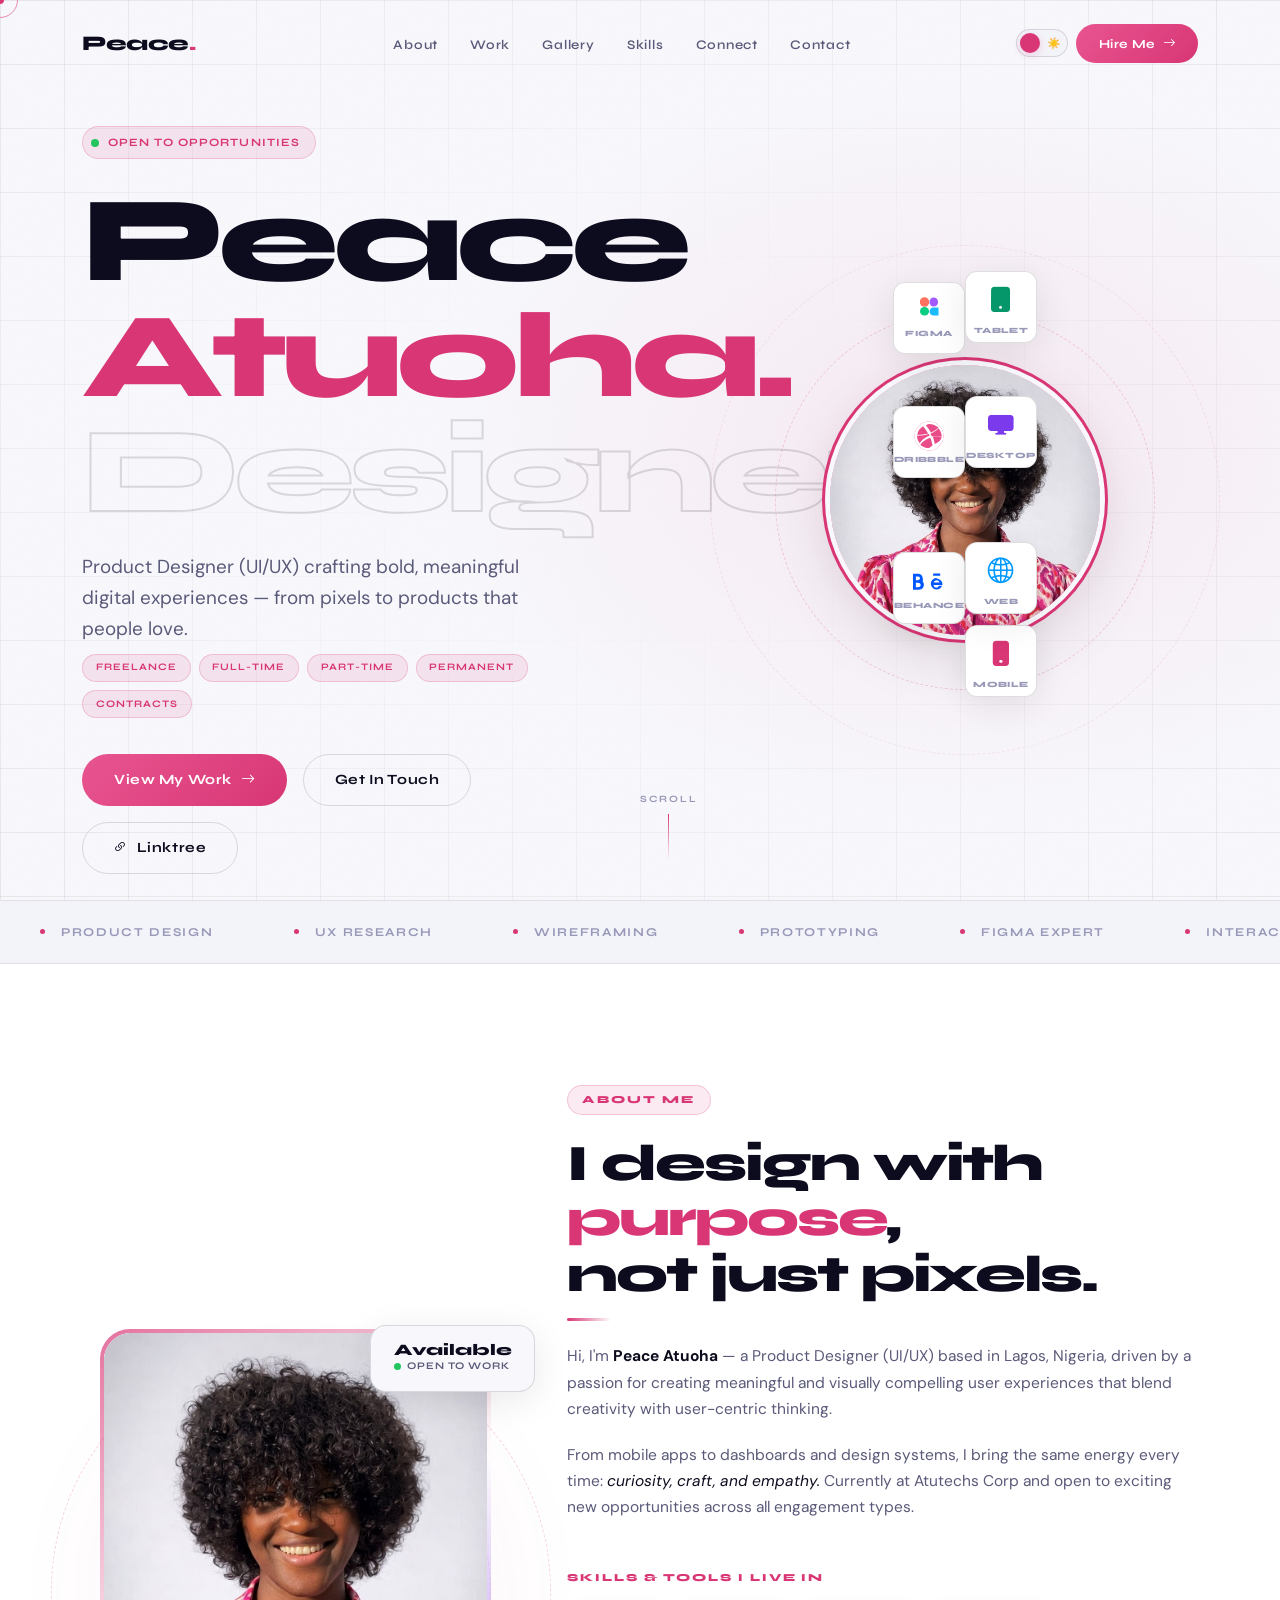
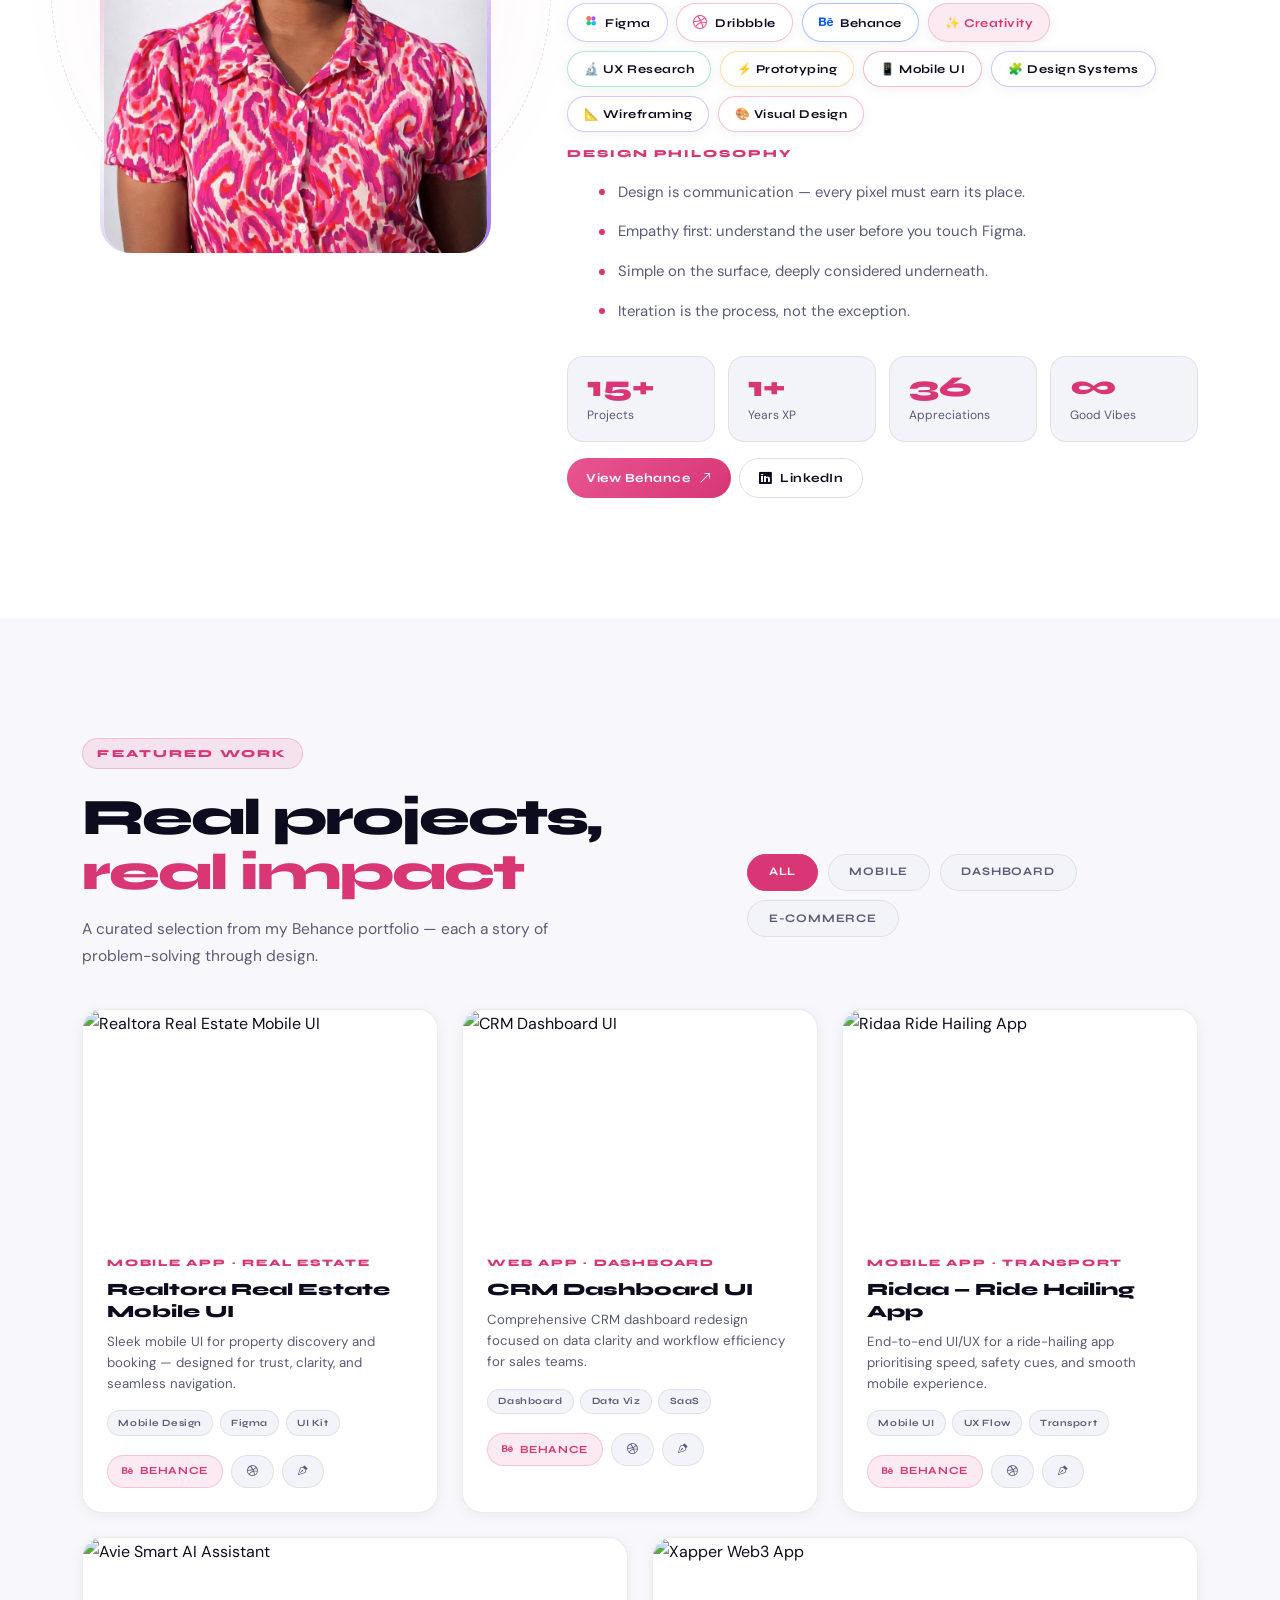
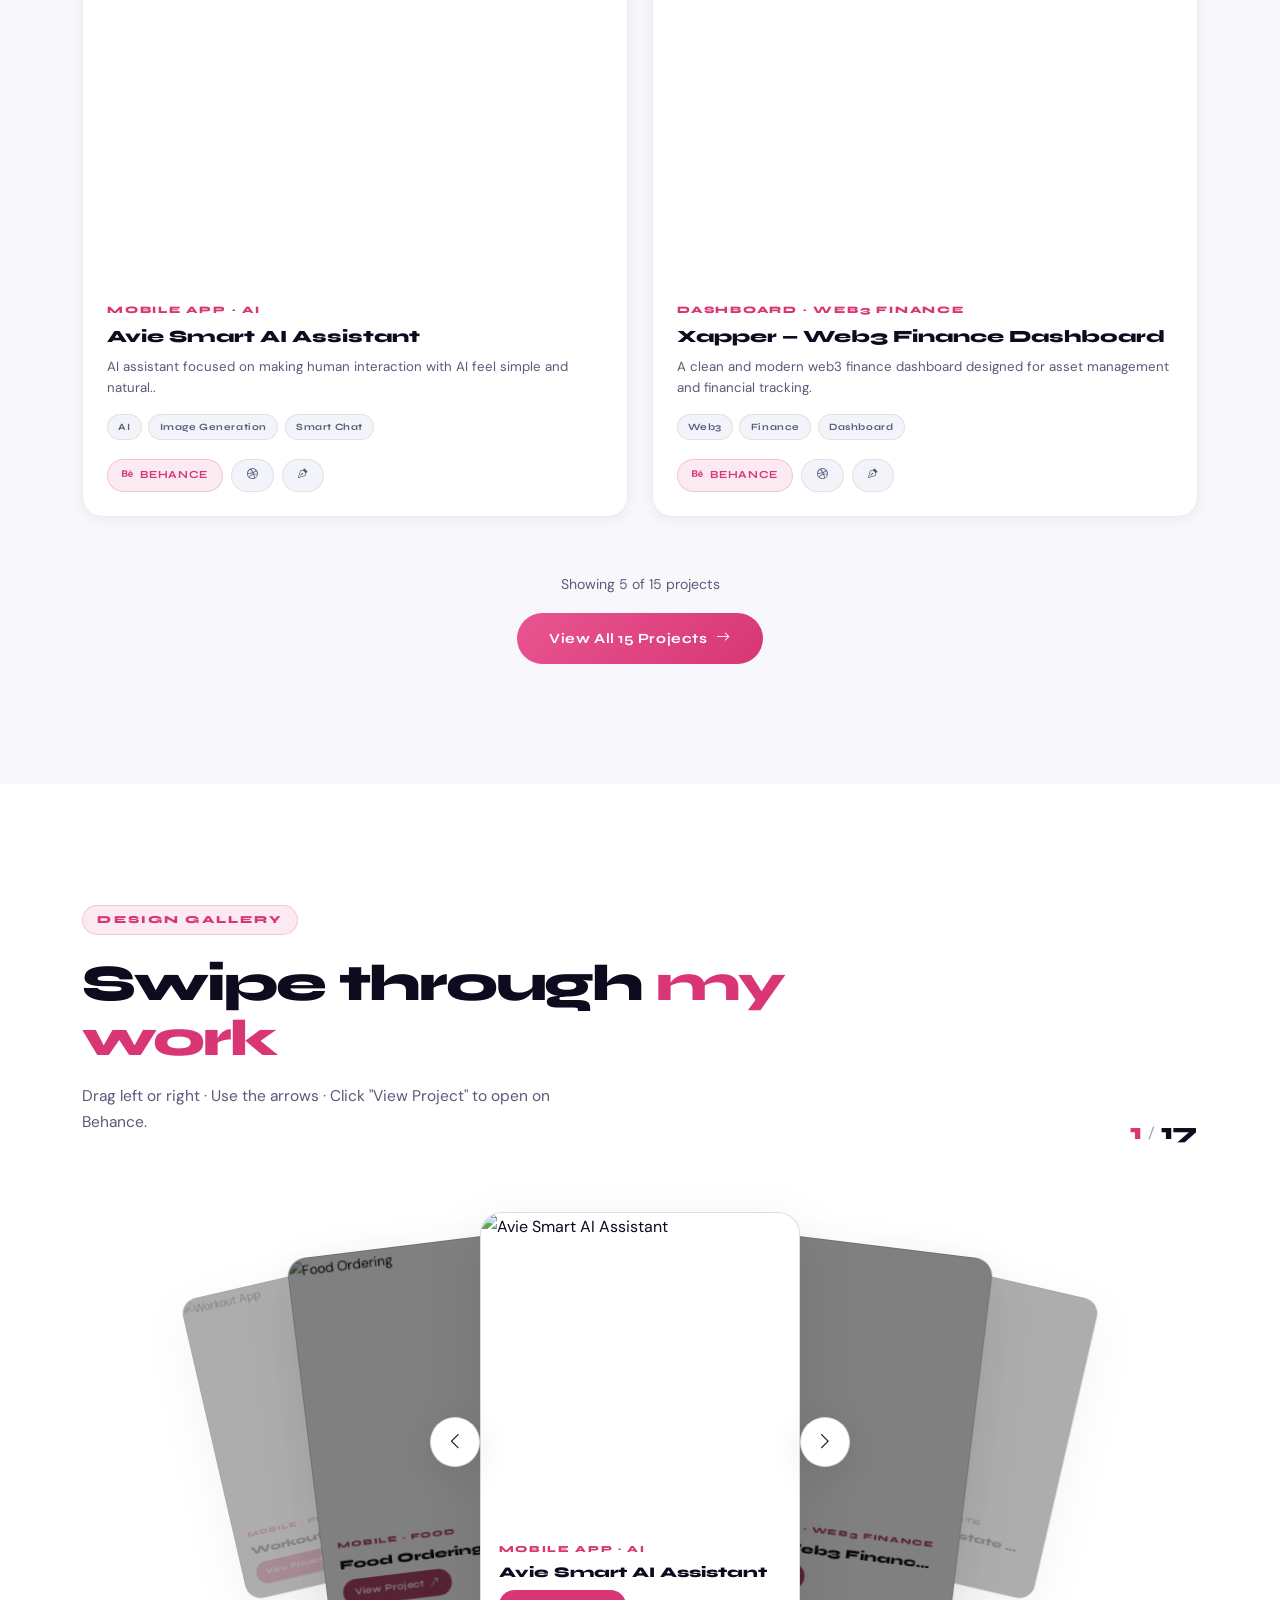
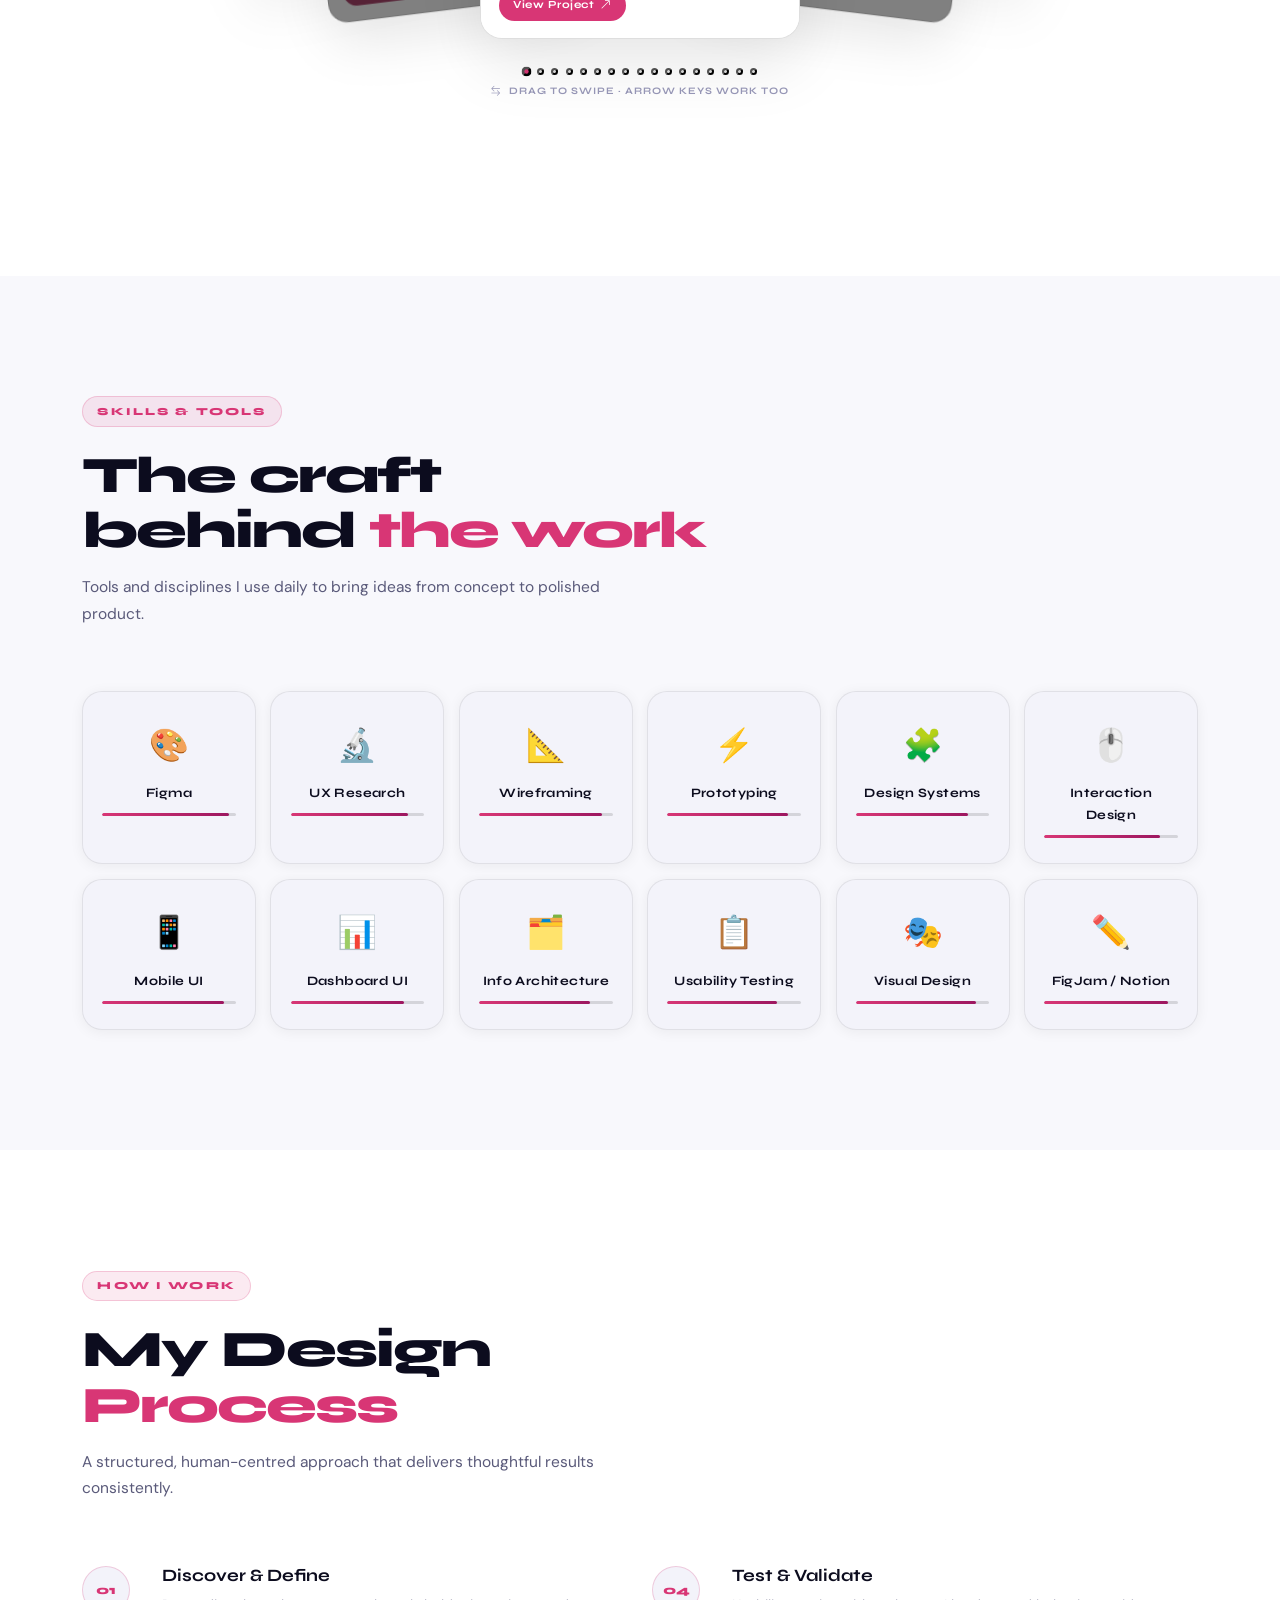
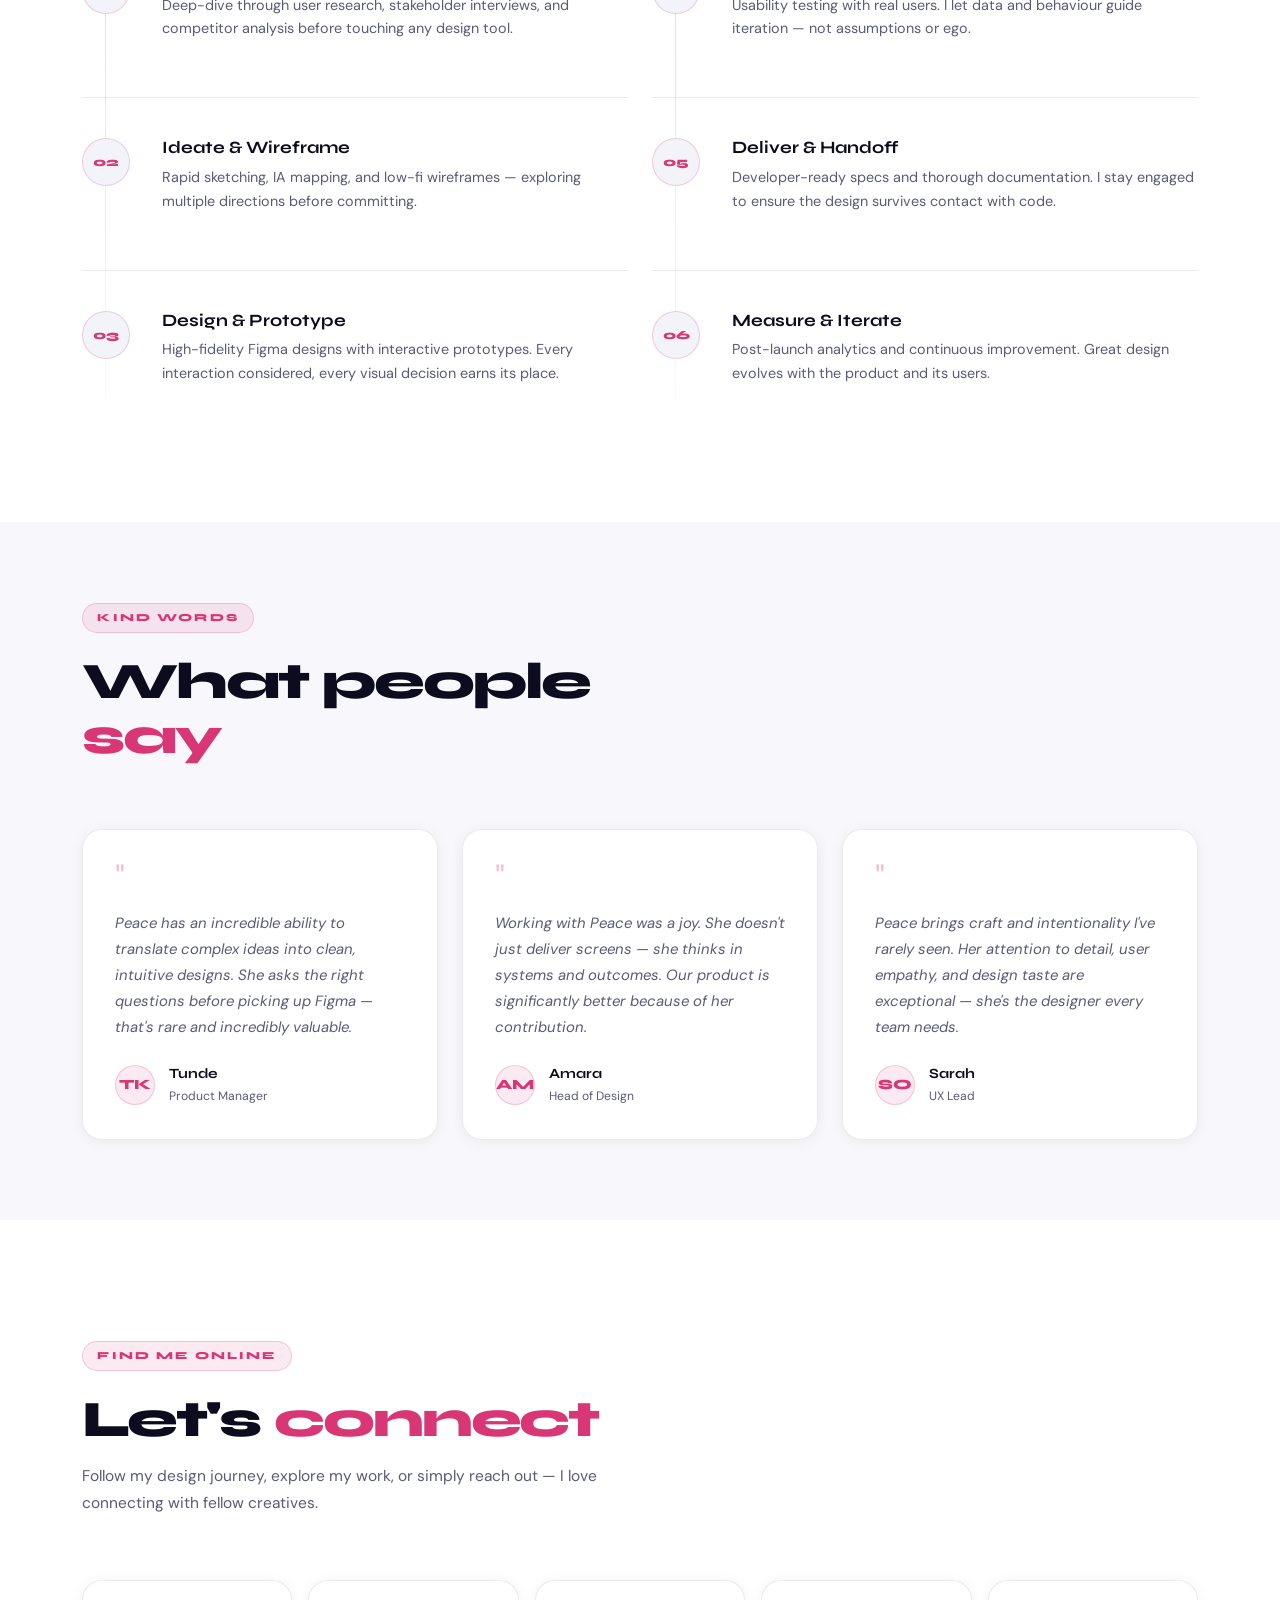
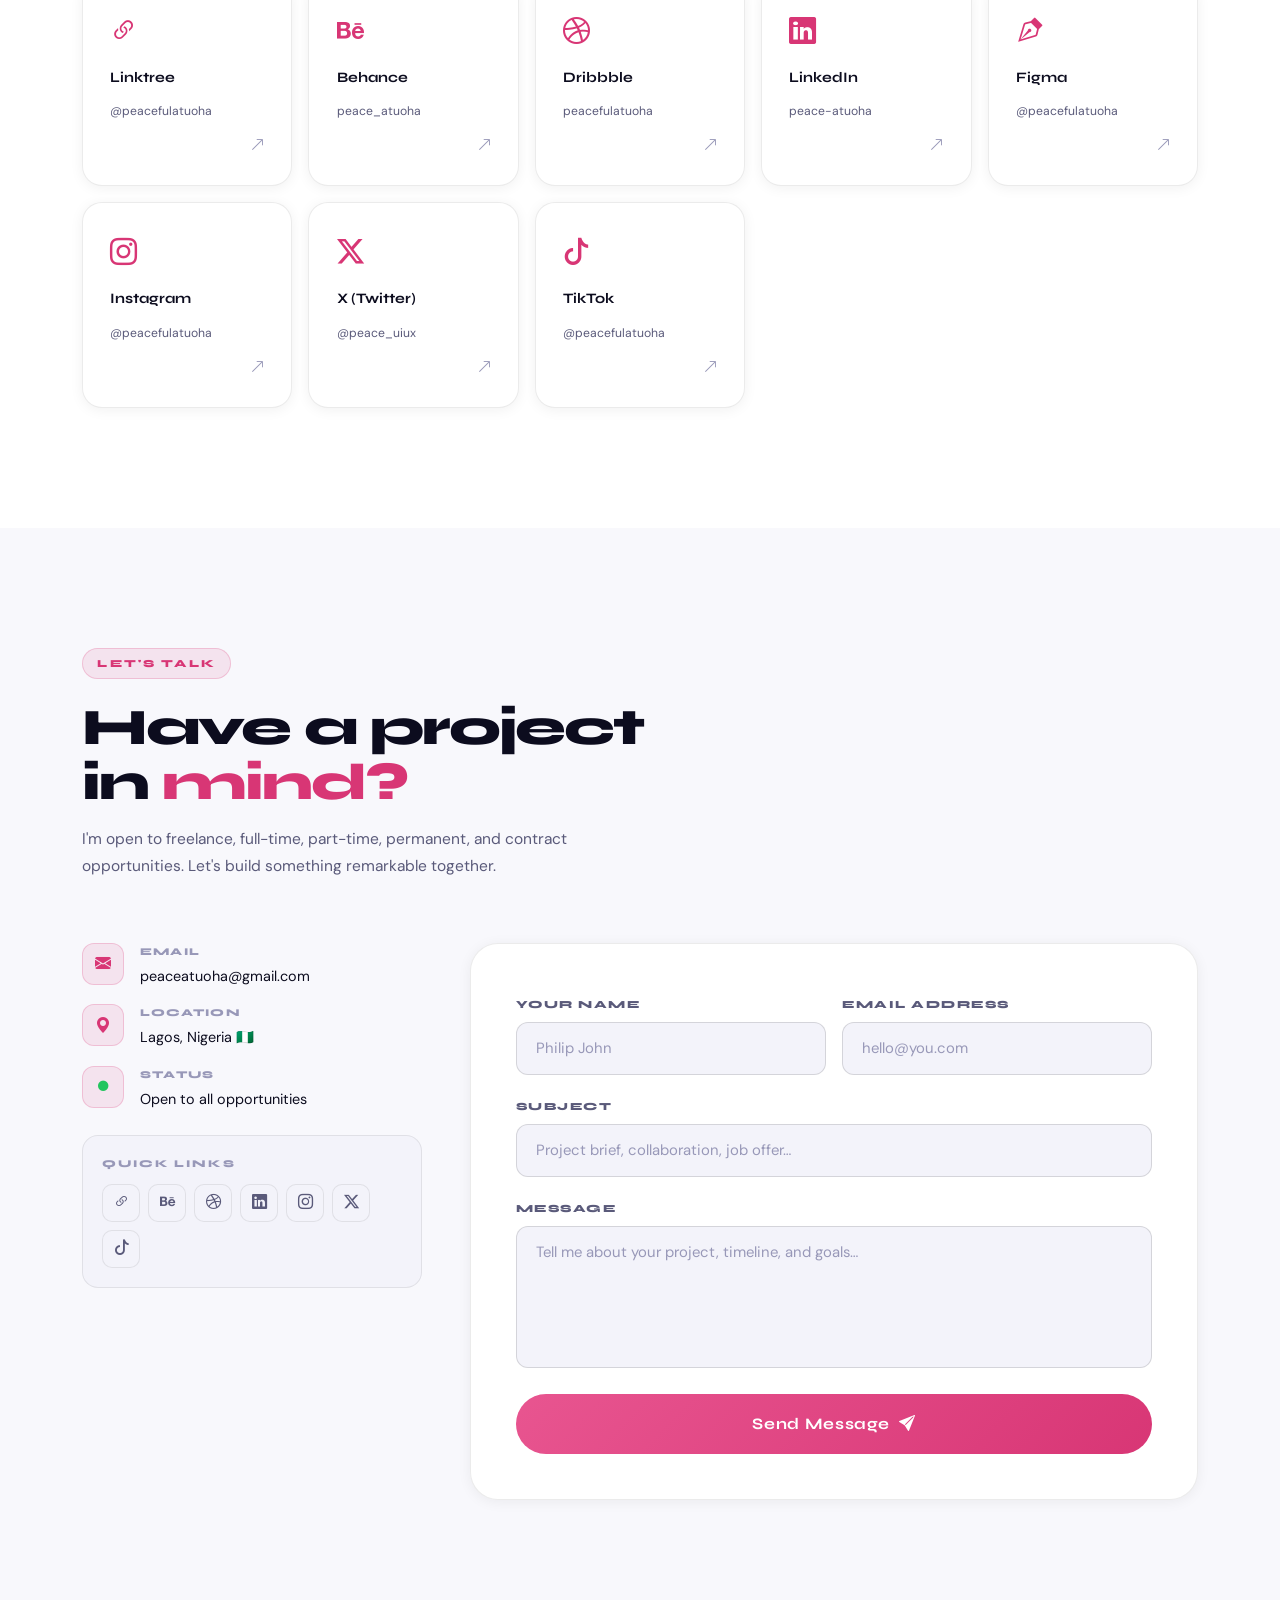
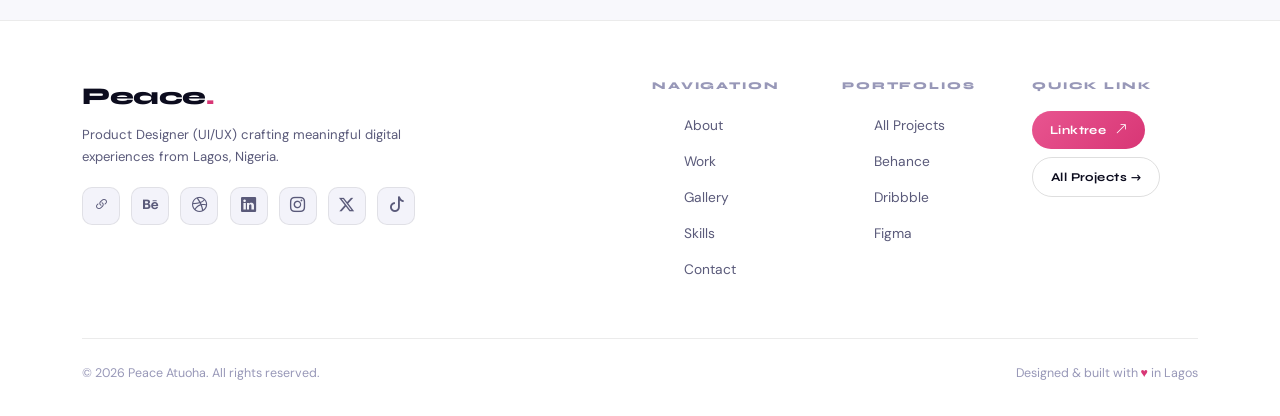
==== index.html @ 4a3128fb "new project addon" ====
<!DOCTYPE html>
<html lang="en" data-theme="light">
<head>
  <meta charset="UTF-8" />
  <meta name="viewport" content="width=device-width, initial-scale=1.0" />
  
  <!-- Primary Meta Tags -->
  <title>Peace Atuoha — Product Designer (UI/UX)</title>
  <meta name="title" content="Peace Atuoha — Product Designer (UI/UX)" />
  <meta name="description" content="Peace Atuoha is a Product Designer (UI/UX) based in Lagos, Nigeria crafting bold, meaningful digital experiences." />
  <meta name="author" content="Peace Atuoha" />
  <meta name="theme-color" content="#f8f8fc" media="(prefers-color-scheme: light)" />
  <meta name="theme-color" content="#07070f" media="(prefers-color-scheme: dark)" />

  <!-- Favicon -->
  <link rel="icon" type="image/jpeg" href="peace.jpg" />
  <link rel="apple-touch-icon" href="peace.jpg" />

  <!-- Open Graph / Facebook -->
  <meta property="og:type" content="website" />
  <meta property="og:url" content="https://atuoha.github.io/design-portfolio/" />
  <meta property="og:title" content="Peace Atuoha — Product Designer (UI/UX)" />
  <meta property="og:description" content="Peace Atuoha is a Product Designer (UI/UX) based in Lagos, Nigeria crafting bold, meaningful digital experiences." />
  <meta property="og:image" content="https://atuoha.github.io/design-portfolio/peace.jpg" />

  <!-- Twitter -->
  <meta property="twitter:card" content="summary_large_image" />
  <meta property="twitter:url" content="https://atuoha.github.io/design-portfolio/" />
  <meta property="twitter:title" content="Peace Atuoha — Product Designer (UI/UX)" />
  <meta property="twitter:description" content="Peace Atuoha is a Product Designer (UI/UX) based in Lagos, Nigeria crafting bold, meaningful digital experiences." />
  <meta property="twitter:image" content="https://atuoha.github.io/design-portfolio/peace.jpg" />

  <link rel="stylesheet" href="https://cdn.jsdelivr.net/npm/bootstrap@5.3.2/dist/css/bootstrap.min.css" />
  <link rel="stylesheet" href="https://cdn.jsdelivr.net/npm/bootstrap-icons@1.11.3/font/bootstrap-icons.min.css" />
  <link rel="stylesheet" href="https://cdn.jsdelivr.net/npm/aos@2.3.4/dist/aos.css" />
  <link rel="stylesheet" href="style.css" />
</head>
<body>

<!-- Shooting lines canvas (behind everything) -->
<canvas id="lines-canvas"></canvas>
<div class="noise-overlay"></div>

<!-- Cursor -->
<div id="cursor-dot"></div>
<div id="cursor-ring"></div>
<div id="cursor-label"></div>

<!-- Toast -->
<div id="toast">
  <i class="bi bi-check-circle-fill" style="color:var(--pink)"></i>
  <span data-toast-msg>Message sent! I'll get back to you.</span>
</div>

<!-- Gallery Lightbox -->
<div id="gallery-lightbox" role="dialog" aria-modal="true">
  <div class="lightbox-inner">
    <button class="lightbox-close" id="lb-close" aria-label="Close"><i class="bi bi-x"></i></button>
    <button class="lightbox-nav lightbox-prev" id="lb-prev" aria-label="Previous"><i class="bi bi-chevron-left"></i></button>
    <img id="lb-img" class="lightbox-img" src="" alt="Gallery image" />
    <button class="lightbox-nav lightbox-next" id="lb-next" aria-label="Next"><i class="bi bi-chevron-right"></i></button>
    <div class="lightbox-count" id="lb-count"></div>
  </div>
</div>

<!-- ==============================================================
     NAVBAR
============================================================== -->
<nav id="navbar">
  <div class="container d-flex justify-content-between align-items-center gap-3">
    <a href="index.html" class="nav-logo">Peace<span>.</span></a>
    <ul class="nav-links" id="navLinks">
      <li><a href="#about">About</a></li>
      <li><a href="#projects">Work</a></li>
      <li><a href="#gallery">Gallery</a></li>
      <li><a href="#skills">Skills</a></li>
      <li><a href="#social">Connect</a></li>
      <li><a href="#contact">Contact</a></li>
    </ul>
    <div class="d-flex align-items-center gap-2">
      <!-- Theme toggle -->
      <button class="theme-toggle" id="themeToggle" aria-label="Toggle theme">
        <span class="t-sun">☀️</span>
        <span class="t-moon">🌙</span>
      </button>
      <a href="#contact" class="nav-cta d-none d-lg-inline-flex align-items-center gap-2">
        Hire Me <i class="bi bi-arrow-right"></i>
      </a>
      <button class="nav-toggler" id="navToggle" aria-label="Toggle menu">
        <i class="bi bi-list"></i>
      </button>
    </div>
  </div>
</nav>

<!-- ==============================================================
     HERO
============================================================== -->
<section id="hero">
  <div class="hero-grid"></div>
  <div class="hero-gradient"></div>

  <div class="container position-relative" style="z-index:3">
    <div class="row align-items-center">

      <!-- LEFT: Text -->
      <div class="col-lg-6">
        <div class="hero-status">
          <span class="status-dot"></span>Open to opportunities
        </div>
        <h1 class="hero-title">
          <span class="line-white">Peace</span>
          <span class="line-pink">Atuoha.</span>
          <span class="line-stroke">Designer.</span>
        </h1>
        <p class="hero-tagline">
          Product Designer (UI/UX) crafting bold, meaningful digital experiences — from pixels to products that people love.
        </p>
        <div class="hero-chips">
          <span class="chip open">Freelance</span>
          <span class="chip open">Full-Time</span>
          <span class="chip open">Part-Time</span>
          <span class="chip open">Permanent</span>
          <span class="chip open">Contracts</span>
        </div>
        <div class="hero-btns">
          <a href="#projects" class="btn-pink">View My Work <i class="bi bi-arrow-right"></i></a>
          <a href="#contact" class="btn-ghost">Get In Touch</a>
          <a href="https://linktr.ee/peacefulatuoha" target="_blank" rel="noopener" class="btn-ghost">
            <i class="bi bi-link-45deg"></i> Linktree
          </a>
        </div>
      </div>

      <!-- RIGHT: Photo + floating tool icons -->
      <div class="col-lg-6 d-flex justify-content-center mt-5 mt-lg-0 hero-visual-col">
        <div class="hero-visual">

          <!-- Glow orb -->
          <div class="hero-photo-glow"></div>

          <!-- Dashed orbit rings -->
          <div class="orbit-ring-deco ring-a"></div>
          <div class="orbit-ring-deco ring-b"></div>

          <!-- Peace's Photo -->
          <div class="hero-photo">
            <img src="peace.jpg"
                 alt="Peace Atuoha — Product Designer"
                 onerror="this.parentElement.style.background='linear-gradient(135deg,#D83675,#7c3aed)'" />
          </div>

          <!-- ── Floating Tool Icon Cards ───────────────── -->

          <!-- Figma -->
          <div class="tool-icon t-figma">
            <svg width="28" height="28" viewBox="0 0 38 56" fill="none" xmlns="http://www.w3.org/2000/svg">
              <rect width="18" height="18" rx="9" transform="matrix(1 0 0 -1 1 19)" fill="#F24E1E"/>
              <rect x="1" y="1" width="18" height="18" rx="9" fill="#FF7262"/>
              <rect x="20" y="1" width="17" height="18" rx="8.5" fill="#A259FF"/>
              <rect x="1" y="20" width="18" height="17" rx="8.5" fill="#0ACF83"/>
              <path d="M20 29C20 24.582 23.582 21 28 21H38V37H28C23.582 37 20 33.418 20 29Z" fill="#1ABCFE"/>
            </svg>
            <span class="tool-label">Figma</span>
          </div>

          <!-- Dribbble -->
          <div class="tool-icon t-dribbble">
            <svg width="30" height="30" viewBox="0 0 100 100" xmlns="http://www.w3.org/2000/svg">
              <circle cx="50" cy="50" r="48" fill="#ea4c89"/>
              <path d="M50 2a48 48 0 100 96A48 48 0 0050 2zm31.8 22.1c6.5 7.9 10.5 17.8 10.7 28.6-1.6-.3-17.4-3.5-33.3-1.5-.4-.8-.7-1.6-1.1-2.4-1-2.2-2.1-4.4-3.2-6.5 17.8-7.2 25.8-17.6 26.9-18.2zM50 9.7c12.2 0 23.4 4.7 31.7 12.3-1 .5-8.2 10.2-25.4 16.5C48.7 25.2 40.7 16 39.4 14.3A40.6 40.6 0 0150 9.7zM30.3 17.5c1.2 1.6 9.1 10.8 16.7 24.2C28.7 46.5 12.6 46.3 10.8 46.3A40.5 40.5 0 0130.3 17.5zM9.7 50l.1-.8c1.8 0 20.8.4 39.5-5.5.9 1.7 1.8 3.5 2.7 5.3-21.6 6.1-32 23.4-32.9 25A40.4 40.4 0 019.7 50zm40.3 40.3c-11 0-21.1-3.9-29-10.4.7-1.3 9.6-17 33.2-24.2l.4-.1c4.8 12.5 6.8 23 7.3 25.6a40.3 40.3 0 01-11.9 9.1zm19.2-13.4c-.4-2.3-2.2-12.2-6.7-24.5 15.2-2.4 28.7 1.6 30.3 2.1a40.6 40.6 0 01-23.6 22.4z" fill="white"/>
            </svg>
            <span class="tool-label">Dribbble</span>
          </div>

          <!-- Behance -->
          <div class="tool-icon t-behance" style="background:var(--surface)">
            <svg width="32" height="32" viewBox="0 0 100 63" xmlns="http://www.w3.org/2000/svg">
              <path d="M63 5h22v7H63zM74 19c-10 0-18 8-18 18s8 18 18 18c8 0 14-5 17-12H81c-2 4-4 6-8 6-5 0-8-3-9-8H92c0-.7.1-1.3.1-2 0-10-8-18-18-18zm-9 14c1-4 4-7 9-7s8 3 9 7zm-42 2c5-1 8-5 8-10C31 11 24 6 14 6H0v50h15c10 0 19-5 19-16 0-7-4-12-11-13zM9 14h5c4 0 8 2 8 6s-4 6-8 6H9zm6 34H9V34h6c5 0 9 2 9 7s-4 7-9 7z" fill="#0057ff"/>
            </svg>
            <span class="tool-label">Behance</span>
          </div>

          <!-- Mobile -->
          <div class="tool-icon t-mobile">
            <i class="bi bi-phone-fill" style="color:#D83675;font-size:1.6rem"></i>
            <span class="tool-label">Mobile</span>
          </div>

          <!-- Web -->
          <div class="tool-icon t-web">
            <i class="bi bi-globe2" style="color:#0099ff;font-size:1.6rem"></i>
            <span class="tool-label">Web</span>
          </div>

          <!-- Desktop -->
          <div class="tool-icon t-desktop">
            <i class="bi bi-display-fill" style="color:#7c3aed;font-size:1.6rem"></i>
            <span class="tool-label">Desktop</span>
          </div>

          <!-- Tablet -->
          <div class="tool-icon t-tablet">
            <i class="bi bi-tablet-fill" style="color:#059669;font-size:1.6rem"></i>
            <span class="tool-label">Tablet</span>
          </div>

        </div>
      </div>

    </div>
  </div>

  <div class="hero-scroll">
    <span>Scroll</span>
    <div class="hero-scroll-line"></div>
  </div>
</section>

<!-- ── MARQUEE ───────────────────────────────────────────────── -->
<div class="marquee-strip" aria-hidden="true">
  <div class="marquee-track">
    <span class="marquee-item"><span class="marquee-dot"></span>Product Design</span>
    <span class="marquee-item"><span class="marquee-dot"></span>UX Research</span>
    <span class="marquee-item"><span class="marquee-dot"></span>Wireframing</span>
    <span class="marquee-item"><span class="marquee-dot"></span>Prototyping</span>
    <span class="marquee-item"><span class="marquee-dot"></span>Figma Expert</span>
    <span class="marquee-item"><span class="marquee-dot"></span>Interaction Design</span>
    <span class="marquee-item"><span class="marquee-dot"></span>Design Systems</span>
    <span class="marquee-item"><span class="marquee-dot"></span>Mobile UI/UX</span>
    <span class="marquee-item"><span class="marquee-dot"></span>Dashboard Design</span>
    <span class="marquee-item"><span class="marquee-dot"></span>Visual Storytelling</span>
    <span class="marquee-item"><span class="marquee-dot"></span>Product Design</span>
    <span class="marquee-item"><span class="marquee-dot"></span>UX Research</span>
    <span class="marquee-item"><span class="marquee-dot"></span>Wireframing</span>
    <span class="marquee-item"><span class="marquee-dot"></span>Prototyping</span>
    <span class="marquee-item"><span class="marquee-dot"></span>Figma Expert</span>
    <span class="marquee-item"><span class="marquee-dot"></span>Interaction Design</span>
    <span class="marquee-item"><span class="marquee-dot"></span>Design Systems</span>
    <span class="marquee-item"><span class="marquee-dot"></span>Mobile UI/UX</span>
    <span class="marquee-item"><span class="marquee-dot"></span>Dashboard Design</span>
    <span class="marquee-item"><span class="marquee-dot"></span>Visual Storytelling</span>
  </div>
</div>

<!-- ==============================================================
     ABOUT
============================================================== -->
<section id="about" class="section" style="background:var(--bg2)">
  <div class="container">
    <div class="row align-items-center g-5">

      <div class="col-lg-5 col-md-6 col-sm-12" data-aos="fade-right" data-aos-duration="1000">
        <div class="photo-wrap">
          <div class="photo-blob"></div>
          <div class="photo-deco-ring dring-a"></div>
          <div class="photo-deco-ring dring-b"></div>
          <div class="photo-frame-outer photo-frame-lg">
            <div class="photo-frame-inner">
              <img src="peace.jpg"
                   alt="Peace Atuoha — Product Designer"
                   style="width:100%;height:100%;object-fit:cover;object-position:top center;display:block"
                   onerror="this.style.display='none'" />
            </div>
          </div>

          <!-- Available badge stays -->
          <div class="photo-badge badge-status">
            <div class="badge-num" style="font-size:1rem;color:var(--text)">Available</div>
            <div class="badge-label"><span class="online-dot"></span>Open to work</div>
          </div>
        </div>

       
      </div>

      <div class="col-lg-7 col-md-6 col-sm-12" data-aos="fade-left" data-aos-duration="1000" data-aos-delay="120">
        <span class="tag">About Me</span>
        <h2 class="section-title">I design with <span class="accent">purpose</span>,<br>not just pixels.</h2>
        <div class="divider"></div>
        <p style="color:var(--muted);margin-bottom:1.2rem;font-size:.97rem">
          Hi, I'm <strong style="color:var(--text)">Peace Atuoha</strong> — a Product Designer (UI/UX) based in Lagos, Nigeria, driven by a passion for creating meaningful and visually compelling user experiences that blend creativity with user-centric thinking.
        </p>
        <p style="color:var(--muted);margin-bottom:1.6rem;font-size:.97rem">
          From mobile apps to dashboards and design systems, I bring the same energy every time: <em style="color:var(--text)">curiosity, craft, and empathy.</em> Currently at Atutechs Corp and open to exciting new opportunities across all engagement types.
        </p>

         <!-- ── CHIP RAIN: skills fall & stack ─────────────── -->
        <div class="chip-rain-wrap" id="chipRain">
          <p class="chip-rain-label">Skills &amp; tools I live in</p>
          <div class="chip-rain-stage">
            <span class="rain-chip rc-figma"    style="--d:0s">
              <svg width="14" height="14" viewBox="0 0 38 56" fill="none"><rect width="18" height="18" rx="9" transform="matrix(1 0 0 -1 1 19)" fill="#F24E1E"/><rect x="1" y="1" width="18" height="18" rx="9" fill="#FF7262"/><rect x="20" y="1" width="17" height="18" rx="8.5" fill="#A259FF"/><rect x="1" y="20" width="18" height="17" rx="8.5" fill="#0ACF83"/><path d="M20 29C20 24.582 23.582 21 28 21H38V37H28C23.582 37 20 33.418 20 29Z" fill="#1ABCFE"/></svg>
              Figma
            </span>
            <span class="rain-chip rc-dribbble" style="--d:.12s"><i class="bi bi-dribbble" style="color:#ea4c89"></i>Dribbble</span>
            <span class="rain-chip rc-behance"  style="--d:.22s"><i class="bi bi-behance"  style="color:#0057ff"></i>Behance</span>
            <span class="rain-chip rc-spark"    style="--d:.08s">✨ Creativity</span>
            <span class="rain-chip rc-ux"       style="--d:.30s">🔬 UX Research</span>
            <span class="rain-chip rc-proto"    style="--d:.18s">⚡ Prototyping</span>
            <span class="rain-chip rc-mobile"   style="--d:.35s">📱 Mobile UI</span>
            <span class="rain-chip rc-system"   style="--d:.25s">🧩 Design Systems</span>
            <span class="rain-chip rc-wire"     style="--d:.40s">📐 Wireframing</span>
            <span class="rain-chip rc-visual"   style="--d:.15s">🎨 Visual Design</span>
          </div>
        </div>
        <h6 style="font-family:var(--font-head);font-size:.67rem;font-weight:800;letter-spacing:.18em;text-transform:uppercase;color:var(--pink);margin-bottom:.8rem">Design Philosophy</h6>
        <ul class="phil-list">
          <li>Design is communication — every pixel must earn its place.</li>
          <li>Empathy first: understand the user before you touch Figma.</li>
          <li>Simple on the surface, deeply considered underneath.</li>
          <li>Iteration is the process, not the exception.</li>
        </ul>
        <div class="stats-row">
          <div class="stat-item"><div class="sn">15+</div><div class="sl">Projects</div></div>
          <div class="stat-item"><div class="sn">1+</div><div class="sl">Years XP</div></div>
          <div class="stat-item"><div class="sn">36</div><div class="sl">Appreciations</div></div>
          <div class="stat-item"><div class="sn">∞</div><div class="sl">Good Vibes</div></div>
        </div>
        <div class="mt-3 d-flex gap-2 flex-wrap">
          <a href="https://www.behance.net/peace_atuoha" target="_blank" class="btn-pink btn-sm">View Behance <i class="bi bi-arrow-up-right"></i></a>
          <a href="https://www.linkedin.com/in/peace-atuoha/" target="_blank" class="btn-ghost btn-sm"><i class="bi bi-linkedin"></i> LinkedIn</a>
        </div>
      </div>

    </div>

    
  </div>

  
</section>

<!-- ==============================================================
     FEATURED PROJECTS
============================================================== -->
<section id="projects" class="section" style="background:var(--bg)">
  <div class="container">

    <div class="row align-items-end mb-4" data-aos="fade-up">
      <div class="col-lg-7">
        <span class="tag">Featured Work</span>
        <h2 class="section-title">Real projects, <span class="accent">real impact</span></h2>
        <p class="section-sub">A curated selection from my Behance portfolio — each a story of problem-solving through design.</p>
      </div>
      <div class="col-lg-5 d-flex justify-content-lg-end mt-3 mt-lg-0">
        <div class="filter-bar">
          <button class="filter-btn active" data-filter="all">All</button>
          <button class="filter-btn" data-filter="mobile">Mobile</button>
          <button class="filter-btn" data-filter="dashboard">Dashboard</button>
          <button class="filter-btn" data-filter="ecommerce">E-Commerce</button>
        </div>
      </div>
    </div>

    <div class="row g-4" id="projectGrid">

      <div class="col-md-6 col-lg-4 project-item" data-category="mobile" data-aos="fade-up" data-aos-delay="0">
        <div class="project-card" onclick="window.open('https://www.behance.net/gallery/245792605/Realtora-Real-Estate-Mobile-UI','_blank')">
          <div class="project-thumb">
            <img src="https://mir-s3-cdn-cf.behance.net/projects/808/318f85245792605.Y3JvcCwyMjg4LDE3OTAsMTA3LDA.png" alt="Realtora Real Estate Mobile UI" loading="lazy" />
            <div class="project-overlay"><span class="view-label">Open Project</span></div>
          </div>
          <div class="project-info">
            <div class="project-cat">Mobile App · Real Estate</div>
            <h3 class="project-name">Realtora Real Estate Mobile UI</h3>
            <p class="project-desc">Sleek mobile UI for property discovery and booking — designed for trust, clarity, and seamless navigation.</p>
            <div class="project-tags"><span class="ptag">Mobile Design</span><span class="ptag">Figma</span><span class="ptag">UI Kit</span></div>
            <div class="project-links">
              <a href="https://www.behance.net/gallery/245792605/Realtora-Real-Estate-Mobile-UI" target="_blank" rel="noopener" class="plink plink-b" onclick="event.stopPropagation()"><i class="bi bi-behance"></i> Behance</a>
              <a href="https://dribbble.com/shots/27182363-Realtora-Real-Estate-Mobile-UI" target="_blank" rel="noopener" class="plink plink-d" onclick="event.stopPropagation()"><i class="bi bi-dribbble"></i></a>
              <a href="https://www.figma.com/community/file/1614589642108655711/realtora-real-estate-mobile-ui" target="_blank" rel="noopener" class="plink plink-f" onclick="event.stopPropagation()"><i class="bi bi-vector-pen"></i></a>
            </div>
          </div>
        </div>
      </div>

      <div class="col-md-6 col-lg-4 project-item" data-category="dashboard" data-aos="fade-up" data-aos-delay="80">
        <div class="project-card" onclick="window.open('https://www.behance.net/gallery/245700423/CRM-Dashboard-UI','_blank')">
          <div class="project-thumb">
            <img src="https://mir-s3-cdn-cf.behance.net/projects/808/37e317245700423.Y3JvcCwyMDYzLDE2MTQsMTAyLDA.png" alt="CRM Dashboard UI" loading="lazy" />
            <div class="project-overlay"><span class="view-label">Open Project</span></div>
          </div>
          <div class="project-info">
            <div class="project-cat">Web App · Dashboard</div>
            <h3 class="project-name">CRM Dashboard UI</h3>
            <p class="project-desc">Comprehensive CRM dashboard redesign focused on data clarity and workflow efficiency for sales teams.</p>
            <div class="project-tags"><span class="ptag">Dashboard</span><span class="ptag">Data Viz</span><span class="ptag">SaaS</span></div>
            <div class="project-links">
              <a href="https://www.behance.net/gallery/245700423/CRM-Dashboard-UI" target="_blank" rel="noopener" class="plink plink-b" onclick="event.stopPropagation()"><i class="bi bi-behance"></i> Behance</a>
              <a href="https://dribbble.com/shots/27177440-CRM-Dashboard-UI" target="_blank" rel="noopener" class="plink plink-d" onclick="event.stopPropagation()"><i class="bi bi-dribbble"></i></a>
              <a href="https://www.figma.com/community/file/1613997463314148777/crm-dashboard-ui" target="_blank" rel="noopener" class="plink plink-f" onclick="event.stopPropagation()"><i class="bi bi-vector-pen"></i></a>
            </div>
          </div>
        </div>
      </div>

      <div class="col-md-6 col-lg-4 project-item" data-category="mobile" data-aos="fade-up" data-aos-delay="160">
        <div class="project-card" onclick="window.open('https://www.behance.net/gallery/244828705/Ridaa-Ride-Hailing-Mobile-App-UI','_blank')">
          <div class="project-thumb">
            <img src="https://mir-s3-cdn-cf.behance.net/projects/808/bbb2a7244828705.Y3JvcCwyMTYwLDE2OTAsMjQ2LDA.png" alt="Ridaa Ride Hailing App" loading="lazy" />
            <div class="project-overlay"><span class="view-label">Open Project</span></div>
          </div>
          <div class="project-info">
            <div class="project-cat">Mobile App · Transport</div>
            <h3 class="project-name">Ridaa — Ride Hailing App</h3>
            <p class="project-desc">End-to-end UI/UX for a ride-hailing app prioritising speed, safety cues, and smooth mobile experience.</p>
            <div class="project-tags"><span class="ptag">Mobile UI</span><span class="ptag">UX Flow</span><span class="ptag">Transport</span></div>
            <div class="project-links">
              <a href="https://www.behance.net/gallery/244828705/Ridaa-Ride-Hailing-Mobile-App-UI" target="_blank" rel="noopener" class="plink plink-b" onclick="event.stopPropagation()"><i class="bi bi-behance"></i> Behance</a>
              <a href="https://dribbble.com/shots/27128114-Ridaa-Ride-Hailing-Mobile-App-UI-UX-Case-Study" target="_blank" rel="noopener" class="plink plink-d" onclick="event.stopPropagation()"><i class="bi bi-dribbble"></i></a>
              <a href="https://www.figma.com/community/file/1608755039279839145/ridaa-ride-hailing-mobile-ui-kit" target="_blank" rel="noopener" class="plink plink-f" onclick="event.stopPropagation()"><i class="bi bi-vector-pen"></i></a>
            </div>
          </div>
        </div>
      </div>

      <div class="col-md-6 col-lg-6 project-item" data-category="mobile" data-aos="fade-up" data-aos-delay="0">
        <div class="project-card" onclick="window.open('https://www.behance.net/gallery/248575483/Avie-Smart-AI-Assistant-UI-Kit','_blank')">
          <div class="project-thumb">
            <img src="https://mir-cdn.behance.net/v1/rendition/project_modules/fs_webp/00eaa4248575483.69f4629bb635c.png" alt="Avie Smart AI Assistant" loading="lazy" />
            <div class="project-overlay"><span class="view-label">Open Project</span></div>
          </div>
          <div class="project-info">
            <div class="project-cat">Mobile App · AI</div>
            <h3 class="project-name">Avie Smart AI Assistant</h3>
            <p class="project-desc">AI assistant focused on making human interaction with AI feel simple and natural..</p>
            <div class="project-tags"><span class="ptag">AI</span><span class="ptag">Image Generation</span><span class="ptag">Smart Chat</span></div>
            <div class="project-links">
              <a href="https://www.behance.net/gallery/248575483/Avie-Smart-AI-Assistant-UI-Kit" target="_blank" rel="noopener" class="plink plink-b" onclick="event.stopPropagation()"><i class="bi bi-behance"></i> Behance</a>
              <a href="https://dribbble.com/shots/27334010-Avie-Smart-AI" target="_blank" rel="noopener" class="plink plink-d" onclick="event.stopPropagation()"><i class="bi bi-dribbble"></i></a>
              <a href="https://www.figma.com/community/file/1631958406216622095" target="_blank" rel="noopener" class="plink plink-f" onclick="event.stopPropagation()"><i class="bi bi-vector-pen"></i></a>
            </div>
          </div>
        </div>
      </div>

      <div class="col-md-6 col-lg-6 project-item" data-category="dashboard" data-aos="fade-up" data-aos-delay="100">
        <div class="project-card" onclick="window.open('https://www.behance.net/gallery/246391929/Xapper-Web3-Portfolio-Dashboard','_blank')">
          <div class="project-thumb">
            <img src="https://mir-cdn.behance.net/v1/rendition/project_modules/max_3840_webp/4def8d246391929.69c39d3ba7705.png" alt="Xapper Web3 App" loading="lazy" />
            <div class="project-overlay"><span class="view-label">Open Project</span></div>
          </div>
          <div class="project-info">
            <div class="project-cat">Dashboard · Web3 Finance</div>
            <h3 class="project-name">Xapper — Web3 Finance Dashboard</h3>
            <p class="project-desc">A clean and modern web3 finance dashboard designed for asset management and financial tracking.</p>
            <div class="project-tags"><span class="ptag">Web3</span><span class="ptag">Finance</span><span class="ptag">Dashboard</span></div>
            <div class="project-links">
              <a href="https://www.behance.net/gallery/246391929/Xapper-Web3-Portfolio-Dashboard" target="_blank" rel="noopener" class="plink plink-b" onclick="event.stopPropagation()"><i class="bi bi-behance"></i> Behance</a>
              <a href="https://dribbble.com/shots/27212899-Xapper-Web3-Finance-Dashboard" target="_blank" rel="noopener" class="plink plink-d" onclick="event.stopPropagation()"><i class="bi bi-dribbble"></i></a>
              <a href="https://www.figma.com/community/file/1618532935207744645" target="_blank" rel="noopener" class="plink plink-f" onclick="event.stopPropagation()"><i class="bi bi-vector-pen"></i></a>
            </div>
          </div>
        </div>
      </div>

    </div>

    <div class="view-all-wrap" data-aos="fade-up">
      <p style="color:var(--muted);font-size:.88rem;margin-bottom:1rem">Showing 5 of 15 projects</p>
      <a href="projects.html" class="btn-pink">View All 15 Projects <i class="bi bi-arrow-right"></i></a>
    </div>

  </div>
</section>

<!-- ==============================================================
     DESIGN GALLERY — Swipe Cards
============================================================== -->
<section id="gallery" class="section" style="background:var(--bg2)">
  <div class="container">
    <div class="row mb-4">
      <div class="col-lg-8" data-aos="fade-up">
        <span class="tag">Design Gallery</span>
        <h2 class="section-title">Swipe through <span class="accent">my work</span></h2>
        <p class="section-sub">Drag left or right · Use the arrows · Click "View Project" to open on Behance.</p>
      </div>
      <!-- Counter -->
      <div class="col-lg-4 d-flex align-items-end justify-content-lg-end mt-3 mt-lg-0" data-aos="fade-up" data-aos-delay="80">
        <div class="swipe-counter">
          <span id="swipeCurrent">1</span>
          <span class="swipe-sep">/</span>
          <span id="swipeTotal">15</span>
        </div>
      </div>
    </div>
  </div>

  <!-- Swipe stage (full-bleed) -->
  <div class="swipe-outer" data-aos="fade-up" data-aos-delay="120">
    <div class="swipe-stage" id="swipeStage">


       <div class="scard" data-index="0"
           data-href="https://www.behance.net/gallery/246391929/Xapper-Web3-Portfolio-Dashboard">
        <img src="https://mir-cdn.behance.net/v1/rendition/project_modules/fs_webp/00eaa4248575483.69f4629bb635c.png" alt="Avie Smart AI Assistant" />
        <div class="scard-info">
          <span class="scard-cat">Mobile App · AI</span>
          <h3 class="scard-title">Avie Smart AI Assistant</h3>
          <a href="https://www.behance.net/gallery/248575483/Avie-Smart-AI-Assistant-UI-Kit" target="_blank" rel="noopener" class="scard-btn">
            View Project <i class="bi bi-arrow-up-right"></i>
          </a>
        </div>
      </div>
     
       <div class="scard" data-index="0"
           data-href="https://www.behance.net/gallery/246391929/Xapper-Web3-Portfolio-Dashboard">
        <img src="https://mir-cdn.behance.net/v1/rendition/project_modules/max_3840_webp/4def8d246391929.69c39d3ba7705.png" alt="Xapper" />
        <div class="scard-info">
          <span class="scard-cat">Dashboard · Web3 Finance</span>
          <h3 class="scard-title">Xapper Web3 Finance Dashboard</h3>
          <a href="https://dribbble.com/shots/27212899-Xapper-Web3-Finance-Dashboard" target="_blank" rel="noopener" class="scard-btn">
            View Project <i class="bi bi-arrow-up-right"></i>
          </a>
        </div>
      </div>

      <!-- Card 1 -->
      <div class="scard" data-index="0"
           data-href="https://www.behance.net/gallery/245792605/Realtora-Real-Estate-Mobile-UI">
        <img src="https://mir-s3-cdn-cf.behance.net/projects/808/318f85245792605.Y3JvcCwyMjg4LDE3OTAsMTA3LDA.png" alt="Realtora" />
        <div class="scard-info">
          <span class="scard-cat">Mobile · Real Estate</span>
          <h3 class="scard-title">Realtora Real Estate Mobile UI</h3>
          <a href="https://www.behance.net/gallery/245792605/Realtora-Real-Estate-Mobile-UI" target="_blank" rel="noopener" class="scard-btn">
            View Project <i class="bi bi-arrow-up-right"></i>
          </a>
        </div>
      </div>

      <!-- Card 2 -->
      <div class="scard" data-index="1"
           data-href="https://www.behance.net/gallery/245700423/CRM-Dashboard-UI">
        <img src="https://mir-s3-cdn-cf.behance.net/projects/808/37e317245700423.Y3JvcCwyMDYzLDE2MTQsMTAyLDA.png" alt="CRM Dashboard" />
        <div class="scard-info">
          <span class="scard-cat">Web · Dashboard</span>
          <h3 class="scard-title">CRM Dashboard UI</h3>
          <a href="https://www.behance.net/gallery/245700423/CRM-Dashboard-UI" target="_blank" rel="noopener" class="scard-btn">
            View Project <i class="bi bi-arrow-up-right"></i>
          </a>
        </div>
      </div>

      <!-- Card 3 -->
      <div class="scard" data-index="2"
           data-href="https://www.behance.net/gallery/244828705/Ridaa-Ride-Hailing-Mobile-App-UI">
        <img src="https://mir-s3-cdn-cf.behance.net/projects/808/bbb2a7244828705.Y3JvcCwyMTYwLDE2OTAsMjQ2LDA.png" alt="Ridaa" />
        <div class="scard-info">
          <span class="scard-cat">Mobile · Transport</span>
          <h3 class="scard-title">Ridaa — Ride Hailing App</h3>
          <a href="https://www.behance.net/gallery/244828705/Ridaa-Ride-Hailing-Mobile-App-UI" target="_blank" rel="noopener" class="scard-btn">
            View Project <i class="bi bi-arrow-up-right"></i>
          </a>
        </div>
      </div>

      <!-- Card 4 -->
      <div class="scard" data-index="3"
           data-href="https://www.behance.net/gallery/244250583/Pecaa-Wellness-Supplement-Mobile-UI-Kit">
        <img src="https://mir-s3-cdn-cf.behance.net/projects/808/fac926244250583.Y3JvcCwxODc2LDE0NjgsNTEsMA.png" alt="Pecaa Wellness" />
        <div class="scard-info">
          <span class="scard-cat">Mobile · Wellness</span>
          <h3 class="scard-title">Pecaa — Wellness Supplement UI Kit</h3>
          <a href="https://www.behance.net/gallery/244250583/Pecaa-Wellness-Supplement-Mobile-UI-Kit" target="_blank" rel="noopener" class="scard-btn">
            View Project <i class="bi bi-arrow-up-right"></i>
          </a>
        </div>
      </div>

      <!-- Card 5 -->
      <div class="scard" data-index="4"
           data-href="https://www.behance.net/gallery/244118895/Valentines-Day-Shopper-Minimal-E-Commerce-Mobile-UI">
        <img src="https://mir-s3-cdn-cf.behance.net/projects/808/c39f5f244118895.Y3JvcCwzNTMzLDI3NjQsMzA2LDA.png" alt="Valentine Shopper" />
        <div class="scard-info">
          <span class="scard-cat">Mobile · E-Commerce</span>
          <h3 class="scard-title">Valentine's Day Shopper</h3>
          <a href="https://www.behance.net/gallery/244118895/Valentines-Day-Shopper-Minimal-E-Commerce-Mobile-UI" target="_blank" rel="noopener" class="scard-btn">
            View Project <i class="bi bi-arrow-up-right"></i>
          </a>
        </div>
      </div>

      <!-- Card 6 -->
      <div class="scard" data-index="5"
           data-href="https://www.behance.net/gallery/244007971/Flie-AuroModern-Flight-Booking-Mobile-App-UIUX">
        <img src="https://mir-s3-cdn-cf.behance.net/projects/808/ac4f93244007971.Y3JvcCwyMDk4LDE2NDEsMCw1MQ.png" alt="Flie Auro" />
        <div class="scard-info">
          <span class="scard-cat">Mobile · Travel</span>
          <h3 class="scard-title">Flie Auro — Flight Booking App</h3>
          <a href="https://www.behance.net/gallery/244007971/Flie-AuroModern-Flight-Booking-Mobile-App-UIUX" target="_blank" rel="noopener" class="scard-btn">
            View Project <i class="bi bi-arrow-up-right"></i>
          </a>
        </div>
      </div>

      <!-- Card 7 -->
      <div class="scard" data-index="6"
           data-href="https://www.behance.net/gallery/243694967/Medic-Patient-Monitoring-Healthcare-Management-App">
        <img src="https://mir-s3-cdn-cf.behance.net/projects/808/3f5e2c243694967.Y3JvcCwxMjk1LDEwMTMsNTEsMA.png" alt="Medic" />
        <div class="scard-info">
          <span class="scard-cat">Mobile · Healthcare</span>
          <h3 class="scard-title">Medic — Patient Monitoring App</h3>
          <a href="https://www.behance.net/gallery/243694967/Medic-Patient-Monitoring-Healthcare-Management-App" target="_blank" rel="noopener" class="scard-btn">
            View Project <i class="bi bi-arrow-up-right"></i>
          </a>
        </div>
      </div>

      <!-- Card 8 -->
      <div class="scard" data-index="7"
           data-href="https://www.behance.net/gallery/243016757/CHAIR-Furniture-Shopping-App-UI">
        <img src="https://mir-s3-cdn-cf.behance.net/projects/808/9c9950243016757.Y3JvcCw2MTY3LDQ4MjQsMzA1LDA.png" alt="CHAIR" />
        <div class="scard-info">
          <span class="scard-cat">Mobile · E-Commerce</span>
          <h3 class="scard-title">CHAIR — Furniture Shopping App</h3>
          <a href="https://www.behance.net/gallery/243016757/CHAIR-Furniture-Shopping-App-UI" target="_blank" rel="noopener" class="scard-btn">
            View Project <i class="bi bi-arrow-up-right"></i>
          </a>
        </div>
      </div>

      <!-- Card 9 -->
      <div class="scard" data-index="8"
           data-href="https://www.behance.net/gallery/242939091/LotHealth-Healthcare-Dashboard-UI">
        <img src="https://mir-s3-cdn-cf.behance.net/projects/808/662603242939091.Y3JvcCwxNDY2LDExNDYsMCwxNTY.png" alt="LotHealth" />
        <div class="scard-info">
          <span class="scard-cat">Dashboard · Healthcare</span>
          <h3 class="scard-title">LotHealth — Healthcare Dashboard</h3>
          <a href="https://www.behance.net/gallery/242939091/LotHealth-Healthcare-Dashboard-UI" target="_blank" rel="noopener" class="scard-btn">
            View Project <i class="bi bi-arrow-up-right"></i>
          </a>
        </div>
      </div>

      <!-- Card 10 -->
      <div class="scard" data-index="9"
           data-href="https://www.behance.net/gallery/240422913/Spotify-iOS-Design">
        <img src="https://mir-s3-cdn-cf.behance.net/projects/808/13f106240422913.Y3JvcCwzMjUyLDI1NDQsNjM2LDA.png" alt="Spotify iOS" />
        <div class="scard-info">
          <span class="scard-cat">Mobile · iOS Design</span>
          <h3 class="scard-title">Spotify iOS Design</h3>
          <a href="https://www.behance.net/gallery/240422913/Spotify-iOS-Design" target="_blank" rel="noopener" class="scard-btn">
            View Project <i class="bi bi-arrow-up-right"></i>
          </a>
        </div>
      </div>

      <!-- Card 11 -->
      <div class="scard" data-index="10"
           data-href="https://www.behance.net/gallery/219685247/Chat-Forum-Design">
        <img src="https://mir-s3-cdn-cf.behance.net/projects/808/e0df41219685247.Y3JvcCwyNDc1LDE5MzUsMTIyLDA.png" alt="Chat Forum" />
        <div class="scard-info">
          <span class="scard-cat">App · Social</span>
          <h3 class="scard-title">Chat Forum Design</h3>
          <a href="https://www.behance.net/gallery/219685247/Chat-Forum-Design" target="_blank" rel="noopener" class="scard-btn">
            View Project <i class="bi bi-arrow-up-right"></i>
          </a>
        </div>
      </div>

      <!-- Card 12 -->
      <div class="scard" data-index="11"
           data-href="https://www.behance.net/gallery/218478285/Minimastic-Fintech-UI">
        <img src="https://mir-s3-cdn-cf.behance.net/projects/808/28c1e3218478285.Y3JvcCwyMTkxLDE3MTQsMTEzLDA.png" alt="Minimastic Fintech" />
        <div class="scard-info">
          <span class="scard-cat">Mobile · Fintech</span>
          <h3 class="scard-title">Minimastic Fintech UI</h3>
          <a href="https://www.behance.net/gallery/218478285/Minimastic-Fintech-UI" target="_blank" rel="noopener" class="scard-btn">
            View Project <i class="bi bi-arrow-up-right"></i>
          </a>
        </div>
      </div>

      <!-- Card 13 -->
      <div class="scard" data-index="12"
           data-href="https://www.behance.net/gallery/212781785/Popfine">
        <img src="https://mir-s3-cdn-cf.behance.net/projects/808/c5f65e212781785.Y3JvcCwxMTQ5LDg5OSw2OCww.png" alt="Popfine" />
        <div class="scard-info">
          <span class="scard-cat">Mobile · Bold UI</span>
          <h3 class="scard-title">Popfine</h3>
          <a href="https://www.behance.net/gallery/212781785/Popfine" target="_blank" rel="noopener" class="scard-btn">
            View Project <i class="bi bi-arrow-up-right"></i>
          </a>
        </div>
      </div>

      <!-- Card 14 -->
      <div class="scard" data-index="13"
           data-href="https://www.behance.net/gallery/206814931/Workout-App">
        <img src="https://mir-s3-cdn-cf.behance.net/projects/808/fef780206814931.Y3JvcCwyMjA2LDE3MjUsMTY5LDA.png" alt="Workout App" />
        <div class="scard-info">
          <span class="scard-cat">Mobile · Fitness</span>
          <h3 class="scard-title">Workout App</h3>
          <a href="https://www.behance.net/gallery/206814931/Workout-App" target="_blank" rel="noopener" class="scard-btn">
            View Project <i class="bi bi-arrow-up-right"></i>
          </a>
        </div>
      </div>

      <!-- Card 15 -->
      <div class="scard" data-index="14"
           data-href="https://www.behance.net/gallery/205638255/Food-Ordering-App">
        <img src="https://mir-s3-cdn-cf.behance.net/projects/808/b339c1205638255.Y3JvcCwyMjgzLDE3ODYsNjcsMA.png" alt="Food Ordering" />
        <div class="scard-info">
          <span class="scard-cat">Mobile · Food</span>
          <h3 class="scard-title">Food Ordering App</h3>
          <a href="https://www.behance.net/gallery/205638255/Food-Ordering-App" target="_blank" rel="noopener" class="scard-btn">
            View Project <i class="bi bi-arrow-up-right"></i>
          </a>
        </div>
      </div>

    </div><!-- /swipe-stage -->

    <!-- Arrow buttons -->
    <button class="swipe-arrow swipe-arr-prev" id="swipePrev" aria-label="Previous project">
      <i class="bi bi-chevron-left"></i>
    </button>
    <button class="swipe-arrow swipe-arr-next" id="swipeNext" aria-label="Next project">
      <i class="bi bi-chevron-right"></i>
    </button>

    <!-- Dots -->
    <div class="swipe-dots" id="swipeDots"></div>

    <!-- Hint text -->
    <p class="swipe-hint"><i class="bi bi-arrow-left-right"></i> Drag to swipe · Arrow keys work too</p>
  </div><!-- /swipe-outer -->
</section>
    </div>
  </div>

  
   

    </div>
  </div>
</section>

<!-- ==============================================================
     SKILLS
============================================================== -->
<section id="skills" class="section" style="background:var(--bg)">
  <div class="container">
    <div class="row mb-5">
      <div class="col-lg-7" data-aos="fade-up">
        <span class="tag">Skills & Tools</span>
        <h2 class="section-title">The craft behind <span class="accent">the work</span></h2>
        <p class="section-sub">Tools and disciplines I use daily to bring ideas from concept to polished product.</p>
      </div>
    </div>
    <div class="skills-grid" data-aos="fade-up" data-aos-delay="100">
      <div class="skill-card"><span class="skill-icon">🎨</span><div class="skill-name">Figma</div><div class="skill-bar-wrap"><div class="skill-bar" data-width="95"></div></div></div>
      <div class="skill-card"><span class="skill-icon">🔬</span><div class="skill-name">UX Research</div><div class="skill-bar-wrap"><div class="skill-bar" data-width="88"></div></div></div>
      <div class="skill-card"><span class="skill-icon">📐</span><div class="skill-name">Wireframing</div><div class="skill-bar-wrap"><div class="skill-bar" data-width="92"></div></div></div>
      <div class="skill-card"><span class="skill-icon">⚡</span><div class="skill-name">Prototyping</div><div class="skill-bar-wrap"><div class="skill-bar" data-width="90"></div></div></div>
      <div class="skill-card"><span class="skill-icon">🧩</span><div class="skill-name">Design Systems</div><div class="skill-bar-wrap"><div class="skill-bar" data-width="84"></div></div></div>
      <div class="skill-card"><span class="skill-icon">🖱️</span><div class="skill-name">Interaction Design</div><div class="skill-bar-wrap"><div class="skill-bar" data-width="87"></div></div></div>
      <div class="skill-card"><span class="skill-icon">📱</span><div class="skill-name">Mobile UI</div><div class="skill-bar-wrap"><div class="skill-bar" data-width="91"></div></div></div>
      <div class="skill-card"><span class="skill-icon">📊</span><div class="skill-name">Dashboard UI</div><div class="skill-bar-wrap"><div class="skill-bar" data-width="85"></div></div></div>
      <div class="skill-card"><span class="skill-icon">🗂️</span><div class="skill-name">Info Architecture</div><div class="skill-bar-wrap"><div class="skill-bar" data-width="83"></div></div></div>
      <div class="skill-card"><span class="skill-icon">📋</span><div class="skill-name">Usability Testing</div><div class="skill-bar-wrap"><div class="skill-bar" data-width="82"></div></div></div>
      <div class="skill-card"><span class="skill-icon">🎭</span><div class="skill-name">Visual Design</div><div class="skill-bar-wrap"><div class="skill-bar" data-width="90"></div></div></div>
      <div class="skill-card"><span class="skill-icon">✏️</span><div class="skill-name">FigJam / Notion</div><div class="skill-bar-wrap"><div class="skill-bar" data-width="93"></div></div></div>
    </div>
  </div>
</section>

<!-- ==============================================================
     PROCESS
============================================================== -->
<section id="process" class="section" style="background:var(--bg2)">
  <div class="container">
    <div class="row mb-5">
      <div class="col-lg-7" data-aos="fade-up">
        <span class="tag">How I Work</span>
        <h2 class="section-title">My Design <span class="accent">Process</span></h2>
        <p class="section-sub">A structured, human-centred approach that delivers thoughtful results consistently.</p>
      </div>
    </div>
    <div class="row">
      <div class="col-lg-6">
        <div class="process-timeline">
          <div class="process-item" data-aos="fade-right" data-aos-delay="0"><div class="process-num">01</div><div class="process-content"><h4>Discover & Define</h4><p>Deep-dive through user research, stakeholder interviews, and competitor analysis before touching any design tool.</p></div></div>
          <div class="process-item" data-aos="fade-right" data-aos-delay="80"><div class="process-num">02</div><div class="process-content"><h4>Ideate & Wireframe</h4><p>Rapid sketching, IA mapping, and low-fi wireframes — exploring multiple directions before committing.</p></div></div>
          <div class="process-item" data-aos="fade-right" data-aos-delay="160"><div class="process-num">03</div><div class="process-content"><h4>Design & Prototype</h4><p>High-fidelity Figma designs with interactive prototypes. Every interaction considered, every visual decision earns its place.</p></div></div>
        </div>
      </div>
      <div class="col-lg-6">
        <div class="process-timeline">
          <div class="process-item" data-aos="fade-left" data-aos-delay="40"><div class="process-num">04</div><div class="process-content"><h4>Test & Validate</h4><p>Usability testing with real users. I let data and behaviour guide iteration — not assumptions or ego.</p></div></div>
          <div class="process-item" data-aos="fade-left" data-aos-delay="120"><div class="process-num">05</div><div class="process-content"><h4>Deliver & Handoff</h4><p>Developer-ready specs and thorough documentation. I stay engaged to ensure the design survives contact with code.</p></div></div>
          <div class="process-item" data-aos="fade-left" data-aos-delay="200"><div class="process-num">06</div><div class="process-content"><h4>Measure & Iterate</h4><p>Post-launch analytics and continuous improvement. Great design evolves with the product and its users.</p></div></div>
        </div>
      </div>
    </div>
  </div>
</section>

<!-- ==============================================================
     TESTIMONIALS
============================================================== -->
<section id="testimonials" class="section-sm" style="background:var(--bg)">
  <div class="container">
    <div class="row mb-5"><div class="col-lg-6" data-aos="fade-up"><span class="tag">Kind Words</span><h2 class="section-title">What people <span class="accent">say</span></h2></div></div>
    <div class="row g-4">
      <div class="col-md-4" data-aos="fade-up" data-aos-delay="0">
        <div class="testimonial-card"><div class="t-quote">"</div><p class="t-text">Peace has an incredible ability to translate complex ideas into clean, intuitive designs. She asks the right questions before picking up Figma — that's rare and incredibly valuable.</p><div class="t-author"><div class="t-avatar">TK</div><div><div class="t-name">Tunde</div><div class="t-role">Product Manager</div></div></div></div>
      </div>
      <div class="col-md-4" data-aos="fade-up" data-aos-delay="100">
        <div class="testimonial-card"><div class="t-quote">"</div><p class="t-text">Working with Peace was a joy. She doesn't just deliver screens — she thinks in systems and outcomes. Our product is significantly better because of her contribution.</p><div class="t-author"><div class="t-avatar">AM</div><div><div class="t-name">Amara</div><div class="t-role">Head of Design</div></div></div></div>
      </div>
      <div class="col-md-4" data-aos="fade-up" data-aos-delay="200">
        <div class="testimonial-card"><div class="t-quote">"</div><p class="t-text">Peace brings craft and intentionality I've rarely seen. Her attention to detail, user empathy, and design taste are exceptional — she's the designer every team needs.</p><div class="t-author"><div class="t-avatar">SO</div><div><div class="t-name">Sarah</div><div class="t-role">UX Lead</div></div></div></div>
      </div>
    </div>
  </div>
</section>

<!-- ==============================================================
     SOCIAL
============================================================== -->
<section id="social" class="section" style="background:var(--bg2)">
  <div class="container">
    <div class="row mb-5"><div class="col-lg-7" data-aos="fade-up"><span class="tag">Find Me Online</span><h2 class="section-title">Let's <span class="accent">connect</span></h2><p class="section-sub">Follow my design journey, explore my work, or simply reach out — I love connecting with fellow creatives.</p></div></div>
    <div class="social-grid" data-aos="fade-up" data-aos-delay="80">
      <a href="https://linktr.ee/peacefulatuoha" target="_blank" rel="noopener" class="social-card"><div class="sc-icon"><i class="bi bi-link-45deg"></i></div><div class="sc-name">Linktree</div><div class="sc-handle">@peacefulatuoha</div><i class="bi bi-arrow-up-right sc-arrow"></i></a>
      <a href="https://www.behance.net/peace_atuoha" target="_blank" rel="noopener" class="social-card"><div class="sc-icon"><i class="bi bi-behance"></i></div><div class="sc-name">Behance</div><div class="sc-handle">peace_atuoha</div><i class="bi bi-arrow-up-right sc-arrow"></i></a>
      <a href="https://dribbble.com/peacefulatuoha" target="_blank" rel="noopener" class="social-card"><div class="sc-icon"><i class="bi bi-dribbble"></i></div><div class="sc-name">Dribbble</div><div class="sc-handle">peacefulatuoha</div><i class="bi bi-arrow-up-right sc-arrow"></i></a>
      <a href="https://www.linkedin.com/in/peace-atuoha/" target="_blank" rel="noopener" class="social-card"><div class="sc-icon"><i class="bi bi-linkedin"></i></div><div class="sc-name">LinkedIn</div><div class="sc-handle">peace-atuoha</div><i class="bi bi-arrow-up-right sc-arrow"></i></a>
      <a href="https://www.figma.com/@peacefulatuoha" target="_blank" rel="noopener" class="social-card"><div class="sc-icon"><i class="bi bi-vector-pen"></i></div><div class="sc-name">Figma</div><div class="sc-handle">@peacefulatuoha</div><i class="bi bi-arrow-up-right sc-arrow"></i></a>
      <a href="https://www.instagram.com/peacefulatuoha" target="_blank" rel="noopener" class="social-card"><div class="sc-icon"><i class="bi bi-instagram"></i></div><div class="sc-name">Instagram</div><div class="sc-handle">@peacefulatuoha</div><i class="bi bi-arrow-up-right sc-arrow"></i></a>
      <a href="https://x.com/peace_uiux" target="_blank" rel="noopener" class="social-card"><div class="sc-icon"><i class="bi bi-twitter-x"></i></div><div class="sc-name">X (Twitter)</div><div class="sc-handle">@peace_uiux</div><i class="bi bi-arrow-up-right sc-arrow"></i></a>
      <a href="https://www.tiktok.com/@peacefulatuoha" target="_blank" rel="noopener" class="social-card"><div class="sc-icon"><i class="bi bi-tiktok"></i></div><div class="sc-name">TikTok</div><div class="sc-handle">@peacefulatuoha</div><i class="bi bi-arrow-up-right sc-arrow"></i></a>
    </div>
  </div>
</section>

<!-- ==============================================================
     CONTACT
============================================================== -->
<section id="contact" class="section" style="background:var(--bg)">
  <div class="container">
    <div class="row mb-5"><div class="col-lg-7" data-aos="fade-up"><span class="tag">Let's Talk</span><h2 class="section-title">Have a project in <span class="accent">mind?</span></h2><p class="section-sub">I'm open to freelance, full-time, part-time, permanent, and contract opportunities. Let's build something remarkable together.</p></div></div>
    <div class="row g-5">
      <div class="col-lg-4" data-aos="fade-right" data-aos-delay="80">
        <div class="d-flex align-items-flex-start gap-3 mb-3">
          <div class="ci-icon-wrap"><i class="bi bi-envelope-fill"></i></div>
          <div><div class="ci-label">Email</div><div style="font-size:.9rem;color:var(--text)">peaceatuoha@gmail.com</div></div>
        </div>
        <div class="d-flex align-items-flex-start gap-3 mb-3">
          <div class="ci-icon-wrap"><i class="bi bi-geo-alt-fill"></i></div>
          <div><div class="ci-label">Location</div><div style="font-size:.9rem;color:var(--text)">Lagos, Nigeria 🇳🇬</div></div>
        </div>
        <div class="d-flex align-items-flex-start gap-3 mb-4">
          <div class="ci-icon-wrap"><i class="bi bi-circle-fill" style="font-size:.65rem;color:#22c55e"></i></div>
          <div><div class="ci-label">Status</div><div style="font-size:.9rem;color:var(--text)">Open to all opportunities</div></div>
        </div>
        <div style="background:var(--surface2);border:1px solid var(--border);border-radius:16px;padding:1.2rem">
          <p class="footer-heading" style="margin-bottom:.7rem">Quick Links</p>
          <div class="footer-socials" style="margin-top:0;gap:.5rem">
            <a href="https://linktr.ee/peacefulatuoha" target="_blank" class="footer-social" title="Linktree"><i class="bi bi-link-45deg"></i></a>
            <a href="https://www.behance.net/peace_atuoha" target="_blank" class="footer-social" title="Behance"><i class="bi bi-behance"></i></a>
            <a href="https://dribbble.com/peacefulatuoha" target="_blank" class="footer-social" title="Dribbble"><i class="bi bi-dribbble"></i></a>
            <a href="https://www.linkedin.com/in/peace-atuoha/" target="_blank" class="footer-social" title="LinkedIn"><i class="bi bi-linkedin"></i></a>
            <a href="https://www.instagram.com/peacefulatuoha" target="_blank" class="footer-social" title="Instagram"><i class="bi bi-instagram"></i></a>
            <a href="https://x.com/peace_uiux" target="_blank" class="footer-social" title="X"><i class="bi bi-twitter-x"></i></a>
            <a href="https://www.tiktok.com/@peacefulatuoha" target="_blank" class="footer-social" title="TikTok"><i class="bi bi-tiktok"></i></a>
          </div>
        </div>
      </div>
      <div class="col-lg-8" data-aos="fade-left" data-aos-delay="140">
        <div class="contact-box" id="contactBox">

          <!-- ── THE FORM ──────────────────────────────── -->
          <form
            id="contactForm"
            action="https://formspree.io/f/xbdzaylo"
            method="POST"
            novalidate
          >
            <div class="row g-3">
              <div class="col-sm-6">
                <label class="form-label">Your Name</label>
                <input type="text" name="name" class="form-control" placeholder="Philip John" required />
              </div>
              <div class="col-sm-6">
                <label class="form-label">Email Address</label>
                <input type="email" name="email" class="form-control" placeholder="hello@you.com" required />
              </div>
              <div class="col-12">
                <label class="form-label">Subject</label>
                <input type="text" name="subject" class="form-control" placeholder="Project brief, collaboration, job offer…" />
              </div>
              <div class="col-12">
                <label class="form-label">Message</label>
                <textarea name="message" class="form-control" rows="5" placeholder="Tell me about your project, timeline, and goals…" required></textarea>
              </div>
              <div class="col-12">
                <button type="submit" class="btn-pink btn-submit" id="submitBtn">
                  <span data-send-text>Send Message</span>
                  <i class="bi bi-send-fill" data-send-icon></i>
                </button>
              </div>
            </div>
          </form>

          <!-- ── SUCCESS STATE (hidden by default) ──── -->
          <div id="formSuccess" class="form-success" aria-live="polite" aria-hidden="true">
            <!-- Animated check circle -->
            <div class="success-ring-wrap">
              <svg class="success-ring" viewBox="0 0 100 100" xmlns="http://www.w3.org/2000/svg">
                <circle class="ring-track" cx="50" cy="50" r="44"/>
                <circle class="ring-fill"  cx="50" cy="50" r="44"/>
                <polyline class="check-mark" points="28,52 43,67 72,34"/>
              </svg>
              <!-- Burst particles -->
              <div class="burst-wrap" id="burstWrap"></div>
            </div>

            <h3 class="success-title">Message sent! 🎉</h3>
            <p class="success-sub">
              Thank you for reaching out, <span id="senderName" class="success-name"></span><br>
              I'll review your message and get back to you <strong>shortly</strong>.
            </p>
            <div class="success-meta">
              <span><i class="bi bi-clock"></i> Typical reply: within 24–48 hrs</span>
              <span><i class="bi bi-geo-alt"></i> Lagos, Nigeria 🇳🇬</span>
            </div>
            <button class="btn-ghost success-back" id="formSuccessBack">
              <i class="bi bi-arrow-left"></i> Send another message
            </button>
          </div>

        </div><!-- /contact-box -->
      </div>
    </div>
  </div>
</section>

<!-- ==============================================================
     FOOTER
============================================================== -->
<footer>
  <div class="container">
    <div class="row g-4">
      <div class="col-lg-4 col-md-6">
        <a href="index.html" style="text-decoration:none"><div class="footer-logo">Peace<span>.</span></div></a>
        <p class="footer-tagline">Product Designer (UI/UX) crafting meaningful digital experiences from Lagos, Nigeria.</p>
        <div class="footer-socials">
          <a href="https://linktr.ee/peacefulatuoha" target="_blank" class="footer-social" title="Linktree"><i class="bi bi-link-45deg"></i></a>
          <a href="https://www.behance.net/peace_atuoha" target="_blank" class="footer-social" title="Behance"><i class="bi bi-behance"></i></a>
          <a href="https://dribbble.com/peacefulatuoha" target="_blank" class="footer-social" title="Dribbble"><i class="bi bi-dribbble"></i></a>
          <a href="https://www.linkedin.com/in/peace-atuoha/" target="_blank" class="footer-social" title="LinkedIn"><i class="bi bi-linkedin"></i></a>
          <a href="https://www.instagram.com/peacefulatuoha" target="_blank" class="footer-social" title="Instagram"><i class="bi bi-instagram"></i></a>
          <a href="https://x.com/peace_uiux" target="_blank" class="footer-social" title="X"><i class="bi bi-twitter-x"></i></a>
          <a href="https://www.tiktok.com/@peacefulatuoha" target="_blank" class="footer-social" title="TikTok"><i class="bi bi-tiktok"></i></a>
        </div>
      </div>
      <div class="col-6 col-lg-2 offset-lg-2">
        <p class="footer-heading">Navigation</p>
        <ul class="footer-nav">
          <li><a href="#about">About</a></li>
          <li><a href="#projects">Work</a></li>
          <li><a href="#gallery">Gallery</a></li>
          <li><a href="#skills">Skills</a></li>
          <li><a href="#contact">Contact</a></li>
        </ul>
      </div>
      <div class="col-6 col-lg-2">
        <p class="footer-heading">Portfolios</p>
        <ul class="footer-nav">
          <li><a href="projects.html">All Projects</a></li>
          <li><a href="https://www.behance.net/peace_atuoha" target="_blank">Behance</a></li>
          <li><a href="https://dribbble.com/peacefulatuoha" target="_blank">Dribbble</a></li>
          <li><a href="https://www.figma.com/@peacefulatuoha" target="_blank">Figma</a></li>
        </ul>
      </div>
      <div class="col-lg-2">
        <p class="footer-heading">Quick Link</p>
        <a href="https://linktr.ee/peacefulatuoha" target="_blank" class="btn-pink" style="font-size:.75rem;padding:.55rem 1.1rem">Linktree <i class="bi bi-arrow-up-right"></i></a>
        <div class="mt-2"><a href="projects.html" class="btn-ghost" style="font-size:.75rem;padding:.55rem 1.1rem">All Projects →</a></div>
      </div>
    </div>
    <div class="footer-bottom">
      <p>© 2026 Peace Atuoha. All rights reserved.</p>
      <p>Designed & built with <span style="color:var(--pink)">♥</span> in Lagos</p>
    </div>
  </div>
</footer>



<script src="https://cdn.jsdelivr.net/npm/bootstrap@5.3.2/dist/js/bootstrap.bundle.min.js"></script>
<script src="https://cdn.jsdelivr.net/npm/aos@2.3.4/dist/aos.js"></script>
<script src="script.js"></script>
</body>
</html>
---- style.css ----
/* ================================================================
   PEACE ATUOHA PORTFOLIO — style.css
   Light theme default · Dark theme via [data-theme="dark"]
================================================================ */
@import url('https://fonts.googleapis.com/css2?family=Syne:wght@400;600;700;800&family=DM+Sans:ital,opsz,wght@0,9..40,300;0,9..40,400;0,9..40,500;1,9..40,300&display=swap');

/* ── LIGHT THEME (Default) ─────────────────────────────────── */
:root {
  --pink: #D83675;
  --pink-l: #e85590;
  --pink-dim: rgba(216, 54, 117, .1);
  --pink-glow: rgba(216, 54, 117, .22);
  --pink-heavy: rgba(216, 54, 117, .45);

  --bg: #f8f8fc;
  --bg2: #ffffff;
  --surface: #ffffff;
  --surface2: #f3f3fa;
  --surface3: #eaeaf5;
  --border: rgba(0, 0, 0, .08);
  --border2: rgba(0, 0, 0, .13);

  --text: #0c0c1e;
  --muted: #5a5a7a;
  --muted2: #9898b8;

  --shadow-sm: 0 2px 14px rgba(0, 0, 0, .06);
  --shadow-md: 0 8px 36px rgba(0, 0, 0, .09);
  --shadow-lg: 0 24px 64px rgba(0, 0, 0, .1);
  --shadow-pink: 0 8px 32px rgba(216, 54, 117, .22);

  --font-head: 'Syne', sans-serif;
  --font-body: 'DM Sans', sans-serif;
  --radius: 20px;
  --radius-sm: 12px;
  --radius-lg: 28px;
  --transition: .3s cubic-bezier(.25, .46, .45, .94);
}

/* ── DARK THEME ─────────────────────────────────────────────── */
[data-theme="dark"] {
  --bg: #07070f;
  --bg2: #0e0e1c;
  --surface: #0e0e1c;
  --surface2: #131326;
  --surface3: #181832;
  --border: rgba(255, 255, 255, .07);
  --border2: rgba(255, 255, 255, .12);
  --text: #e8e8f2;
  --muted: #7a7a9d;
  --muted2: #50507a;

  --shadow-sm: 0 2px 14px rgba(0, 0, 0, .4);
  --shadow-md: 0 8px 36px rgba(0, 0, 0, .55);
  --shadow-lg: 0 24px 64px rgba(0, 0, 0, .65);
  --shadow-pink: 0 8px 36px rgba(216, 54, 117, .38);
}

/* ── RESET ─────────────────────────────────────────────────── */
*,
*::before,
*::after {
  box-sizing: border-box;
  margin: 0;
  padding: 0;
}

html {
  scroll-behavior: smooth;
  overflow-x: hidden;
}

body {
  background: var(--bg);
  color: var(--text);
  font-family: var(--font-body);
  font-size: 1rem;
  line-height: 1.7;
  overflow-x: hidden;
  cursor: none;
  transition: background .4s, color .4s;
}

img {
  max-width: 100%;
  display: block;
}

a {
  text-decoration: none;
}

h1,
h2,
h3,
h4,
h5,
h6 {
  font-family: var(--font-head);
  font-weight: 800;
}

::-webkit-scrollbar {
  width: 4px;
}

::-webkit-scrollbar-track {
  background: var(--bg);
}

::-webkit-scrollbar-thumb {
  background: var(--pink);
  border-radius: 2px;
}

/* ── CANVAS (shooting lines) ────────────────────────────────── */
#lines-canvas {
  position: fixed;
  inset: 0;
  pointer-events: none;
  z-index: 0;
  opacity: .35;
}

/* ── NOISE ──────────────────────────────────────────────────── */
.noise-overlay {
  position: fixed;
  inset: 0;
  z-index: 1;
  pointer-events: none;
  opacity: .022;
  background-image: url("data:image/svg+xml,%3Csvg viewBox='0 0 200 200' xmlns='http://www.w3.org/2000/svg'%3E%3Cfilter id='n'%3E%3CfeTurbulence type='fractalNoise' baseFrequency='.85' numOctaves='4' stitchTiles='stitch'/%3E%3C/filter%3E%3Crect width='100%25' height='100%25' filter='url(%23n)'/%3E%3C/svg%3E");
  background-size: 160px;
}

/* ── CURSOR ─────────────────────────────────────────────────── */
#cursor-dot {
  position: fixed;
  top: 0;
  left: 0;
  z-index: 9999;
  width: 8px;
  height: 8px;
  background: var(--pink);
  border-radius: 50%;
  pointer-events: none;
  transform: translate(-50%, -50%);
  transition: width .12s, height .12s;
}

#cursor-ring {
  position: fixed;
  top: 0;
  left: 0;
  z-index: 9998;
  width: 36px;
  height: 36px;
  border: 1.5px solid rgba(216, 54, 117, .55);
  border-radius: 50%;
  pointer-events: none;
  transform: translate(-50%, -50%);
  transition: width .3s cubic-bezier(.25, .46, .45, .94),
    height .3s cubic-bezier(.25, .46, .45, .94),
    border-color .3s, background .3s;
}

#cursor-ring.exp {
  width: 62px;
  height: 62px;
  border-color: var(--pink);
  background: var(--pink-dim);
}

#cursor-ring.proj {
  width: 82px;
  height: 82px;
  border-color: var(--pink);
  background: rgba(216, 54, 117, .08);
}

#cursor-label {
  position: fixed;
  z-index: 9997;
  font-family: var(--font-head);
  font-size: .56rem;
  font-weight: 800;
  letter-spacing: .12em;
  text-transform: uppercase;
  color: var(--pink);
  pointer-events: none;
  opacity: 0;
  transform: translate(-50%, -50%);
  transition: opacity .2s;
  white-space: nowrap;
}

#cursor-label.vis {
  opacity: 1;
}

@media (pointer:coarse) {
  body {
    cursor: auto;
  }

  #cursor-dot,
  #cursor-ring,
  #cursor-label {
    display: none;
  }
}

/* ── THEME TOGGLE ───────────────────────────────────────────── */
.theme-toggle {
  position: relative;
  width: 52px;
  height: 28px;
  background: var(--surface2);
  border: 1.5px solid var(--border2);
  border-radius: 100px;
  cursor: none;
  transition: background .35s, border-color .35s;
  flex-shrink: 0;
}

.theme-toggle::before {
  content: '';
  position: absolute;
  top: 3px;
  left: 3px;
  width: 20px;
  height: 20px;
  border-radius: 50%;
  background: var(--pink);
  box-shadow: 0 2px 8px var(--pink-glow);
  transition: transform .35s cubic-bezier(.25, .46, .45, .94);
}

[data-theme="dark"] .theme-toggle::before {
  transform: translateX(24px);
}

.theme-toggle .t-sun,
.theme-toggle .t-moon {
  position: absolute;
  top: 50%;
  font-size: .68rem;
  transform: translateY(-50%);
  pointer-events: none;
  transition: opacity .25s;
}

.theme-toggle .t-sun {
  right: 6px;
  opacity: 1;
}

.theme-toggle .t-moon {
  left: 6px;
  opacity: 0;
}

[data-theme="dark"] .theme-toggle .t-sun {
  opacity: 0;
}

[data-theme="dark"] .theme-toggle .t-moon {
  opacity: 1;
}

/* ── NAVBAR ─────────────────────────────────────────────────── */
#navbar {
  position: fixed;
  top: 0;
  left: 0;
  right: 0;
  z-index: 200;
  padding: 1.5rem 0;
  transition: background .4s, padding .4s, box-shadow .4s;
}

#navbar.scrolled {
  background: rgba(248, 248, 252, .88);
  backdrop-filter: blur(22px) saturate(1.8);
  -webkit-backdrop-filter: blur(22px) saturate(1.8);
  padding: .9rem 0;
  box-shadow: 0 1px 0 var(--border);
}

[data-theme="dark"] #navbar.scrolled {
  background: rgba(7, 7, 15, .9);
}

.nav-logo {
  font-family: var(--font-head);
  font-weight: 800;
  font-size: 1.3rem;
  letter-spacing: -.02em;
  color: var(--text);
}

.nav-logo span {
  color: var(--pink);
}

.nav-links {
  display: flex;
  gap: 2rem;
  list-style: none;
  margin: 0;
}

.nav-links a {
  font-family: var(--font-head);
  font-size: .82rem;
  font-weight: 600;
  letter-spacing: .06em;
  color: var(--muted);
  position: relative;
  transition: color .2s;
}

.nav-links a::after {
  content: '';
  position: absolute;
  bottom: -4px;
  left: 0;
  width: 0;
  height: 1.5px;
  background: var(--pink);
  transition: width .3s var(--transition);
}

.nav-links a:hover,
.nav-links a.active {
  color: var(--text);
}

.nav-links a:hover::after,
.nav-links a.active::after {
  width: 100%;
}

.nav-cta {
  font-family: var(--font-head);
  font-size: .78rem;
  font-weight: 700;
  letter-spacing: .05em;
  color: #fff;
  background: linear-gradient(135deg, var(--pink-l), var(--pink));
  border: none;
  padding: .55rem 1.4rem;
  border-radius: 100px;
  transition: transform var(--transition), box-shadow var(--transition);
  cursor: none;
}

.nav-cta:hover {
  transform: translateY(-2px);
  box-shadow: var(--shadow-pink);
  color: #fff;
}

.nav-toggler {
  display: none;
  background: none;
  border: 1.5px solid var(--border2);
  color: var(--text);
  padding: .4rem .65rem;
  border-radius: 10px;
  cursor: none;
  font-size: 1.2rem;
  transition: border-color .2s;
}

.nav-toggler:hover {
  border-color: var(--pink);
}

@media (max-width:991px) {
  .nav-links {
    display: none;
    flex-direction: column;
    gap: .8rem;
    position: absolute;
    top: 100%;
    left: 0;
    right: 0;
    background: rgba(248, 248, 252, .97);
    backdrop-filter: blur(24px);
    padding: 1.6rem 2rem;
    border-bottom: 1px solid var(--border);
  }

  [data-theme="dark"] .nav-links {
    background: rgba(7, 7, 15, .97);
  }

  .nav-links.open {
    display: flex;
  }

  .nav-toggler {
    display: block;
  }

  .nav-cta {
    display: none;
  }
}

/* ── UTILITY ────────────────────────────────────────────────── */
.section {
  padding: 120px 0;
  position: relative;
  overflow: hidden;
}

.section-sm {
  padding: 80px 0;
  position: relative;
  overflow: hidden;
}

.tag {
  display: inline-block;
  font-family: var(--font-head);
  font-size: .67rem;
  font-weight: 800;
  letter-spacing: .2em;
  text-transform: uppercase;
  color: var(--pink);
  border: 1px solid var(--pink-glow);
  padding: .32rem .9rem;
  border-radius: 100px;
  background: var(--pink-dim);
  margin-bottom: 1.3rem;
}

.section-title {
  font-size: clamp(2rem, 5vw, 3.2rem);
  line-height: 1.08;
  letter-spacing: -.04em;
  margin-bottom: 1rem;
}

.section-sub {
  color: var(--muted);
  font-size: .97rem;
  max-width: 520px;
}

.accent {
  color: var(--pink);
}

.divider {
  width: 44px;
  height: 3px;
  background: linear-gradient(90deg, var(--pink), transparent);
  border-radius: 2px;
  margin: 1rem 0 1.4rem;
}

.btn-pink {
  display: inline-flex;
  align-items: center;
  gap: .55rem;
  font-family: var(--font-head);
  font-weight: 700;
  font-size: .88rem;
  letter-spacing: .04em;
  color: #fff;
  background: linear-gradient(135deg, var(--pink-l), var(--pink));
  border: none;
  padding: .85rem 2rem;
  border-radius: 100px;
  position: relative;
  overflow: hidden;
  transition: transform var(--transition), box-shadow var(--transition);
  cursor: none;
}

.btn-pink::before {
  content: '';
  position: absolute;
  inset: 0;
  background: linear-gradient(135deg, rgba(255, 255, 255, .2), transparent);
  opacity: 0;
  transition: opacity .25s;
}

.btn-pink:hover {
  transform: translateY(-3px);
  box-shadow: var(--shadow-pink);
  color: #fff;
}

.btn-pink:hover::before {
  opacity: 1;
}

.btn-ghost {
  display: inline-flex;
  align-items: center;
  gap: .55rem;
  font-family: var(--font-head);
  font-weight: 700;
  font-size: .88rem;
  letter-spacing: .04em;
  color: var(--text);
  background: transparent;
  border: 1.5px solid var(--border2);
  padding: .82rem 1.9rem;
  border-radius: 100px;
  transition: border-color var(--transition), color var(--transition), transform var(--transition), background var(--transition);
  cursor: none;
}

.btn-ghost:hover {
  border-color: var(--pink);
  color: var(--pink);
  transform: translateY(-3px);
}

.btn-sm {
  padding: .5rem 1.2rem !important;
  font-size: .78rem !important;
}

/* ================================================================
   HERO
================================================================ */
#hero {
  min-height: 100vh;
  display: flex;
  align-items: center;
  padding-top: 100px;
  position: relative;
  overflow: hidden;
  background: var(--bg);
}

/* Grid background */
.hero-grid {
  position: absolute;
  inset: 0;
  pointer-events: none;
  background-image:
    linear-gradient(var(--border) 1px, transparent 1px),
    linear-gradient(90deg, var(--border) 1px, transparent 1px);
  background-size: 64px 64px;
  mask-image: radial-gradient(ellipse 80% 80% at 50% 50%, transparent 20%, black 100%);
}

/* Light-mode gradient warm tint */
.hero-gradient {
  position: absolute;
  inset: 0;
  pointer-events: none;
  background: radial-gradient(ellipse 60% 60% at 75% 50%,
      rgba(216, 54, 117, .08) 0%,
      transparent 70%);
}

[data-theme="dark"] .hero-gradient {
  background: radial-gradient(ellipse 60% 60% at 75% 50%,
      rgba(216, 54, 117, .14) 0%, transparent 70%);
}

/* Status badge */
.hero-status {
  display: inline-flex;
  align-items: center;
  gap: .55rem;
  background: var(--pink-dim);
  border: 1px solid var(--pink-glow);
  border-radius: 100px;
  padding: .38rem .9rem .38rem .5rem;
  font-family: var(--font-head);
  font-size: .7rem;
  font-weight: 700;
  letter-spacing: .1em;
  text-transform: uppercase;
  color: var(--pink);
  margin-bottom: 1.5rem;
  opacity: 0;
  transform: translateY(18px);
  animation: heroUp .7s .25s forwards;
}

.status-dot {
  width: 8px;
  height: 8px;
  background: #22c55e;
  border-radius: 50%;
  animation: statusPulse 2.2s ease-in-out infinite;
}

@keyframes statusPulse {

  0%,
  100% {
    box-shadow: 0 0 0 3px rgba(34, 197, 94, .22);
  }

  50% {
    box-shadow: 0 0 0 7px rgba(34, 197, 94, .07);
  }
}

/* Big title */
.hero-title {
  font-size: clamp(3rem, 9.5vw, 8.2rem);
  font-weight: 800;
  line-height: .95;
  letter-spacing: -.05em;
  margin-bottom: 1.3rem;
  opacity: 0;
  transform: translateY(30px);
  animation: heroUp .95s .45s forwards;
}

.hero-title .line-white {
  display: block;
  color: var(--text);
}

.hero-title .line-pink {
  display: block;
  color: var(--pink);
}

.hero-title .line-stroke {
  display: block;
  -webkit-text-stroke: 2px var(--border2);
  color: transparent;
}

.hero-tagline {
  font-size: clamp(1rem, 2.1vw, 1.18rem);
  color: var(--muted);
  max-width: 480px;
  line-height: 1.65;
  opacity: 0;
  transform: translateY(20px);
  animation: heroUp .7s .75s forwards;
  margin-bottom: .6rem;
}

.hero-chips {
  display: flex;
  flex-wrap: wrap;
  gap: .5rem;
  margin-bottom: 2.2rem;
  opacity: 0;
  transform: translateY(18px);
  animation: heroUp .7s .9s forwards;
}

.chip {
  font-family: var(--font-head);
  font-size: .62rem;
  font-weight: 700;
  letter-spacing: .1em;
  text-transform: uppercase;
  background: var(--surface2);
  border: 1px solid var(--border2);
  color: var(--muted);
  padding: .3rem .8rem;
  border-radius: 100px;
}

.chip.open {
  color: var(--pink);
  border-color: var(--pink-glow);
  background: var(--pink-dim);
}

.hero-btns {
  display: flex;
  gap: 1rem;
  flex-wrap: wrap;
  opacity: 0;
  transform: translateY(18px);
  animation: heroUp .7s 1.05s forwards;
}

@keyframes heroUp {
  to {
    opacity: 1;
    transform: translateY(0);
  }
}

.hero-scroll {
  position: absolute;
  bottom: 2.5rem;
  left: 50%;
  transform: translateX(-50%);
  display: flex;
  flex-direction: column;
  align-items: center;
  gap: .4rem;
  font-family: var(--font-head);
  font-size: .6rem;
  font-weight: 700;
  letter-spacing: .2em;
  text-transform: uppercase;
  color: var(--muted2);
  opacity: 0;
  animation: heroUp .6s 1.5s forwards;
}

.hero-scroll-line {
  width: 1px;
  height: 46px;
  background: linear-gradient(to bottom, var(--pink), transparent);
  animation: scrollPulse 2.2s ease-in-out infinite;
}

@keyframes scrollPulse {

  0%,
  100% {
    opacity: 1;
    transform: scaleY(1);
    transform-origin: top;
  }

  50% {
    opacity: .3;
    transform: scaleY(.5);
    transform-origin: top;
  }
}

/* ================================================================
   HERO VISUAL — Photo + floating tool icons
================================================================ */
.hero-visual {
  position: relative;
  display: flex;
  align-items: center;
  justify-content: center;
  height: 520px;
  opacity: 0;
  transform: translateY(30px);
  animation: heroUp 1s .6s forwards;
}

.hero-visual-col {
  position: relative;
  left: 0;
}

@media (min-width: 992px) {
  .hero-visual-col {
    left: 40px; /* Adjusted to be closer as requested */
  }
}

/* Central photo */
.hero-photo {
  position: absolute;
  top: 50%;
  left: 50%;
  transform: translate(-50%, -50%);
  width: 270px;
  height: 270px;
  border-radius: 50%;
  overflow: hidden;
  z-index: 10;
  box-shadow: 0 0 0 5px var(--bg), 0 0 0 8px var(--pink), var(--shadow-lg);
}

.hero-photo img {
  width: 100%;
  height: 100%;
  object-fit: cover;
  object-position: top center;
}

.hero-photo-glow {
  position: absolute;
  top: 50%;
  left: 50%;
  transform: translate(-50%, -50%);
  width: 340px;
  height: 340px;
  border-radius: 50%;
  background: radial-gradient(circle, var(--pink-heavy) 0%, transparent 70%);
  z-index: 5;
  pointer-events: none;
  opacity: .3;
  animation: glowPulse 3s ease-in-out infinite;
}

@keyframes glowPulse {

  0%,
  100% {
    transform: translate(-50%, -50%) scale(1);
    opacity: .3;
  }

  50% {
    transform: translate(-50%, -50%) scale(1.18);
    opacity: .15;
  }
}

/* Orbit ring decorations */
.orbit-ring-deco {
  position: absolute;
  top: 50%;
  left: 50%;
  transform: translate(-50%, -50%);
  border-radius: 50%;
  border-style: dashed;
  border-color: var(--pink-glow);
  pointer-events: none;
  z-index: 4;
}

.ring-a {
  width: 380px;
  height: 380px;
  border-width: 1px;
  animation: ringRotate 28s linear infinite;
}

.ring-b {
  width: 510px;
  height: 510px;
  border-width: 1px;
  animation: ringRotate 40s linear infinite reverse;
  opacity: .5;
}

@keyframes ringRotate {
  to {
    transform: translate(-50%, -50%) rotate(360deg);
  }
}

/* Tool icon cards */
.tool-icon {
  position: absolute;
  z-index: 12;
  display: flex;
  align-items: center;
  justify-content: center;
  flex-direction: column;
  gap: .3rem;
  width: 72px;
  height: 72px;
  background: var(--surface);
  border: 1px solid var(--border2);
  border-radius: var(--radius-sm);
  box-shadow: var(--shadow-md);
  font-size: 1.4rem;
  transition: transform .3s, box-shadow .3s;
  animation: toolFloat var(--dur, .1s) var(--del, 0s) ease-in-out infinite alternate;
}

.tool-icon:hover {
  transform: scale(1.15) !important;
  box-shadow: var(--shadow-pink) !important;
}

.tool-label {
  font-family: var(--font-head);
  font-size: .5rem;
  font-weight: 800;
  letter-spacing: .06em;
  text-transform: uppercase;
  color: var(--muted2);
  line-height: 1;
}

@keyframes toolFloat {
  from {
    transform: translateY(0) rotate(var(--rot-a, 0deg));
  }

  to {
    transform: translateY(var(--ty, -12px)) rotate(var(--rot-b, 2deg));
  }
}

/* Positions around center (200px radius ring) */
.t-figma {
  top: 8%;
  right: 22%;
  --dur: 4s;
  --del: 0s;
  --ty: -10px;
  --rot-a: -3deg;
  --rot-b: 3deg;
}

.t-dribbble {
  top: 32%;
  right: 4%;
  --dur: 5s;
  --del: .8s;
  --ty: -14px;
  --rot-a: 2deg;
  --rot-b: -2deg;
}

.t-behance {
  top: 60%;
  right: 10%;
  --dur: 4.5s;
  --del: 1.4s;
  --ty: -8px;
  --rot-a: -2deg;
  --rot-b: 4deg;
}

.t-mobile {
  top: 74%;
  left: 30%;
  --dur: 3.8s;
  --del: 0.5s;
  --ty: -12px;
  --rot-a: 3deg;
  --rot-b: -3deg;
}

.t-web {
  top: 58%;
  left: 6%;
  --dur: 5.2s;
  --del: 1.8s;
  --ty: -10px;
  --rot-a: -4deg;
  --rot-b: 2deg;
}

.t-desktop {
  top: 30%;
  left: 4%;
  --dur: 4.2s;
  --del: 1.1s;
  --ty: -14px;
  --rot-a: 2deg;
  --rot-b: -4deg;
}

.t-tablet {
  top: 6%;
  left: 22%;
  --dur: 4.8s;
  --del: .3s;
  --ty: -8px;
  --rot-a: -3deg;
  --rot-b: 3deg;
}

/* Connecting dotted lines from icons to center */
.icon-connector {
  position: absolute;
  top: 50%;
  left: 50%;
  width: 1px;
  height: var(--h, 80px);
  background: linear-gradient(var(--pink-glow), transparent);
  transform-origin: top center;
  transform: translateX(-50%) rotate(var(--angle, 0deg));
  pointer-events: none;
  z-index: 6;
  opacity: .4;
}

/* ================================================================
   MARQUEE
================================================================ */
.marquee-strip {
  overflow: hidden;
  padding: 1.3rem 0;
  background: var(--surface2);
  border-top: 1px solid var(--border);
  border-bottom: 1px solid var(--border);
  position: relative;
  z-index: 2;
}

.marquee-track {
  display: flex;
  width: max-content;
  animation: marquee 28s linear infinite;
}

.marquee-item {
  padding: 0 2.5rem;
  white-space: nowrap;
  font-family: var(--font-head);
  font-size: .75rem;
  font-weight: 700;
  letter-spacing: .14em;
  text-transform: uppercase;
  color: var(--muted2);
  display: flex;
  align-items: center;
  gap: 1rem;
}

.marquee-dot {
  width: 5px;
  height: 5px;
  background: var(--pink);
  border-radius: 50%;
}

@keyframes marquee {
  from {
    transform: translateX(0)
  }

  to {
    transform: translateX(-50%)
  }
}

/* ================================================================
   ABOUT
================================================================ */
#about {
  background: var(--bg2);
}

/* Photo frame */
.photo-wrap {
  position: relative;
  padding: 30px 30px 30px 20px;
}

.photo-deco-ring {
  position: absolute;
  top: 50%;
  left: 50%;
  transform: translate(-50%, -50%);
  border-radius: 50%;
  border: 1px dashed var(--pink-glow);
  pointer-events: none;
  animation: ringRotate 28s linear infinite;
}

.dring-a {
  width: 500px;
  height: 500px;
}

.dring-b {
  width: 380px;
  height: 380px;
  animation-duration: 18s;
  animation-direction: reverse;
  opacity: .5;
}

.photo-blob {
  position: absolute;
  top: 50%;
  left: 50%;
  transform: translate(-50%, -50%);
  width: 300px;
  height: 300px;
  border-radius: 50%;
  background: var(--pink);
  filter: blur(80px);
  opacity: .1;
  pointer-events: none;
}

.photo-frame-outer {
  position: relative;
  border-radius: 28px;
  max-width: 400px;
  width: 100%;
  min-height: 520px;
  margin: 0 auto;
  z-index: 2;
}

.photo-frame-outer::before {
  content: '';
  position: absolute;
  inset: -2px;
  border-radius: 30px;
  background: linear-gradient(145deg, var(--pink) 0%, transparent 50%, #7c3aed 100%);
  z-index: 0;
  opacity: .7;
}

.photo-frame-inner {
  position: absolute;
  inset: 2px;
  border-radius: 27px;
  background: var(--bg);
  z-index: 1;
  overflow: hidden;
}

.photo-frame-inner img {
  width: 100%;
  height: 100%;
  object-fit: cover;
  object-position: top center;
  filter: saturate(1.1) contrast(1.02);
}

/* Visible placeholder box while image loads */
.photo-frame-inner::after {
  content: '';
  position: absolute;
  inset: 0;
  background: linear-gradient(135deg, var(--surface2), var(--surface3));
  z-index: -1;
}

.photo-svg-placeholder {
  width: 100%;
  height: 100%;
  display: block;
}

.photo-badge {
  position: absolute;
  z-index: 10;
  background: var(--bg);
  backdrop-filter: blur(12px);
  border: 1px solid var(--border2);
  border-radius: 16px;
  padding: 1rem 1.4rem;
  box-shadow: var(--shadow-md);
}

.badge-years {
  bottom: 24px;
  left: -16px;
}

.badge-status {
  top: 24px;
  right: -16px;
}

.badge-num {
  font-family: var(--font-head);
  font-size: 2rem;
  font-weight: 800;
  color: var(--pink);
  line-height: 1;
}

.badge-label {
  font-family: var(--font-head);
  font-size: .63rem;
  font-weight: 700;
  letter-spacing: .1em;
  text-transform: uppercase;
  color: var(--muted);
  display: flex;
  align-items: center;
  gap: .4rem;
}

.online-dot {
  width: 7px;
  height: 7px;
  background: #22c55e;
  border-radius: 50%;
  flex-shrink: 0;
}

/* Stats */
.stats-row {
  display: grid;
  grid-template-columns: repeat(4, 1fr);
  gap: .8rem;
  margin-top: 2rem;
}

.stat-item {
  background: var(--surface2);
  border: 1px solid var(--border);
  border-radius: 16px;
  padding: 1rem 1.2rem;
  transition: border-color .25s, transform .25s, box-shadow .25s;
}

.stat-item:hover {
  border-color: var(--pink-glow);
  transform: translateY(-4px);
  box-shadow: var(--shadow-sm);
}

.stat-item .sn {
  font-family: var(--font-head);
  font-size: 1.8rem;
  font-weight: 800;
  color: var(--pink);
  line-height: 1;
}

.stat-item .sl {
  font-size: .75rem;
  color: var(--muted);
  margin-top: .2rem;
}

.phil-list {
  list-style: none;
  margin-top: 1.2rem;
}

.phil-list li {
  display: flex;
  align-items: flex-start;
  gap: .8rem;
  margin-bottom: .9rem;
  color: var(--muted);
  font-size: .93rem;
}

.phil-list li::before {
  content: '';
  width: 6px;
  height: 6px;
  background: var(--pink);
  border-radius: 50%;
  flex-shrink: 0;
  margin-top: .6rem;
}

/* ================================================================
   PROJECTS
================================================================ */
#projects {
  background: var(--bg);
}

.filter-bar {
  display: flex;
  gap: .6rem;
  flex-wrap: wrap;
  margin-bottom: 3rem;
}

.filter-btn {
  font-family: var(--font-head);
  font-size: .72rem;
  font-weight: 700;
  letter-spacing: .07em;
  text-transform: uppercase;
  background: var(--surface2);
  border: 1px solid var(--border);
  color: var(--muted);
  padding: .48rem 1.3rem;
  border-radius: 100px;
  cursor: none;
  transition: all .22s;
}

.filter-btn.active,
.filter-btn:hover {
  background: var(--pink);
  border-color: var(--pink);
  color: #fff;
}

/* Project card */
.project-card {
  background: var(--surface);
  border: 1px solid var(--border);
  border-radius: var(--radius);
  overflow: hidden;
  height: 100%;
  cursor: none;
  box-shadow: var(--shadow-sm);
  transition: transform .45s cubic-bezier(.25, .46, .45, .94),
    box-shadow .45s, border-color .45s;
}

.project-card:hover {
  transform: translateY(-10px);
  box-shadow: 0 28px 70px var(--pink-glow), var(--shadow-lg);
  border-color: var(--pink-glow);
}

.project-thumb {
  position: relative;
  overflow: hidden;
  aspect-ratio: 16/10;
}

.project-thumb img {
  width: 100%;
  height: 100%;
  object-fit: cover;
  display: block;
  transition: transform .65s cubic-bezier(.25, .46, .45, .94);
  /* BRIGHT images — no filter darkening */
  filter: saturate(1.05);
}

.project-card:hover .project-thumb img {
  transform: scale(1.07);
}

.project-overlay {
  position: absolute;
  inset: 0;
  background: linear-gradient(135deg, rgba(216, 54, 117, .85), rgba(7, 7, 15, .7));
  opacity: 0;
  transition: opacity .4s;
  display: flex;
  align-items: center;
  justify-content: center;
}

.project-card:hover .project-overlay {
  opacity: 1;
}

.view-label {
  font-family: var(--font-head);
  font-weight: 800;
  font-size: .88rem;
  letter-spacing: .1em;
  text-transform: uppercase;
  color: #fff;
  border: 2px solid rgba(255, 255, 255, .65);
  padding: .6rem 1.5rem;
  border-radius: 100px;
  transform: scale(.82) translateY(10px);
  transition: transform .4s;
}

.project-card:hover .view-label {
  transform: scale(1) translateY(0);
}

.project-info {
  padding: 1.5rem;
}

.project-cat {
  font-family: var(--font-head);
  font-size: .62rem;
  font-weight: 800;
  letter-spacing: .18em;
  text-transform: uppercase;
  color: var(--pink);
  margin-bottom: .45rem;
}

.project-name {
  font-family: var(--font-head);
  font-size: 1.08rem;
  font-weight: 800;
  line-height: 1.25;
  margin-bottom: .5rem;
  color: var(--text);
}

.project-desc {
  font-size: .83rem;
  color: var(--muted);
  line-height: 1.6;
  margin-bottom: 1rem;
}

.project-tags {
  display: flex;
  gap: .4rem;
  flex-wrap: wrap;
  margin-bottom: 1.2rem;
}

.ptag {
  font-family: var(--font-head);
  font-size: .6rem;
  font-weight: 700;
  letter-spacing: .06em;
  background: var(--surface2);
  color: var(--muted);
  padding: .22rem .65rem;
  border-radius: 100px;
  border: 1px solid var(--border);
}

.project-links {
  display: flex;
  gap: .5rem;
  flex-wrap: wrap;
}

.plink {
  display: inline-flex;
  align-items: center;
  gap: .4rem;
  font-family: var(--font-head);
  font-size: .68rem;
  font-weight: 700;
  letter-spacing: .06em;
  text-transform: uppercase;
  border-radius: 100px;
  padding: .4rem .9rem;
  transition: all .22s;
  cursor: none;
}

.plink-b {
  background: var(--pink-dim);
  border: 1px solid var(--pink-glow);
  color: var(--pink);
}

.plink-b:hover {
  background: var(--pink);
  color: #fff;
}

.plink-d {
  background: var(--surface2);
  border: 1px solid var(--border);
  color: var(--muted);
}

.plink-d:hover {
  border-color: #ea4c89;
  color: #ea4c89;
}

.plink-f {
  background: var(--surface2);
  border: 1px solid var(--border);
  color: var(--muted);
}

.plink-f:hover {
  border-color: #a259ff;
  color: #a259ff;
}

.view-all-wrap {
  text-align: center;
  margin-top: 3.5rem;
}

/* ================================================================
   SKILLS
================================================================ */
#skills {
  background: var(--bg2);
}

.skills-grid {
  display: grid;
  grid-template-columns: repeat(auto-fill, minmax(155px, 1fr));
  gap: .9rem;
}

.skill-card {
  background: var(--surface2);
  border: 1px solid var(--border);
  border-radius: var(--radius);
  padding: 1.6rem 1.2rem;
  text-align: center;
  transition: transform .3s, border-color .3s, box-shadow .3s;
  cursor: default;
  box-shadow: var(--shadow-sm);
}

.skill-card:hover {
  transform: translateY(-6px);
  border-color: var(--pink-glow);
  box-shadow: 0 14px 42px var(--pink-dim), var(--shadow-md);
}

.skill-icon {
  font-size: 2rem;
  margin-bottom: .7rem;
  display: block;
  transition: transform .3s;
}

.skill-card:hover .skill-icon {
  transform: scale(1.18) rotate(-5deg);
}

.skill-name {
  font-family: var(--font-head);
  font-size: .8rem;
  font-weight: 700;
  letter-spacing: .03em;
  margin-bottom: .5rem;
}

.skill-bar-wrap {
  height: 3px;
  background: var(--border2);
  border-radius: 2px;
  overflow: hidden;
  margin-top: .4rem;
}

.skill-bar {
  height: 100%;
  width: 0;
  border-radius: 2px;
  background: linear-gradient(90deg, var(--pink), #9d1760);
  transition: width 1.3s cubic-bezier(.25, .46, .45, .94);
}

/* ================================================================
   DESIGN PROCESS
================================================================ */
#process {
  background: var(--bg);
}

.process-timeline {
  position: relative;
}

.process-timeline::before {
  content: '';
  position: absolute;
  left: 23px;
  top: 0;
  bottom: 0;
  width: 1px;
  background: linear-gradient(to bottom, var(--pink-glow), rgba(216, 54, 117, .03));
}

.process-item {
  display: flex;
  gap: 2rem;
  align-items: flex-start;
  margin-bottom: 2.5rem;
  padding-bottom: 2.5rem;
  border-bottom: 1px solid var(--border);
}

.process-item:last-child {
  border-bottom: none;
  margin-bottom: 0;
  padding-bottom: 0;
}

.process-num {
  width: 48px;
  height: 48px;
  border-radius: 50%;
  flex-shrink: 0;
  background: var(--surface2);
  border: 1.5px solid var(--pink-glow);
  display: flex;
  align-items: center;
  justify-content: center;
  font-family: var(--font-head);
  font-weight: 800;
  font-size: .78rem;
  color: var(--pink);
  position: relative;
  z-index: 1;
  transition: background .25s;
}

.process-item:hover .process-num {
  background: var(--pink-dim);
}

.process-content h4 {
  font-size: 1.08rem;
  font-weight: 700;
  margin-bottom: .45rem;
}

.process-content p {
  color: var(--muted);
  font-size: .9rem;
  line-height: 1.65;
}

/* ================================================================
   GALLERY SECTION
================================================================ */
#gallery {
  background: var(--bg2);
}

/* Auto-scroll image strip */
.gallery-strip-wrap {
  overflow: hidden;
  position: relative;
  margin-bottom: 3rem;
}

.gallery-strip-wrap::before,
.gallery-strip-wrap::after {
  content: '';
  position: absolute;
  top: 0;
  bottom: 0;
  width: 100px;
  z-index: 2;
  pointer-events: none;
}

.gallery-strip-wrap::before {
  left: 0;
  background: linear-gradient(to right, var(--bg2), transparent);
}

.gallery-strip-wrap::after {
  right: 0;
  background: linear-gradient(to left, var(--bg2), transparent);
}

.gallery-strip {
  display: flex;
  gap: 1.2rem;
  width: max-content;
  animation: galleryScroll 40s linear infinite;
  padding: 10px 0;
}

.gallery-strip:hover {
  animation-play-state: paused;
}

.gallery-strip-item {
  width: 280px;
  height: 180px;
  border-radius: 16px;
  overflow: hidden;
  flex-shrink: 0;
  border: 1px solid var(--border);
  box-shadow: var(--shadow-sm);
  position: relative;
  transition: transform .3s, box-shadow .3s;
  cursor: none;
}

.gallery-strip-item:hover {
  transform: scale(1.04) translateY(-4px);
  box-shadow: var(--shadow-md);
}

.gallery-strip-item img {
  width: 100%;
  height: 100%;
  object-fit: cover;
  filter: saturate(1.08);
}

@keyframes galleryScroll {
  from {
    transform: translateX(0);
  }

  to {
    transform: translateX(-50%);
  }
}

/* Polaroid / scattered gallery */
.gallery-scatter-title {
  text-align: center;
  margin-bottom: 2.5rem;
}

.gallery-scatter {
  display: grid;
  grid-template-columns: repeat(auto-fill, minmax(220px, 1fr));
  gap: 1.5rem;
  position: relative;
}

.gallery-card {
  background: var(--surface);
  border: 1px solid var(--border);
  border-radius: 16px;
  overflow: hidden;
  box-shadow: var(--shadow-md);
  transform: rotate(var(--rot, 0deg));
  transition: transform .4s cubic-bezier(.25, .46, .45, .94),
    box-shadow .4s, z-index 0s .4s;
  cursor: none;
  position: relative;
  z-index: 1;
}

.gallery-card:hover {
  transform: rotate(0deg) scale(1.05) translateY(-8px);
  box-shadow: 0 24px 60px var(--pink-glow);
  z-index: 10;
  transition-delay: 0s;
}

.gallery-card img {
  width: 100%;
  aspect-ratio: 4/3;
  object-fit: cover;
  display: block;
  filter: saturate(1.08);
  transition: filter .3s;
}

.gallery-card:hover img {
  filter: saturate(1.2);
}

.gallery-card-caption {
  padding: .8rem 1rem;
  font-family: var(--font-head);
  font-size: .7rem;
  font-weight: 700;
  letter-spacing: .05em;
  color: var(--muted);
  text-transform: uppercase;
  background: var(--surface);
  border-top: 1px solid var(--border);
}

/* Lightbox */
#gallery-lightbox {
  position: fixed;
  inset: 0;
  z-index: 500;
  background: rgba(0, 0, 0, .9);
  backdrop-filter: blur(16px);
  display: flex;
  align-items: center;
  justify-content: center;
  opacity: 0;
  pointer-events: none;
  transition: opacity .35s;
}

#gallery-lightbox.open {
  opacity: 1;
  pointer-events: all;
}

.lightbox-inner {
  position: relative;
  max-width: 900px;
  width: 95%;
  margin: auto;
}

.lightbox-img {
  width: 100%;
  border-radius: 20px;
  box-shadow: 0 40px 100px rgba(0, 0, 0, .6);
}

.lightbox-close {
  position: absolute;
  top: -20px;
  right: -20px;
  width: 44px;
  height: 44px;
  border-radius: 50%;
  background: var(--pink);
  border: none;
  color: #fff;
  font-size: 1.2rem;
  cursor: pointer;
  display: flex;
  align-items: center;
  justify-content: center;
  transition: transform .2s;
  cursor: none;
}

.lightbox-close:hover {
  transform: scale(1.1);
}

.lightbox-nav {
  position: absolute;
  top: 50%;
  transform: translateY(-50%);
  width: 46px;
  height: 46px;
  border-radius: 50%;
  background: rgba(255, 255, 255, .15);
  border: 1px solid rgba(255, 255, 255, .3);
  color: #fff;
  font-size: 1.1rem;
  cursor: none;
  display: flex;
  align-items: center;
  justify-content: center;
  transition: background .2s, transform .2s;
}

.lightbox-nav:hover {
  background: var(--pink);
  transform: translateY(-50%) scale(1.1);
}

.lightbox-prev {
  left: -60px;
}

.lightbox-next {
  right: -60px;
}

.lightbox-count {
  text-align: center;
  margin-top: .8rem;
  font-family: var(--font-head);
  font-size: .72rem;
  color: rgba(255, 255, 255, .5);
  letter-spacing: .1em;
}

/* ================================================================
   TESTIMONIALS
================================================================ */
#testimonials {
  background: var(--bg);
}

.testimonial-card {
  background: var(--surface);
  border: 1px solid var(--border);
  border-radius: var(--radius);
  padding: 2rem;
  height: 100%;
  box-shadow: var(--shadow-sm);
  transition: border-color .3s, transform .3s, box-shadow .3s;
}

.testimonial-card:hover {
  border-color: var(--pink-glow);
  transform: translateY(-5px);
  box-shadow: var(--shadow-md);
}

.t-quote {
  font-size: 2.2rem;
  color: var(--pink);
  opacity: .3;
  margin-bottom: .8rem;
  line-height: 1;
}

.t-text {
  font-size: .93rem;
  color: var(--muted);
  font-style: italic;
  line-height: 1.75;
  margin-bottom: 1.4rem;
}

.t-author {
  display: flex;
  align-items: center;
  gap: .9rem;
}

.t-avatar {
  width: 40px;
  height: 40px;
  border-radius: 50%;
  flex-shrink: 0;
  background: var(--pink-dim);
  border: 1.5px solid var(--pink-glow);
  display: flex;
  align-items: center;
  justify-content: center;
  font-family: var(--font-head);
  font-weight: 800;
  color: var(--pink);
  font-size: .88rem;
}

.t-name {
  font-family: var(--font-head);
  font-weight: 700;
  font-size: .88rem;
}

.t-role {
  font-size: .76rem;
  color: var(--muted);
}

/* ================================================================
   SOCIAL
================================================================ */
#social {
  background: var(--bg2);
}

.social-grid {
  display: grid;
  grid-template-columns: repeat(auto-fill, minmax(180px, 1fr));
  gap: 1rem;
}

.social-card {
  background: var(--surface);
  border: 1px solid var(--border);
  border-radius: var(--radius);
  padding: 1.7rem;
  display: flex;
  flex-direction: column;
  gap: .7rem;
  color: var(--text);
  box-shadow: var(--shadow-sm);
  transition: transform .3s, border-color .3s, box-shadow .3s;
  cursor: none;
}

.social-card:hover {
  transform: translateY(-7px);
  border-color: var(--pink-glow);
  box-shadow: 0 18px 54px var(--pink-dim), var(--shadow-md);
  color: var(--text);
}

.sc-icon {
  font-size: 1.7rem;
  color: var(--pink);
  transition: transform .3s;
}

.social-card:hover .sc-icon {
  transform: scale(1.15) rotate(-8deg);
}

.sc-name {
  font-family: var(--font-head);
  font-weight: 700;
  font-size: .9rem;
}

.sc-handle {
  font-size: .76rem;
  color: var(--muted);
}

.sc-arrow {
  align-self: flex-end;
  color: var(--muted2);
  font-size: .9rem;
  transition: color .2s, transform .2s;
}

.social-card:hover .sc-arrow {
  color: var(--pink);
  transform: translate(3px, -3px);
}

/* ================================================================
   CONTACT
================================================================ */
#contact {
  background: var(--bg);
}

.contact-box {
  background: var(--surface);
  border: 1px solid var(--border);
  border-radius: var(--radius-lg);
  padding: 2.8rem;
  box-shadow: var(--shadow-sm);
}

.form-label {
  font-family: var(--font-head);
  font-size: .68rem;
  font-weight: 800;
  letter-spacing: .14em;
  text-transform: uppercase;
  color: var(--muted);
  margin-bottom: .5rem;
}

.form-control {
  background: var(--surface2);
  border: 1px solid var(--border2);
  color: var(--text);
  border-radius: var(--radius-sm);
  padding: .88rem 1.2rem;
  font-family: var(--font-body);
  font-size: .93rem;
  transition: border-color .25s, box-shadow .25s;
}

.form-control:focus {
  background: var(--surface2);
  border-color: var(--pink);
  box-shadow: 0 0 0 3px var(--pink-dim);
  color: var(--text);
  outline: none;
}

.form-control::placeholder {
  color: var(--muted2);
}

textarea.form-control {
  resize: none;
}

.ci-icon-wrap {
  width: 42px;
  height: 42px;
  border-radius: 12px;
  flex-shrink: 0;
  background: var(--pink-dim);
  border: 1px solid var(--pink-glow);
  display: flex;
  align-items: center;
  justify-content: center;
  color: var(--pink);
  font-size: 1rem;
}

.ci-label {
  font-family: var(--font-head);
  font-size: .65rem;
  font-weight: 800;
  letter-spacing: .12em;
  text-transform: uppercase;
  color: var(--muted2);
  margin-bottom: .2rem;
}

.btn-submit {
  width: 100%;
  justify-content: center;
  font-size: 1rem;
  padding: 1.05rem;
  margin-top: .6rem;
}

.btn-ripple {
  position: absolute;
  border-radius: 50%;
  background: rgba(255, 255, 255, .22);
  transform: scale(0);
  animation: ripple .65s linear;
  pointer-events: none;
}

@keyframes ripple {
  to {
    transform: scale(5);
    opacity: 0;
  }
}

/* ================================================================
   FOOTER
================================================================ */
footer {
  background: var(--bg2);
  border-top: 1px solid var(--border);
  padding: 3.5rem 0 2rem;
}

.footer-logo {
  font-family: var(--font-head);
  font-size: 1.5rem;
  font-weight: 800;
  letter-spacing: -.02em;
  color: var(--text);
}

.footer-logo span {
  color: var(--pink);
}

.footer-tagline {
  font-size: .82rem;
  color: var(--muted);
  margin-top: .35rem;
}

.footer-socials {
  display: flex;
  gap: .7rem;
  flex-wrap: wrap;
  margin-top: 1.2rem;
}

.footer-social {
  width: 38px;
  height: 38px;
  border-radius: 10px;
  background: var(--surface2);
  border: 1px solid var(--border);
  display: flex;
  align-items: center;
  justify-content: center;
  color: var(--muted);
  font-size: .95rem;
  text-decoration: none;
  transition: background .2s, border-color .2s, color .2s, transform .22s;
  cursor: none;
}

.footer-social:hover {
  background: var(--pink-dim);
  border-color: var(--pink-glow);
  color: var(--pink);
  transform: translateY(-4px);
}

.footer-heading {
  font-family: var(--font-head);
  font-size: .65rem;
  font-weight: 800;
  letter-spacing: .18em;
  text-transform: uppercase;
  color: var(--muted2);
  margin-bottom: 1rem;
}

.footer-nav {
  list-style: none;
}

.footer-nav li {
  margin-bottom: .55rem;
}

.footer-nav a {
  color: var(--muted);
  font-size: .86rem;
  text-decoration: none;
  transition: color .2s;
  cursor: none;
}

.footer-nav a:hover {
  color: var(--pink);
}

.footer-bottom {
  border-top: 1px solid var(--border);
  margin-top: 2.5rem;
  padding-top: 1.5rem;
  display: flex;
  justify-content: space-between;
  align-items: center;
  flex-wrap: wrap;
  gap: 1rem;
}

.footer-bottom p {
  font-size: .78rem;
  color: var(--muted2);
  margin: 0;
}

/* ================================================================
   PROJECTS PAGE
================================================================ */
.page-hero {
  padding: 140px 0 80px;
  background: var(--bg);
  position: relative;
  overflow: hidden;
}

.page-hero-title {
  font-size: clamp(2.5rem, 7vw, 5rem);
  letter-spacing: -.05em;
  line-height: 1.05;
}

/* ================================================================
   CONTACT FORM — SUCCESS STATE
================================================================ */
.form-success {
  display: none;
  flex-direction: column;
  align-items: center;
  justify-content: center;
  text-align: center;
  padding: 2rem 1rem;
  gap: 1.4rem;
  opacity: 0;
  transform: translateY(24px) scale(.97);
  transition: opacity .55s cubic-bezier(.25, .46, .45, .94),
    transform .55s cubic-bezier(.25, .46, .45, .94);
}

.form-success.visible {
  display: flex;
  opacity: 1;
  transform: translateY(0) scale(1);
}

/* SVG ring + check */
.success-ring-wrap {
  position: relative;
  width: 110px;
  height: 110px;
  flex-shrink: 0;
}

.success-ring {
  width: 110px;
  height: 110px;
  overflow: visible;
}

/* Grey track ring */
.ring-track {
  fill: none;
  stroke: var(--surface3);
  stroke-width: 5;
}

/* Animated green fill ring */
.ring-fill {
  fill: none;
  stroke: #22c55e;
  stroke-width: 5;
  stroke-linecap: round;
  stroke-dasharray: 276.46;
  /* 2π × 44 */
  stroke-dashoffset: 276.46;
  transform-origin: 50% 50%;
  transform: rotate(-90deg);
  transition: stroke-dashoffset 0s;
  /* reset; set on .visible */
}

.form-success.visible .ring-fill {
  stroke-dashoffset: 0;
  transition: stroke-dashoffset .85s cubic-bezier(.4, 0, .2, 1) .1s;
}

/* Animated checkmark */
.check-mark {
  fill: none;
  stroke: #22c55e;
  stroke-width: 6;
  stroke-linecap: round;
  stroke-linejoin: round;
  /* polyline total length ≈ 60 */
  stroke-dasharray: 60;
  stroke-dashoffset: 60;
  transition: stroke-dashoffset 0s;
}

.form-success.visible .check-mark {
  stroke-dashoffset: 0;
  transition: stroke-dashoffset .45s cubic-bezier(.4, 0, .2, 1) .7s;
}

/* Burst particle container */
.burst-wrap {
  position: absolute;
  top: 50%;
  left: 50%;
  pointer-events: none;
  z-index: 5;
}

/* Success text */
.success-title {
  font-family: var(--font-head);
  font-size: 1.7rem;
  font-weight: 800;
  letter-spacing: -.03em;
  color: var(--text);
  margin: 0;
  opacity: 0;
  transform: translateY(14px);
  transition: opacity .45s .55s, transform .45s .55s;
}

.form-success.visible .success-title {
  opacity: 1;
  transform: translateY(0);
}

.success-sub {
  font-size: .95rem;
  color: var(--muted);
  line-height: 1.65;
  max-width: 380px;
  margin: 0;
  opacity: 0;
  transform: translateY(12px);
  transition: opacity .45s .68s, transform .45s .68s;
}

.form-success.visible .success-sub {
  opacity: 1;
  transform: translateY(0);
}

.success-name {
  color: var(--pink);
  font-weight: 700;
}

.success-meta {
  display: flex;
  gap: 1.4rem;
  flex-wrap: wrap;
  justify-content: center;
  font-family: var(--font-head);
  font-size: .72rem;
  font-weight: 700;
  letter-spacing: .06em;
  text-transform: uppercase;
  color: var(--muted2);
  opacity: 0;
  transition: opacity .4s .82s;
}

.form-success.visible .success-meta {
  opacity: 1;
}

.success-meta span {
  display: flex;
  align-items: center;
  gap: .4rem;
}

.success-meta i {
  color: var(--pink);
  font-size: .85rem;
}

.success-back {
  margin-top: .4rem;
  opacity: 0;
  transform: translateY(10px);
  transition: opacity .4s .95s, transform .4s .95s;
}

.form-success.visible .success-back {
  opacity: 1;
  transform: translateY(0);
}

/* ================================================================
   TOAST
================================================================ */
#toast {
  position: fixed;
  bottom: 2rem;
  right: 2rem;
  z-index: 9000;
  background: var(--surface);
  border: 1px solid var(--pink-glow);
  border-radius: 14px;
  padding: 1rem 1.6rem;
  font-family: var(--font-head);
  font-size: .84rem;
  font-weight: 600;
  color: var(--text);
  box-shadow: var(--shadow-pink);
  display: flex;
  align-items: center;
  gap: .6rem;
  transform: translateY(30px);
  opacity: 0;
  transition: transform .4s, opacity .4s;
}

#toast.show {
  transform: translateY(0);
  opacity: 1;
}

/* ================================================================
   RESPONSIVE
================================================================ */
@media (max-width:991px) {
  .hero-visual {
    height: 400px;
  }

  .t-figma,
  .t-dribbble,
  .t-behance,
  .t-mobile,
  .t-web,
  .t-desktop,
  .t-tablet {
    width: 58px;
    height: 58px;
    font-size: 1.2rem;
  }

  .hero-photo {
    width: 160px;
    height: 160px;
  }

  .ring-a {
    width: 240px;
    height: 240px;
  }

  .ring-b {
    width: 330px;
    height: 330px;
  }
}

@media (max-width:767px) {
  .section {
    padding: 80px 0;
  }

  .section-sm {
    padding: 60px 0;
  }

  .hero-title {
    font-size: clamp(3rem, 14vw, 5rem);
  }

  .hero-visual {
    height: 320px;
    margin-top: 1rem;
  }

  .hero-photo {
    width: 140px;
    height: 140px;
  }

  .ring-a {
    width: 220px;
    height: 220px;
  }

  .ring-b {
    width: 300px;
    height: 300px;
  }

  .t-figma,
  .t-dribbble,
  .t-behance,
  .t-mobile,
  .t-web,
  .t-desktop,
  .t-tablet {
    width: 44px;
    height: 44px;
    font-size: .95rem;
  }

  .stats-row {
    grid-template-columns: repeat(2, 1fr);
  }

  .contact-box {
    padding: 1.8rem;
  }

  .dring-a,
  .dring-b {
    display: none;
  }

  .photo-wrap {
    padding: 15px;
    margin-bottom: 2.5rem;
  }

  .photo-frame-outer {
    max-width: 280px;
    min-height: 380px;
    width: 100%;
    margin: 0 auto;
  }

  .photo-frame-inner {
    min-height: auto;
  }

  .badge-years {
    left: 50%;
    transform: translateX(-50%);
    bottom: -20px;
  }

  .badge-status {
    top: auto;
    bottom: -24px;
    right: 50%;
    transform: translateX(50%);
    padding: 0.8rem 1.2rem;
  }

  .lightbox-prev {
    left: -10px;
  }

  .lightbox-next {
    right: -10px;
  }
}

@media (max-width:575px) {
  .hero-btns {
    flex-direction: column;
  }

  .skills-grid {
    grid-template-columns: repeat(2, 1fr);
  }

  .social-grid {
    grid-template-columns: repeat(2, 1fr);
  }
}

/* ================================================================
   PHOTO FRAME — BIGGER IN ABOUT
================================================================ */
.photo-frame-lg {
  max-width: 460px !important;
}

.photo-frame-inner {
  min-height: 520px;
}

.project-card {
  cursor: pointer;
}

/* ================================================================
   CHIP RAIN — Falling skills animation
================================================================ */
.chip-rain-wrap {
  margin-top: 2rem;
  padding: 1rem 0;
}

.chip-rain-label {
  font-family: var(--font-head);
  font-size: .67rem;
  font-weight: 800;
  letter-spacing: .18em;
  text-transform: uppercase;
  color: var(--pink);
  margin-bottom: 1rem;
}

.chip-rain-stage {
  display: flex;
  flex-wrap: wrap;
  gap: .55rem;
  min-height: 80px;
}

.rain-chip {
  display: inline-flex;
  align-items: center;
  gap: .45rem;
  font-family: var(--font-head);
  font-size: .75rem;
  font-weight: 700;
  letter-spacing: .04em;
  background: var(--surface);
  border: 1px solid var(--border2);
  border-radius: 100px;
  padding: .42rem 1rem;
  box-shadow: var(--shadow-sm);
  color: var(--text);
  opacity: 0;
  transform: translateY(-55px) scale(.85) rotate(calc(var(--d, 0s) * -5deg));
  transition:
    opacity .5s cubic-bezier(.34, 1.56, .64, 1) var(--d, 0s),
    transform .62s cubic-bezier(.34, 1.56, .64, 1) var(--d, 0s);
}

.rain-chip i {
  font-size: .88rem;
}

.chip-rain-wrap.rained .rain-chip {
  opacity: 1;
  transform: translateY(0) scale(1) rotate(0);
}

.rc-figma {
  border-color: rgba(161, 89, 255, .35);
}

.rc-dribbble {
  border-color: rgba(234, 76, 137, .35);
}

.rc-behance {
  border-color: rgba(0, 87, 255, .35);
}

.rc-spark {
  border-color: var(--pink-glow);
  color: var(--pink);
  background: var(--pink-dim);
}

.rc-ux {
  border-color: rgba(16, 185, 129, .35);
}

.rc-proto {
  border-color: rgba(245, 158, 11, .35);
}

.rc-mobile {
  border-color: rgba(216, 54, 117, .35);
}

.rc-system {
  border-color: rgba(99, 102, 241, .35);
}

.rc-wire {
  border-color: rgba(139, 92, 246, .35);
}

.rc-visual {
  border-color: rgba(236, 72, 153, .35);
}

/* ================================================================
   SWIPE GALLERY
================================================================ */
.swipe-counter {
  font-family: var(--font-head);
  font-size: 1.4rem;
  font-weight: 800;
  color: var(--text);
  letter-spacing: -.02em;
  display: flex;
  align-items: center;
  gap: .4rem;
}

.swipe-sep {
  color: var(--muted2);
  font-size: 1rem;
  font-weight: 400;
}

#swipeCurrent {
  color: var(--pink);
}

.swipe-outer {
  position: relative;
  height: 580px;
  overflow: hidden;
  display: flex;
  flex-direction: column;
  align-items: center;
  justify-content: flex-start;
  padding-top: 20px;
  mask-image: linear-gradient(to right, transparent 0%, black 10%, black 90%, transparent 100%);
}

.swipe-stage {
  position: relative;
  width: 100%;
  height: 460px;
  display: flex;
  align-items: center;
  justify-content: center;
  touch-action: pan-y;
  user-select: none;
}

/* ── Swipe card ── */
.scard {
  position: absolute;
  width: min(320px, 78vw);
  aspect-ratio: 9/12;
  border-radius: 22px;
  overflow: hidden;
  background: var(--surface);
  border: 1px solid var(--border2);
  box-shadow: var(--shadow-lg);
  transition: transform .48s cubic-bezier(.25, .46, .45, .94), opacity .4s, filter .4s;
  will-change: transform;
  cursor: pointer;
}

.scard img {
  width: 100%;
  height: 74%;
  object-fit: cover;
  display: block;
  pointer-events: none;
  image-rendering: auto;
  /* NO blur filter */
}

.scard-info {
  padding: .9rem 1.1rem;
  background: var(--surface);
  display: flex;
  flex-direction: column;
  gap: .35rem;
}

.scard-cat {
  font-family: var(--font-head);
  font-size: .58rem;
  font-weight: 800;
  letter-spacing: .18em;
  text-transform: uppercase;
  color: var(--pink);
}

.scard-title {
  font-family: var(--font-head);
  font-size: .92rem;
  font-weight: 800;
  line-height: 1.25;
  color: var(--text);
  margin: 0;
  white-space: nowrap;
  overflow: hidden;
  text-overflow: ellipsis;
}

.scard-btn {
  display: inline-flex;
  align-items: center;
  gap: .35rem;
  font-family: var(--font-head);
  font-size: .68rem;
  font-weight: 700;
  letter-spacing: .05em;
  color: #fff !important;
  background: var(--pink);
  padding: .38rem .9rem;
  border-radius: 100px;
  align-self: flex-start;
  margin-top: .2rem;
  transition: transform .2s, box-shadow .2s;
  cursor: pointer;
  text-decoration: none;
  position: relative;
  z-index: 20;
}

.scard-btn:hover {
  transform: translateY(-2px);
  box-shadow: var(--shadow-pink);
}

/* Position classes */
.scard.sc-active {
  z-index: 5;
  transform: translateX(0) scale(1) rotate(0deg);
  opacity: 1;
  filter: none;
}

.scard.sc-prev {
  z-index: 4;
  transform: translateX(-61%) scale(.86) rotate(-7deg);
  opacity: 1;
  filter: brightness(.5) saturate(.65);
}

.scard.sc-next {
  z-index: 4;
  transform: translateX(61%) scale(.86) rotate(7deg);
  opacity: 1;
  filter: brightness(.5) saturate(.65);
}

.scard.sc-far-prev {
  z-index: 3;
  transform: translateX(-98%) scale(.72) rotate(-13deg);
  opacity: .5;
  filter: brightness(.35);
}

.scard.sc-far-next {
  z-index: 3;
  transform: translateX(98%) scale(.72) rotate(13deg);
  opacity: .5;
  filter: brightness(.35);
}

.scard.sc-hidden {
  z-index: 1;
  transform: translateX(0) scale(.6);
  opacity: 0;
  pointer-events: none;
}

.scard.dragging {
  transition: none !important;
}

@keyframes sExitL {
  to {
    transform: translateX(-130%) rotate(-20deg);
    opacity: 0;
  }
}

@keyframes sExitR {
  to {
    transform: translateX(130%) rotate(20deg);
    opacity: 0;
  }
}

.scard.exit-l {
  animation: sExitL .42s cubic-bezier(.25, .46, .45, .94) forwards;
}

.scard.exit-r {
  animation: sExitR .42s cubic-bezier(.25, .46, .45, .94) forwards;
}

/* Arrow buttons */
.swipe-arrow {
  position: absolute;
  top: 46%;
  z-index: 20;
  transform: translateY(-50%);
  width: 50px;
  height: 50px;
  border-radius: 50%;
  background: var(--surface);
  border: 1.5px solid var(--border2);
  color: var(--text);
  font-size: 1.1rem;
  display: flex;
  align-items: center;
  justify-content: center;
  box-shadow: var(--shadow-md);
  transition: all .22s;
  cursor: pointer;
}

.swipe-arrow:hover {
  background: var(--pink);
  border-color: var(--pink);
  color: #fff;
  transform: translateY(-50%) scale(1.1);
}

.swipe-arr-prev {
  left: max(16px, calc(50% - 210px));
}

.swipe-arr-next {
  right: max(16px, calc(50% - 210px));
}

/* Dots */
.swipe-dots {
  display: flex;
  gap: .45rem;
  margin-top: .8rem;
  justify-content: center;
  flex-wrap: wrap;
  max-width: 280px;
}

.swipe-dot {
  width: 7px;
  height: 7px;
  border-radius: 50%;
  background: var(--border2);
  transition: all .3s;
  cursor: pointer;
}

.swipe-dot.active {
  background: var(--pink);
  transform: scale(1.45);
}

.swipe-hint {
  font-family: var(--font-head);
  font-size: .62rem;
  font-weight: 700;
  letter-spacing: .1em;
  text-transform: uppercase;
  color: var(--muted2);
  text-align: center;
  margin-top: .5rem;
  display: flex;
  align-items: center;
  gap: .4rem;
  justify-content: center;
}

@media (max-width:767px) {
  .swipe-outer {
    height: 540px;
  }

  .swipe-stage {
    height: 420px;
  }

  .swipe-arrow {
    width: 40px;
    height: 40px;
    font-size: .9rem;
  }

  .swipe-arr-prev {
    left: 8px;
  }

  .swipe-arr-next {
    right: 8px;
  }
}
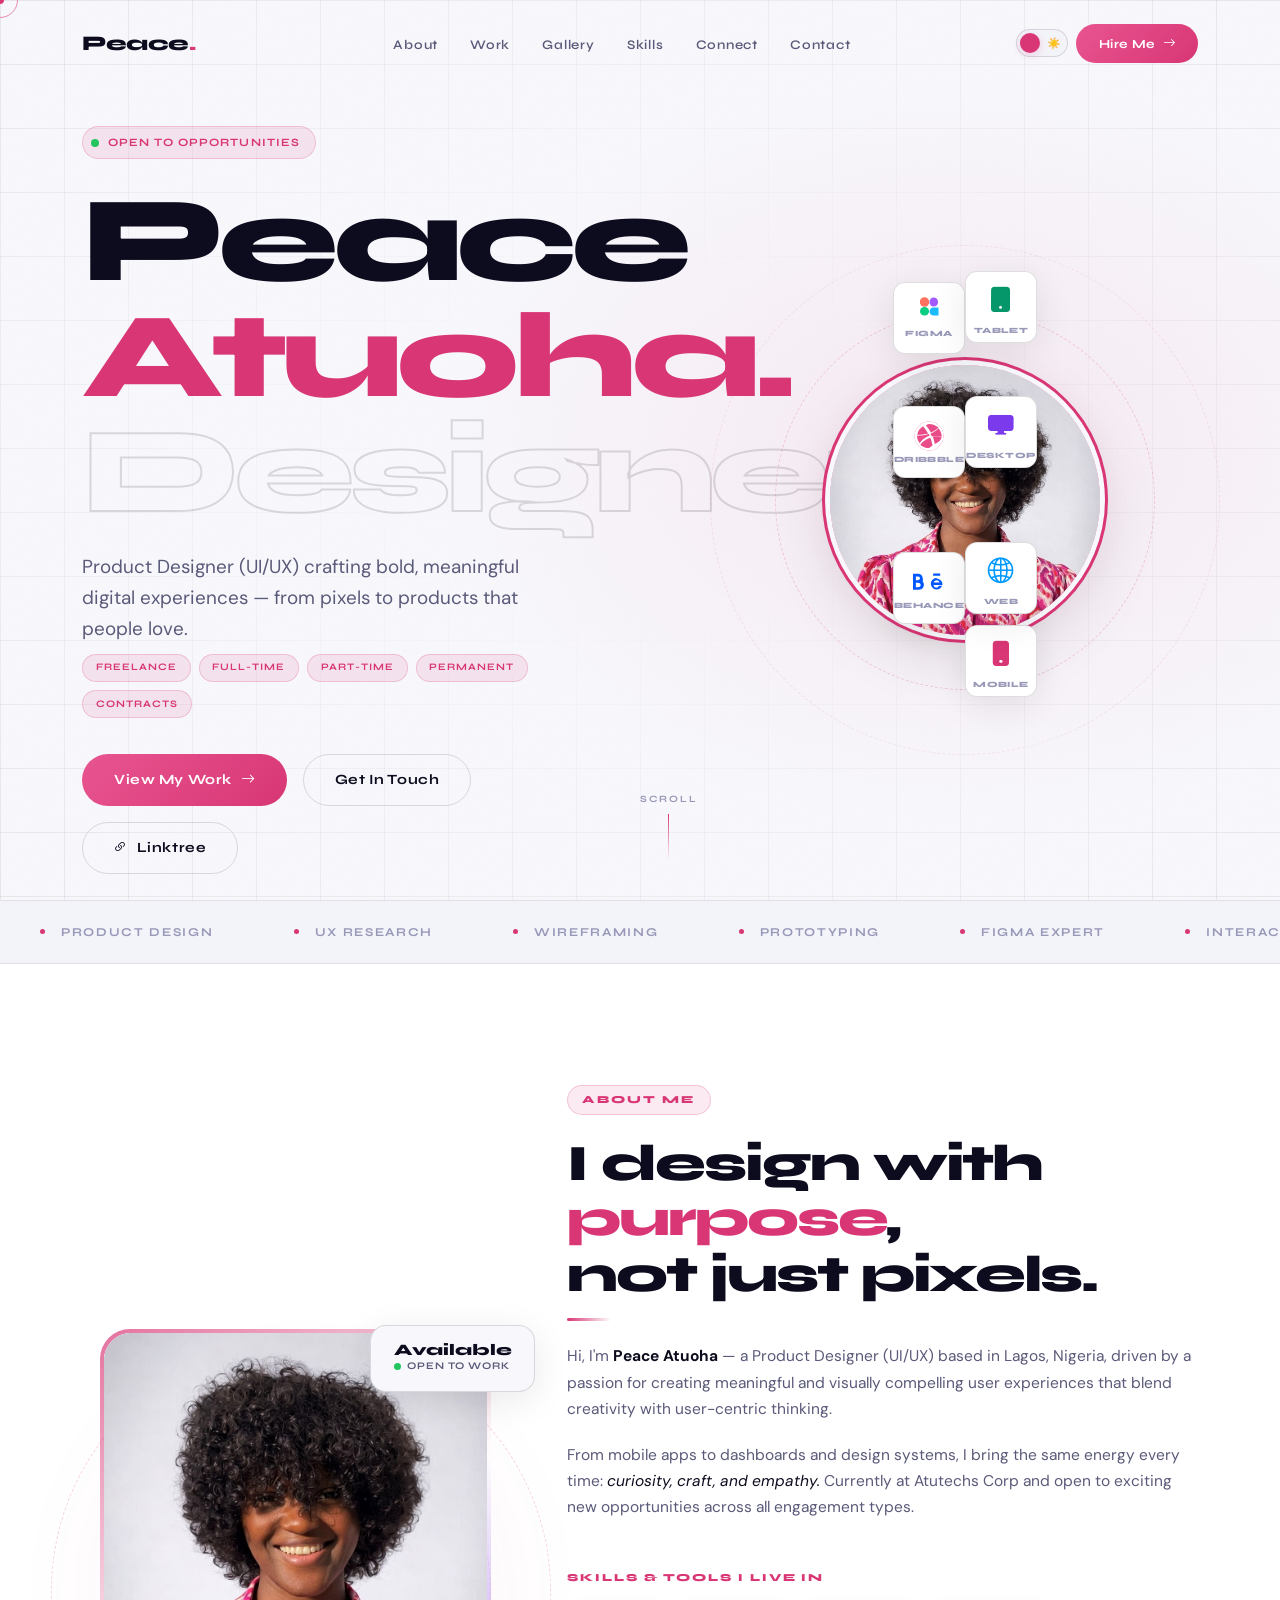
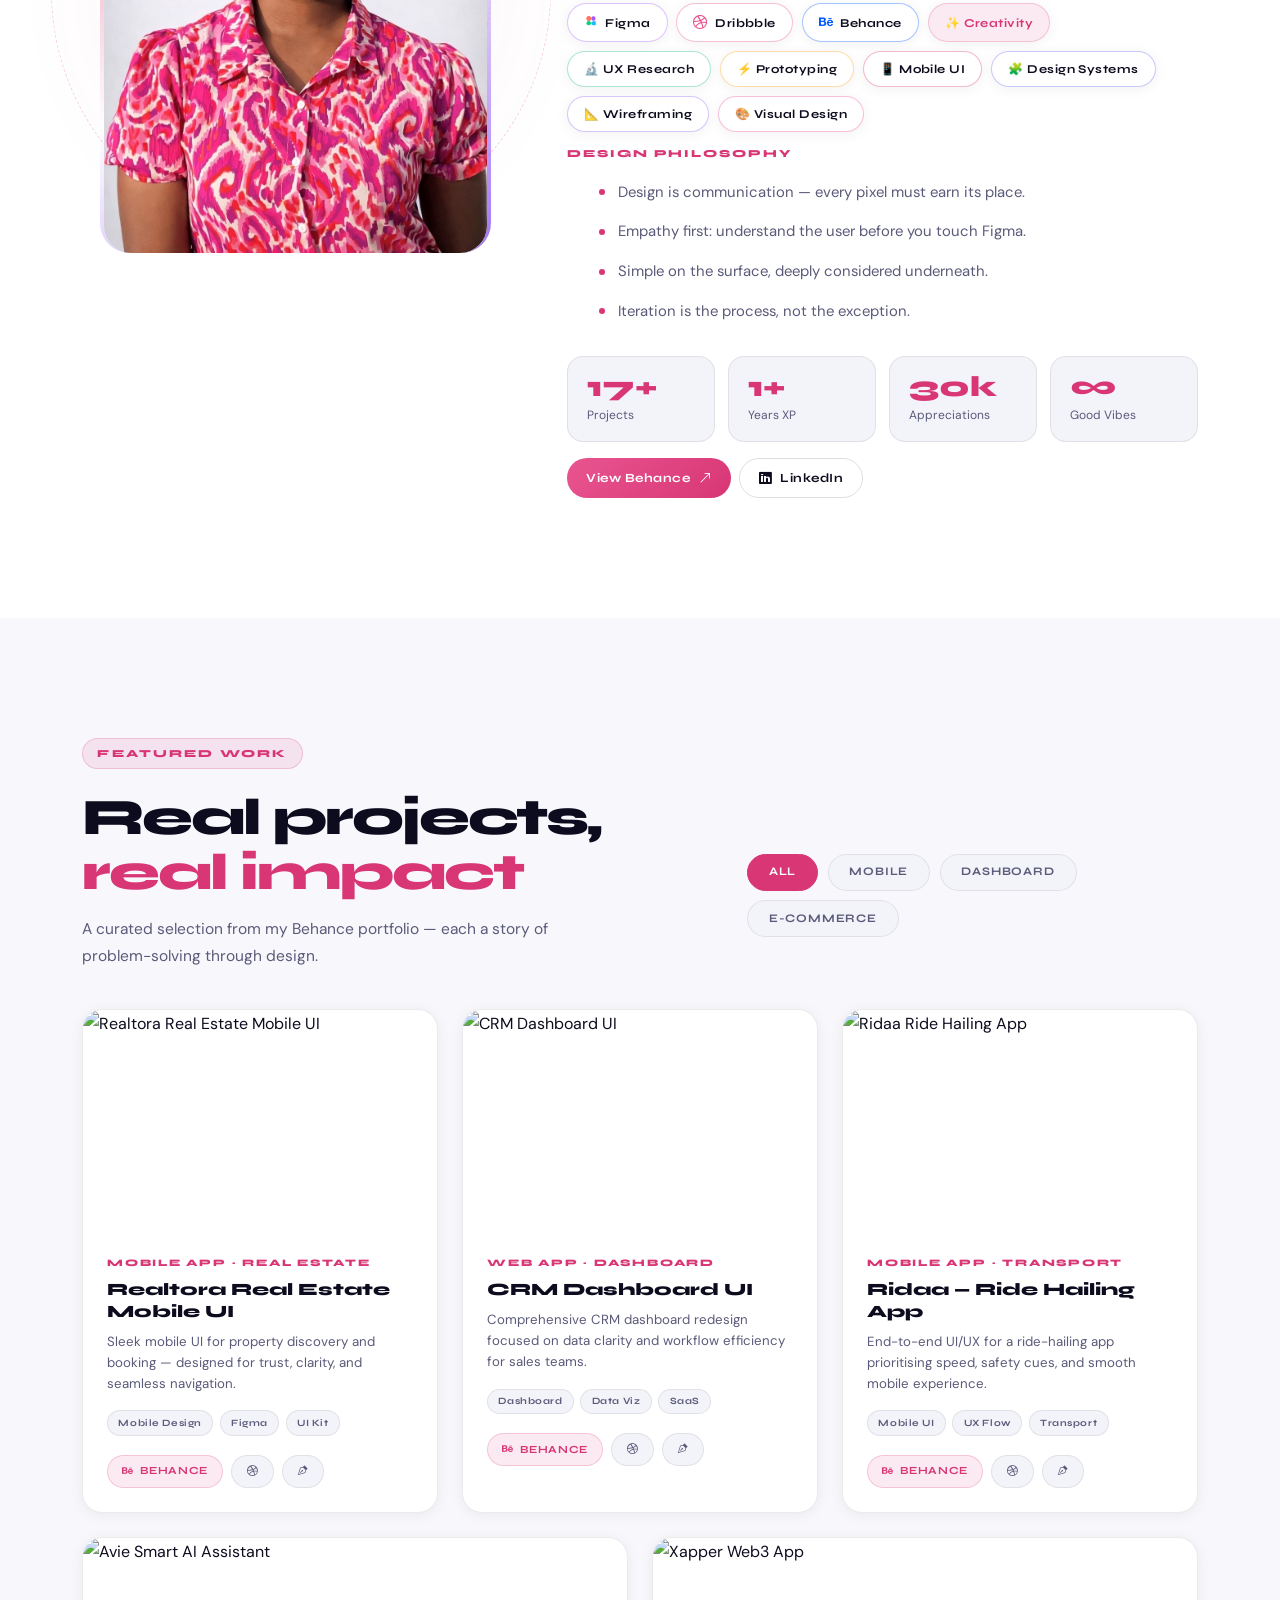
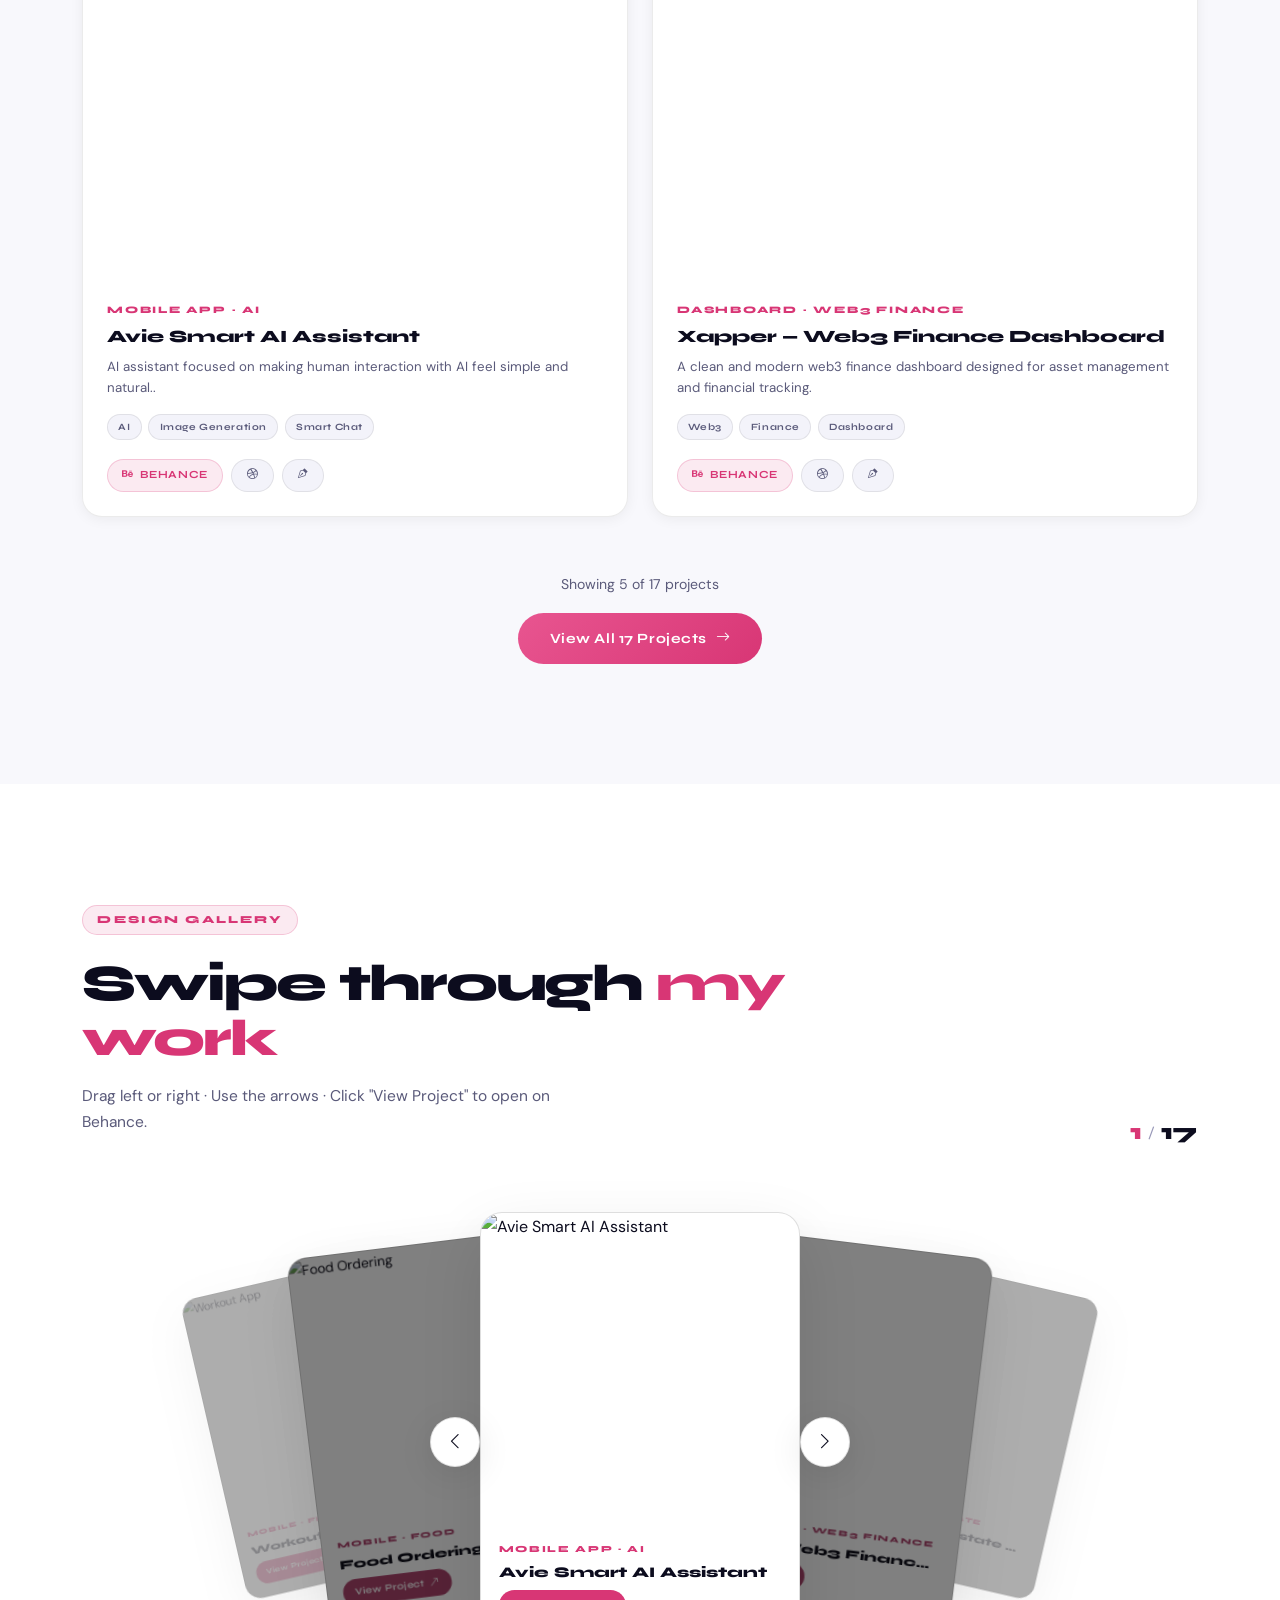
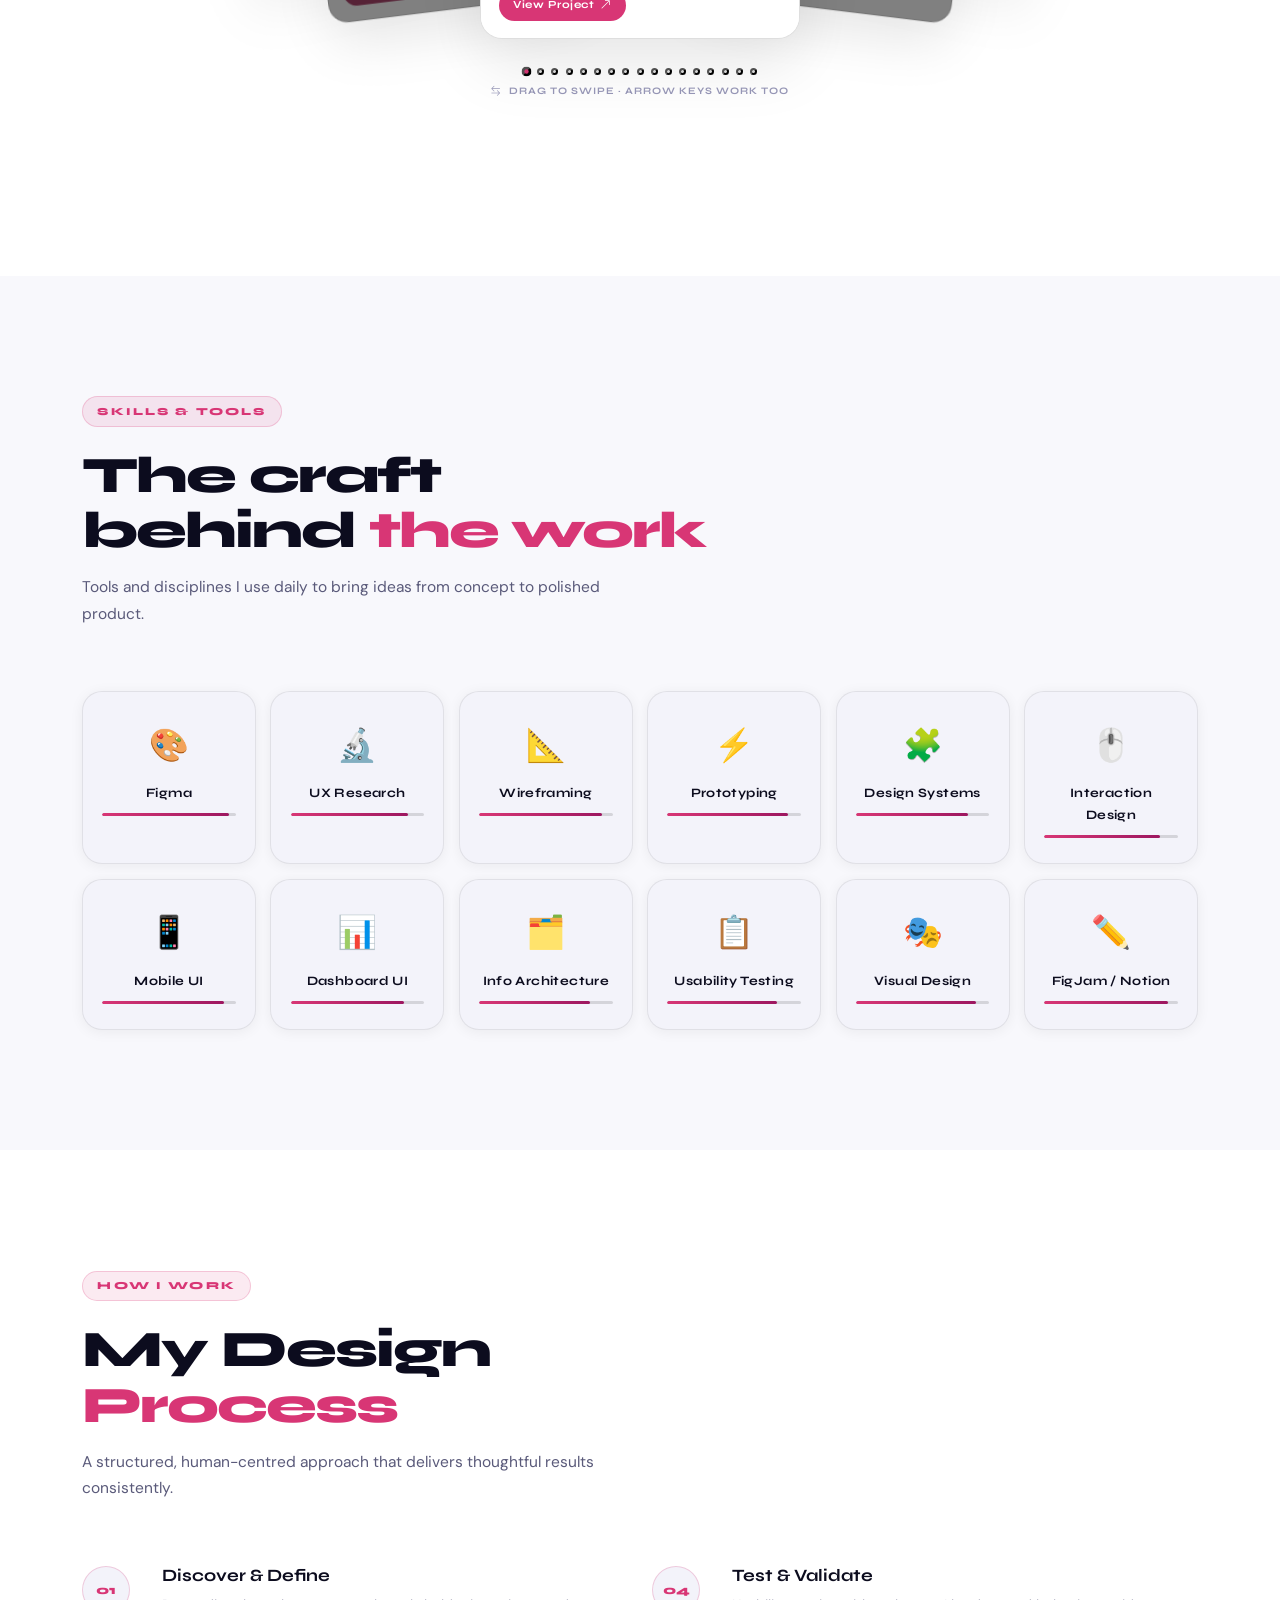
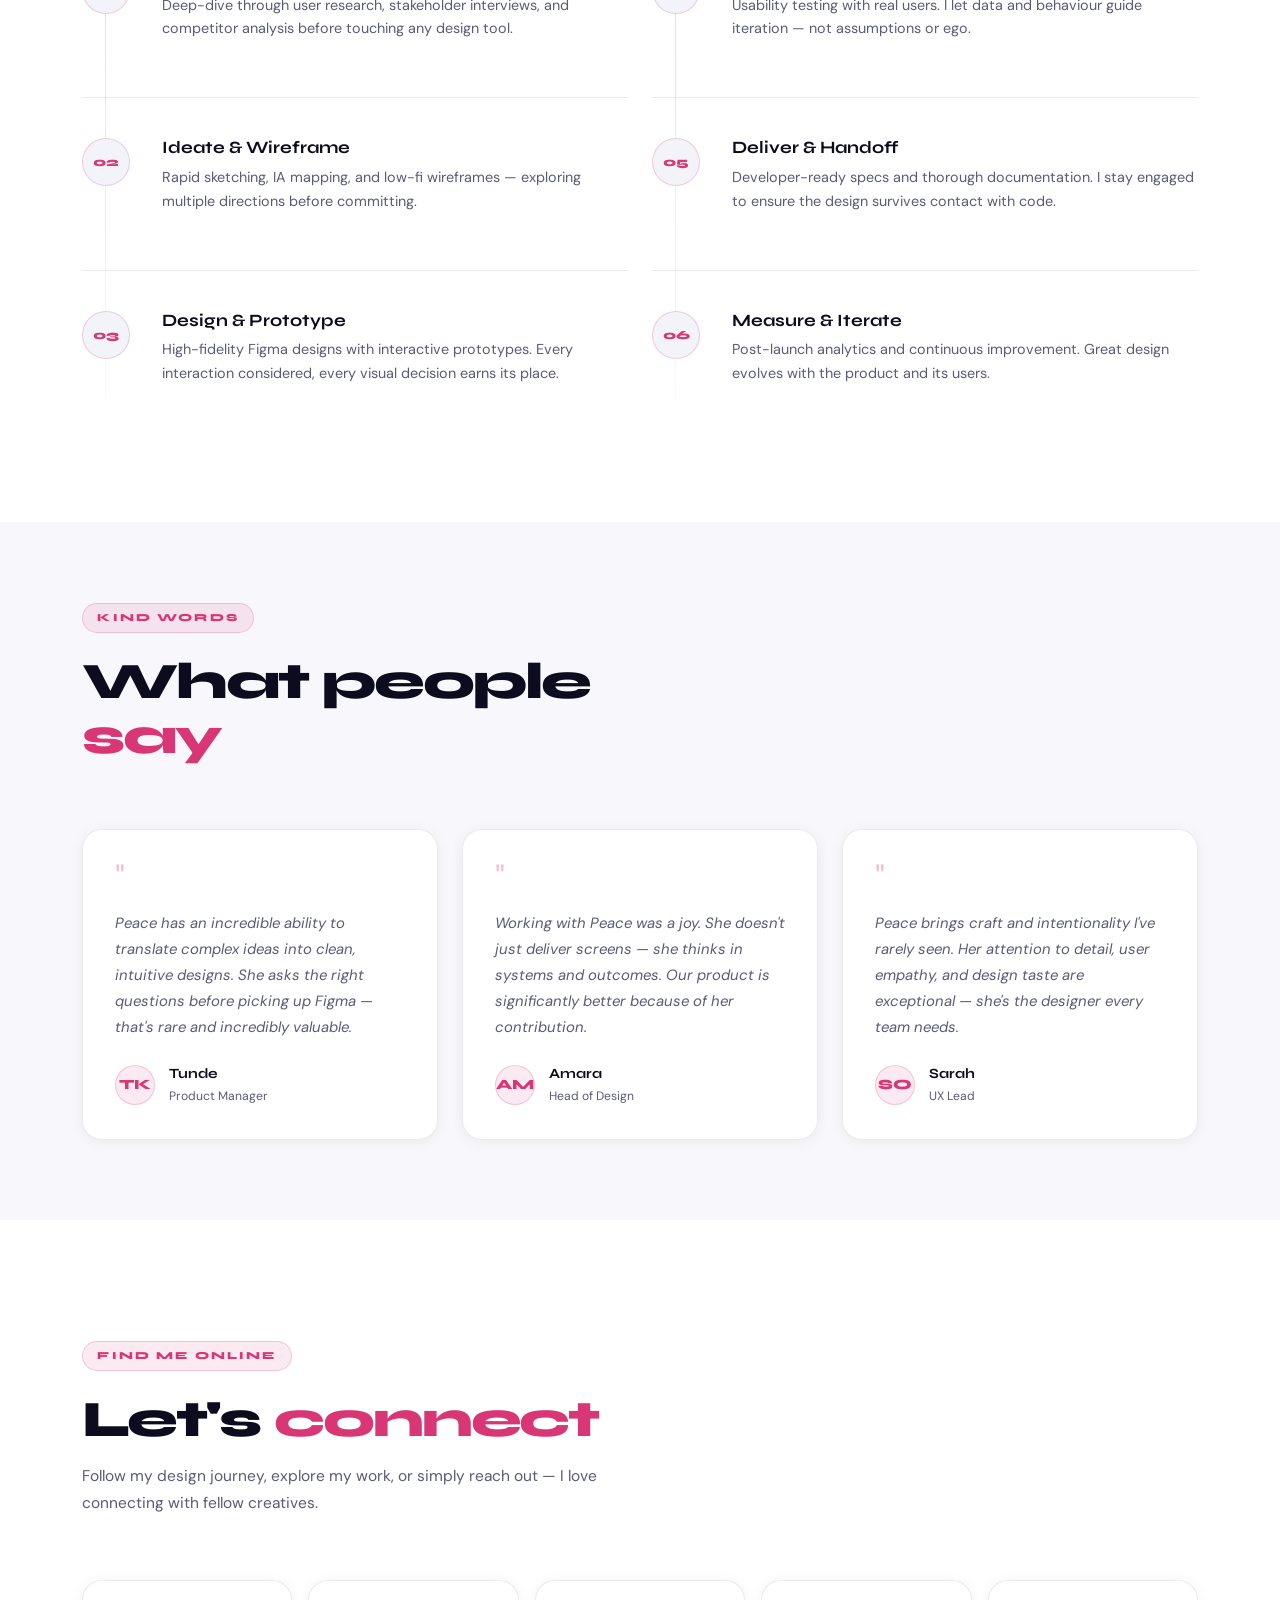
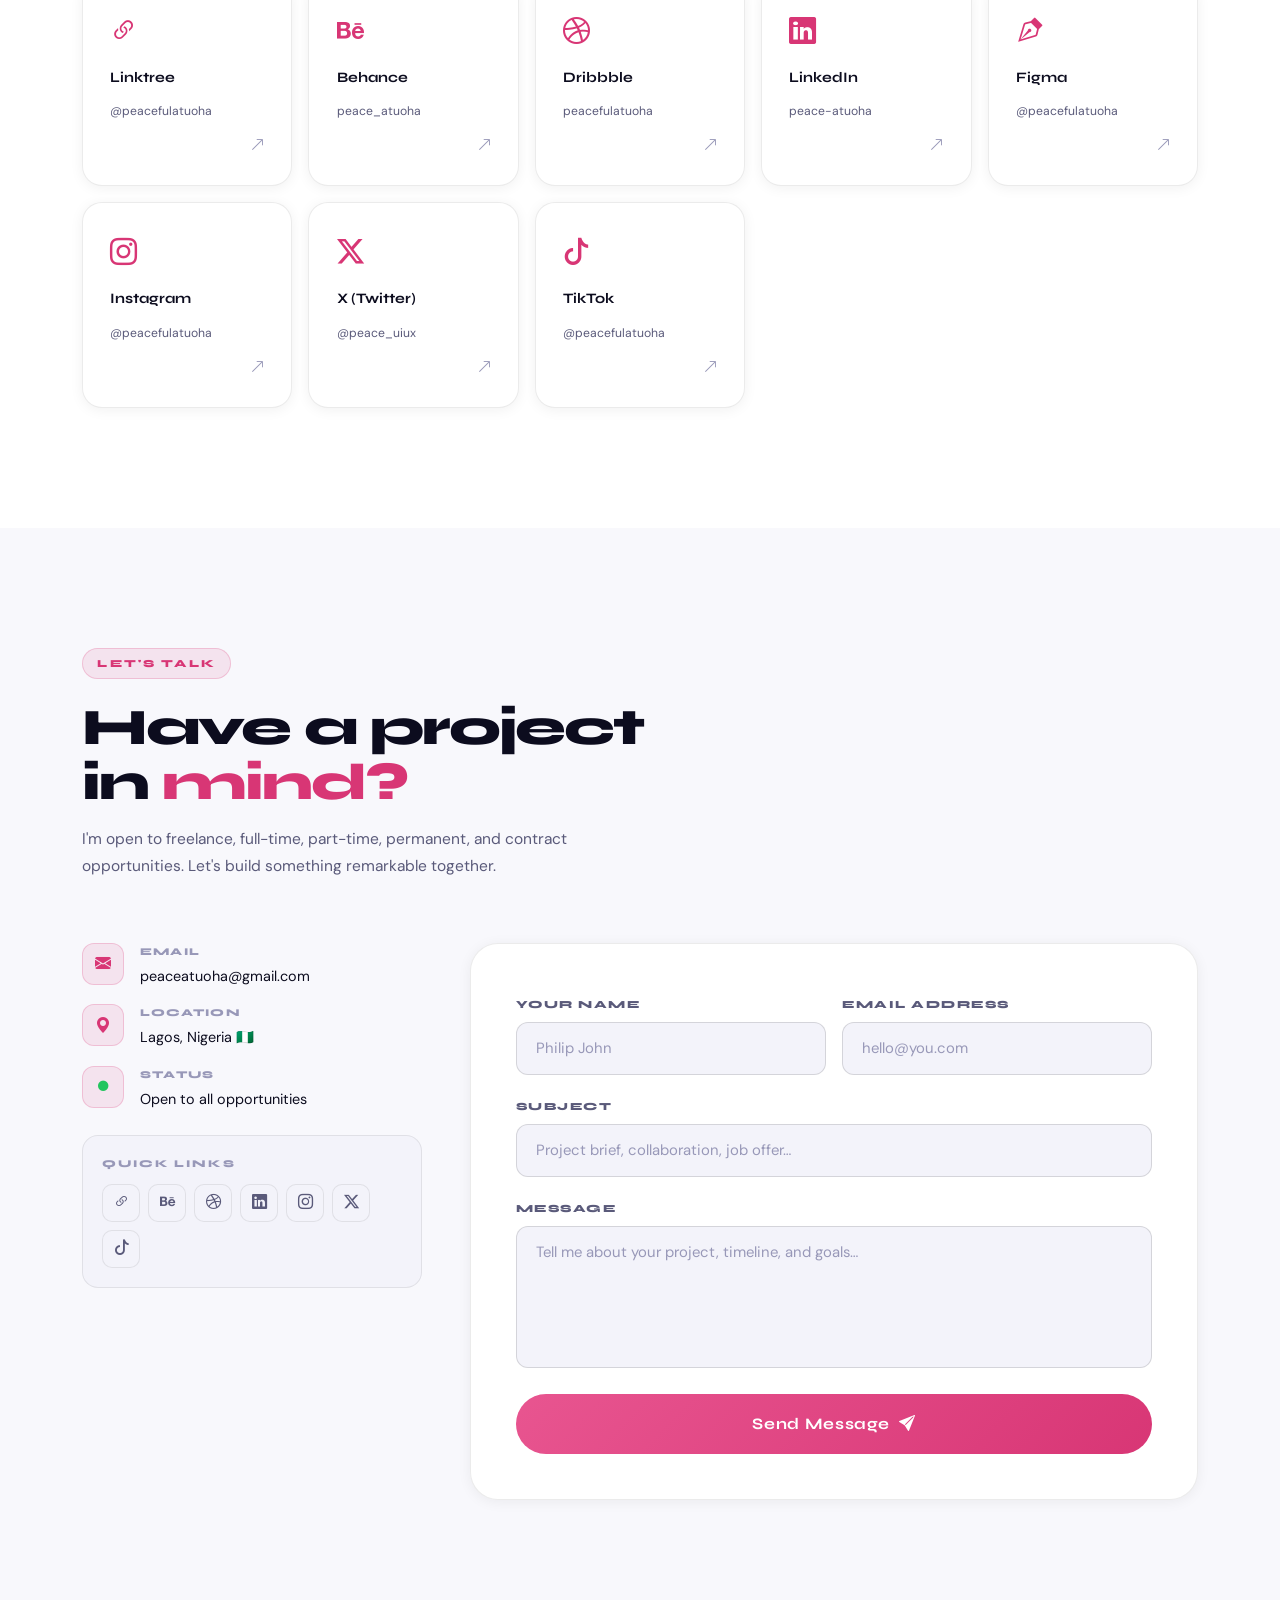
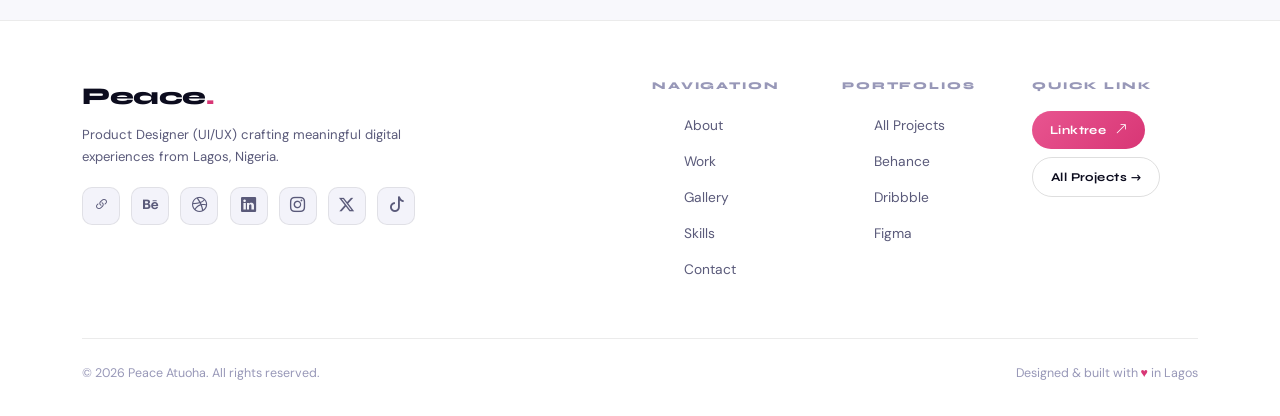
==== commit 8d70796a: "number update" ====
--- a/index.html
+++ b/index.html
@@ -312,9 +312,9 @@
           <li>Iteration is the process, not the exception.</li>
         </ul>
         <div class="stats-row">
-          <div class="stat-item"><div class="sn">15+</div><div class="sl">Projects</div></div>
+          <div class="stat-item"><div class="sn">17+</div><div class="sl">Projects</div></div>
           <div class="stat-item"><div class="sn">1+</div><div class="sl">Years XP</div></div>
-          <div class="stat-item"><div class="sn">36</div><div class="sl">Appreciations</div></div>
+          <div class="stat-item"><div class="sn">30k</div><div class="sl">Appreciations</div></div>
           <div class="stat-item"><div class="sn">∞</div><div class="sl">Good Vibes</div></div>
         </div>
         <div class="mt-3 d-flex gap-2 flex-wrap">
@@ -458,8 +458,8 @@
     </div>
 
     <div class="view-all-wrap" data-aos="fade-up">
-      <p style="color:var(--muted);font-size:.88rem;margin-bottom:1rem">Showing 5 of 15 projects</p>
-      <a href="projects.html" class="btn-pink">View All 15 Projects <i class="bi bi-arrow-right"></i></a>
+      <p style="color:var(--muted);font-size:.88rem;margin-bottom:1rem">Showing 5 of 17 projects</p>
+      <a href="projects.html" class="btn-pink">View All 17 Projects <i class="bi bi-arrow-right"></i></a>
     </div>
 
   </div>
@@ -481,7 +481,7 @@
         <div class="swipe-counter">
           <span id="swipeCurrent">1</span>
           <span class="swipe-sep">/</span>
-          <span id="swipeTotal">15</span>
+          <span id="swipeTotal">17</span>
         </div>
       </div>
     </div>
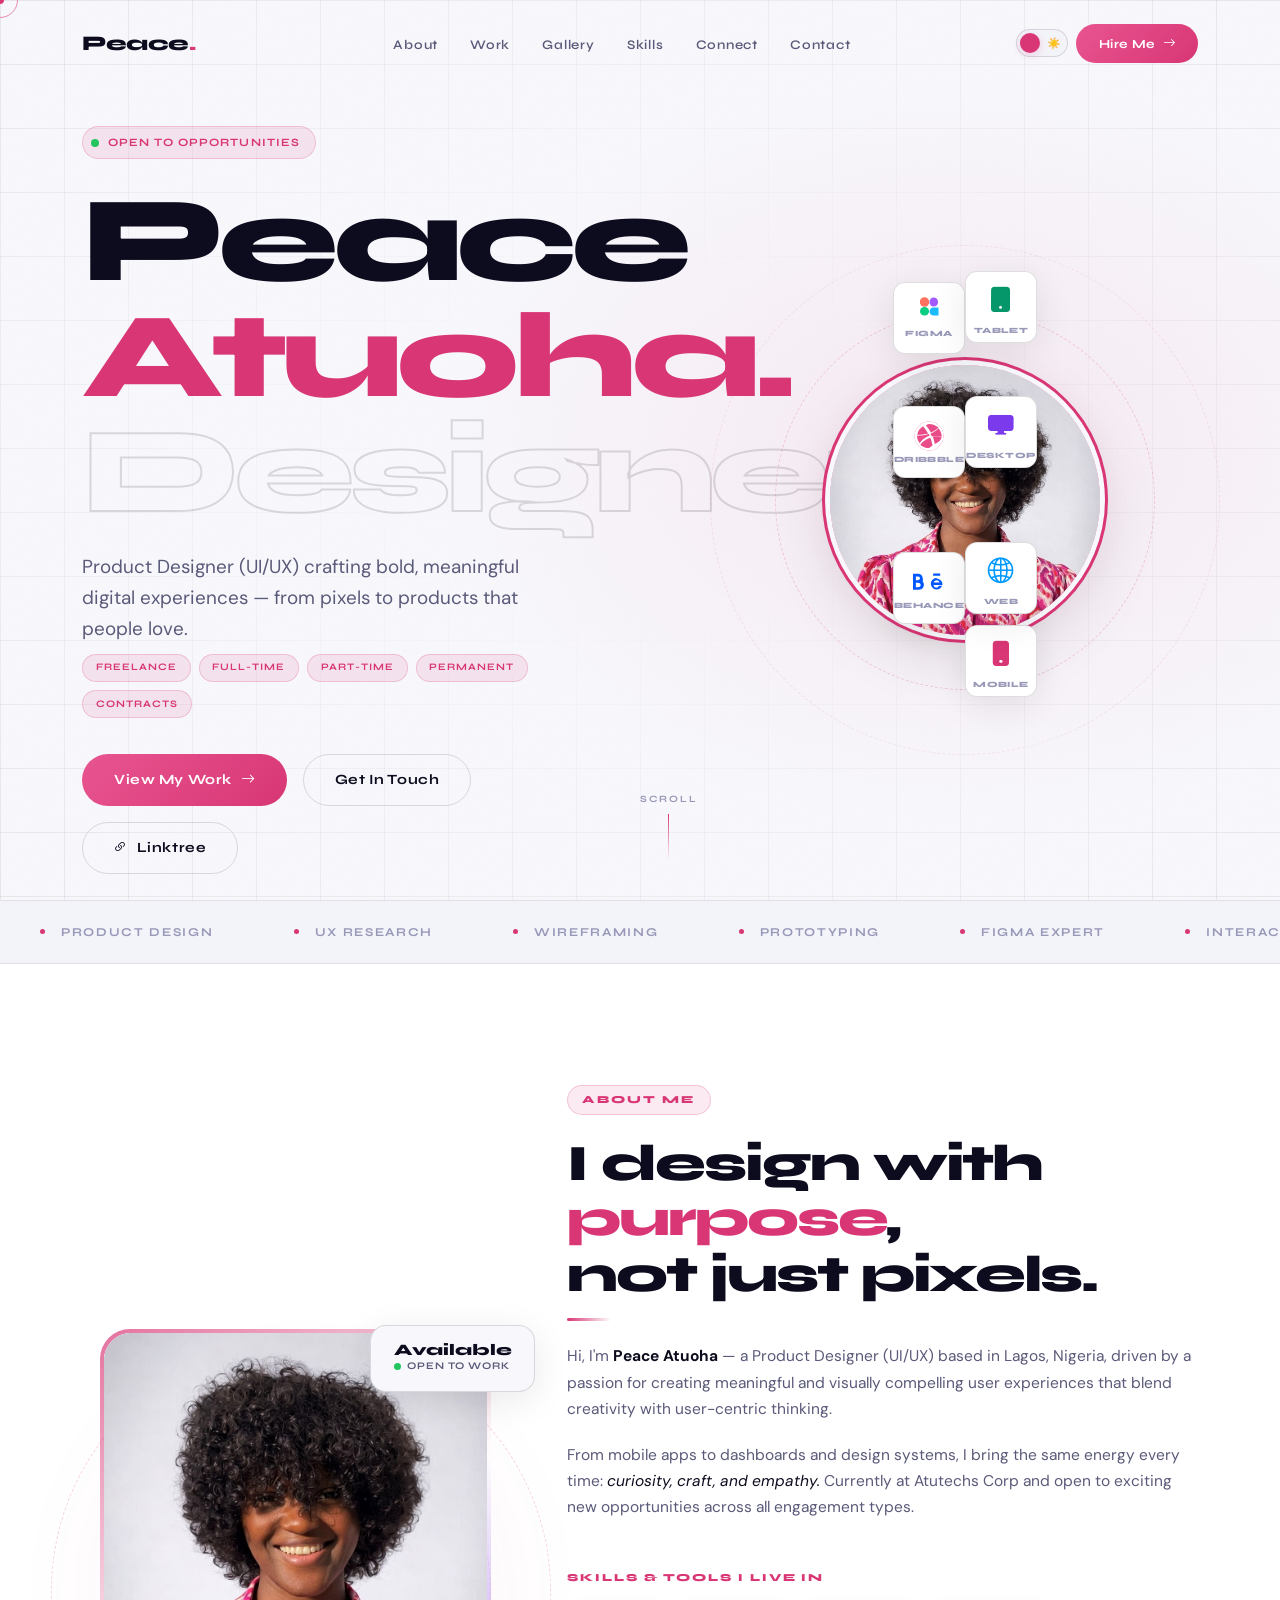
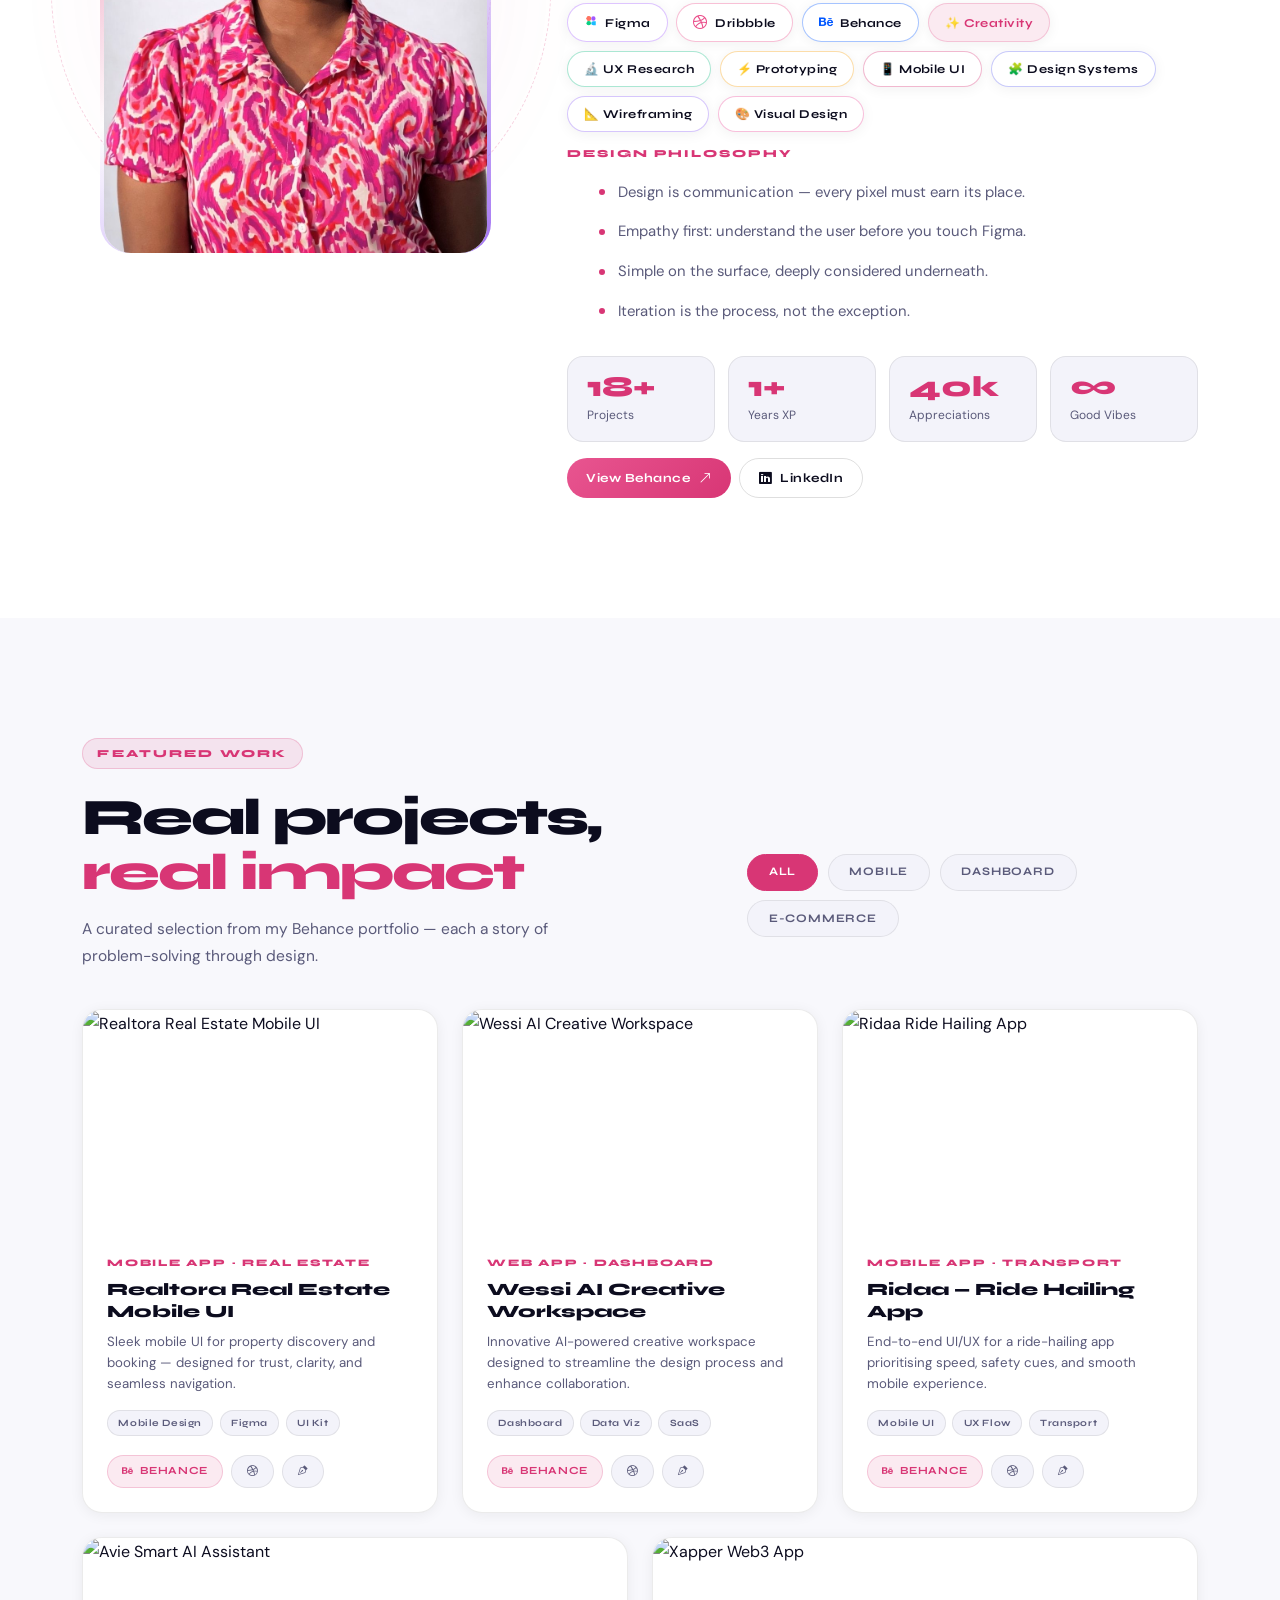
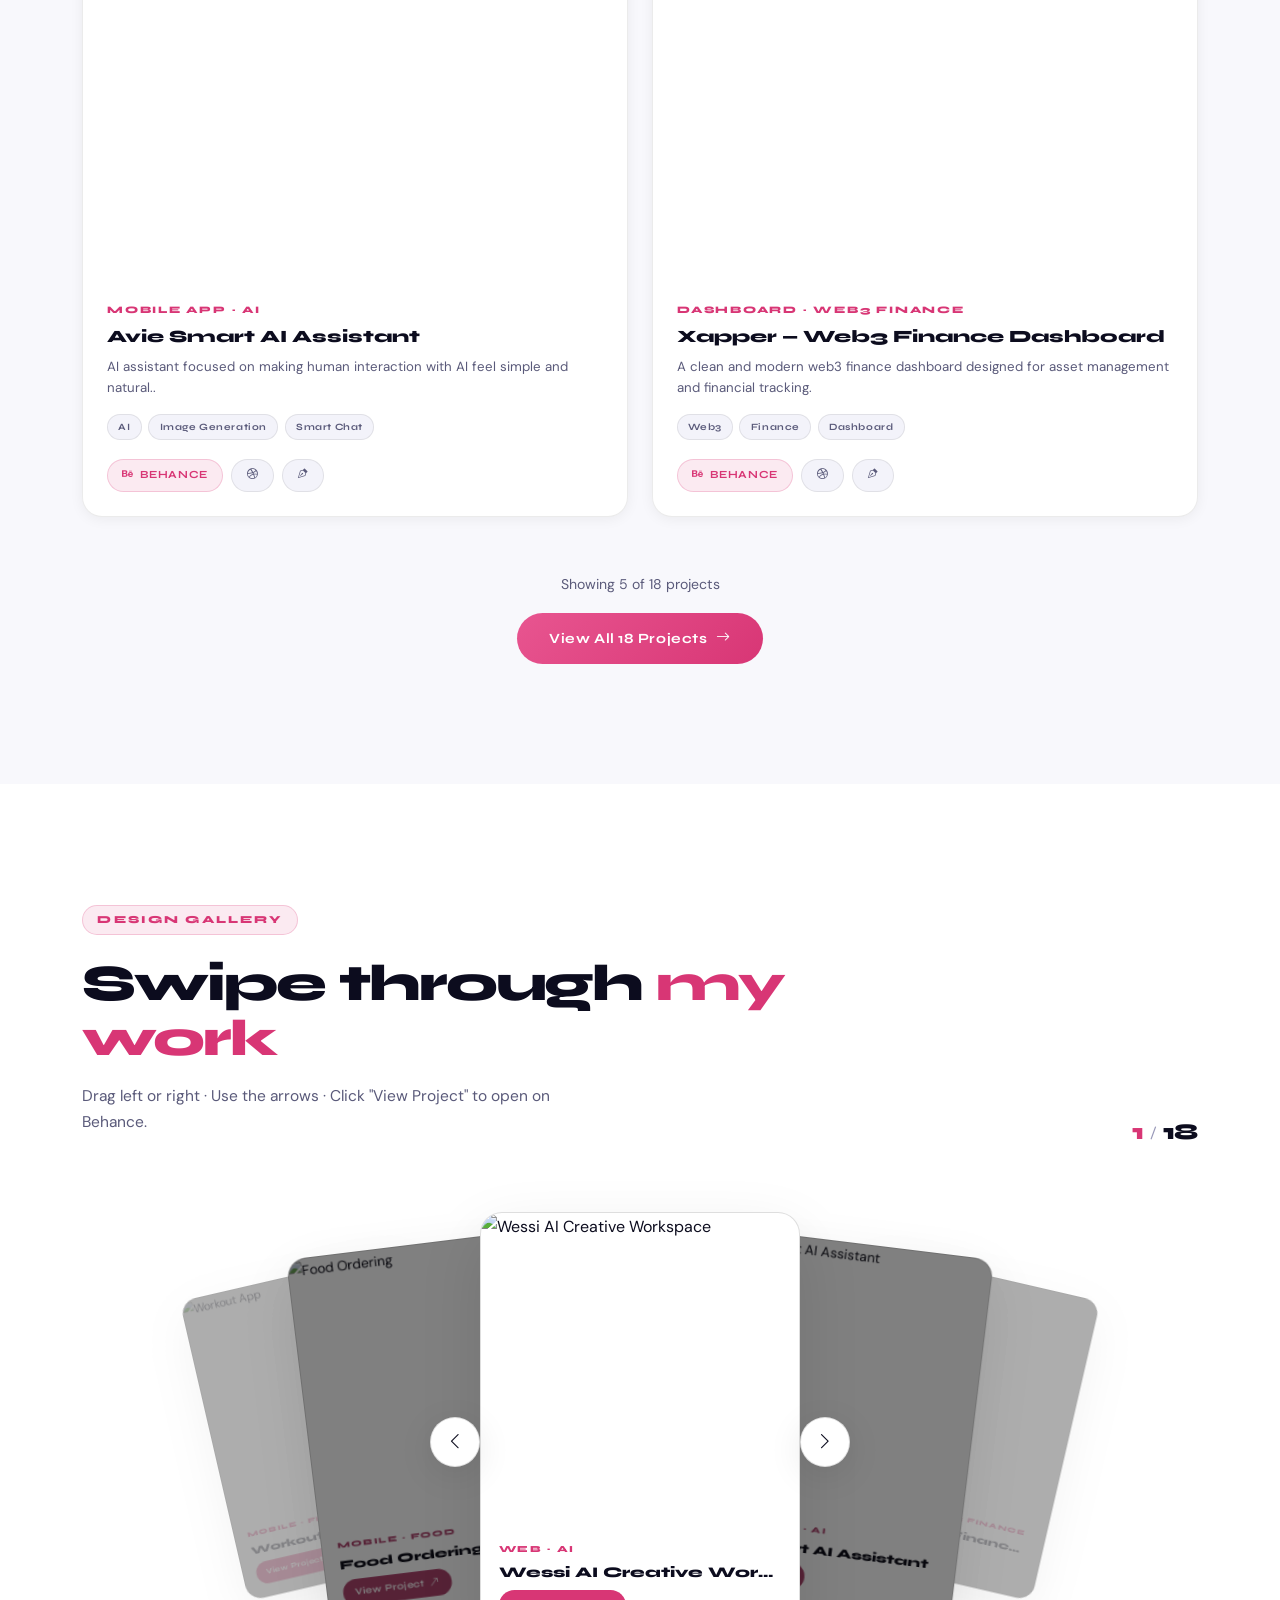
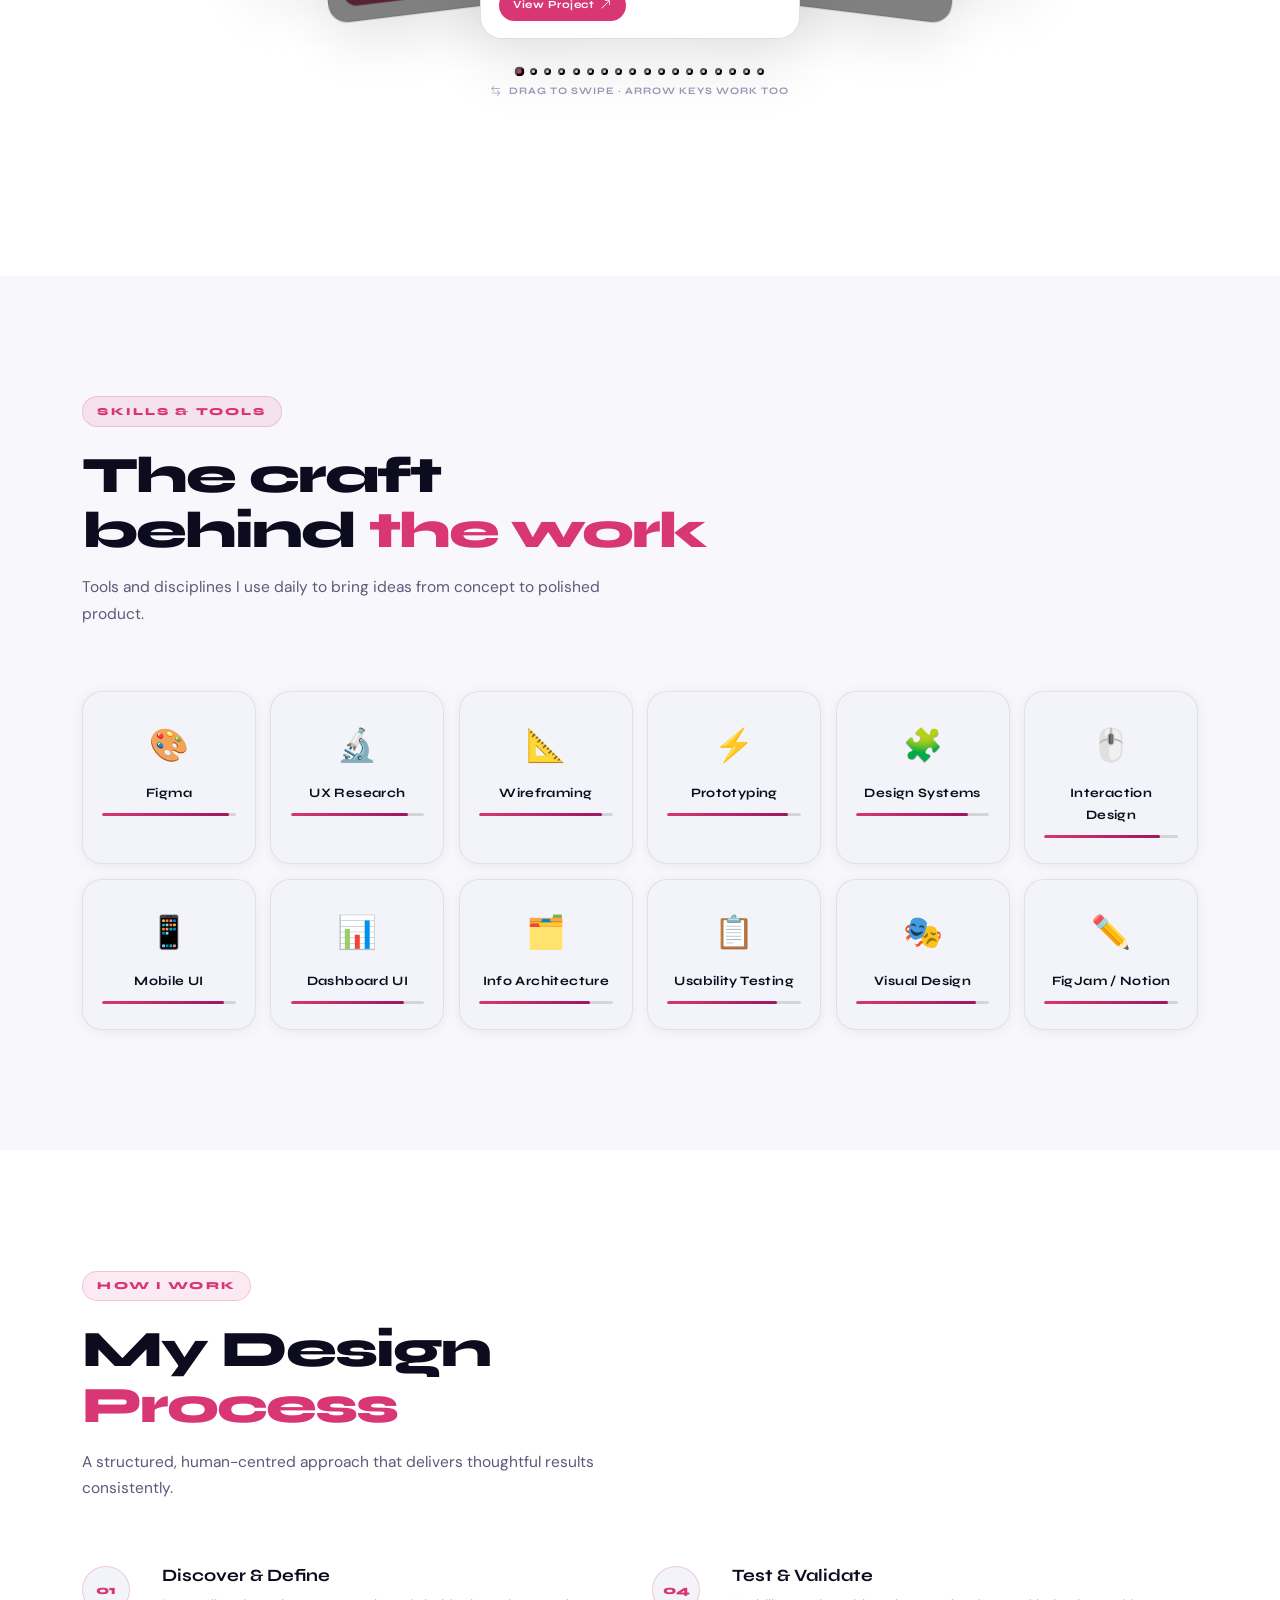
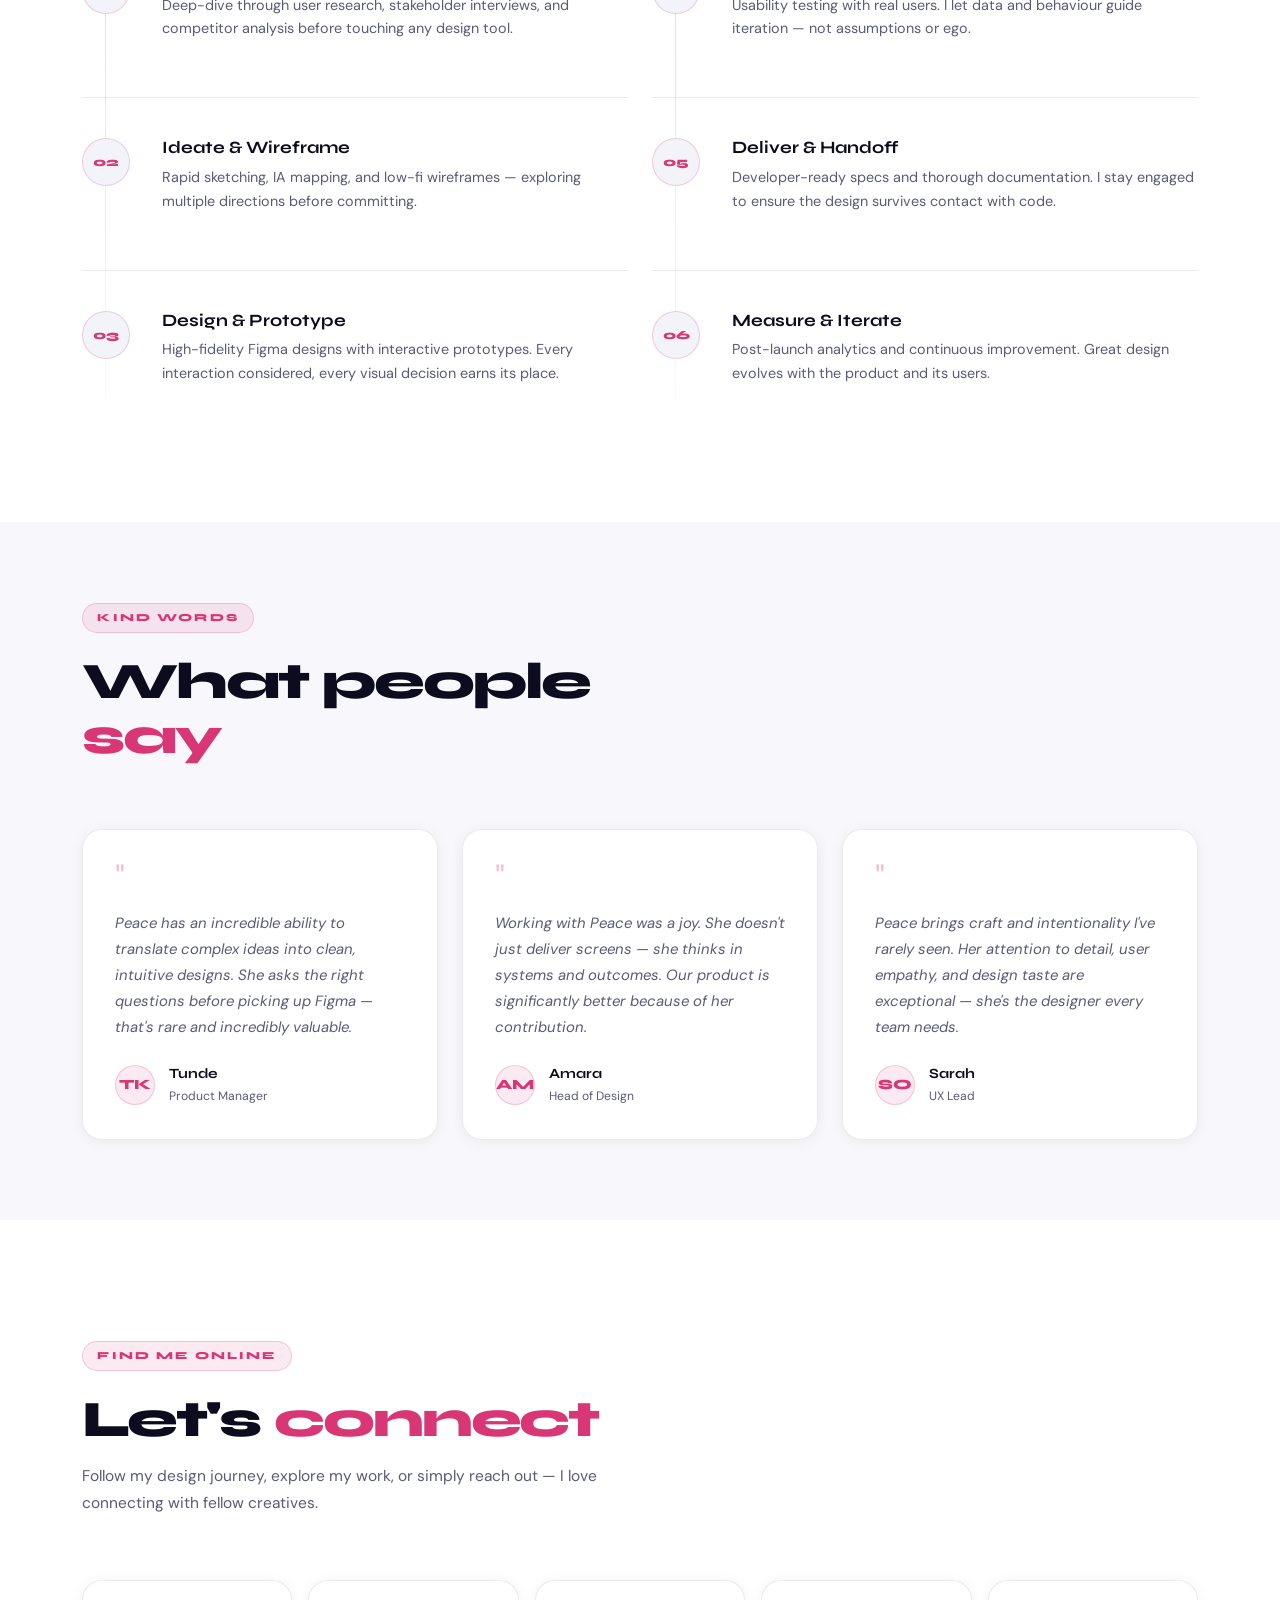
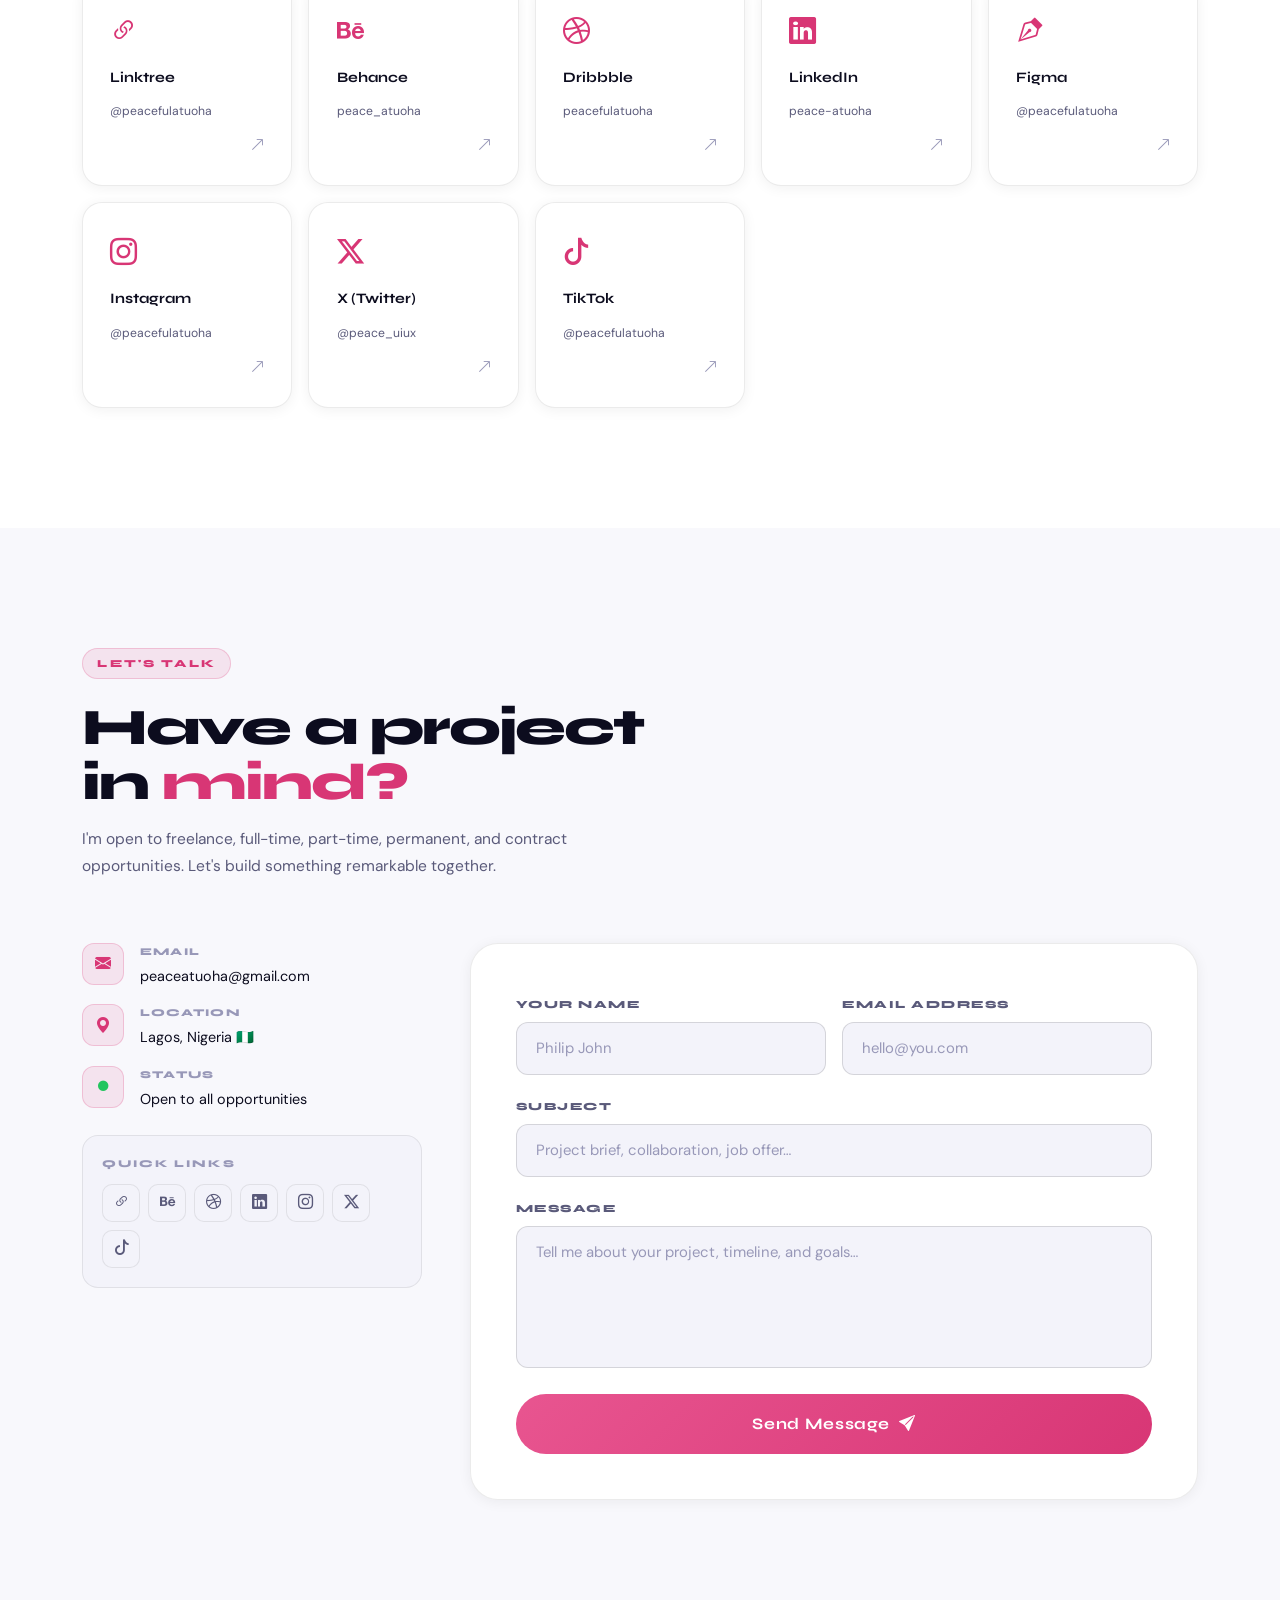
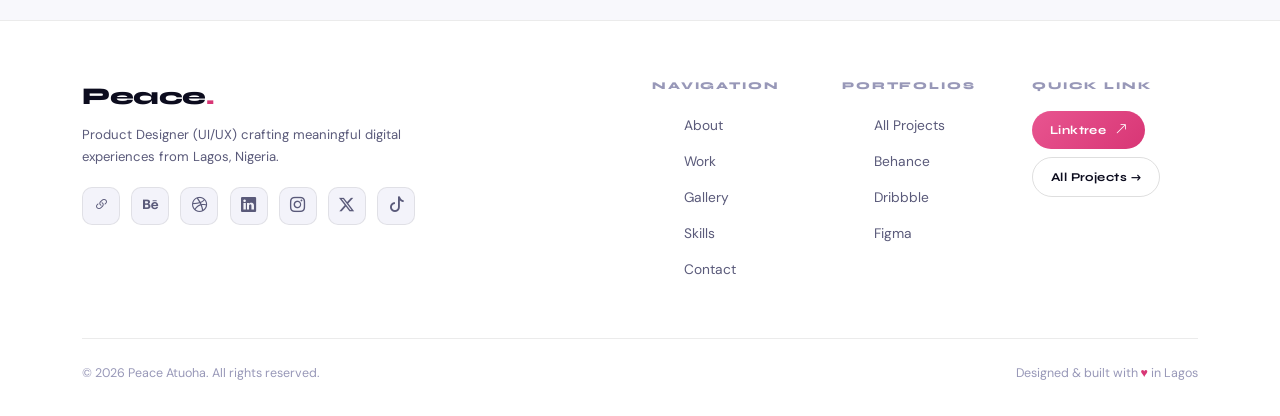
==== commit 2382fac9: "project addon" ====
--- a/index.html
+++ b/index.html
@@ -312,9 +312,9 @@
           <li>Iteration is the process, not the exception.</li>
         </ul>
         <div class="stats-row">
-          <div class="stat-item"><div class="sn">17+</div><div class="sl">Projects</div></div>
+          <div class="stat-item"><div class="sn">18+</div><div class="sl">Projects</div></div>
           <div class="stat-item"><div class="sn">1+</div><div class="sl">Years XP</div></div>
-          <div class="stat-item"><div class="sn">30k</div><div class="sl">Appreciations</div></div>
+          <div class="stat-item"><div class="sn">40k</div><div class="sl">Appreciations</div></div>
           <div class="stat-item"><div class="sn">∞</div><div class="sl">Good Vibes</div></div>
         </div>
         <div class="mt-3 d-flex gap-2 flex-wrap">
@@ -376,20 +376,20 @@
       </div>
 
       <div class="col-md-6 col-lg-4 project-item" data-category="dashboard" data-aos="fade-up" data-aos-delay="80">
-        <div class="project-card" onclick="window.open('https://www.behance.net/gallery/245700423/CRM-Dashboard-UI','_blank')">
+        <div class="project-card" onclick="window.open('https://www.behance.net/gallery/249466797/Wessi-AI-Creative-Workspace','_blank')">
           <div class="project-thumb">
-            <img src="https://mir-s3-cdn-cf.behance.net/projects/808/37e317245700423.Y3JvcCwyMDYzLDE2MTQsMTAyLDA.png" alt="CRM Dashboard UI" loading="lazy" />
+            <img src="https://mir-cdn.behance.net/v1/rendition/project_modules/fs_webp/cb889f249466797.6a082c44c9415.png" alt="Wessi AI Creative Workspace" loading="lazy" />
             <div class="project-overlay"><span class="view-label">Open Project</span></div>
           </div>
           <div class="project-info">
             <div class="project-cat">Web App · Dashboard</div>
-            <h3 class="project-name">CRM Dashboard UI</h3>
-            <p class="project-desc">Comprehensive CRM dashboard redesign focused on data clarity and workflow efficiency for sales teams.</p>
+            <h3 class="project-name">Wessi AI Creative Workspace</h3>
+            <p class="project-desc">Innovative AI-powered creative workspace designed to streamline the design process and enhance collaboration.</p>
             <div class="project-tags"><span class="ptag">Dashboard</span><span class="ptag">Data Viz</span><span class="ptag">SaaS</span></div>
             <div class="project-links">
-              <a href="https://www.behance.net/gallery/245700423/CRM-Dashboard-UI" target="_blank" rel="noopener" class="plink plink-b" onclick="event.stopPropagation()"><i class="bi bi-behance"></i> Behance</a>
-              <a href="https://dribbble.com/shots/27177440-CRM-Dashboard-UI" target="_blank" rel="noopener" class="plink plink-d" onclick="event.stopPropagation()"><i class="bi bi-dribbble"></i></a>
-              <a href="https://www.figma.com/community/file/1613997463314148777/crm-dashboard-ui" target="_blank" rel="noopener" class="plink plink-f" onclick="event.stopPropagation()"><i class="bi bi-vector-pen"></i></a>
+              <a href="https://www.behance.net/gallery/249466797/Wessi-AI-Creative-Workspace" target="_blank" rel="noopener" class="plink plink-b" onclick="event.stopPropagation()"><i class="bi bi-behance"></i> Behance</a>
+              <a href="https://dribbble.com/shots/27380951-Wessi-AI" target="_blank" rel="noopener" class="plink plink-d" onclick="event.stopPropagation()"><i class="bi bi-dribbble"></i></a>
+              <a href="https://www.figma.com/community/file/1637396395457015500" target="_blank" rel="noopener" class="plink plink-f" onclick="event.stopPropagation()"><i class="bi bi-vector-pen"></i></a>
             </div>
           </div>
         </div>
@@ -458,8 +458,8 @@
     </div>
 
     <div class="view-all-wrap" data-aos="fade-up">
-      <p style="color:var(--muted);font-size:.88rem;margin-bottom:1rem">Showing 5 of 17 projects</p>
-      <a href="projects.html" class="btn-pink">View All 17 Projects <i class="bi bi-arrow-right"></i></a>
+      <p style="color:var(--muted);font-size:.88rem;margin-bottom:1rem">Showing 5 of 18 projects</p>
+      <a href="projects.html" class="btn-pink">View All 18 Projects <i class="bi bi-arrow-right"></i></a>
     </div>
 
   </div>
@@ -481,7 +481,7 @@
         <div class="swipe-counter">
           <span id="swipeCurrent">1</span>
           <span class="swipe-sep">/</span>
-          <span id="swipeTotal">17</span>
+          <span id="swipeTotal">18</span>
         </div>
       </div>
     </div>
@@ -490,6 +490,22 @@
   <!-- Swipe stage (full-bleed) -->
   <div class="swipe-outer" data-aos="fade-up" data-aos-delay="120">
     <div class="swipe-stage" id="swipeStage">
+
+
+
+
+
+      <div class="scard" data-index="0"
+           data-href="https://www.behance.net/gallery/249466797/Wessi-AI">
+        <img src="https://mir-cdn.behance.net/v1/rendition/project_modules/fs_webp/cb889f249466797.6a082c44c9415.png" alt="Wessi AI Creative Workspace" />
+        <div class="scard-info">
+          <span class="scard-cat">Web · AI</span>
+          <h3 class="scard-title">Wessi AI Creative Workspace</h3>
+          <a href="https://www.behance.net/gallery/249466797/Wessi-AI" target="_blank" rel="noopener" class="scard-btn">
+            View Project <i class="bi bi-arrow-up-right"></i>
+          </a>
+        </div>
+      </div>
 
 
        <div class="scard" data-index="0"
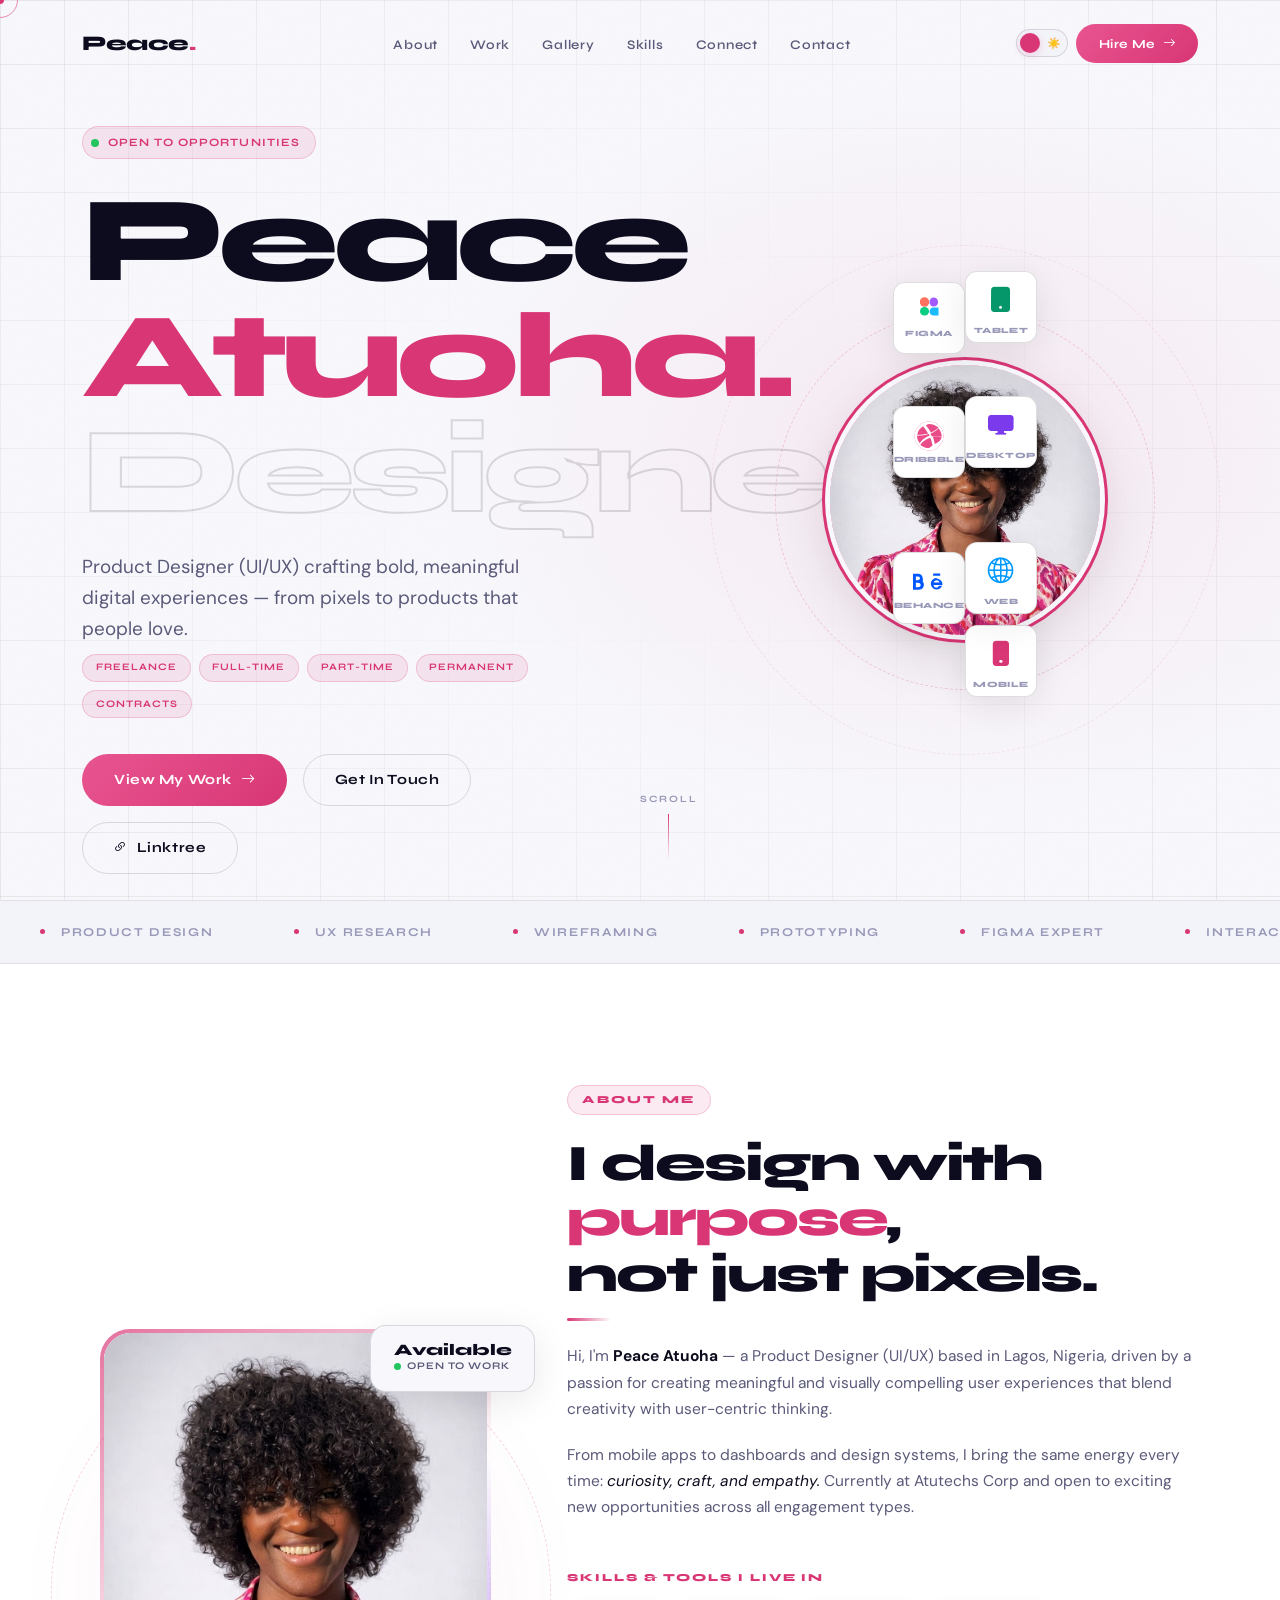
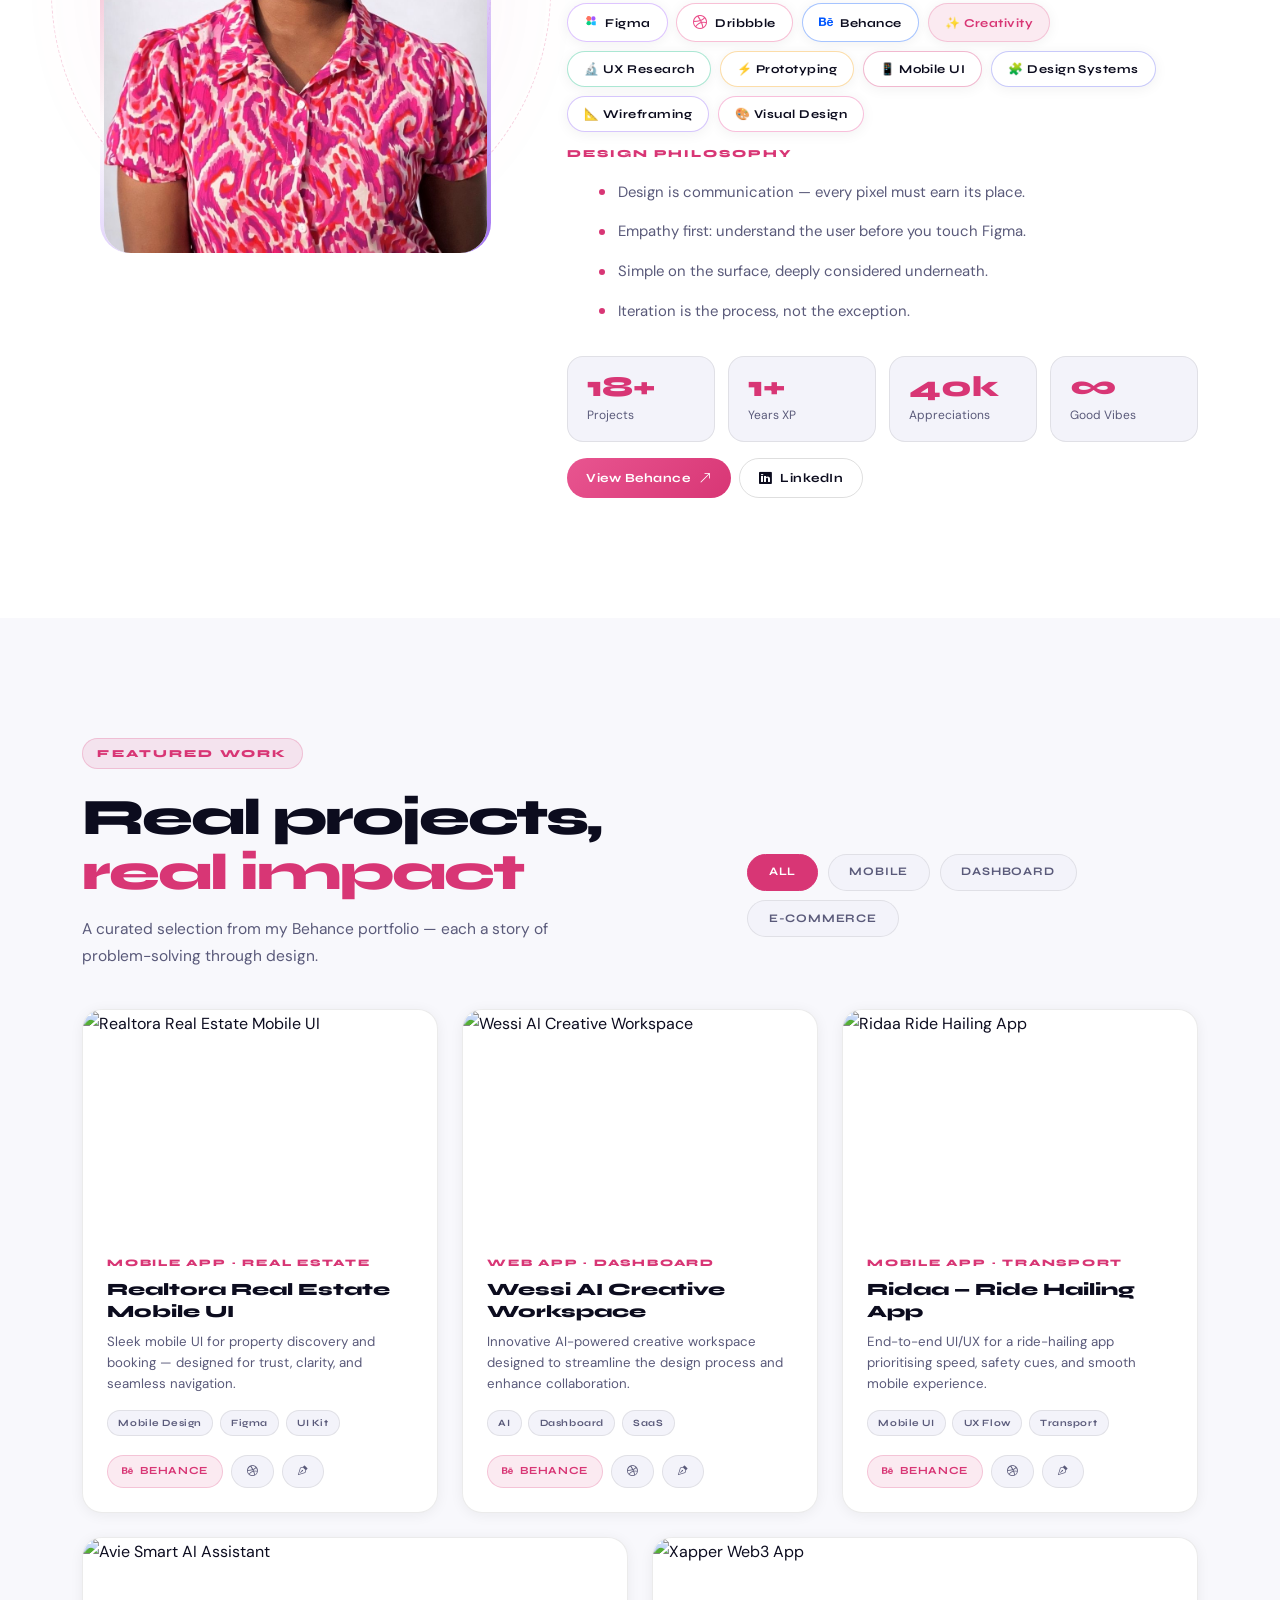
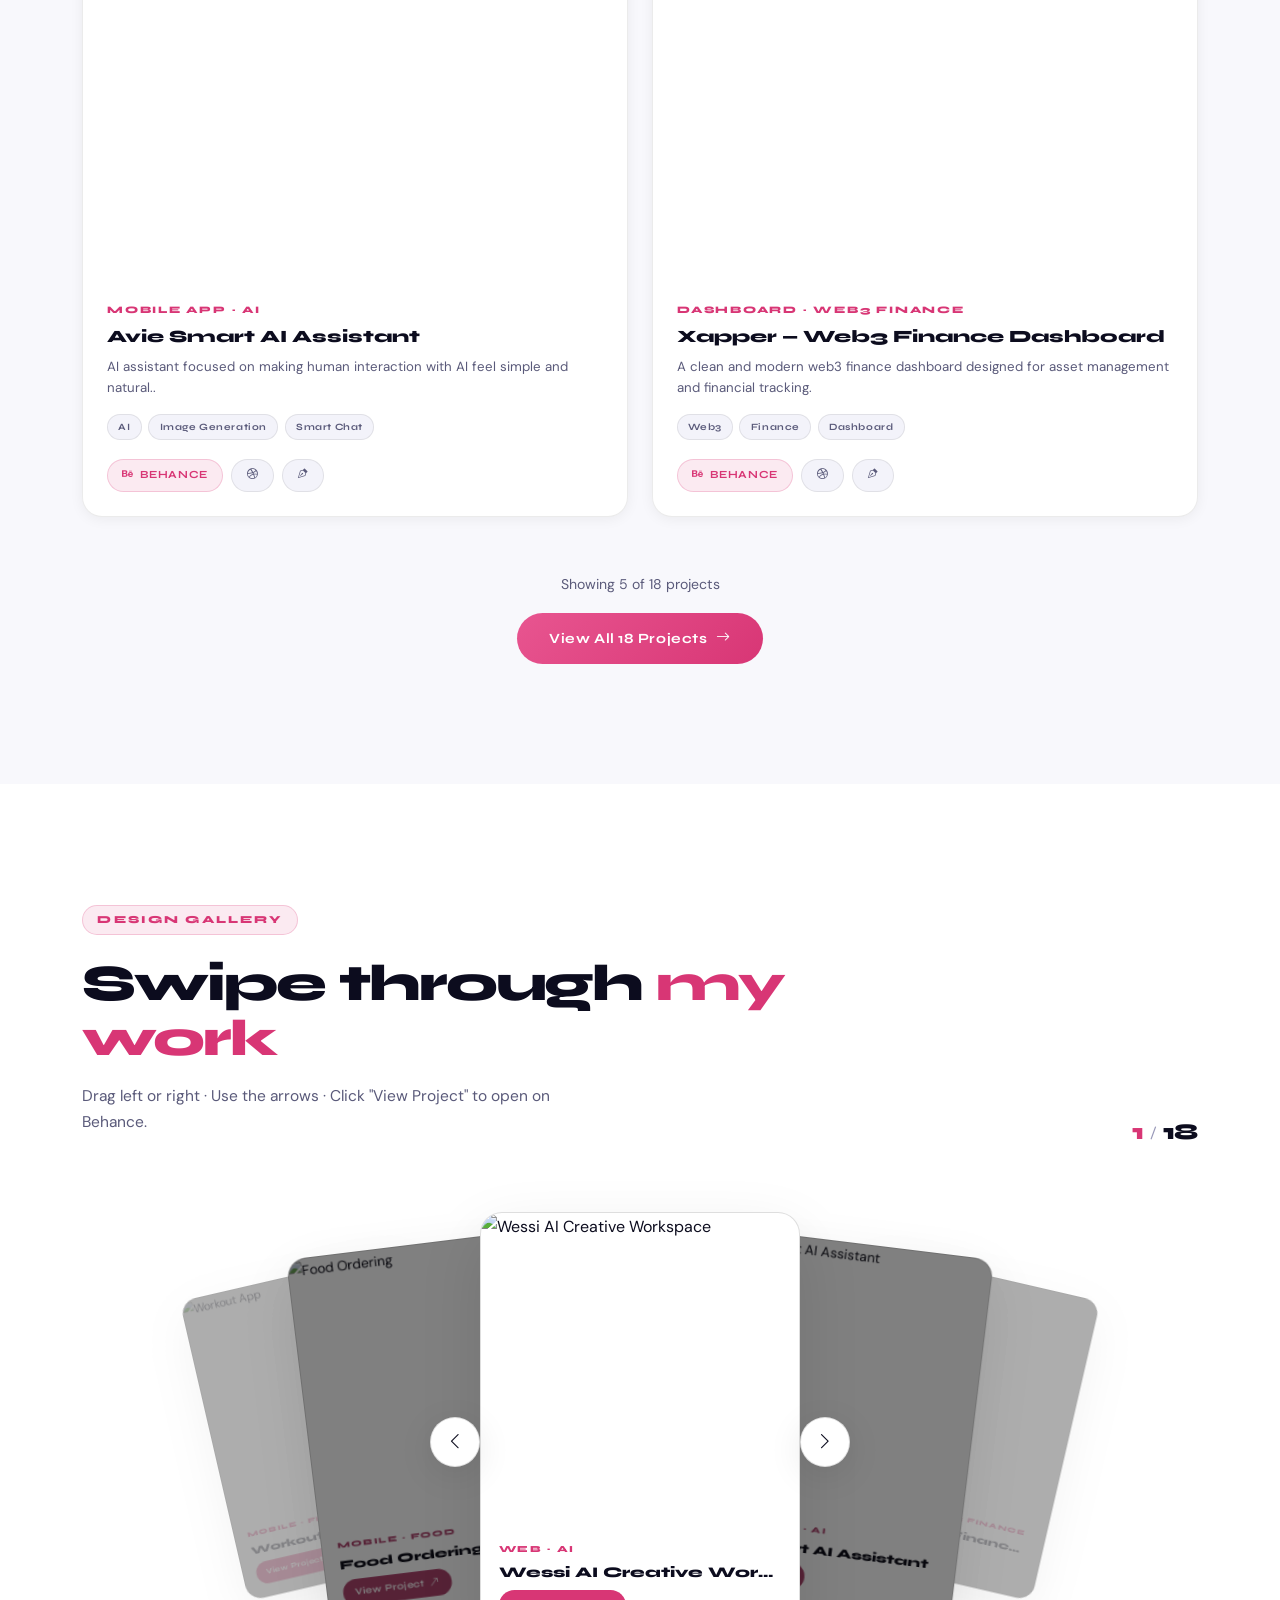
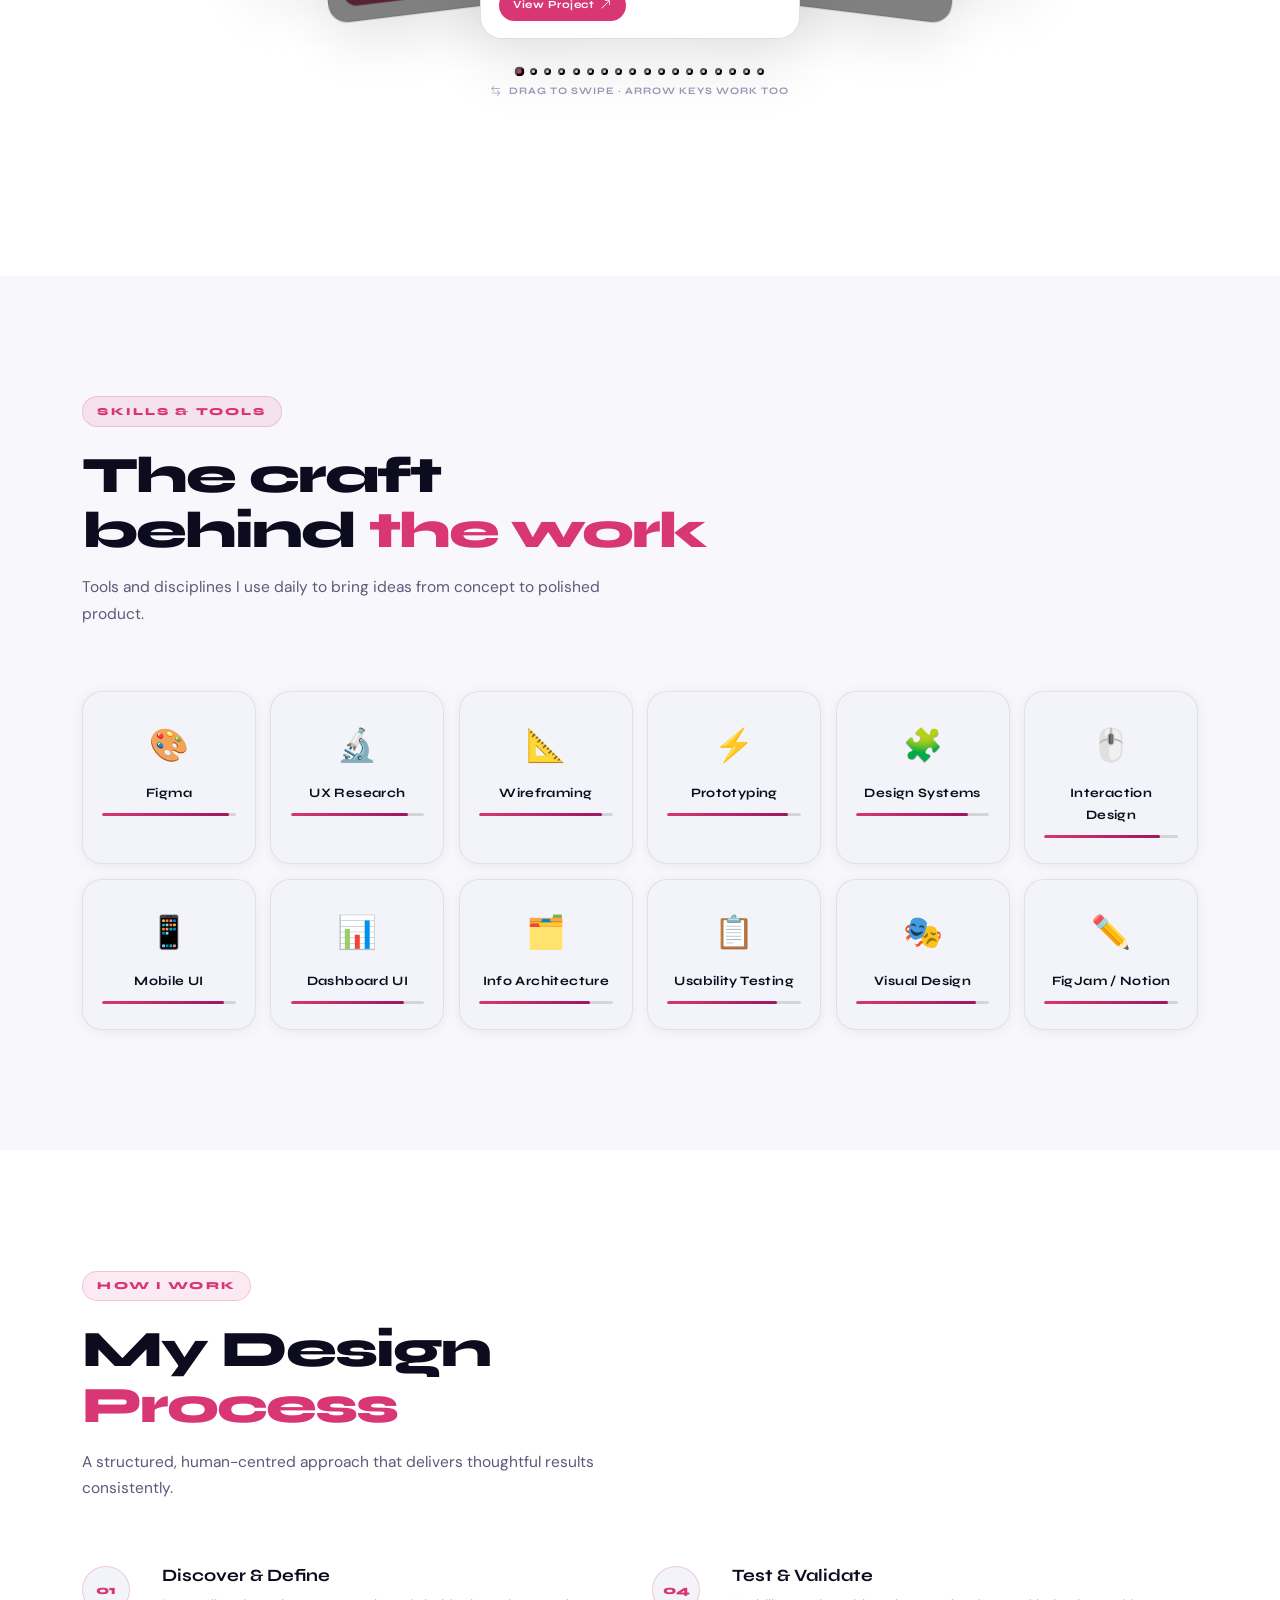
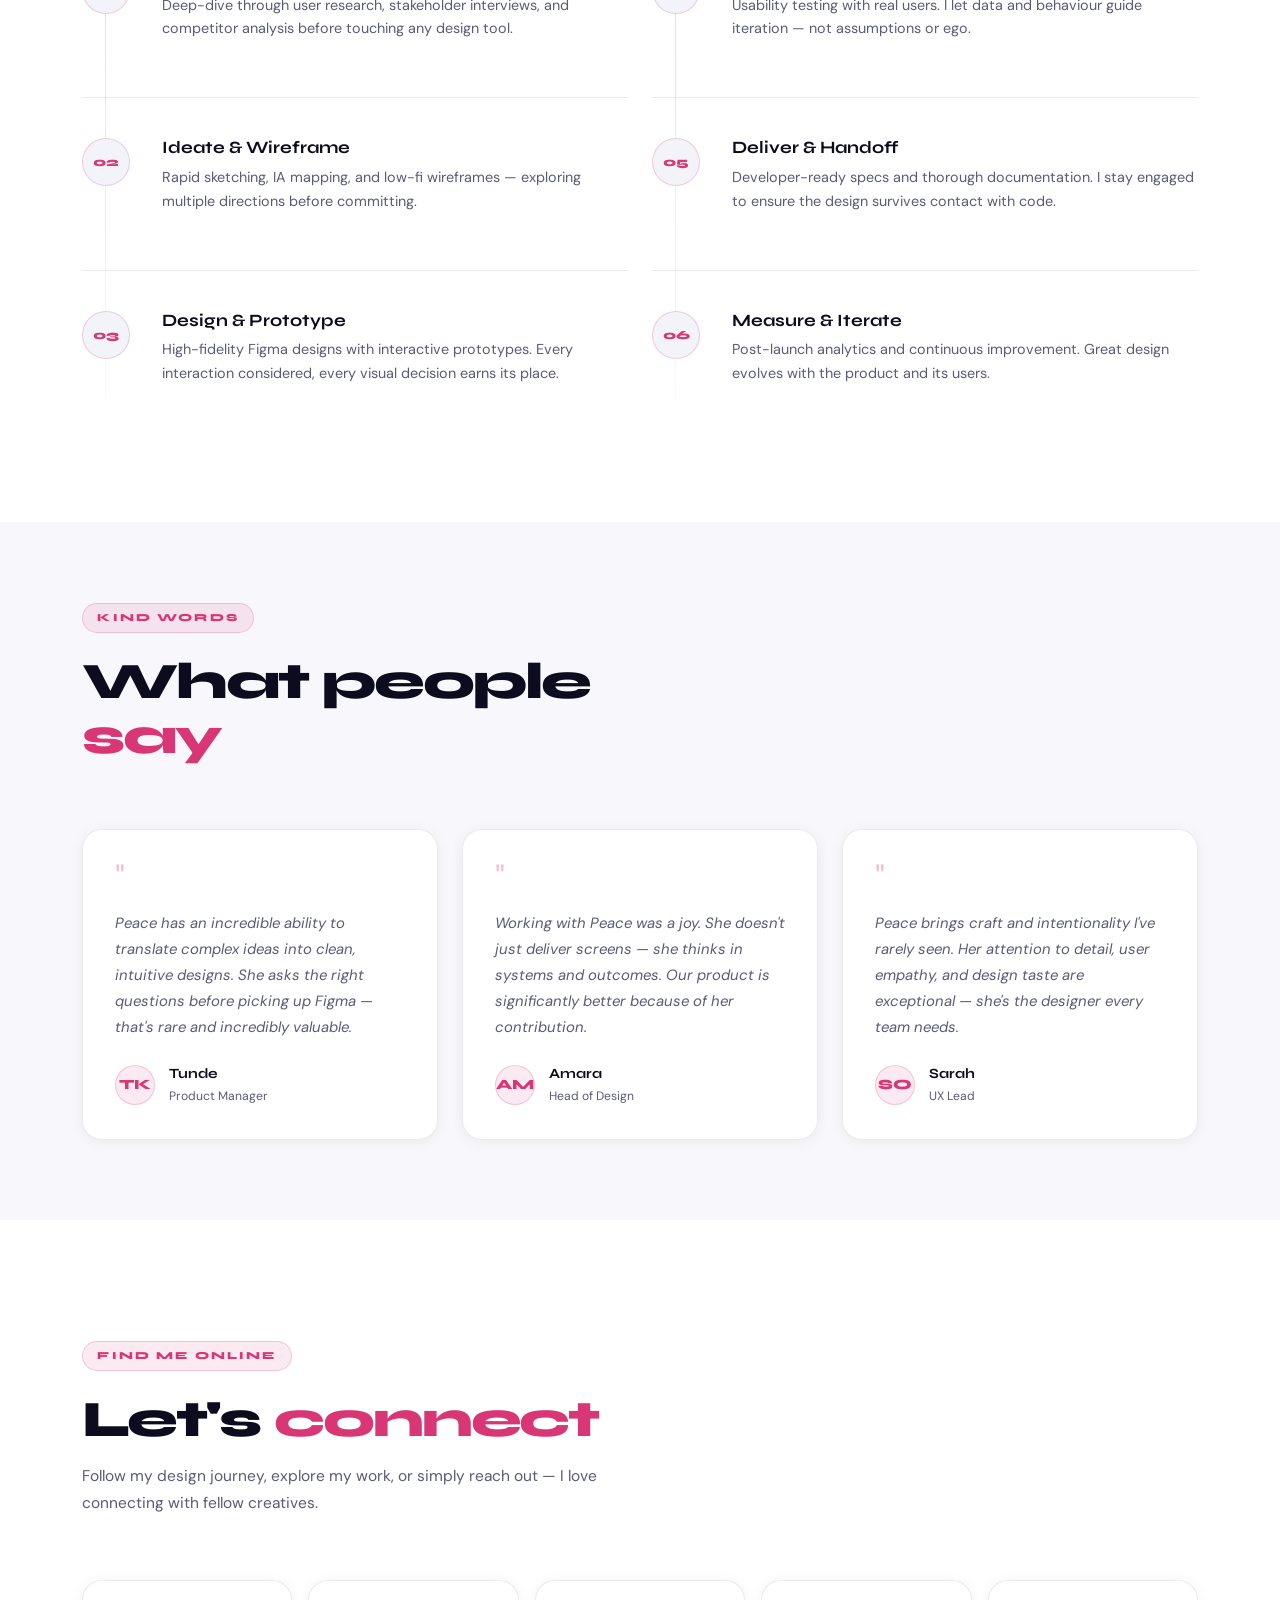
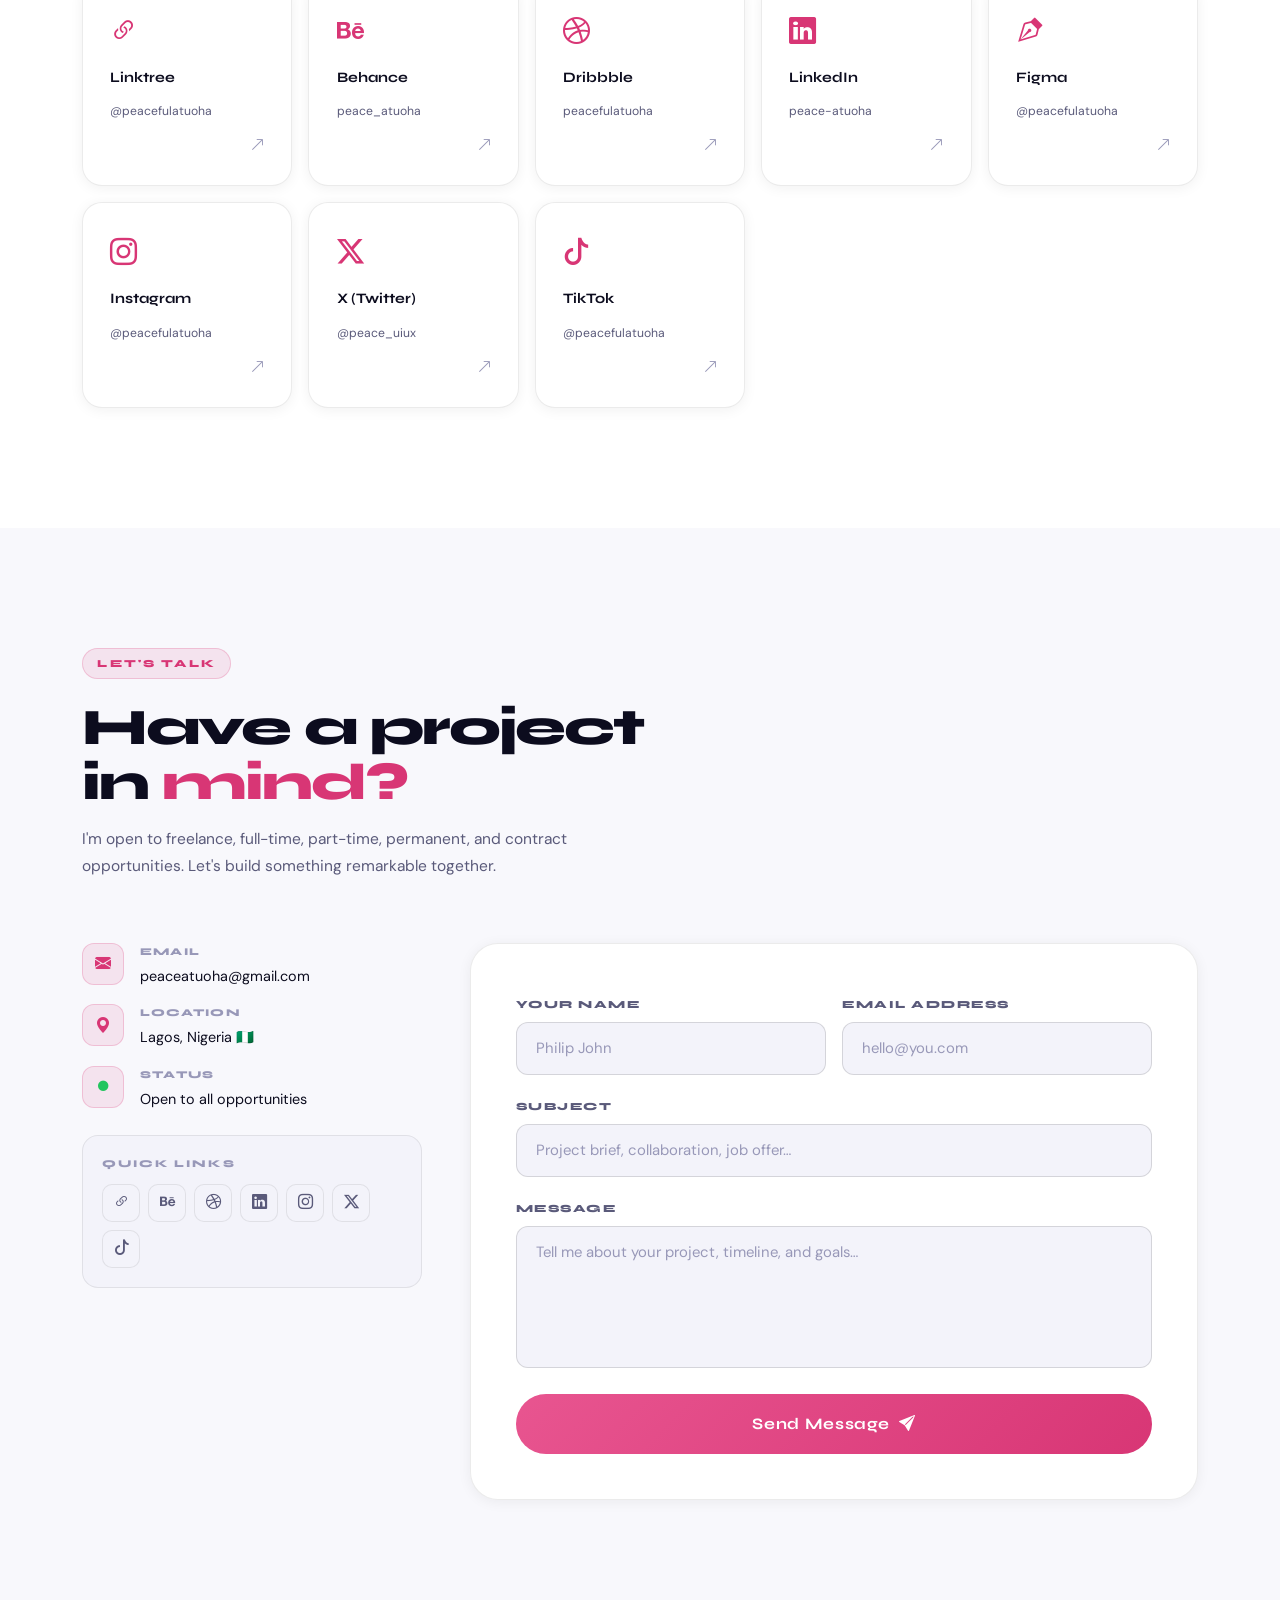
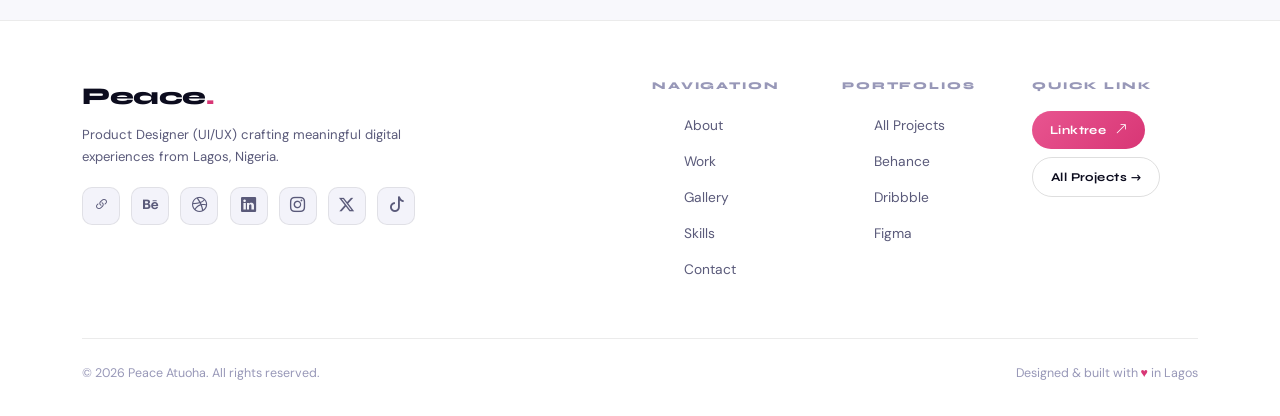
==== commit ef596c98: "project addon" ====
--- a/index.html
+++ b/index.html
@@ -385,7 +385,7 @@
             <div class="project-cat">Web App · Dashboard</div>
             <h3 class="project-name">Wessi AI Creative Workspace</h3>
             <p class="project-desc">Innovative AI-powered creative workspace designed to streamline the design process and enhance collaboration.</p>
-            <div class="project-tags"><span class="ptag">Dashboard</span><span class="ptag">Data Viz</span><span class="ptag">SaaS</span></div>
+            <div class="project-tags"><span class="ptag">AI</span><span class="ptag">Dashboard</span><span class="ptag">SaaS</span></div>
             <div class="project-links">
               <a href="https://www.behance.net/gallery/249466797/Wessi-AI-Creative-Workspace" target="_blank" rel="noopener" class="plink plink-b" onclick="event.stopPropagation()"><i class="bi bi-behance"></i> Behance</a>
               <a href="https://dribbble.com/shots/27380951-Wessi-AI" target="_blank" rel="noopener" class="plink plink-d" onclick="event.stopPropagation()"><i class="bi bi-dribbble"></i></a>
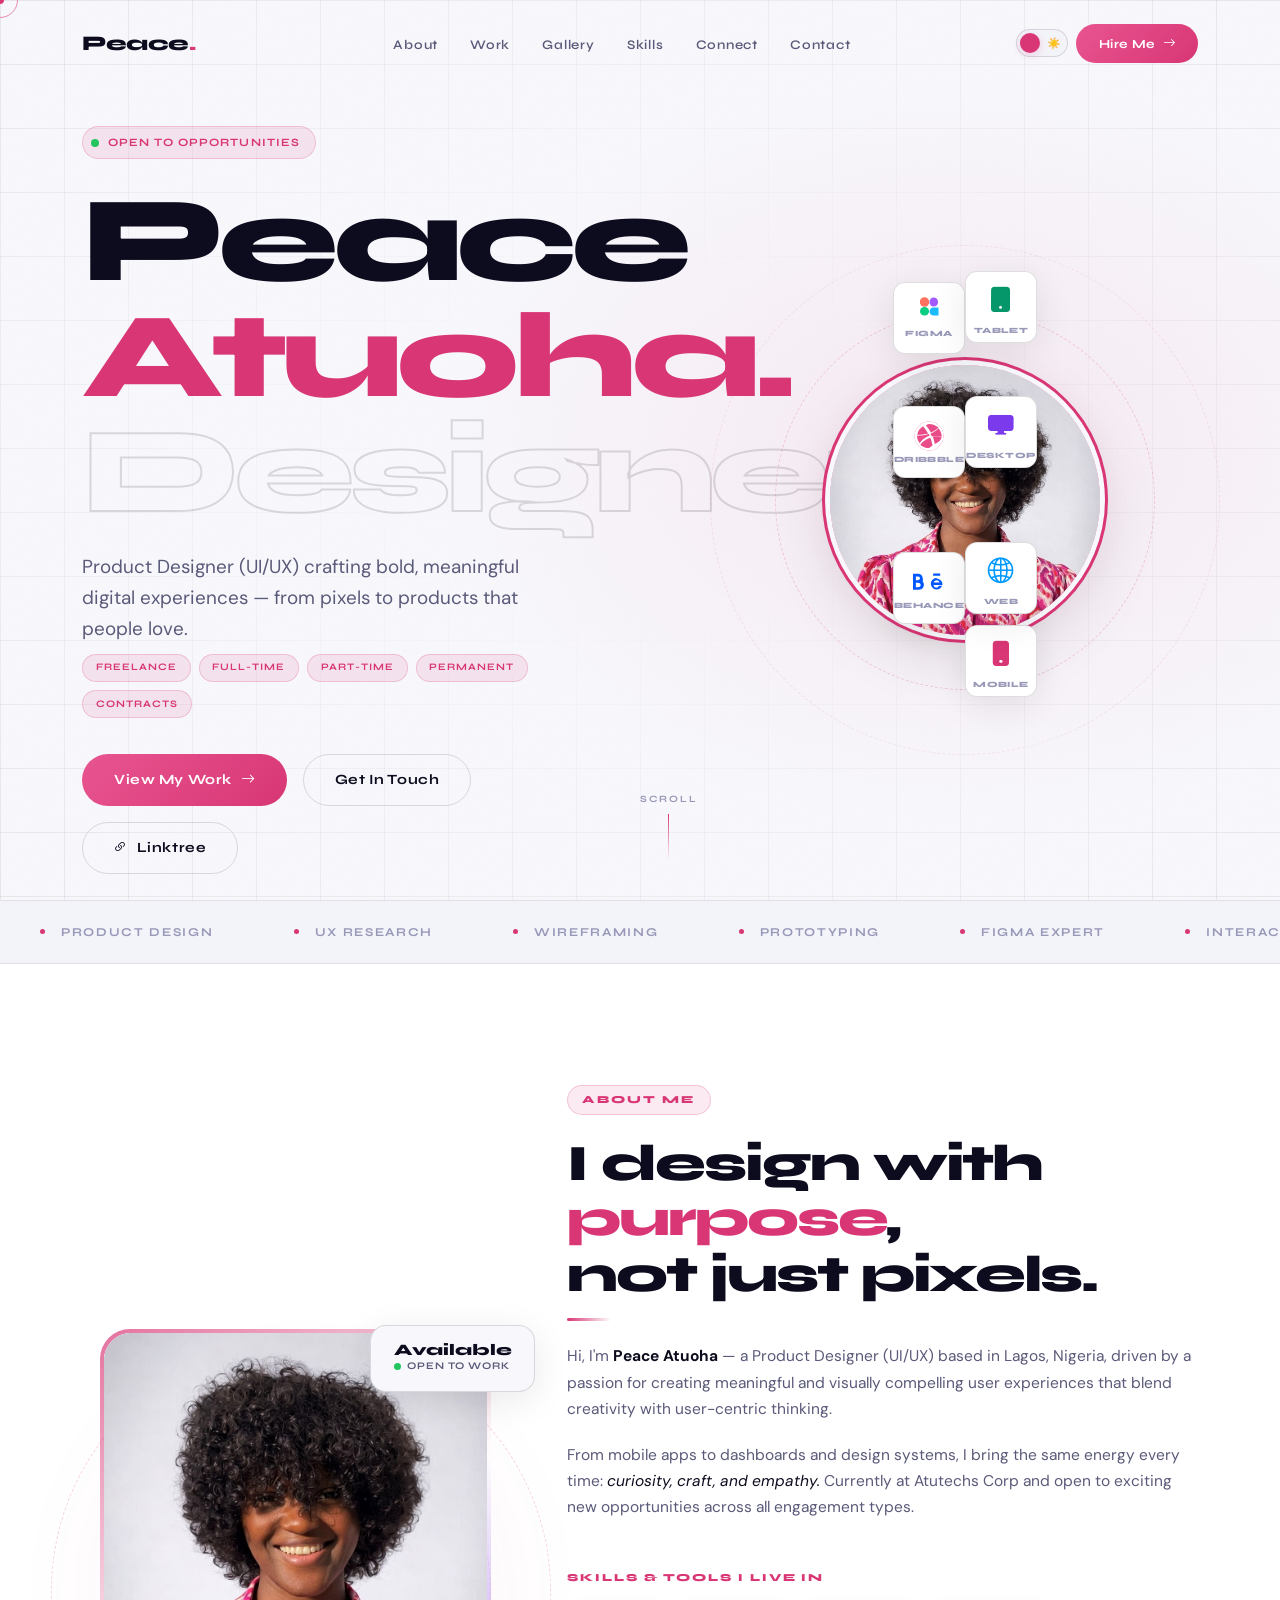
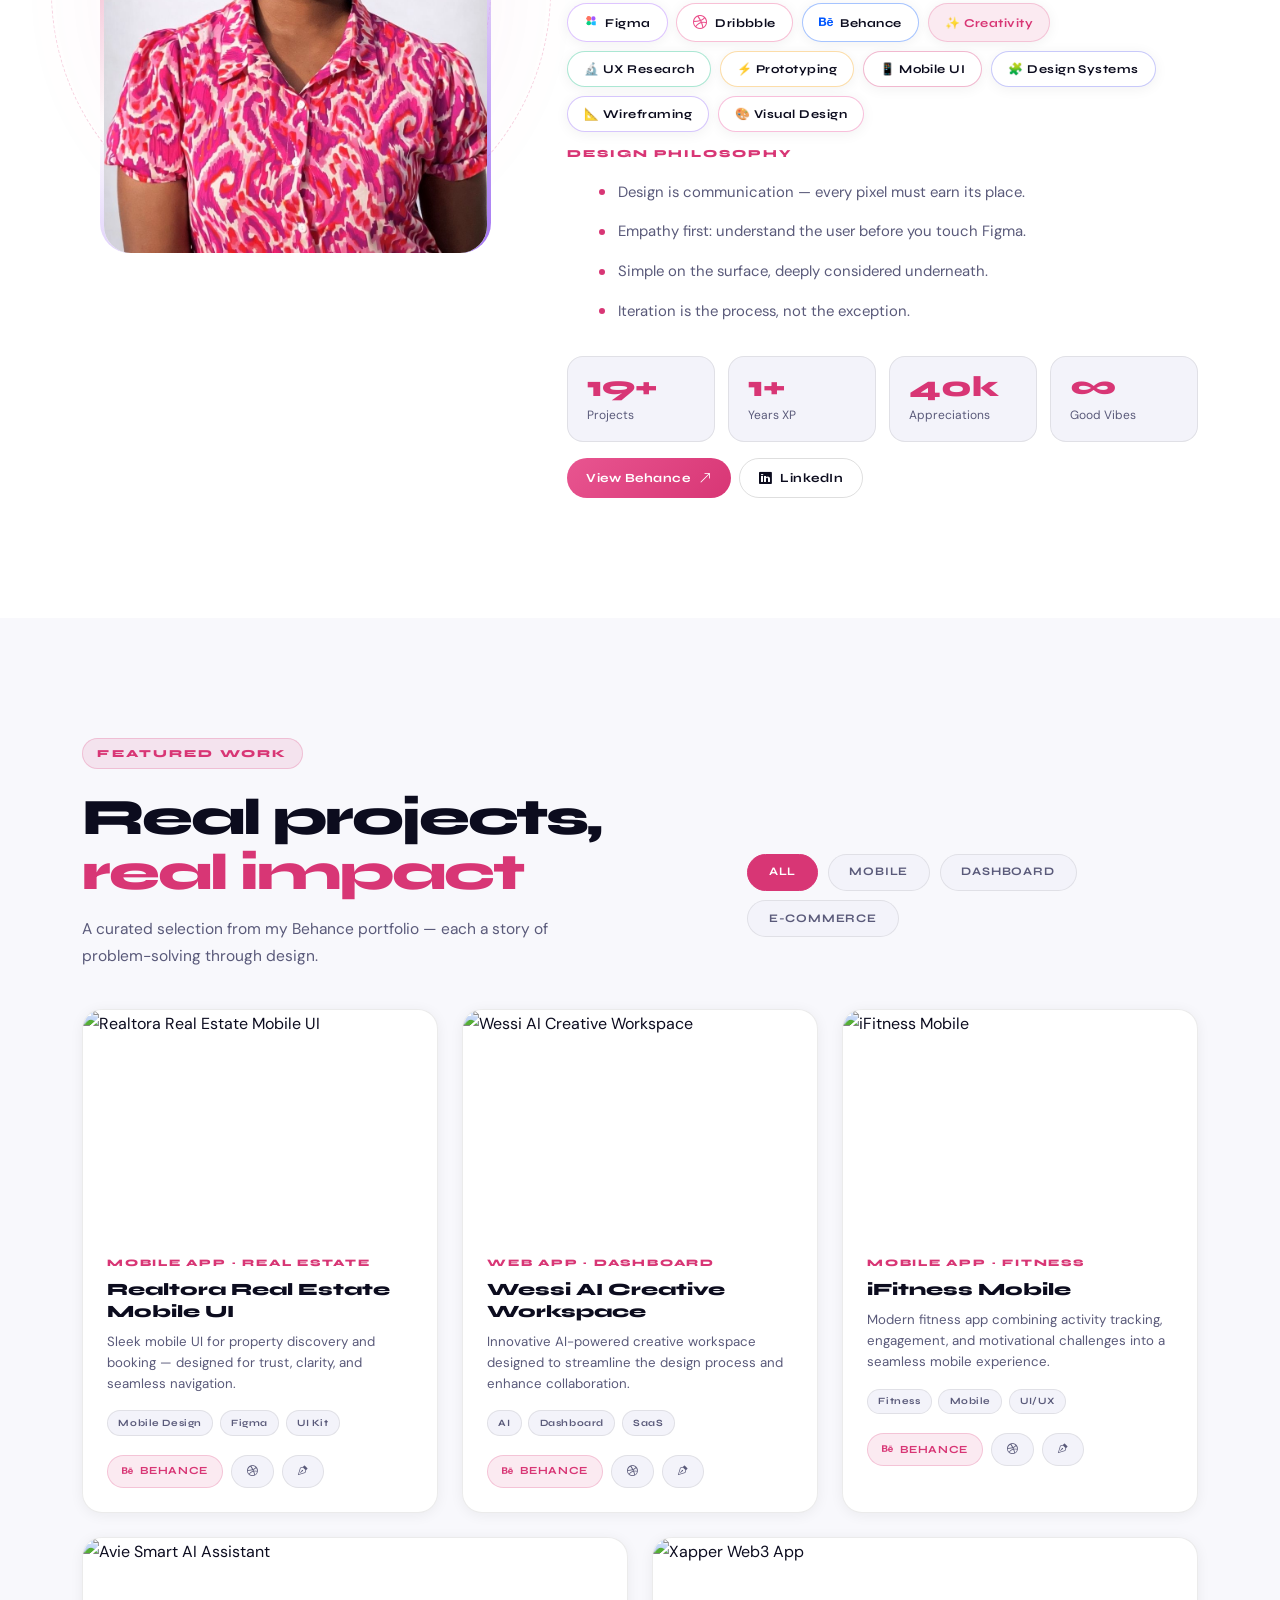
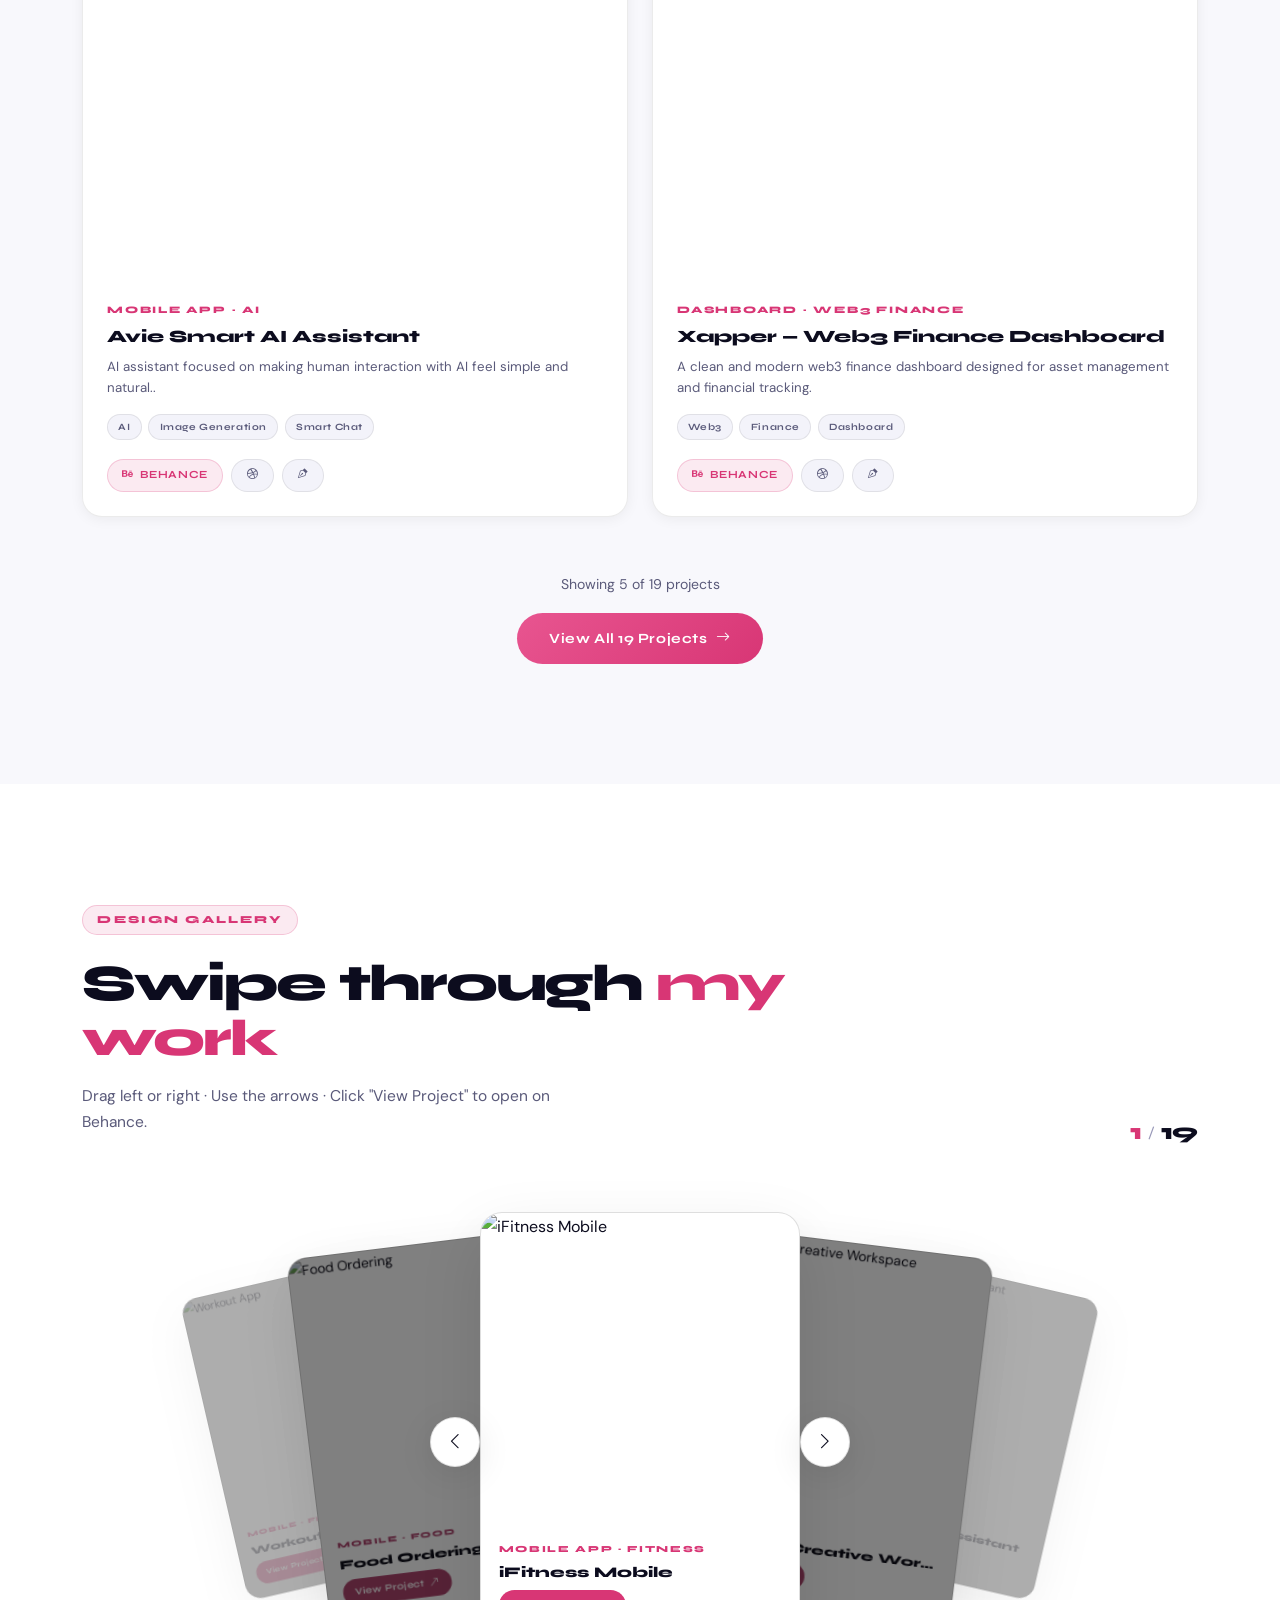
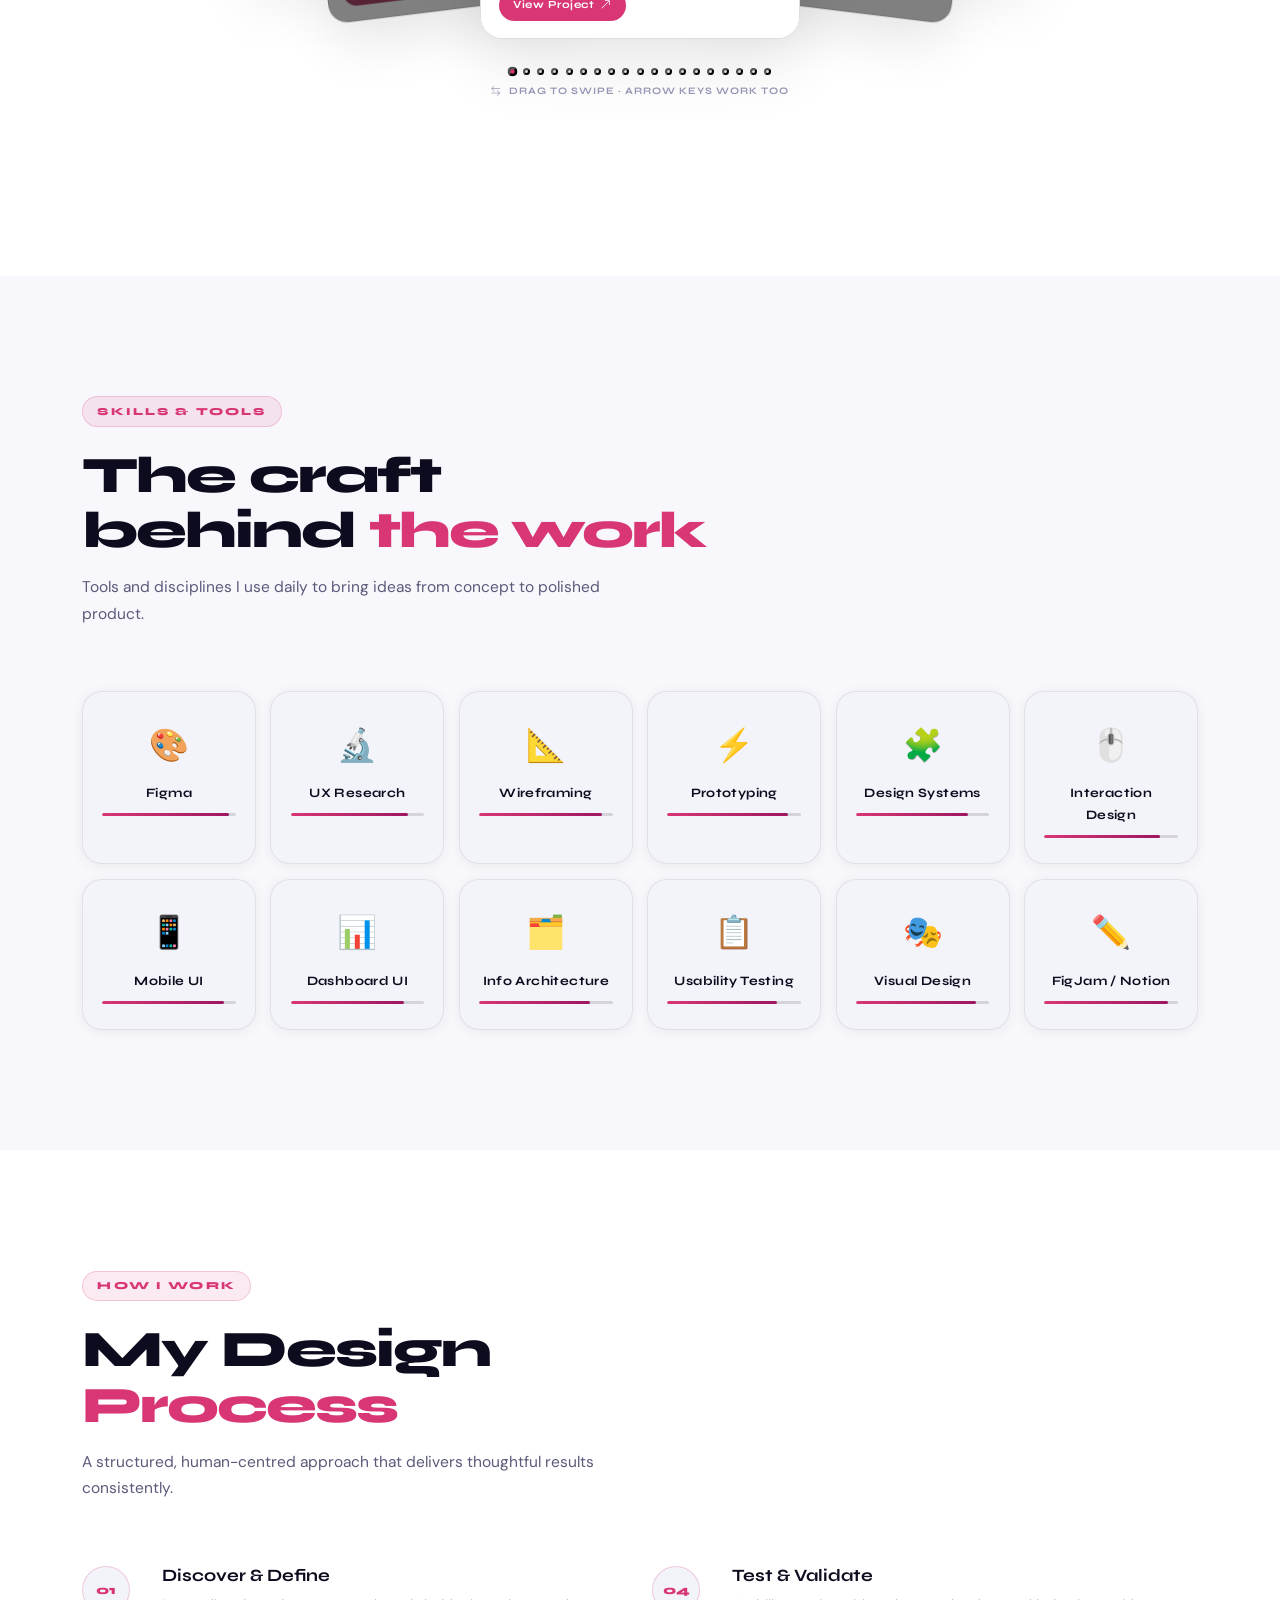
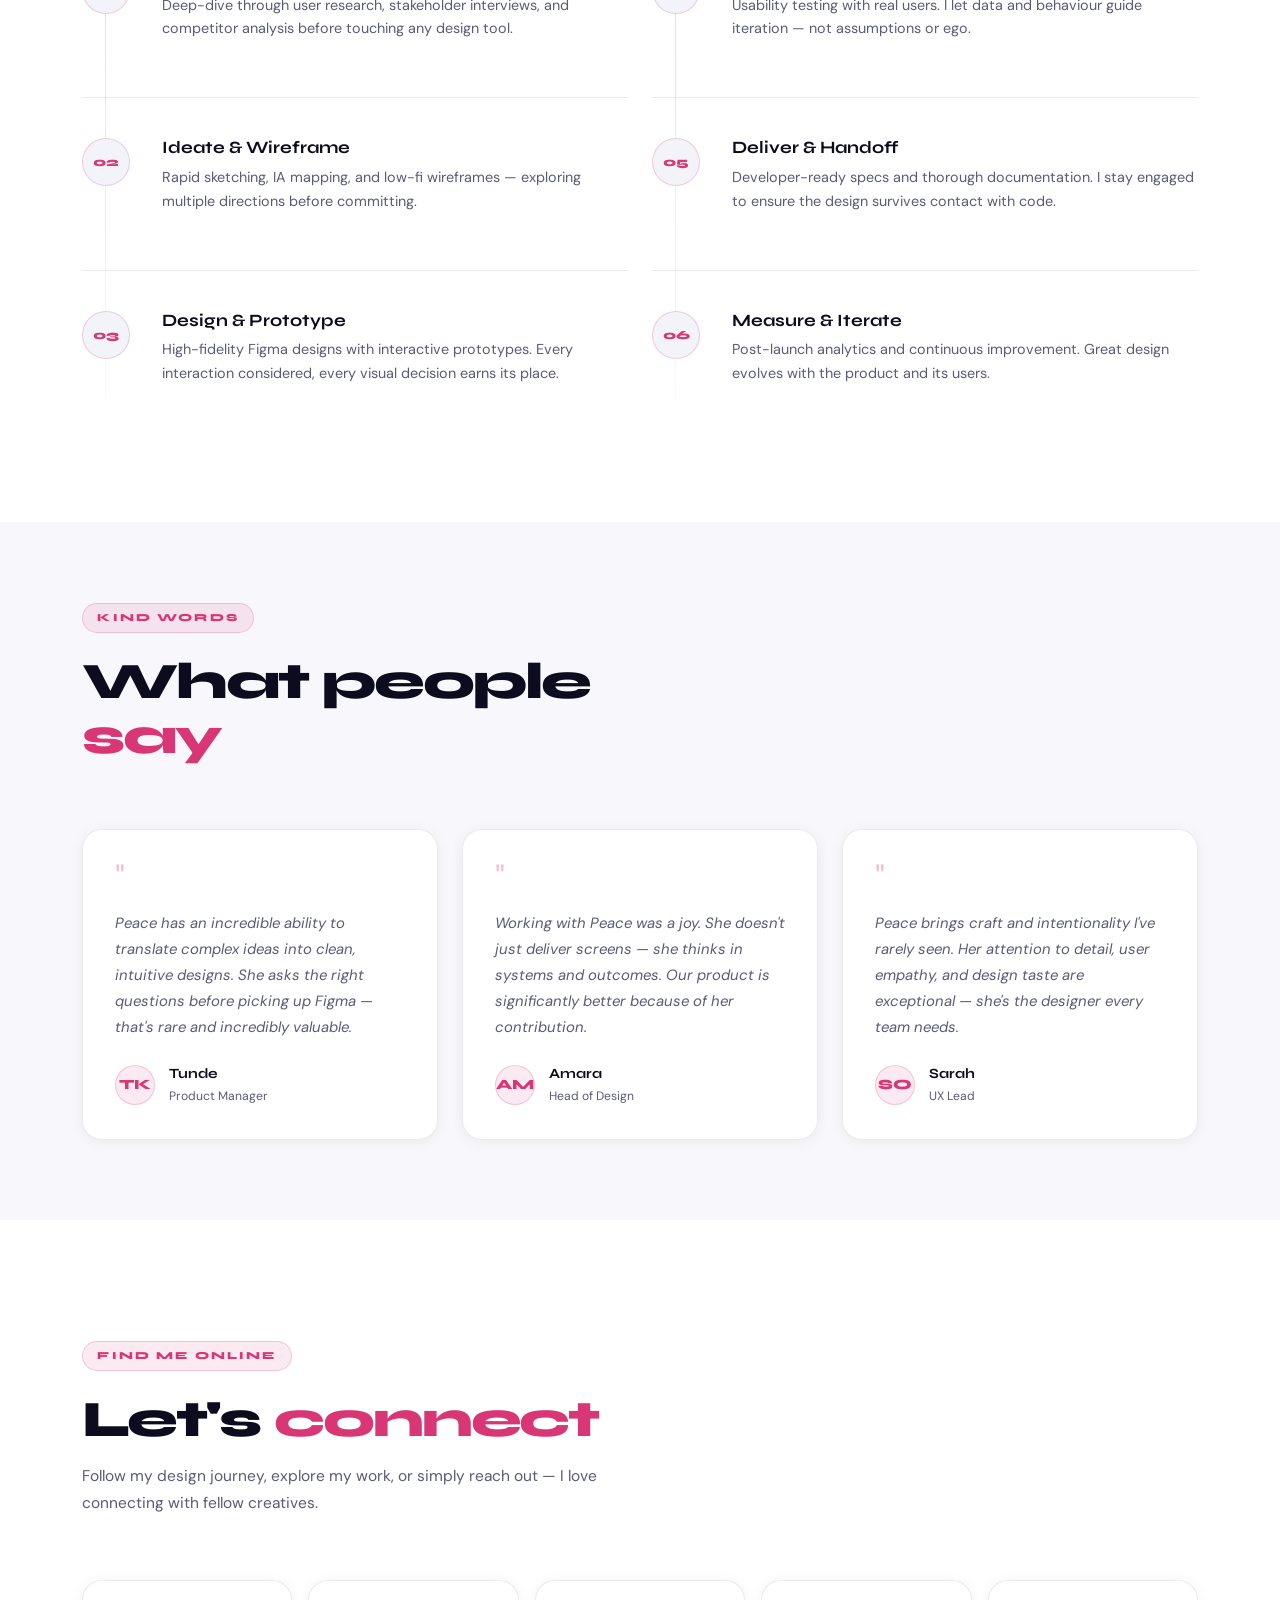
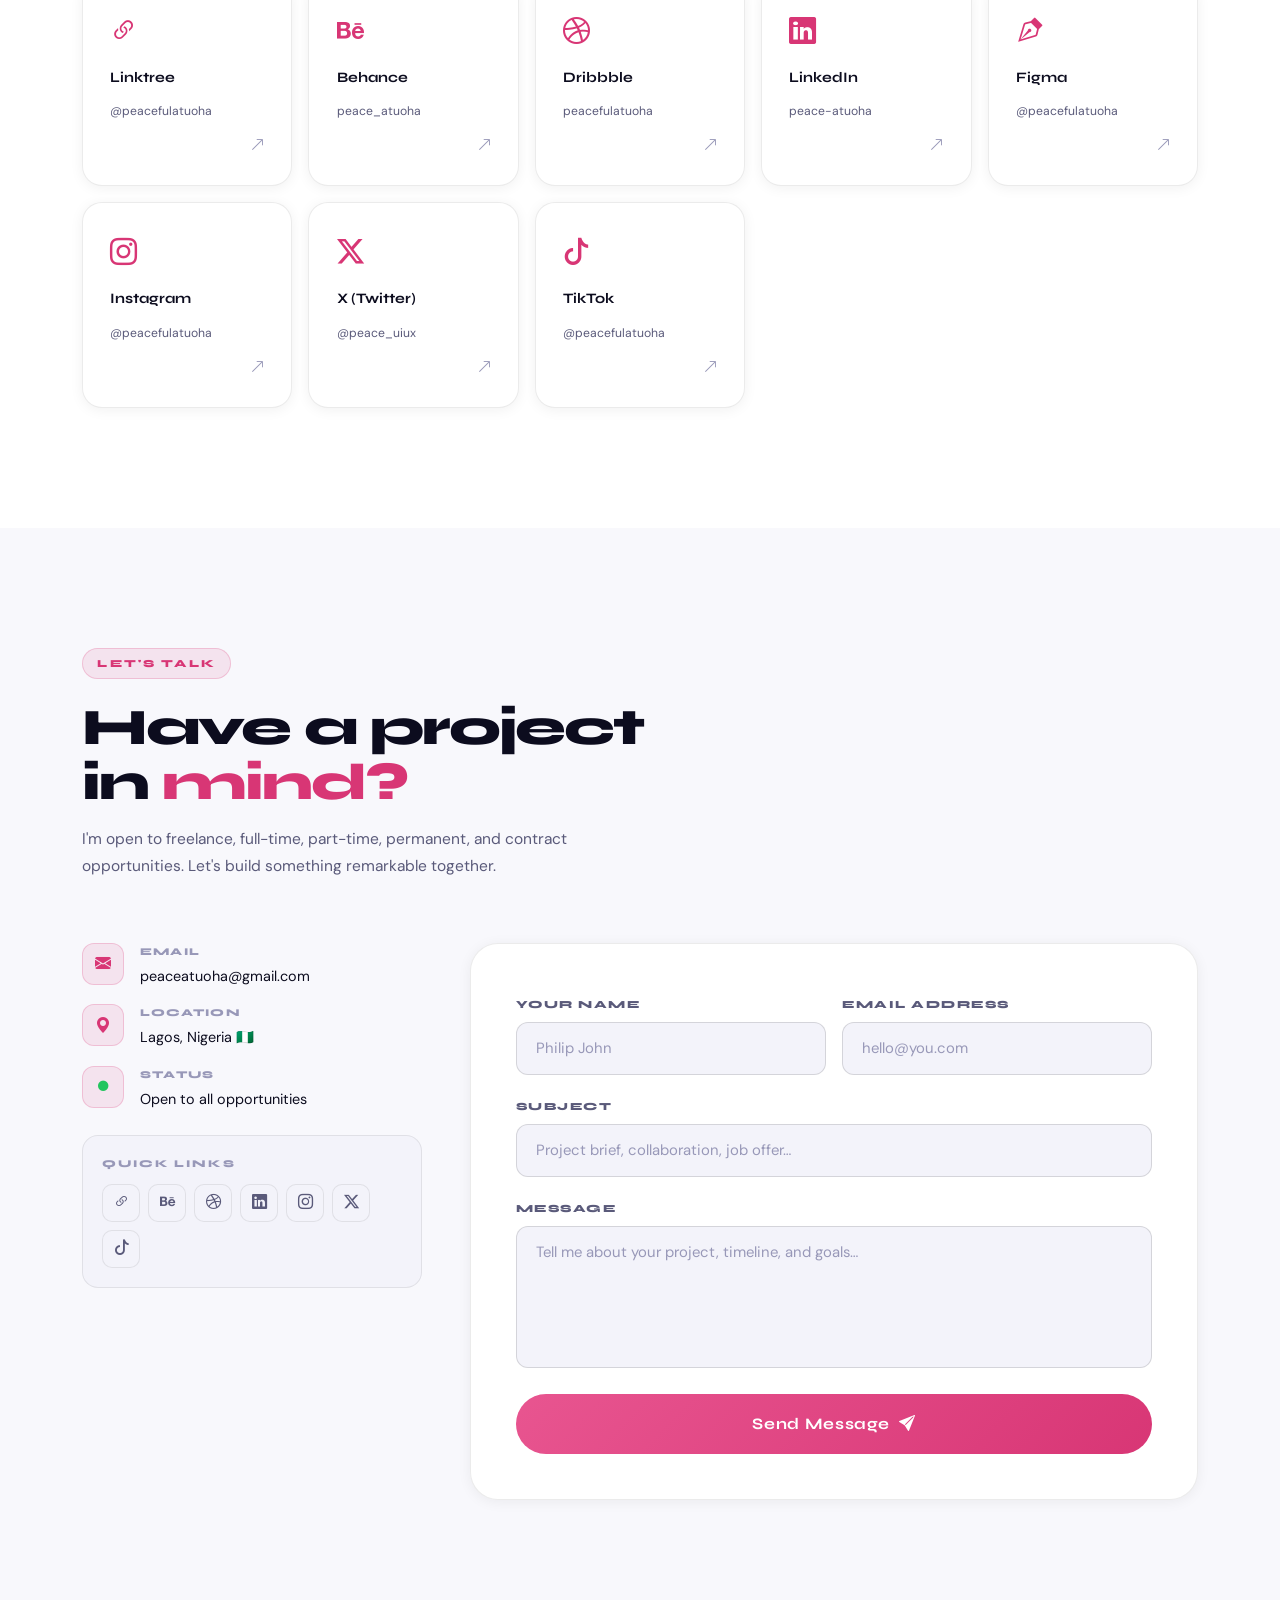
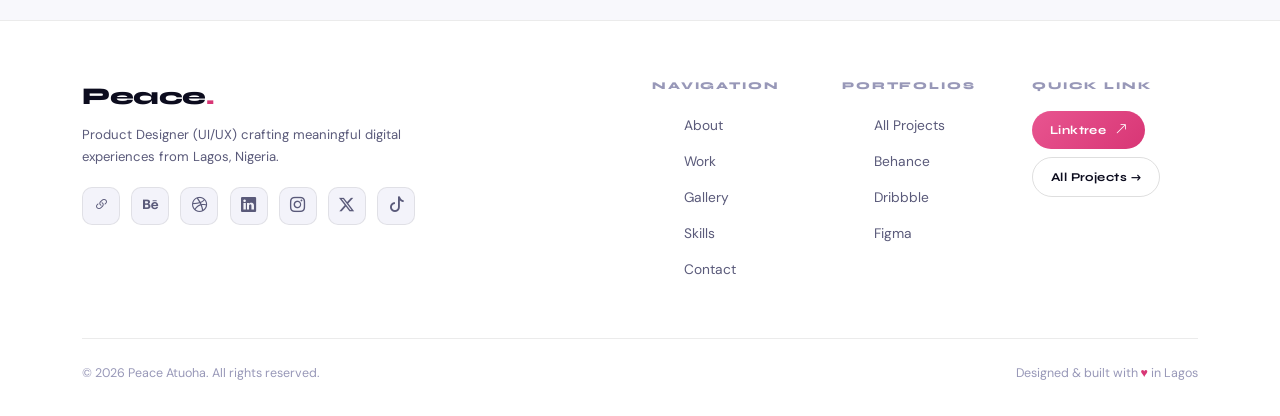
==== commit 8553ed28: "new project addon" ====
--- a/index.html
+++ b/index.html
@@ -312,7 +312,7 @@
           <li>Iteration is the process, not the exception.</li>
         </ul>
         <div class="stats-row">
-          <div class="stat-item"><div class="sn">18+</div><div class="sl">Projects</div></div>
+          <div class="stat-item"><div class="sn">19+</div><div class="sl">Projects</div></div>
           <div class="stat-item"><div class="sn">1+</div><div class="sl">Years XP</div></div>
           <div class="stat-item"><div class="sn">40k</div><div class="sl">Appreciations</div></div>
           <div class="stat-item"><div class="sn">∞</div><div class="sl">Good Vibes</div></div>
@@ -396,20 +396,20 @@
       </div>
 
       <div class="col-md-6 col-lg-4 project-item" data-category="mobile" data-aos="fade-up" data-aos-delay="160">
-        <div class="project-card" onclick="window.open('https://www.behance.net/gallery/244828705/Ridaa-Ride-Hailing-Mobile-App-UI','_blank')">
+        <div class="project-card" onclick="window.open('https://www.behance.net/gallery/251148565/iFitness-Mobile','_blank')">
           <div class="project-thumb">
-            <img src="https://mir-s3-cdn-cf.behance.net/projects/808/bbb2a7244828705.Y3JvcCwyMTYwLDE2OTAsMjQ2LDA.png" alt="Ridaa Ride Hailing App" loading="lazy" />
+            <img src="https://mir-cdn.behance.net/v1/rendition/project_modules/max_1200_webp/19b0d0251148565.6a300928319a4.png" alt="iFitness Mobile" loading="lazy" />
             <div class="project-overlay"><span class="view-label">Open Project</span></div>
           </div>
           <div class="project-info">
-            <div class="project-cat">Mobile App · Transport</div>
-            <h3 class="project-name">Ridaa — Ride Hailing App</h3>
-            <p class="project-desc">End-to-end UI/UX for a ride-hailing app prioritising speed, safety cues, and smooth mobile experience.</p>
-            <div class="project-tags"><span class="ptag">Mobile UI</span><span class="ptag">UX Flow</span><span class="ptag">Transport</span></div>
+            <div class="project-cat">Mobile App · Fitness</div>
+            <h3 class="project-name">iFitness Mobile</h3>
+            <p class="project-desc">Modern fitness app combining activity tracking, engagement, and motivational challenges into a seamless mobile experience.</p>
+            <div class="project-tags"><span class="ptag">Fitness</span><span class="ptag">Mobile</span><span class="ptag">UI/UX</span></div>
             <div class="project-links">
-              <a href="https://www.behance.net/gallery/244828705/Ridaa-Ride-Hailing-Mobile-App-UI" target="_blank" rel="noopener" class="plink plink-b" onclick="event.stopPropagation()"><i class="bi bi-behance"></i> Behance</a>
-              <a href="https://dribbble.com/shots/27128114-Ridaa-Ride-Hailing-Mobile-App-UI-UX-Case-Study" target="_blank" rel="noopener" class="plink plink-d" onclick="event.stopPropagation()"><i class="bi bi-dribbble"></i></a>
-              <a href="https://www.figma.com/community/file/1608755039279839145/ridaa-ride-hailing-mobile-ui-kit" target="_blank" rel="noopener" class="plink plink-f" onclick="event.stopPropagation()"><i class="bi bi-vector-pen"></i></a>
+              <a href="https://www.behance.net/gallery/251148565/iFitness-Mobile" target="_blank" rel="noopener" class="plink plink-b" onclick="event.stopPropagation()"><i class="bi bi-behance"></i> Behance</a>
+              <a href="https://dribbble.com/shots/27471900-iFitness-Mobile" target="_blank" rel="noopener" class="plink plink-d" onclick="event.stopPropagation()"><i class="bi bi-dribbble"></i></a>
+              <a href="https://www.figma.com/community/file/1648355448556250170/ifitness-mobile?q_id=6967da77-9ea0-4f8d-a4ce-caf0dbb72a2d" target="_blank" rel="noopener" class="plink plink-f" onclick="event.stopPropagation()"><i class="bi bi-vector-pen"></i></a>
             </div>
           </div>
         </div>
@@ -458,8 +458,8 @@
     </div>
 
     <div class="view-all-wrap" data-aos="fade-up">
-      <p style="color:var(--muted);font-size:.88rem;margin-bottom:1rem">Showing 5 of 18 projects</p>
-      <a href="projects.html" class="btn-pink">View All 18 Projects <i class="bi bi-arrow-right"></i></a>
+      <p style="color:var(--muted);font-size:.88rem;margin-bottom:1rem">Showing 5 of 19 projects</p>
+      <a href="projects.html" class="btn-pink">View All 19 Projects <i class="bi bi-arrow-right"></i></a>
     </div>
 
   </div>
@@ -481,7 +481,7 @@
         <div class="swipe-counter">
           <span id="swipeCurrent">1</span>
           <span class="swipe-sep">/</span>
-          <span id="swipeTotal">18</span>
+          <span id="swipeTotal">19</span>
         </div>
       </div>
     </div>
@@ -491,7 +491,17 @@
   <div class="swipe-outer" data-aos="fade-up" data-aos-delay="120">
     <div class="swipe-stage" id="swipeStage">
 
-
+      <div class="scard" data-index="0"
+           data-href="https://www.behance.net/gallery/251148565/iFitness-Mobile">
+        <img src="https://mir-cdn.behance.net/v1/rendition/project_modules/max_1200_webp/19b0d0251148565.6a300928319a4.png" alt="iFitness Mobile" />
+        <div class="scard-info">
+          <span class="scard-cat">Mobile App · Fitness</span>
+          <h3 class="scard-title">iFitness Mobile</h3>
+          <a href="https://www.behance.net/gallery/251148565/iFitness-Mobile" target="_blank" rel="noopener" class="scard-btn">
+            View Project <i class="bi bi-arrow-up-right"></i>
+          </a>
+        </div>
+      </div>
 
 
 
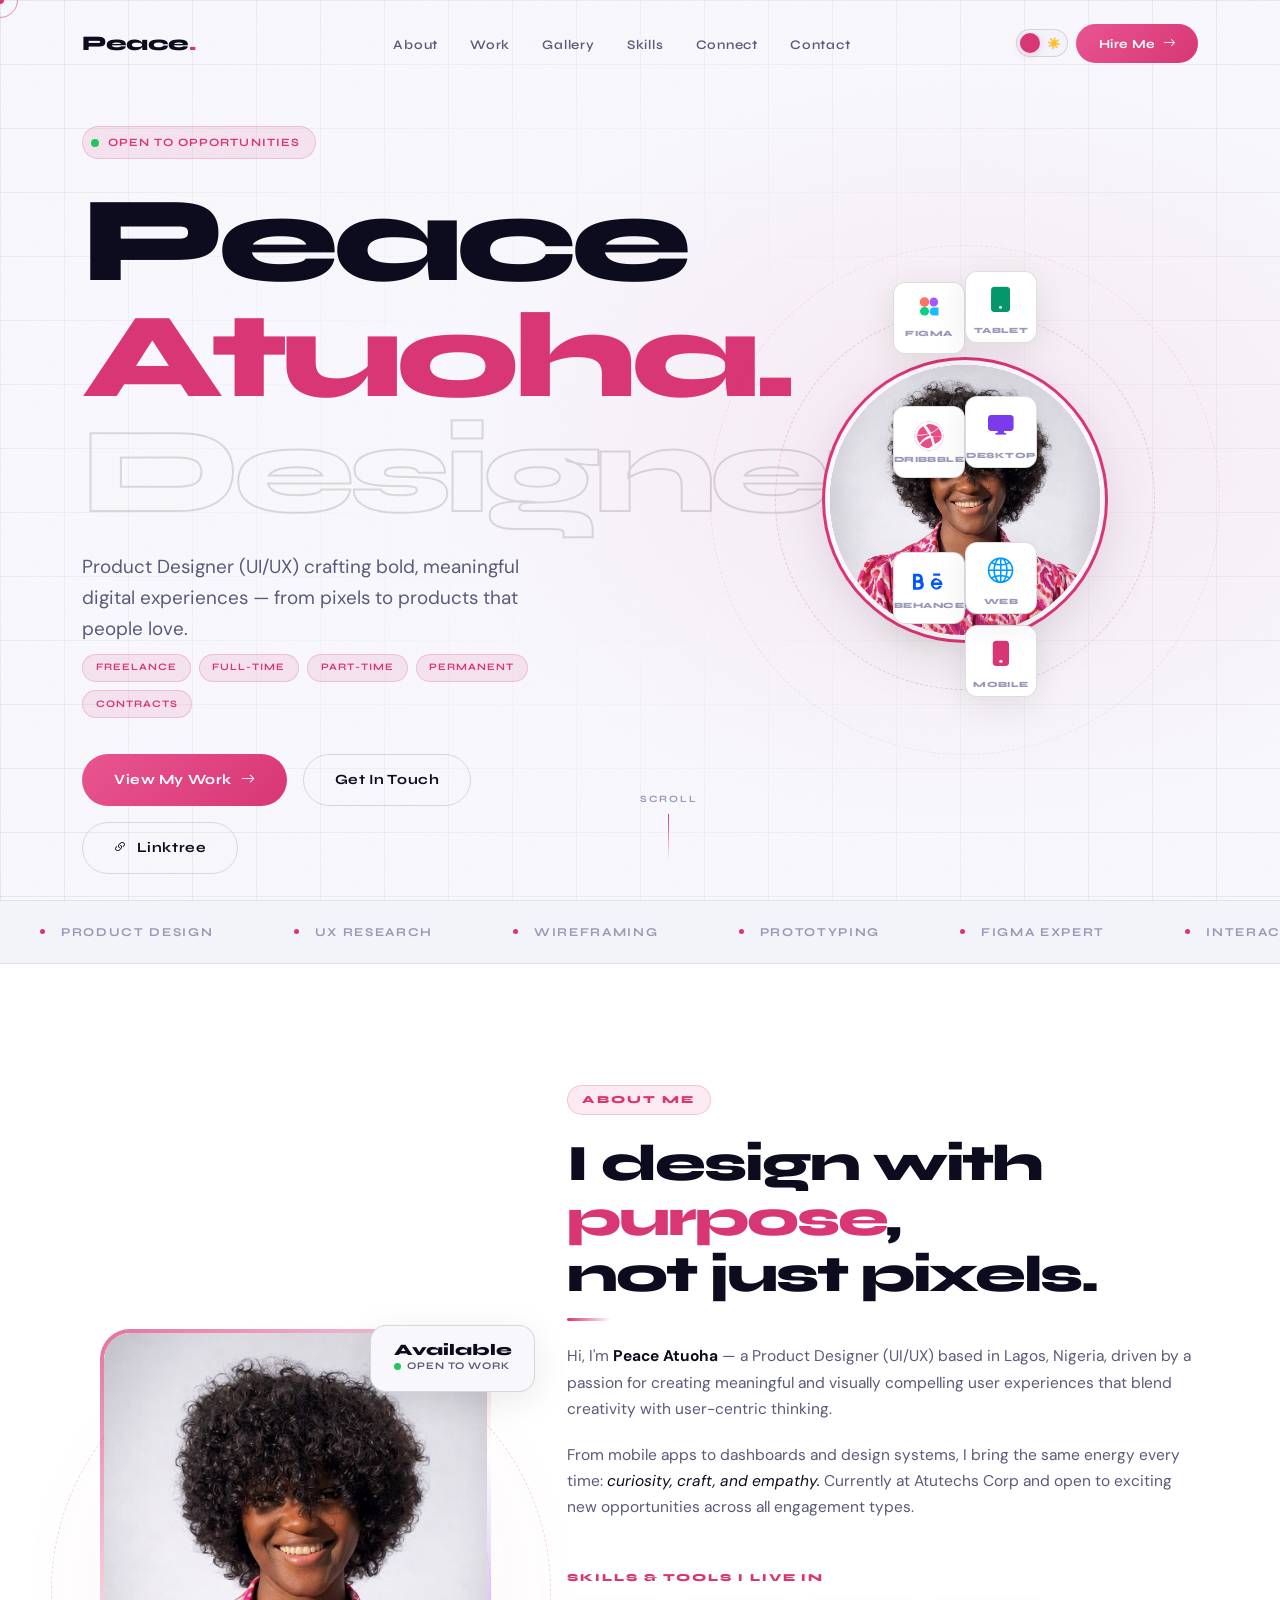
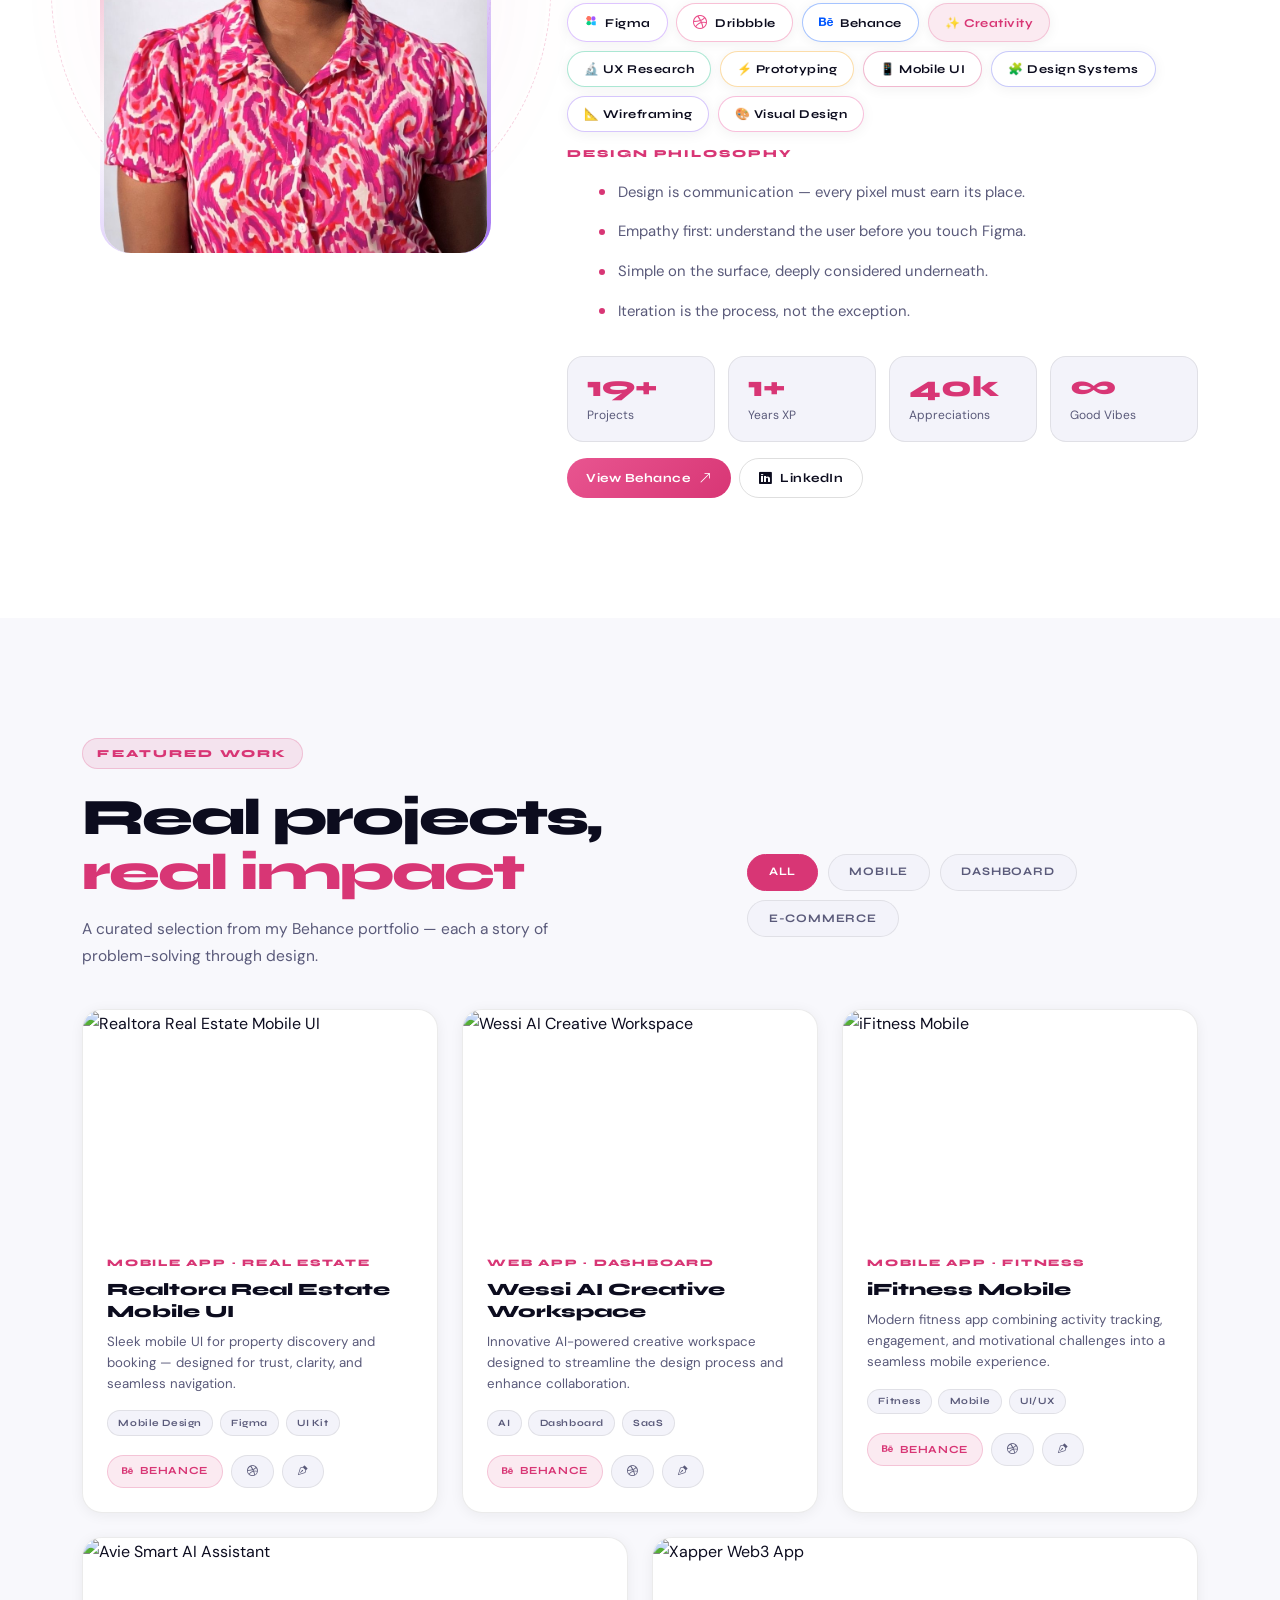
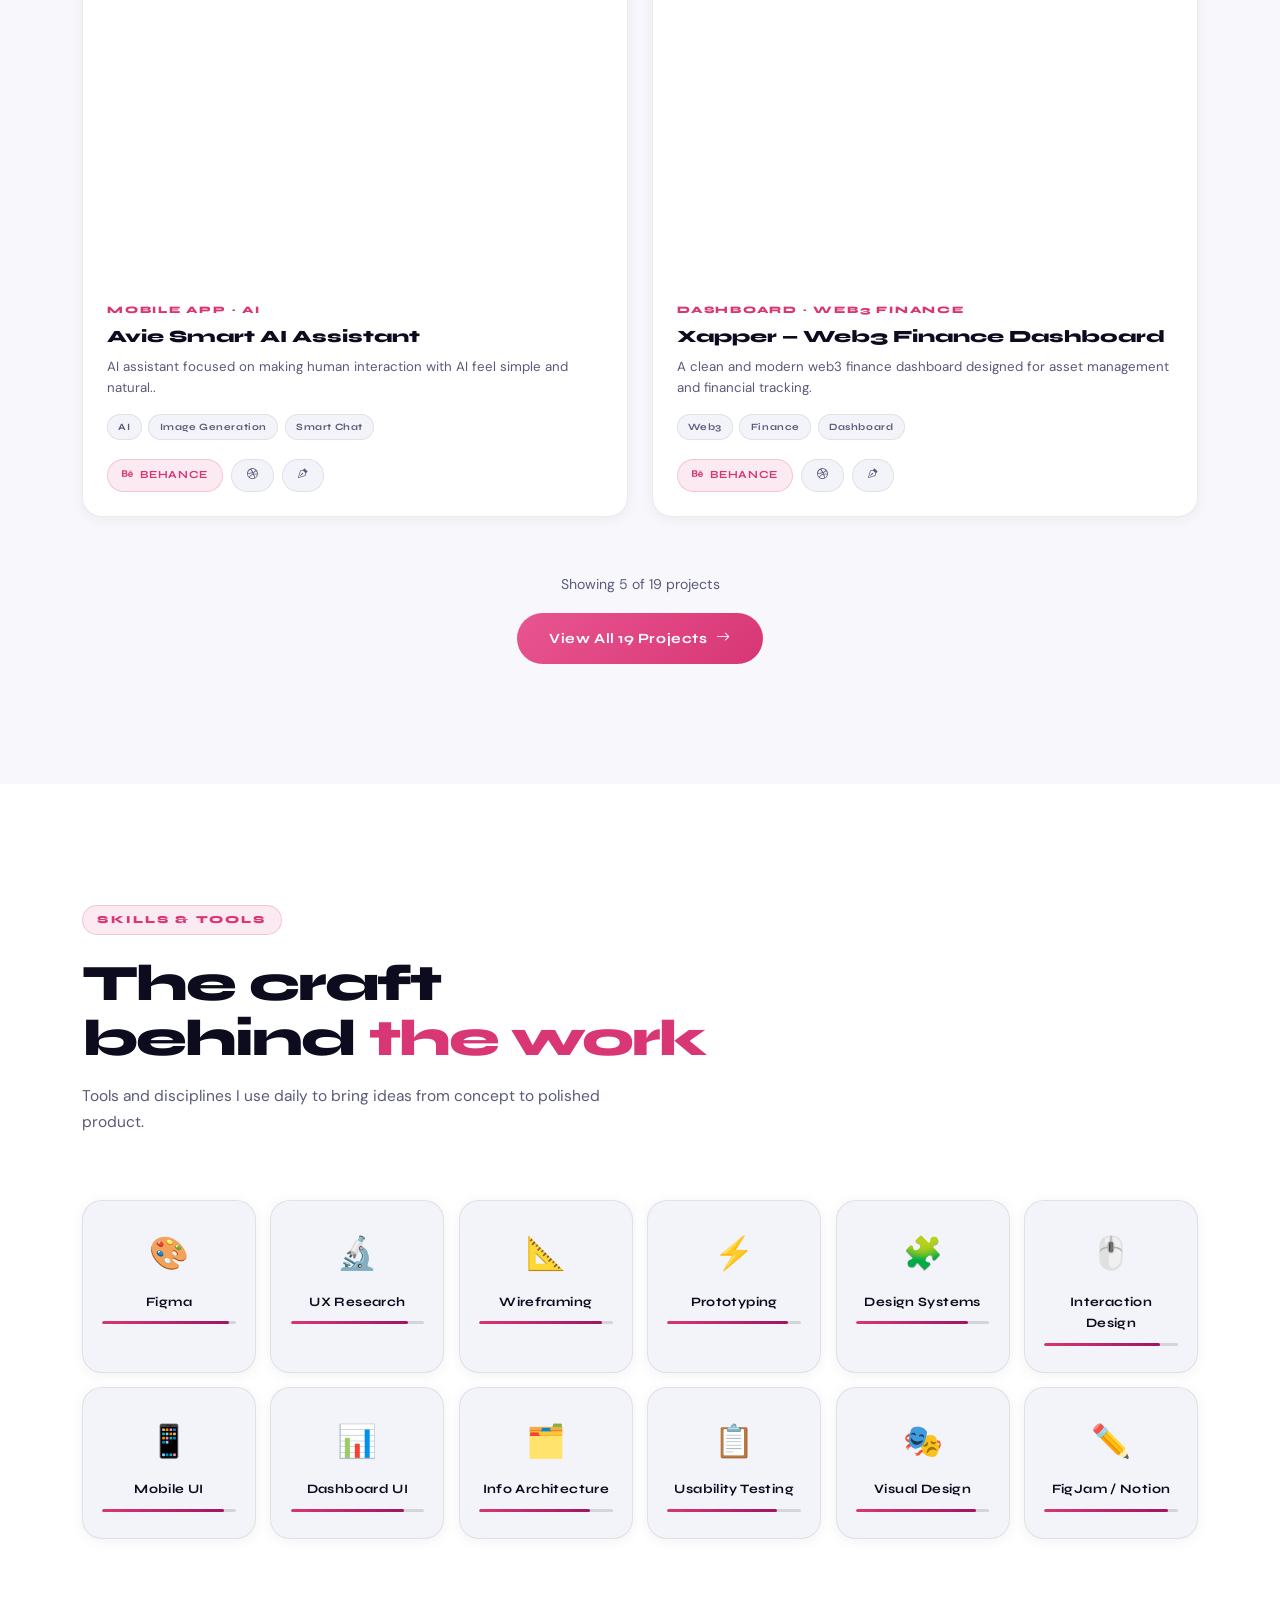
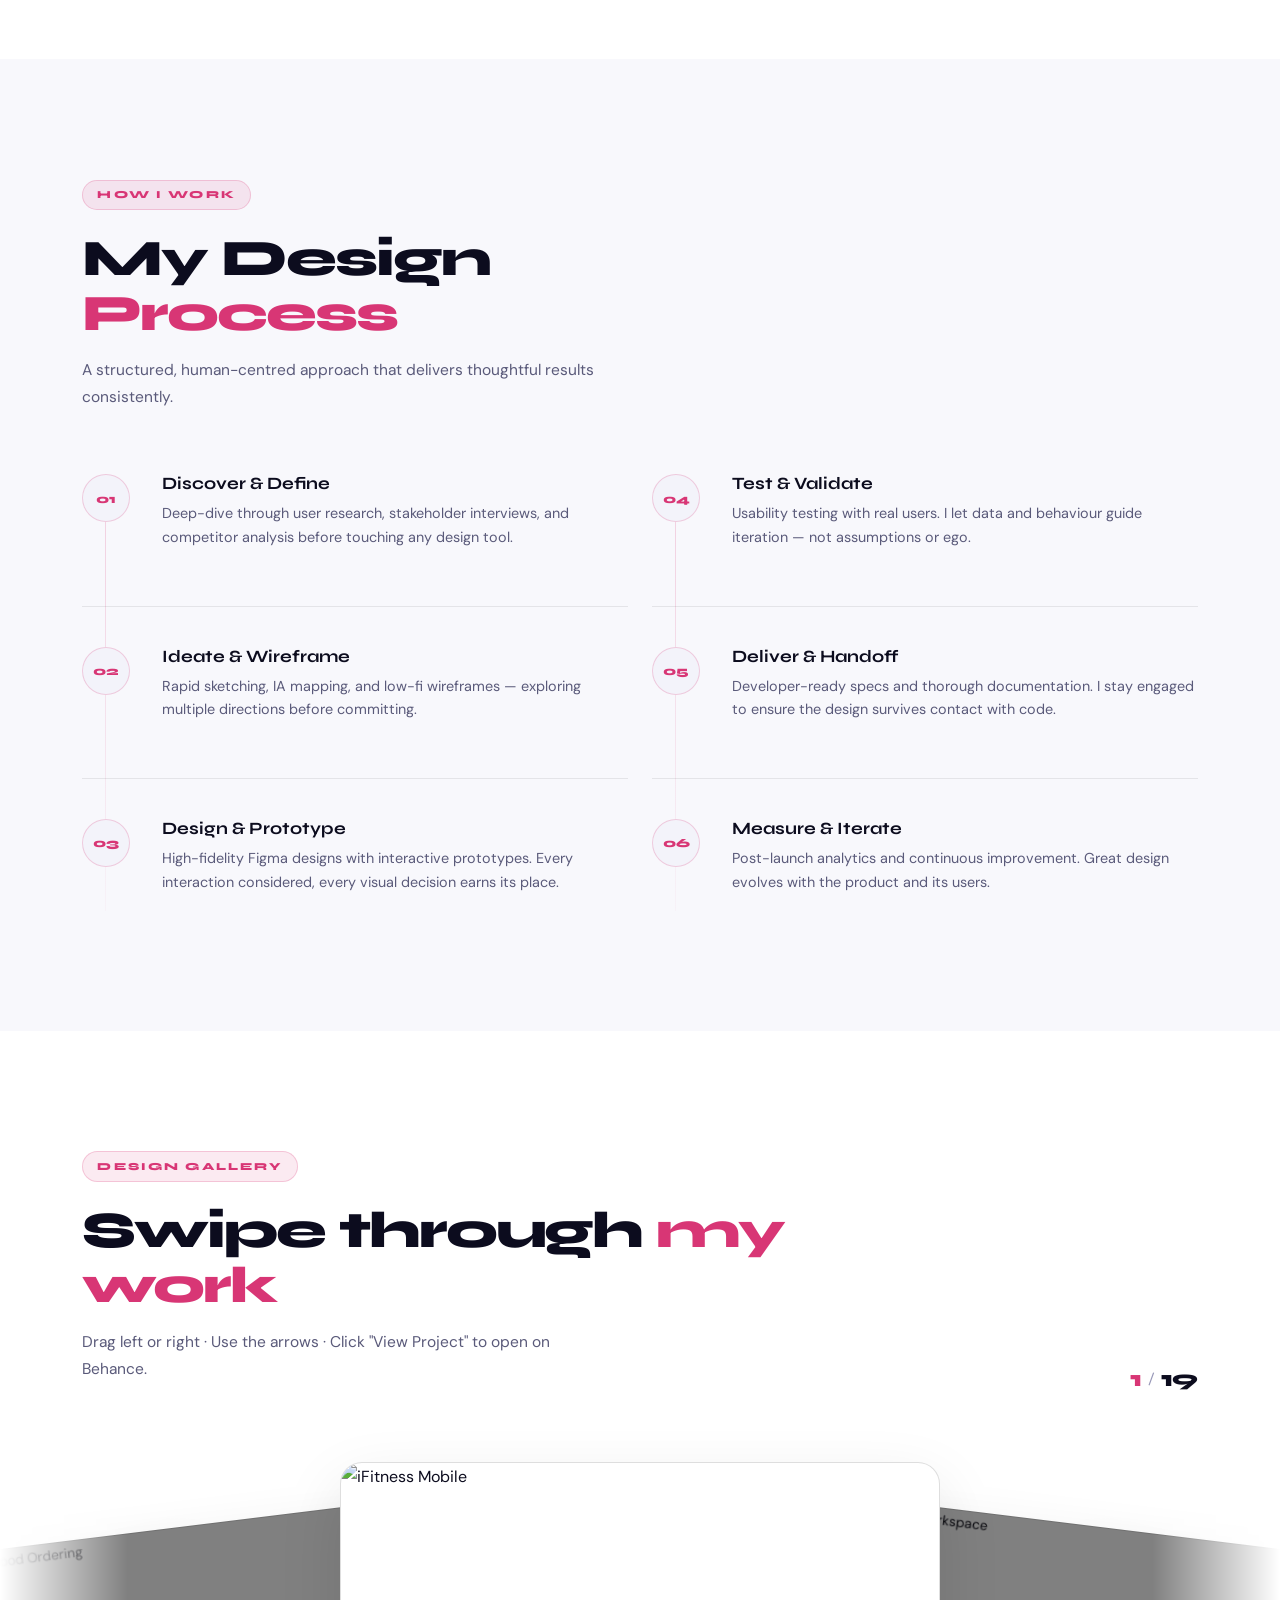
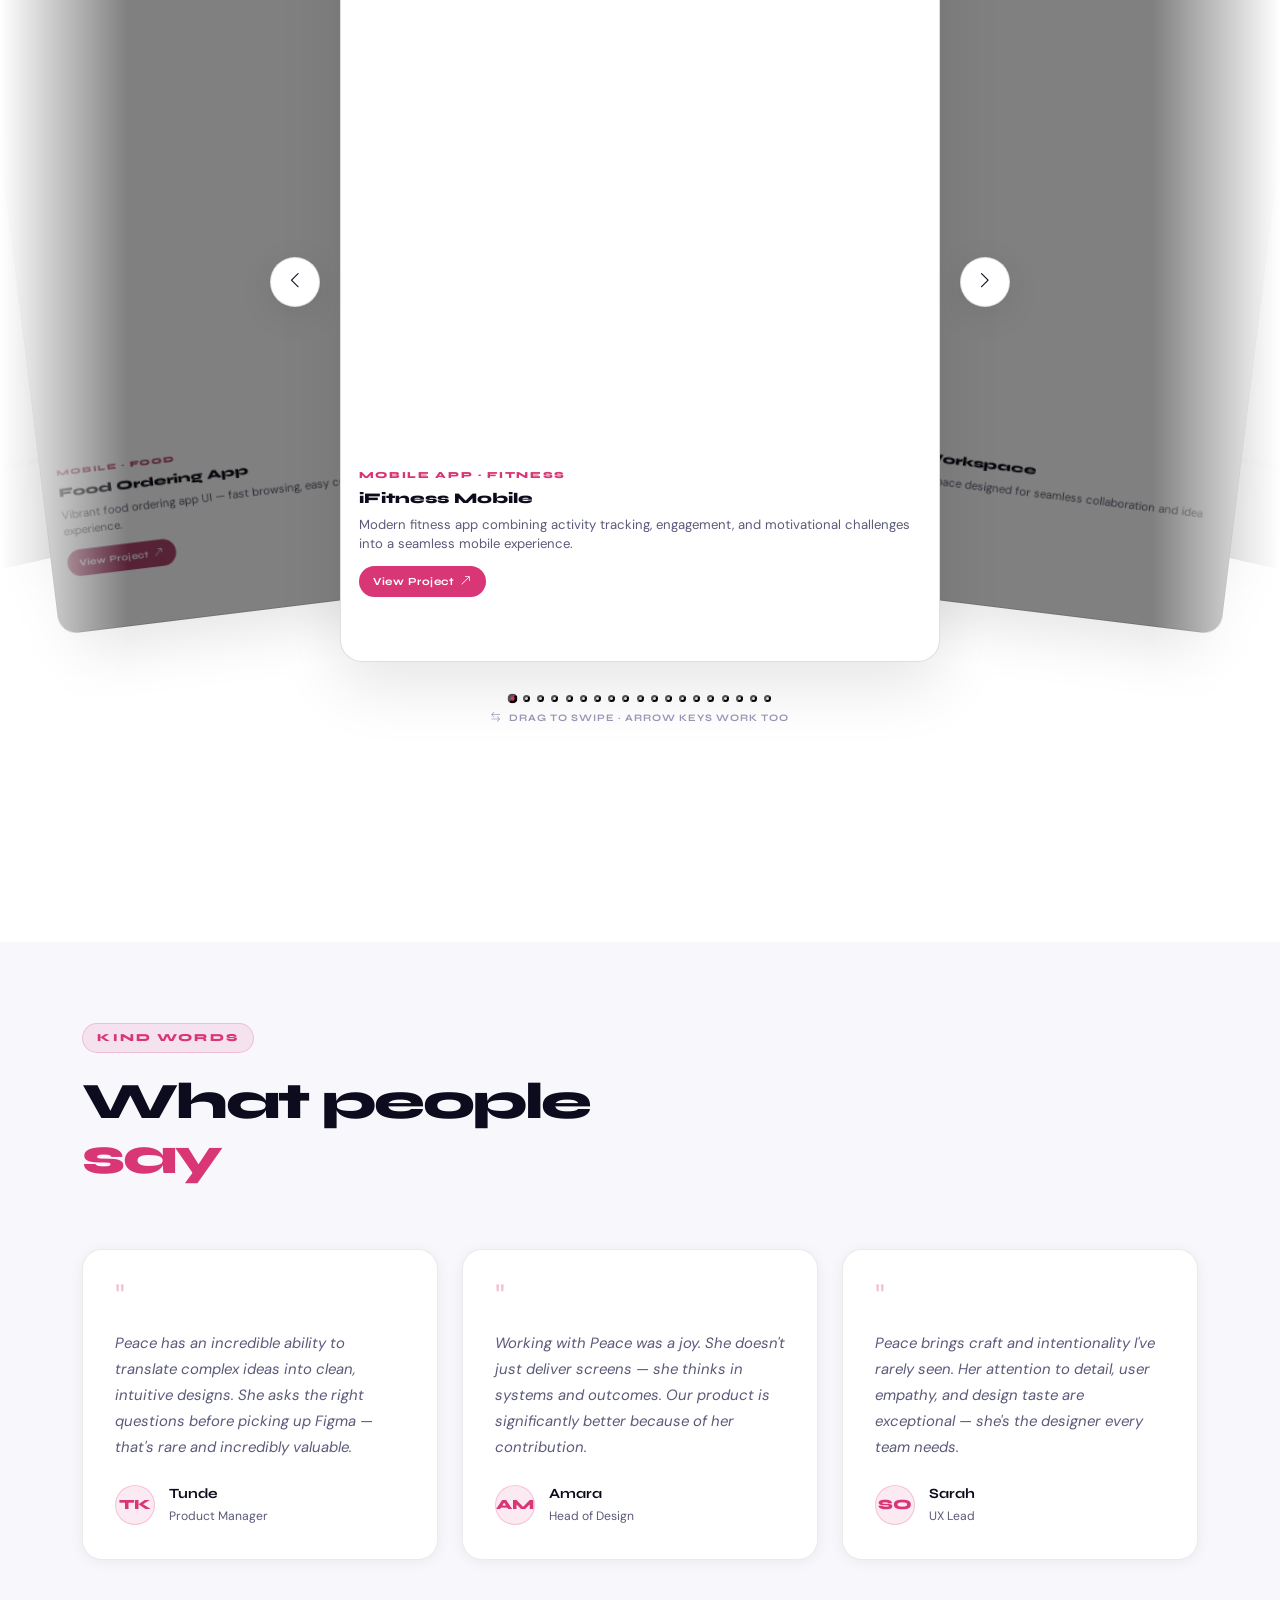
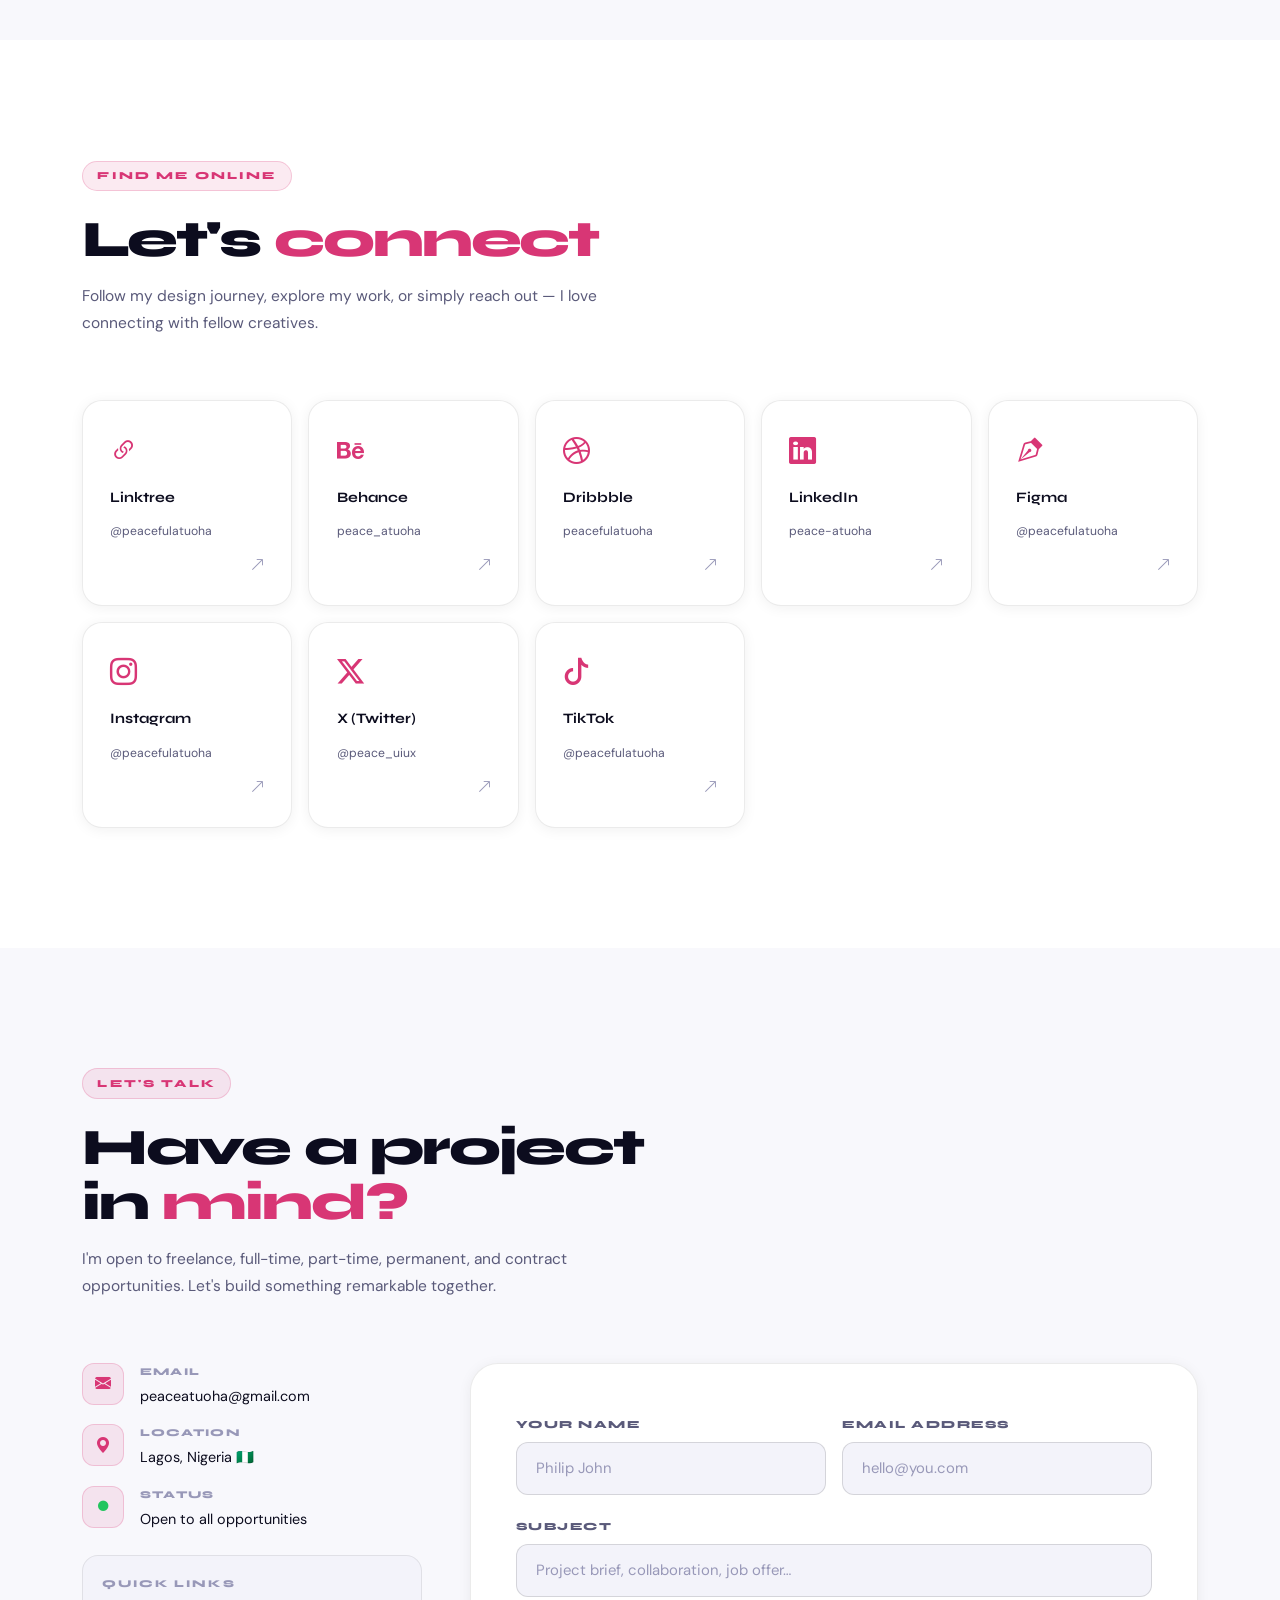
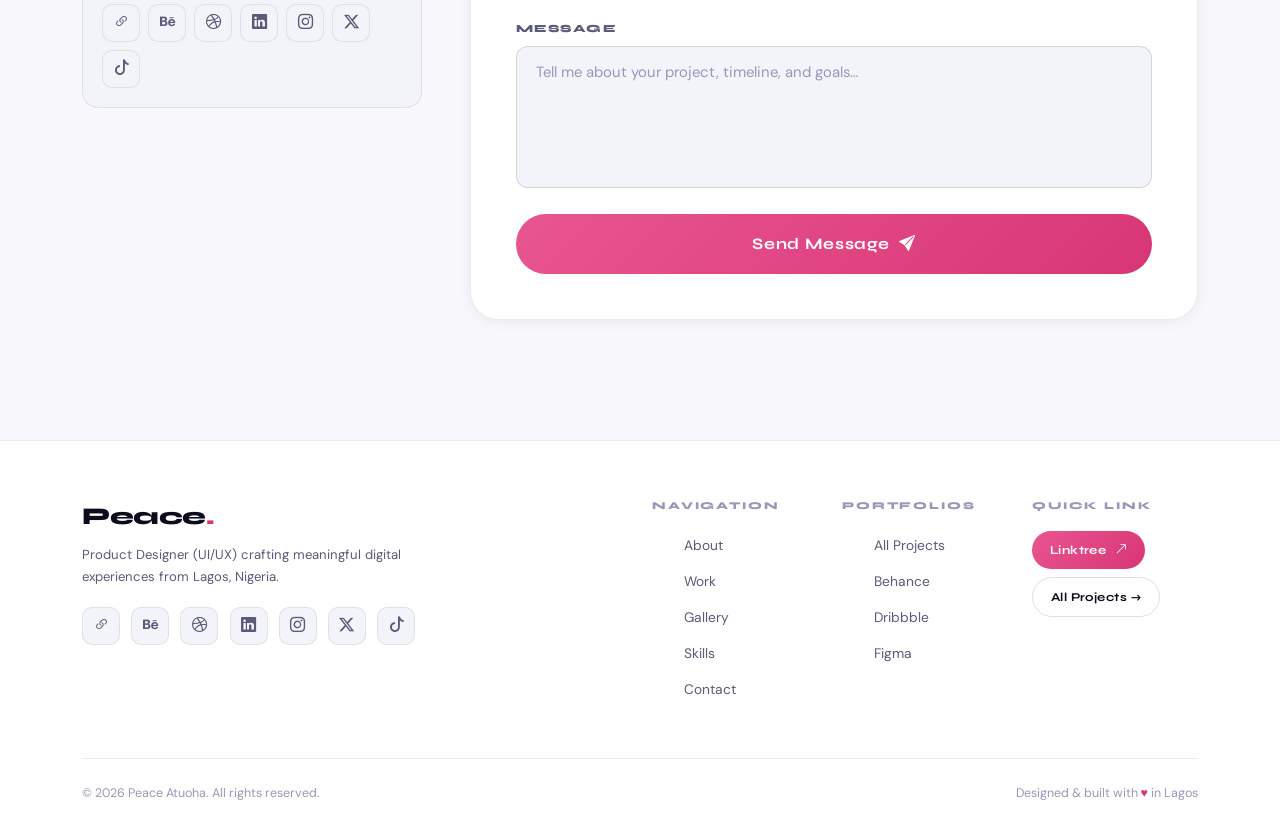
==== commit af521b46: "design structure adj" ====
--- a/index.html
+++ b/index.html
@@ -3,7 +3,7 @@
 <head>
   <meta charset="UTF-8" />
   <meta name="viewport" content="width=device-width, initial-scale=1.0" />
-  
+
   <!-- Primary Meta Tags -->
   <title>Peace Atuoha — Product Designer (UI/UX)</title>
   <meta name="title" content="Peace Atuoha — Product Designer (UI/UX)" />
@@ -465,295 +465,7 @@
   </div>
 </section>
 
-<!-- ==============================================================
-     DESIGN GALLERY — Swipe Cards
-============================================================== -->
-<section id="gallery" class="section" style="background:var(--bg2)">
-  <div class="container">
-    <div class="row mb-4">
-      <div class="col-lg-8" data-aos="fade-up">
-        <span class="tag">Design Gallery</span>
-        <h2 class="section-title">Swipe through <span class="accent">my work</span></h2>
-        <p class="section-sub">Drag left or right · Use the arrows · Click "View Project" to open on Behance.</p>
-      </div>
-      <!-- Counter -->
-      <div class="col-lg-4 d-flex align-items-end justify-content-lg-end mt-3 mt-lg-0" data-aos="fade-up" data-aos-delay="80">
-        <div class="swipe-counter">
-          <span id="swipeCurrent">1</span>
-          <span class="swipe-sep">/</span>
-          <span id="swipeTotal">19</span>
-        </div>
-      </div>
-    </div>
-  </div>
-
-  <!-- Swipe stage (full-bleed) -->
-  <div class="swipe-outer" data-aos="fade-up" data-aos-delay="120">
-    <div class="swipe-stage" id="swipeStage">
-
-      <div class="scard" data-index="0"
-           data-href="https://www.behance.net/gallery/251148565/iFitness-Mobile">
-        <img src="https://mir-cdn.behance.net/v1/rendition/project_modules/max_1200_webp/19b0d0251148565.6a300928319a4.png" alt="iFitness Mobile" />
-        <div class="scard-info">
-          <span class="scard-cat">Mobile App · Fitness</span>
-          <h3 class="scard-title">iFitness Mobile</h3>
-          <a href="https://www.behance.net/gallery/251148565/iFitness-Mobile" target="_blank" rel="noopener" class="scard-btn">
-            View Project <i class="bi bi-arrow-up-right"></i>
-          </a>
-        </div>
-      </div>
-
-
-
-      <div class="scard" data-index="0"
-           data-href="https://www.behance.net/gallery/249466797/Wessi-AI">
-        <img src="https://mir-cdn.behance.net/v1/rendition/project_modules/fs_webp/cb889f249466797.6a082c44c9415.png" alt="Wessi AI Creative Workspace" />
-        <div class="scard-info">
-          <span class="scard-cat">Web · AI</span>
-          <h3 class="scard-title">Wessi AI Creative Workspace</h3>
-          <a href="https://www.behance.net/gallery/249466797/Wessi-AI" target="_blank" rel="noopener" class="scard-btn">
-            View Project <i class="bi bi-arrow-up-right"></i>
-          </a>
-        </div>
-      </div>
-
-
-       <div class="scard" data-index="0"
-           data-href="https://www.behance.net/gallery/246391929/Xapper-Web3-Portfolio-Dashboard">
-        <img src="https://mir-cdn.behance.net/v1/rendition/project_modules/fs_webp/00eaa4248575483.69f4629bb635c.png" alt="Avie Smart AI Assistant" />
-        <div class="scard-info">
-          <span class="scard-cat">Mobile App · AI</span>
-          <h3 class="scard-title">Avie Smart AI Assistant</h3>
-          <a href="https://www.behance.net/gallery/248575483/Avie-Smart-AI-Assistant-UI-Kit" target="_blank" rel="noopener" class="scard-btn">
-            View Project <i class="bi bi-arrow-up-right"></i>
-          </a>
-        </div>
-      </div>
-     
-       <div class="scard" data-index="0"
-           data-href="https://www.behance.net/gallery/246391929/Xapper-Web3-Portfolio-Dashboard">
-        <img src="https://mir-cdn.behance.net/v1/rendition/project_modules/max_3840_webp/4def8d246391929.69c39d3ba7705.png" alt="Xapper" />
-        <div class="scard-info">
-          <span class="scard-cat">Dashboard · Web3 Finance</span>
-          <h3 class="scard-title">Xapper Web3 Finance Dashboard</h3>
-          <a href="https://dribbble.com/shots/27212899-Xapper-Web3-Finance-Dashboard" target="_blank" rel="noopener" class="scard-btn">
-            View Project <i class="bi bi-arrow-up-right"></i>
-          </a>
-        </div>
-      </div>
-
-      <!-- Card 1 -->
-      <div class="scard" data-index="0"
-           data-href="https://www.behance.net/gallery/245792605/Realtora-Real-Estate-Mobile-UI">
-        <img src="https://mir-s3-cdn-cf.behance.net/projects/808/318f85245792605.Y3JvcCwyMjg4LDE3OTAsMTA3LDA.png" alt="Realtora" />
-        <div class="scard-info">
-          <span class="scard-cat">Mobile · Real Estate</span>
-          <h3 class="scard-title">Realtora Real Estate Mobile UI</h3>
-          <a href="https://www.behance.net/gallery/245792605/Realtora-Real-Estate-Mobile-UI" target="_blank" rel="noopener" class="scard-btn">
-            View Project <i class="bi bi-arrow-up-right"></i>
-          </a>
-        </div>
-      </div>
-
-      <!-- Card 2 -->
-      <div class="scard" data-index="1"
-           data-href="https://www.behance.net/gallery/245700423/CRM-Dashboard-UI">
-        <img src="https://mir-s3-cdn-cf.behance.net/projects/808/37e317245700423.Y3JvcCwyMDYzLDE2MTQsMTAyLDA.png" alt="CRM Dashboard" />
-        <div class="scard-info">
-          <span class="scard-cat">Web · Dashboard</span>
-          <h3 class="scard-title">CRM Dashboard UI</h3>
-          <a href="https://www.behance.net/gallery/245700423/CRM-Dashboard-UI" target="_blank" rel="noopener" class="scard-btn">
-            View Project <i class="bi bi-arrow-up-right"></i>
-          </a>
-        </div>
-      </div>
-
-      <!-- Card 3 -->
-      <div class="scard" data-index="2"
-           data-href="https://www.behance.net/gallery/244828705/Ridaa-Ride-Hailing-Mobile-App-UI">
-        <img src="https://mir-s3-cdn-cf.behance.net/projects/808/bbb2a7244828705.Y3JvcCwyMTYwLDE2OTAsMjQ2LDA.png" alt="Ridaa" />
-        <div class="scard-info">
-          <span class="scard-cat">Mobile · Transport</span>
-          <h3 class="scard-title">Ridaa — Ride Hailing App</h3>
-          <a href="https://www.behance.net/gallery/244828705/Ridaa-Ride-Hailing-Mobile-App-UI" target="_blank" rel="noopener" class="scard-btn">
-            View Project <i class="bi bi-arrow-up-right"></i>
-          </a>
-        </div>
-      </div>
-
-      <!-- Card 4 -->
-      <div class="scard" data-index="3"
-           data-href="https://www.behance.net/gallery/244250583/Pecaa-Wellness-Supplement-Mobile-UI-Kit">
-        <img src="https://mir-s3-cdn-cf.behance.net/projects/808/fac926244250583.Y3JvcCwxODc2LDE0NjgsNTEsMA.png" alt="Pecaa Wellness" />
-        <div class="scard-info">
-          <span class="scard-cat">Mobile · Wellness</span>
-          <h3 class="scard-title">Pecaa — Wellness Supplement UI Kit</h3>
-          <a href="https://www.behance.net/gallery/244250583/Pecaa-Wellness-Supplement-Mobile-UI-Kit" target="_blank" rel="noopener" class="scard-btn">
-            View Project <i class="bi bi-arrow-up-right"></i>
-          </a>
-        </div>
-      </div>
-
-      <!-- Card 5 -->
-      <div class="scard" data-index="4"
-           data-href="https://www.behance.net/gallery/244118895/Valentines-Day-Shopper-Minimal-E-Commerce-Mobile-UI">
-        <img src="https://mir-s3-cdn-cf.behance.net/projects/808/c39f5f244118895.Y3JvcCwzNTMzLDI3NjQsMzA2LDA.png" alt="Valentine Shopper" />
-        <div class="scard-info">
-          <span class="scard-cat">Mobile · E-Commerce</span>
-          <h3 class="scard-title">Valentine's Day Shopper</h3>
-          <a href="https://www.behance.net/gallery/244118895/Valentines-Day-Shopper-Minimal-E-Commerce-Mobile-UI" target="_blank" rel="noopener" class="scard-btn">
-            View Project <i class="bi bi-arrow-up-right"></i>
-          </a>
-        </div>
-      </div>
-
-      <!-- Card 6 -->
-      <div class="scard" data-index="5"
-           data-href="https://www.behance.net/gallery/244007971/Flie-AuroModern-Flight-Booking-Mobile-App-UIUX">
-        <img src="https://mir-s3-cdn-cf.behance.net/projects/808/ac4f93244007971.Y3JvcCwyMDk4LDE2NDEsMCw1MQ.png" alt="Flie Auro" />
-        <div class="scard-info">
-          <span class="scard-cat">Mobile · Travel</span>
-          <h3 class="scard-title">Flie Auro — Flight Booking App</h3>
-          <a href="https://www.behance.net/gallery/244007971/Flie-AuroModern-Flight-Booking-Mobile-App-UIUX" target="_blank" rel="noopener" class="scard-btn">
-            View Project <i class="bi bi-arrow-up-right"></i>
-          </a>
-        </div>
-      </div>
-
-      <!-- Card 7 -->
-      <div class="scard" data-index="6"
-           data-href="https://www.behance.net/gallery/243694967/Medic-Patient-Monitoring-Healthcare-Management-App">
-        <img src="https://mir-s3-cdn-cf.behance.net/projects/808/3f5e2c243694967.Y3JvcCwxMjk1LDEwMTMsNTEsMA.png" alt="Medic" />
-        <div class="scard-info">
-          <span class="scard-cat">Mobile · Healthcare</span>
-          <h3 class="scard-title">Medic — Patient Monitoring App</h3>
-          <a href="https://www.behance.net/gallery/243694967/Medic-Patient-Monitoring-Healthcare-Management-App" target="_blank" rel="noopener" class="scard-btn">
-            View Project <i class="bi bi-arrow-up-right"></i>
-          </a>
-        </div>
-      </div>
-
-      <!-- Card 8 -->
-      <div class="scard" data-index="7"
-           data-href="https://www.behance.net/gallery/243016757/CHAIR-Furniture-Shopping-App-UI">
-        <img src="https://mir-s3-cdn-cf.behance.net/projects/808/9c9950243016757.Y3JvcCw2MTY3LDQ4MjQsMzA1LDA.png" alt="CHAIR" />
-        <div class="scard-info">
-          <span class="scard-cat">Mobile · E-Commerce</span>
-          <h3 class="scard-title">CHAIR — Furniture Shopping App</h3>
-          <a href="https://www.behance.net/gallery/243016757/CHAIR-Furniture-Shopping-App-UI" target="_blank" rel="noopener" class="scard-btn">
-            View Project <i class="bi bi-arrow-up-right"></i>
-          </a>
-        </div>
-      </div>
-
-      <!-- Card 9 -->
-      <div class="scard" data-index="8"
-           data-href="https://www.behance.net/gallery/242939091/LotHealth-Healthcare-Dashboard-UI">
-        <img src="https://mir-s3-cdn-cf.behance.net/projects/808/662603242939091.Y3JvcCwxNDY2LDExNDYsMCwxNTY.png" alt="LotHealth" />
-        <div class="scard-info">
-          <span class="scard-cat">Dashboard · Healthcare</span>
-          <h3 class="scard-title">LotHealth — Healthcare Dashboard</h3>
-          <a href="https://www.behance.net/gallery/242939091/LotHealth-Healthcare-Dashboard-UI" target="_blank" rel="noopener" class="scard-btn">
-            View Project <i class="bi bi-arrow-up-right"></i>
-          </a>
-        </div>
-      </div>
-
-      <!-- Card 10 -->
-      <div class="scard" data-index="9"
-           data-href="https://www.behance.net/gallery/240422913/Spotify-iOS-Design">
-        <img src="https://mir-s3-cdn-cf.behance.net/projects/808/13f106240422913.Y3JvcCwzMjUyLDI1NDQsNjM2LDA.png" alt="Spotify iOS" />
-        <div class="scard-info">
-          <span class="scard-cat">Mobile · iOS Design</span>
-          <h3 class="scard-title">Spotify iOS Design</h3>
-          <a href="https://www.behance.net/gallery/240422913/Spotify-iOS-Design" target="_blank" rel="noopener" class="scard-btn">
-            View Project <i class="bi bi-arrow-up-right"></i>
-          </a>
-        </div>
-      </div>
-
-      <!-- Card 11 -->
-      <div class="scard" data-index="10"
-           data-href="https://www.behance.net/gallery/219685247/Chat-Forum-Design">
-        <img src="https://mir-s3-cdn-cf.behance.net/projects/808/e0df41219685247.Y3JvcCwyNDc1LDE5MzUsMTIyLDA.png" alt="Chat Forum" />
-        <div class="scard-info">
-          <span class="scard-cat">App · Social</span>
-          <h3 class="scard-title">Chat Forum Design</h3>
-          <a href="https://www.behance.net/gallery/219685247/Chat-Forum-Design" target="_blank" rel="noopener" class="scard-btn">
-            View Project <i class="bi bi-arrow-up-right"></i>
-          </a>
-        </div>
-      </div>
-
-      <!-- Card 12 -->
-      <div class="scard" data-index="11"
-           data-href="https://www.behance.net/gallery/218478285/Minimastic-Fintech-UI">
-        <img src="https://mir-s3-cdn-cf.behance.net/projects/808/28c1e3218478285.Y3JvcCwyMTkxLDE3MTQsMTEzLDA.png" alt="Minimastic Fintech" />
-        <div class="scard-info">
-          <span class="scard-cat">Mobile · Fintech</span>
-          <h3 class="scard-title">Minimastic Fintech UI</h3>
-          <a href="https://www.behance.net/gallery/218478285/Minimastic-Fintech-UI" target="_blank" rel="noopener" class="scard-btn">
-            View Project <i class="bi bi-arrow-up-right"></i>
-          </a>
-        </div>
-      </div>
-
-      <!-- Card 13 -->
-      <div class="scard" data-index="12"
-           data-href="https://www.behance.net/gallery/212781785/Popfine">
-        <img src="https://mir-s3-cdn-cf.behance.net/projects/808/c5f65e212781785.Y3JvcCwxMTQ5LDg5OSw2OCww.png" alt="Popfine" />
-        <div class="scard-info">
-          <span class="scard-cat">Mobile · Bold UI</span>
-          <h3 class="scard-title">Popfine</h3>
-          <a href="https://www.behance.net/gallery/212781785/Popfine" target="_blank" rel="noopener" class="scard-btn">
-            View Project <i class="bi bi-arrow-up-right"></i>
-          </a>
-        </div>
-      </div>
-
-      <!-- Card 14 -->
-      <div class="scard" data-index="13"
-           data-href="https://www.behance.net/gallery/206814931/Workout-App">
-        <img src="https://mir-s3-cdn-cf.behance.net/projects/808/fef780206814931.Y3JvcCwyMjA2LDE3MjUsMTY5LDA.png" alt="Workout App" />
-        <div class="scard-info">
-          <span class="scard-cat">Mobile · Fitness</span>
-          <h3 class="scard-title">Workout App</h3>
-          <a href="https://www.behance.net/gallery/206814931/Workout-App" target="_blank" rel="noopener" class="scard-btn">
-            View Project <i class="bi bi-arrow-up-right"></i>
-          </a>
-        </div>
-      </div>
-
-      <!-- Card 15 -->
-      <div class="scard" data-index="14"
-           data-href="https://www.behance.net/gallery/205638255/Food-Ordering-App">
-        <img src="https://mir-s3-cdn-cf.behance.net/projects/808/b339c1205638255.Y3JvcCwyMjgzLDE3ODYsNjcsMA.png" alt="Food Ordering" />
-        <div class="scard-info">
-          <span class="scard-cat">Mobile · Food</span>
-          <h3 class="scard-title">Food Ordering App</h3>
-          <a href="https://www.behance.net/gallery/205638255/Food-Ordering-App" target="_blank" rel="noopener" class="scard-btn">
-            View Project <i class="bi bi-arrow-up-right"></i>
-          </a>
-        </div>
-      </div>
-
-    </div><!-- /swipe-stage -->
-
-    <!-- Arrow buttons -->
-    <button class="swipe-arrow swipe-arr-prev" id="swipePrev" aria-label="Previous project">
-      <i class="bi bi-chevron-left"></i>
-    </button>
-    <button class="swipe-arrow swipe-arr-next" id="swipeNext" aria-label="Next project">
-      <i class="bi bi-chevron-right"></i>
-    </button>
-
-    <!-- Dots -->
-    <div class="swipe-dots" id="swipeDots"></div>
-
-    <!-- Hint text -->
-    <p class="swipe-hint"><i class="bi bi-arrow-left-right"></i> Drag to swipe · Arrow keys work too</p>
-  </div><!-- /swipe-outer -->
-</section>
+
     </div>
   </div>
 
@@ -767,7 +479,7 @@
 <!-- ==============================================================
      SKILLS
 ============================================================== -->
-<section id="skills" class="section" style="background:var(--bg)">
+<section id="skills" class="section" style="background:var(--bg2)">
   <div class="container">
     <div class="row mb-5">
       <div class="col-lg-7" data-aos="fade-up">
@@ -796,7 +508,7 @@
 <!-- ==============================================================
      PROCESS
 ============================================================== -->
-<section id="process" class="section" style="background:var(--bg2)">
+<section id="process" class="section" style="background:var(--bg)">
   <div class="container">
     <div class="row mb-5">
       <div class="col-lg-7" data-aos="fade-up">
@@ -822,6 +534,326 @@
       </div>
     </div>
   </div>
+</section>
+
+<!-- ==============================================================
+     DESIGN GALLERY — Swipe Cards
+============================================================== -->
+<section id="gallery" class="section" style="background:var(--bg2)">
+  <div class="container">
+    <div class="row mb-4">
+      <div class="col-lg-8" data-aos="fade-up">
+        <span class="tag">Design Gallery</span>
+        <h2 class="section-title">Swipe through <span class="accent">my work</span></h2>
+        <p class="section-sub">Drag left or right · Use the arrows · Click "View Project" to open on Behance.</p>
+      </div>
+      <!-- Counter -->
+      <div class="col-lg-4 d-flex align-items-end justify-content-lg-end mt-3 mt-lg-0" data-aos="fade-up" data-aos-delay="80">
+        <div class="swipe-counter">
+          <span id="swipeCurrent">1</span>
+          <span class="swipe-sep">/</span>
+          <span id="swipeTotal">19</span>
+        </div>
+      </div>
+    </div>
+  </div>
+
+  <!-- Swipe stage (full-bleed) -->
+  <div class="swipe-outer" data-aos="fade-up" data-aos-delay="120">
+    <div class="swipe-stage" id="swipeStage">
+
+      <div class="scard" data-index="0"
+           data-href="https://www.behance.net/gallery/251148565/iFitness-Mobile">
+        <img src="https://mir-cdn.behance.net/v1/rendition/project_modules/max_1200_webp/19b0d0251148565.6a300928319a4.png" alt="iFitness Mobile" />
+        <div class="scard-info">
+          <span class="scard-cat">Mobile App · Fitness</span>
+          <h3 class="scard-title">iFitness Mobile</h3>
+          <p class="scard-desc">Modern fitness app combining activity tracking, engagement, and motivational challenges into a seamless mobile experience.</p>
+          <a href="https://www.behance.net/gallery/251148565/iFitness-Mobile" target="_blank" rel="noopener" class="scard-btn">
+            View Project <i class="bi bi-arrow-up-right"></i>
+          </a>
+        </div>
+      </div>
+
+
+
+      <div class="scard" data-index="0"
+           data-href="https://www.behance.net/gallery/249466797/Wessi-AI">
+        <img src="https://mir-cdn.behance.net/v1/rendition/project_modules/fs_webp/cb889f249466797.6a082c44c9415.png" alt="Wessi AI Creative Workspace" />
+        <div class="scard-info">
+          <span class="scard-cat">Web · AI</span>
+          <h3 class="scard-title">Wessi AI Creative Workspace</h3>
+          <p class="scard-desc">A modern AI-powered creative workspace designed for seamless collaboration and idea generation.</p>
+          <a href="https://www.behance.net/gallery/249466797/Wessi-AI" target="_blank" rel="noopener" class="scard-btn">
+            View Project <i class="bi bi-arrow-up-right"></i>
+          </a>
+        </div>
+      </div>
+
+
+       <div class="scard" data-index="0"
+           data-href="https://www.behance.net/gallery/246391929/Xapper-Web3-Portfolio-Dashboard">
+        <img src="https://mir-cdn.behance.net/v1/rendition/project_modules/fs_webp/00eaa4248575483.69f4629bb635c.png" alt="Avie Smart AI Assistant" />
+        <div class="scard-info">
+          <span class="scard-cat">Mobile App · AI</span>
+          <h3 class="scard-title">Avie Smart AI Assistant</h3>
+          <p class="scard-desc">A clean and modern AI assistant app designed for seamless integration with daily tasks and productivity.</p>
+          <a href="https://www.behance.net/gallery/248575483/Avie-Smart-AI-Assistant-UI-Kit" target="_blank" rel="noopener" class="scard-btn">
+            View Project <i class="bi bi-arrow-up-right"></i>
+          </a>
+        </div>
+      </div>
+     
+       <div class="scard" data-index="0"
+           data-href="https://www.behance.net/gallery/246391929/Xapper-Web3-Portfolio-Dashboard">
+        <img src="https://mir-cdn.behance.net/v1/rendition/project_modules/max_3840_webp/4def8d246391929.69c39d3ba7705.png" alt="Xapper" />
+        <div class="scard-info">
+          <span class="scard-cat">Dashboard · Web3 Finance</span>
+          <h3 class="scard-title">Xapper Web3 Finance Dashboard</h3>
+          <p class="scard-desc">A clean and modern web3 finance dashboard designed for asset management and financial tracking.</p>
+          <a href="https://dribbble.com/shots/27212899-Xapper-Web3-Finance-Dashboard" target="_blank" rel="noopener" class="scard-btn">
+            View Project <i class="bi bi-arrow-up-right"></i>
+          </a>
+        </div>
+      </div>
+
+      <!-- Card 1 -->
+      <div class="scard" data-index="0"
+           data-href="https://www.behance.net/gallery/245792605/Realtora-Real-Estate-Mobile-UI">
+        <img src="https://mir-s3-cdn-cf.behance.net/projects/808/318f85245792605.Y3JvcCwyMjg4LDE3OTAsMTA3LDA.png" alt="Realtora" />
+        <div class="scard-info">
+          <span class="scard-cat">Mobile · Real Estate</span>
+          <h3 class="scard-title">Realtora Real Estate Mobile UI</h3>
+          <p class="scard-desc">Sleek mobile UI for property discovery and booking — trust, clarity, seamless
+                navigation.</p>
+          <a href="https://www.behance.net/gallery/245792605/Realtora-Real-Estate-Mobile-UI" target="_blank" rel="noopener" class="scard-btn">
+            View Project <i class="bi bi-arrow-up-right"></i>
+          </a>
+        </div>
+      </div>
+
+      <!-- Card 2 -->
+      <div class="scard" data-index="1"
+           data-href="https://www.behance.net/gallery/245700423/CRM-Dashboard-UI">
+        <img src="https://mir-s3-cdn-cf.behance.net/projects/808/37e317245700423.Y3JvcCwyMDYzLDE2MTQsMTAyLDA.png" alt="CRM Dashboard" />
+        <div class="scard-info">
+          <span class="scard-cat">Web · Dashboard</span>
+          <h3 class="scard-title">CRM Dashboard UI</h3>
+          <p class="scard-desc">CRM dashboard focused on data clarity and workflow efficiency for sales teams.</p>
+          <a href="https://www.behance.net/gallery/245700423/CRM-Dashboard-UI" target="_blank" rel="noopener" class="scard-btn">
+            View Project <i class="bi bi-arrow-up-right"></i>
+          </a>
+        </div>
+      </div>
+
+      <!-- Card 3 -->
+      <div class="scard" data-index="2"
+           data-href="https://www.behance.net/gallery/244828705/Ridaa-Ride-Hailing-Mobile-App-UI">
+        <img src="https://mir-s3-cdn-cf.behance.net/projects/808/bbb2a7244828705.Y3JvcCwyMTYwLDE2OTAsMjQ2LDA.png" alt="Ridaa" />
+        <div class="scard-info">
+          <span class="scard-cat">Mobile · Transport</span>
+          <h3 class="scard-title">Ridaa — Ride Hailing App</h3>
+          <p class="scard-desc">End-to-end UI/UX for a ride-hailing app with speed, safety and smooth booking.</p>
+          <a href="https://www.behance.net/gallery/244828705/Ridaa-Ride-Hailing-Mobile-App-UI" target="_blank" rel="noopener" class="scard-btn">
+            View Project <i class="bi bi-arrow-up-right"></i>
+          </a>
+        </div>
+      </div>
+
+      <!-- Card 4 -->
+      <div class="scard" data-index="3"
+           data-href="https://www.behance.net/gallery/244250583/Pecaa-Wellness-Supplement-Mobile-UI-Kit">
+        <img src="https://mir-s3-cdn-cf.behance.net/projects/808/fac926244250583.Y3JvcCwxODc2LDE0NjgsNTEsMA.png" alt="Pecaa Wellness" />
+        <div class="scard-info">
+          <span class="scard-cat">Mobile · Wellness</span>
+          <h3 class="scard-title">Pecaa — Wellness Supplement UI Kit</h3>
+          <p class="scard-desc">Complete mobile UI kit for a wellness supplement brand — clean product display
+                with trustworthy design.</p>
+          <a href="https://www.behance.net/gallery/244250583/Pecaa-Wellness-Supplement-Mobile-UI-Kit" target="_blank" rel="noopener" class="scard-btn">
+            View Project <i class="bi bi-arrow-up-right"></i>
+          </a>
+        </div>
+      </div>
+
+      <!-- Card 5 -->
+      <div class="scard" data-index="4"
+           data-href="https://www.behance.net/gallery/244118895/Valentines-Day-Shopper-Minimal-E-Commerce-Mobile-UI">
+        <img src="https://mir-s3-cdn-cf.behance.net/projects/808/c39f5f244118895.Y3JvcCwzNTMzLDI3NjQsMzA2LDA.png" alt="Valentine Shopper" />
+        <div class="scard-info">
+          <span class="scard-cat">Mobile · E-Commerce</span>
+          <h3 class="scard-title">Valentine's Day Shopper</h3>
+          <p class="scard-desc">A minimal, emotionally-resonant mobile e-commerce UI for Valentine's Day gifting.</p>
+          <a href="https://www.behance.net/gallery/244118895/Valentines-Day-Shopper-Minimal-E-Commerce-Mobile-UI" target="_blank" rel="noopener" class="scard-btn">
+            View Project <i class="bi bi-arrow-up-right"></i>
+          </a>
+        </div>
+      </div>
+
+      <!-- Card 6 -->
+      <div class="scard" data-index="5"
+           data-href="https://www.behance.net/gallery/244007971/Flie-AuroModern-Flight-Booking-Mobile-App-UIUX">
+        <img src="https://mir-s3-cdn-cf.behance.net/projects/808/ac4f93244007971.Y3JvcCwyMDk4LDE2NDEsMCw1MQ.png" alt="Flie Auro" />
+        <div class="scard-info">
+          <span class="scard-cat">Mobile · Travel</span>
+          <h3 class="scard-title">Flie Auro — Flight Booking App</h3>
+          <p class="scard-desc">Modern, frictionless flight booking from search to boarding pass.</p>
+          <a href="https://www.behance.net/gallery/244007971/Flie-AuroModern-Flight-Booking-Mobile-App-UIUX" target="_blank" rel="noopener" class="scard-btn">
+            View Project <i class="bi bi-arrow-up-right"></i>
+          </a>
+        </div>
+      </div>
+
+      <!-- Card 7 -->
+      <div class="scard" data-index="6"
+           data-href="https://www.behance.net/gallery/243694967/Medic-Patient-Monitoring-Healthcare-Management-App">
+        <img src="https://mir-s3-cdn-cf.behance.net/projects/808/3f5e2c243694967.Y3JvcCwxMjk1LDEwMTMsNTEsMA.png" alt="Medic" />
+        <div class="scard-info">
+          <span class="scard-cat">Mobile · Healthcare</span>
+          <h3 class="scard-title">Medic — Patient Monitoring App</h3>
+          <p class="scard-desc">Patient-centred healthcare app that reduces anxiety and improves clarity of
+                medical info.</p>
+          <a href="https://www.behance.net/gallery/243694967/Medic-Patient-Monitoring-Healthcare-Management-App" target="_blank" rel="noopener" class="scard-btn">
+            View Project <i class="bi bi-arrow-up-right"></i>
+          </a>
+        </div>
+      </div>
+
+      <!-- Card 8 -->
+      <div class="scard" data-index="7"
+           data-href="https://www.behance.net/gallery/243016757/CHAIR-Furniture-Shopping-App-UI">
+        <img src="https://mir-s3-cdn-cf.behance.net/projects/808/9c9950243016757.Y3JvcCw2MTY3LDQ4MjQsMzA1LDA.png" alt="CHAIR" />
+        <div class="scard-info">
+          <span class="scard-cat">Mobile · E-Commerce</span>
+          <h3 class="scard-title">CHAIR — Furniture Shopping App</h3>
+          <p class="scard-desc">Premium furniture shopping app UI with elegant product presentation and seamless
+                checkout.</p>
+          <a href="https://www.behance.net/gallery/243016757/CHAIR-Furniture-Shopping-App-UI" target="_blank" rel="noopener" class="scard-btn">
+            View Project <i class="bi bi-arrow-up-right"></i>
+          </a>
+        </div>
+      </div>
+
+      <!-- Card 9 -->
+      <div class="scard" data-index="8"
+           data-href="https://www.behance.net/gallery/242939091/LotHealth-Healthcare-Dashboard-UI">
+        <img src="https://mir-s3-cdn-cf.behance.net/projects/808/662603242939091.Y3JvcCwxNDY2LDExNDYsMCwxNTY.png" alt="LotHealth" />
+        <div class="scard-info">
+          <span class="scard-cat">Dashboard · Healthcare</span>
+          <h3 class="scard-title">LotHealth — Healthcare Dashboard</h3>
+          <p class="scard-desc">Healthcare operations dashboard focused on patient data clarity and clinical
+                workflow.</p>
+          <a href="https://www.behance.net/gallery/242939091/LotHealth-Healthcare-Dashboard-UI" target="_blank" rel="noopener" class="scard-btn">
+            View Project <i class="bi bi-arrow-up-right"></i>
+          </a>
+        </div>
+      </div>
+
+      <!-- Card 10 -->
+      <div class="scard" data-index="9"
+           data-href="https://www.behance.net/gallery/240422913/Spotify-iOS-Design">
+        <img src="https://mir-s3-cdn-cf.behance.net/projects/808/13f106240422913.Y3JvcCwzMjUyLDI1NDQsNjM2LDA.png" alt="Spotify iOS" />
+        <div class="scard-info">
+          <span class="scard-cat">Mobile · iOS Design</span>
+          <h3 class="scard-title">Spotify iOS Design</h3>
+          <p class="scard-desc">Creative iOS redesign of Spotify — reimagining music discovery and playlist
+                management.</p>
+          <a href="https://www.behance.net/gallery/240422913/Spotify-iOS-Design" target="_blank" rel="noopener" class="scard-btn">
+            View Project <i class="bi bi-arrow-up-right"></i>
+          </a>
+        </div>
+      </div>
+
+      <!-- Card 11 -->
+      <div class="scard" data-index="10"
+           data-href="https://www.behance.net/gallery/219685247/Chat-Forum-Design">
+        <img src="https://mir-s3-cdn-cf.behance.net/projects/808/e0df41219685247.Y3JvcCwyNDc1LDE5MzUsMTIyLDA.png" alt="Chat Forum" />
+        <div class="scard-info">
+          <span class="scard-cat">App · Social</span>
+          <h3 class="scard-title">Chat Forum Design</h3>
+          <p class="scard-desc">Community chat forum designed for real-time discussion and digital community
+                engagement.</p>
+          <a href="https://www.behance.net/gallery/219685247/Chat-Forum-Design" target="_blank" rel="noopener" class="scard-btn">
+            View Project <i class="bi bi-arrow-up-right"></i>
+          </a>
+        </div>
+      </div>
+
+      <!-- Card 12 -->
+      <div class="scard" data-index="11"
+           data-href="https://www.behance.net/gallery/218478285/Minimastic-Fintech-UI">
+        <img src="https://mir-s3-cdn-cf.behance.net/projects/808/28c1e3218478285.Y3JvcCwyMTkxLDE3MTQsMTEzLDA.png" alt="Minimastic Fintech" />
+        <div class="scard-info">
+          <span class="scard-cat">Mobile · Fintech</span>
+          <h3 class="scard-title">Minimastic Fintech UI</h3>
+          <p class="scard-desc">Minimal fintech UI stripping complexity from financial management — clean,
+                trustworthy, effortless.</p>
+          <a href="https://www.behance.net/gallery/218478285/Minimastic-Fintech-UI" target="_blank" rel="noopener" class="scard-btn">
+            View Project <i class="bi bi-arrow-up-right"></i>
+          </a>
+        </div>
+      </div>
+
+      <!-- Card 13 -->
+      <div class="scard" data-index="12"
+           data-href="https://www.behance.net/gallery/212781785/Popfine">
+        <img src="https://mir-s3-cdn-cf.behance.net/projects/808/c5f65e212781785.Y3JvcCwxMTQ5LDg5OSw2OCww.png" alt="Popfine" />
+        <div class="scard-info">
+          <span class="scard-cat">Mobile · Bold UI</span>
+          <h3 class="scard-title">Popfine</h3>
+          <p class="scard-desc">Bold, expressive mobile UI exploring vibrant visual language and engaging
+                interaction patterns.</p>
+          <a href="https://www.behance.net/gallery/212781785/Popfine" target="_blank" rel="noopener" class="scard-btn">
+            View Project <i class="bi bi-arrow-up-right"></i>
+          </a>
+        </div>
+      </div>
+
+      <!-- Card 14 -->
+      <div class="scard" data-index="13"
+           data-href="https://www.behance.net/gallery/206814931/Workout-App">
+        <img src="https://mir-s3-cdn-cf.behance.net/projects/808/fef780206814931.Y3JvcCwyMjA2LDE3MjUsMTY5LDA.png" alt="Workout App" />
+        <div class="scard-info">
+          <span class="scard-cat">Mobile · Fitness</span>
+          <h3 class="scard-title">Workout App</h3>
+          <p class="scard-desc">Fitness tracking and workout planning app to motivate and help users build
+                sustainable habits.</p>
+          <a href="https://www.behance.net/gallery/206814931/Workout-App" target="_blank" rel="noopener" class="scard-btn">
+            View Project <i class="bi bi-arrow-up-right"></i>
+          </a>
+        </div>
+      </div>
+
+      <!-- Card 15 -->
+      <div class="scard" data-index="14"
+           data-href="https://www.behance.net/gallery/205638255/Food-Ordering-App">
+        <img src="https://mir-s3-cdn-cf.behance.net/projects/808/b339c1205638255.Y3JvcCwyMjgzLDE3ODYsNjcsMA.png" alt="Food Ordering" />
+        <div class="scard-info">
+          <span class="scard-cat">Mobile · Food</span>
+          <h3 class="scard-title">Food Ordering App</h3>
+          <p class="scard-desc">Vibrant food ordering app UI — fast browsing, easy customisation, delightful
+                ordering experience.</p>
+          <a href="https://www.behance.net/gallery/205638255/Food-Ordering-App" target="_blank" rel="noopener" class="scard-btn">
+            View Project <i class="bi bi-arrow-up-right"></i>
+          </a>
+        </div>
+      </div>
+
+    </div><!-- /swipe-stage -->
+
+    <!-- Arrow buttons -->
+    <button class="swipe-arrow swipe-arr-prev" id="swipePrev" aria-label="Previous project">
+      <i class="bi bi-chevron-left"></i>
+    </button>
+    <button class="swipe-arrow swipe-arr-next" id="swipeNext" aria-label="Next project">
+      <i class="bi bi-chevron-right"></i>
+    </button>
+
+    <!-- Dots -->
+    <div class="swipe-dots" id="swipeDots"></div>
+
+    <!-- Hint text -->
+    <p class="swipe-hint"><i class="bi bi-arrow-left-right"></i> Drag to swipe · Arrow keys work too</p>
+  </div><!-- /swipe-outer -->
 </section>
 
 <!-- ==============================================================
--- a/style.css
+++ b/style.css
@@ -2672,7 +2672,7 @@
 
 .swipe-outer {
   position: relative;
-  height: 580px;
+  height: 1000px;
   overflow: hidden;
   display: flex;
   flex-direction: column;
@@ -2685,7 +2685,7 @@
 .swipe-stage {
   position: relative;
   width: 100%;
-  height: 460px;
+  height: 840px;
   display: flex;
   align-items: center;
   justify-content: center;
@@ -2696,7 +2696,7 @@
 /* ── Swipe card ── */
 .scard {
   position: absolute;
-  width: min(320px, 78vw);
+  width: min(600px, 90vw);
   aspect-ratio: 9/12;
   border-radius: 22px;
   overflow: hidden;
@@ -2745,6 +2745,17 @@
   white-space: nowrap;
   overflow: hidden;
   text-overflow: ellipsis;
+}
+
+.scard-desc {
+  font-size: .82rem;
+  color: var(--muted);
+  line-height: 1.45;
+  margin: 0.1rem 0 0.3rem 0;
+  display: -webkit-box;
+  -webkit-line-clamp: 3;
+  -webkit-box-orient: vertical;
+  overflow: hidden;
 }
 
 .scard-btn {
@@ -2871,11 +2882,11 @@
 }
 
 .swipe-arr-prev {
-  left: max(16px, calc(50% - 210px));
+  left: max(16px, calc(50% - 370px));
 }
 
 .swipe-arr-next {
-  right: max(16px, calc(50% - 210px));
+  right: max(16px, calc(50% - 370px));
 }
 
 /* Dots */
@@ -2919,11 +2930,11 @@
 
 @media (max-width:767px) {
   .swipe-outer {
-    height: 540px;
+    height: 700px;
   }
 
   .swipe-stage {
-    height: 420px;
+    height: 560px;
   }
 
   .swipe-arrow {
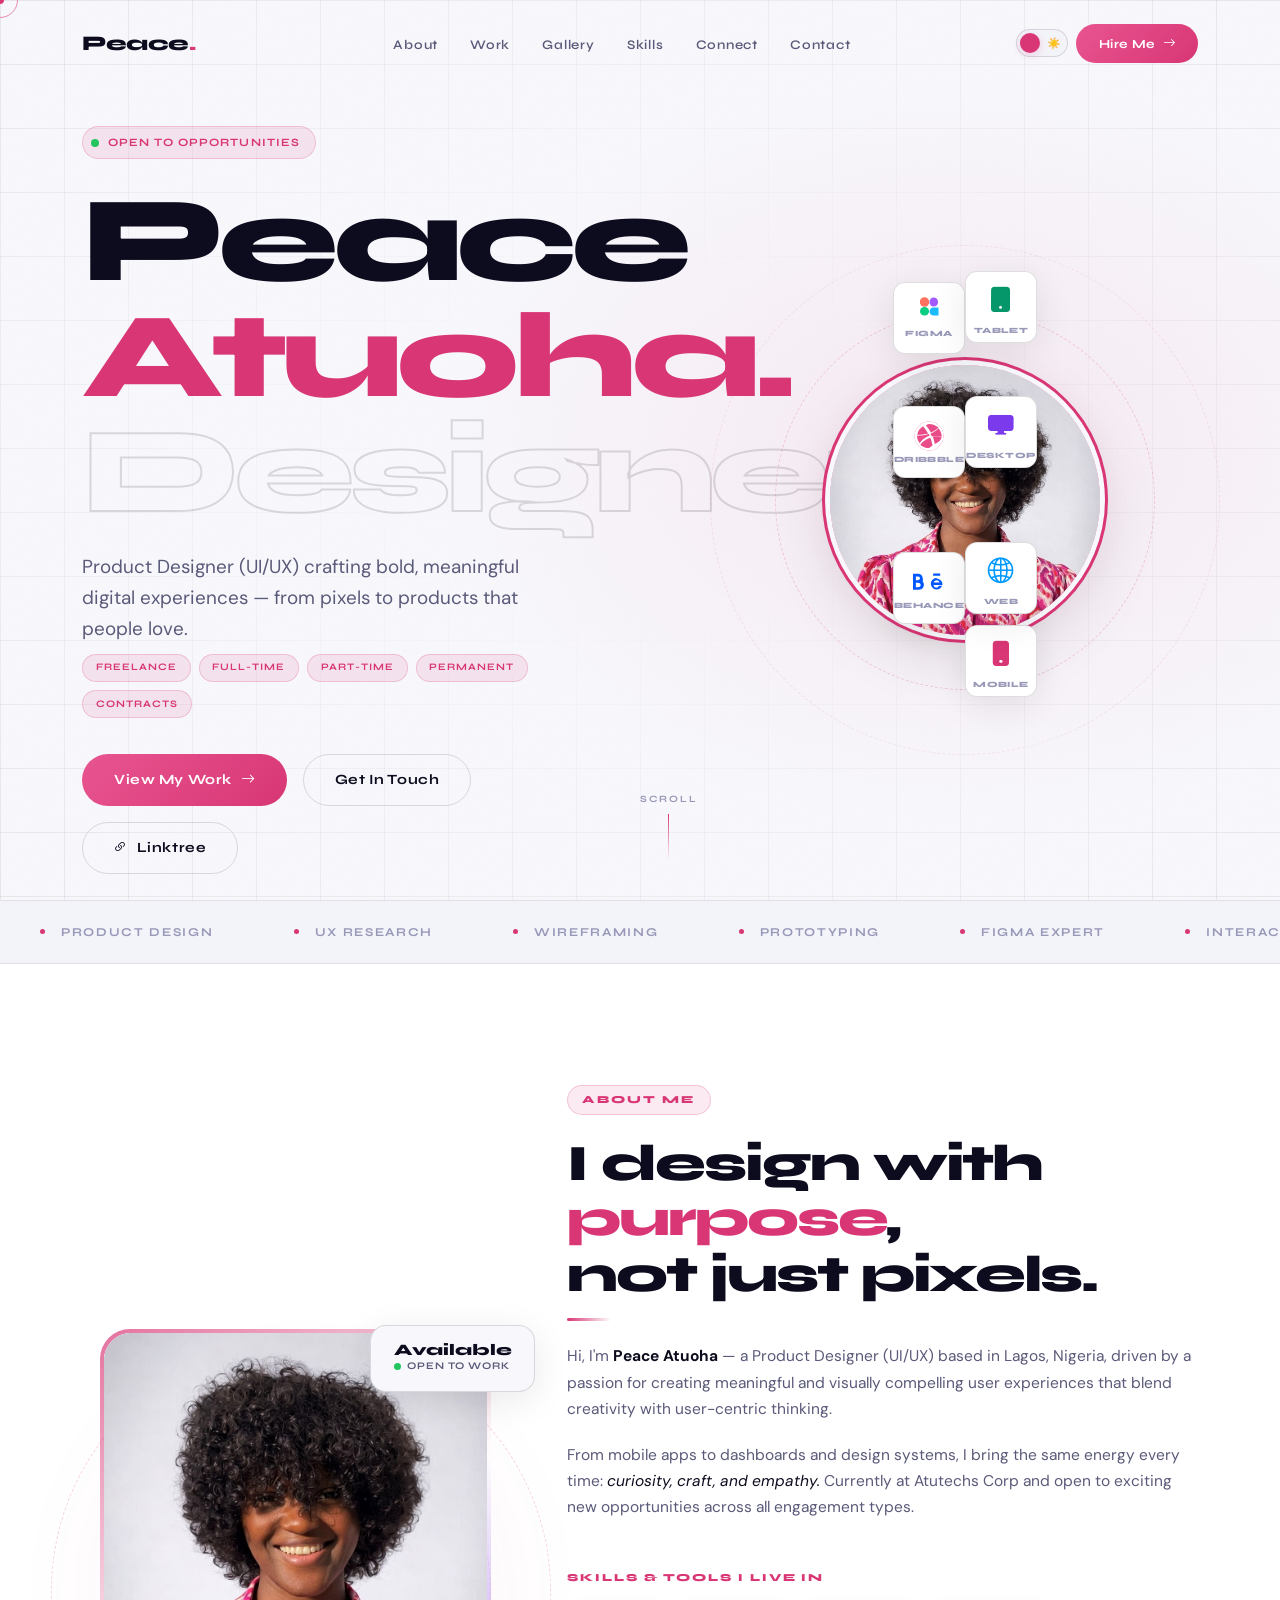
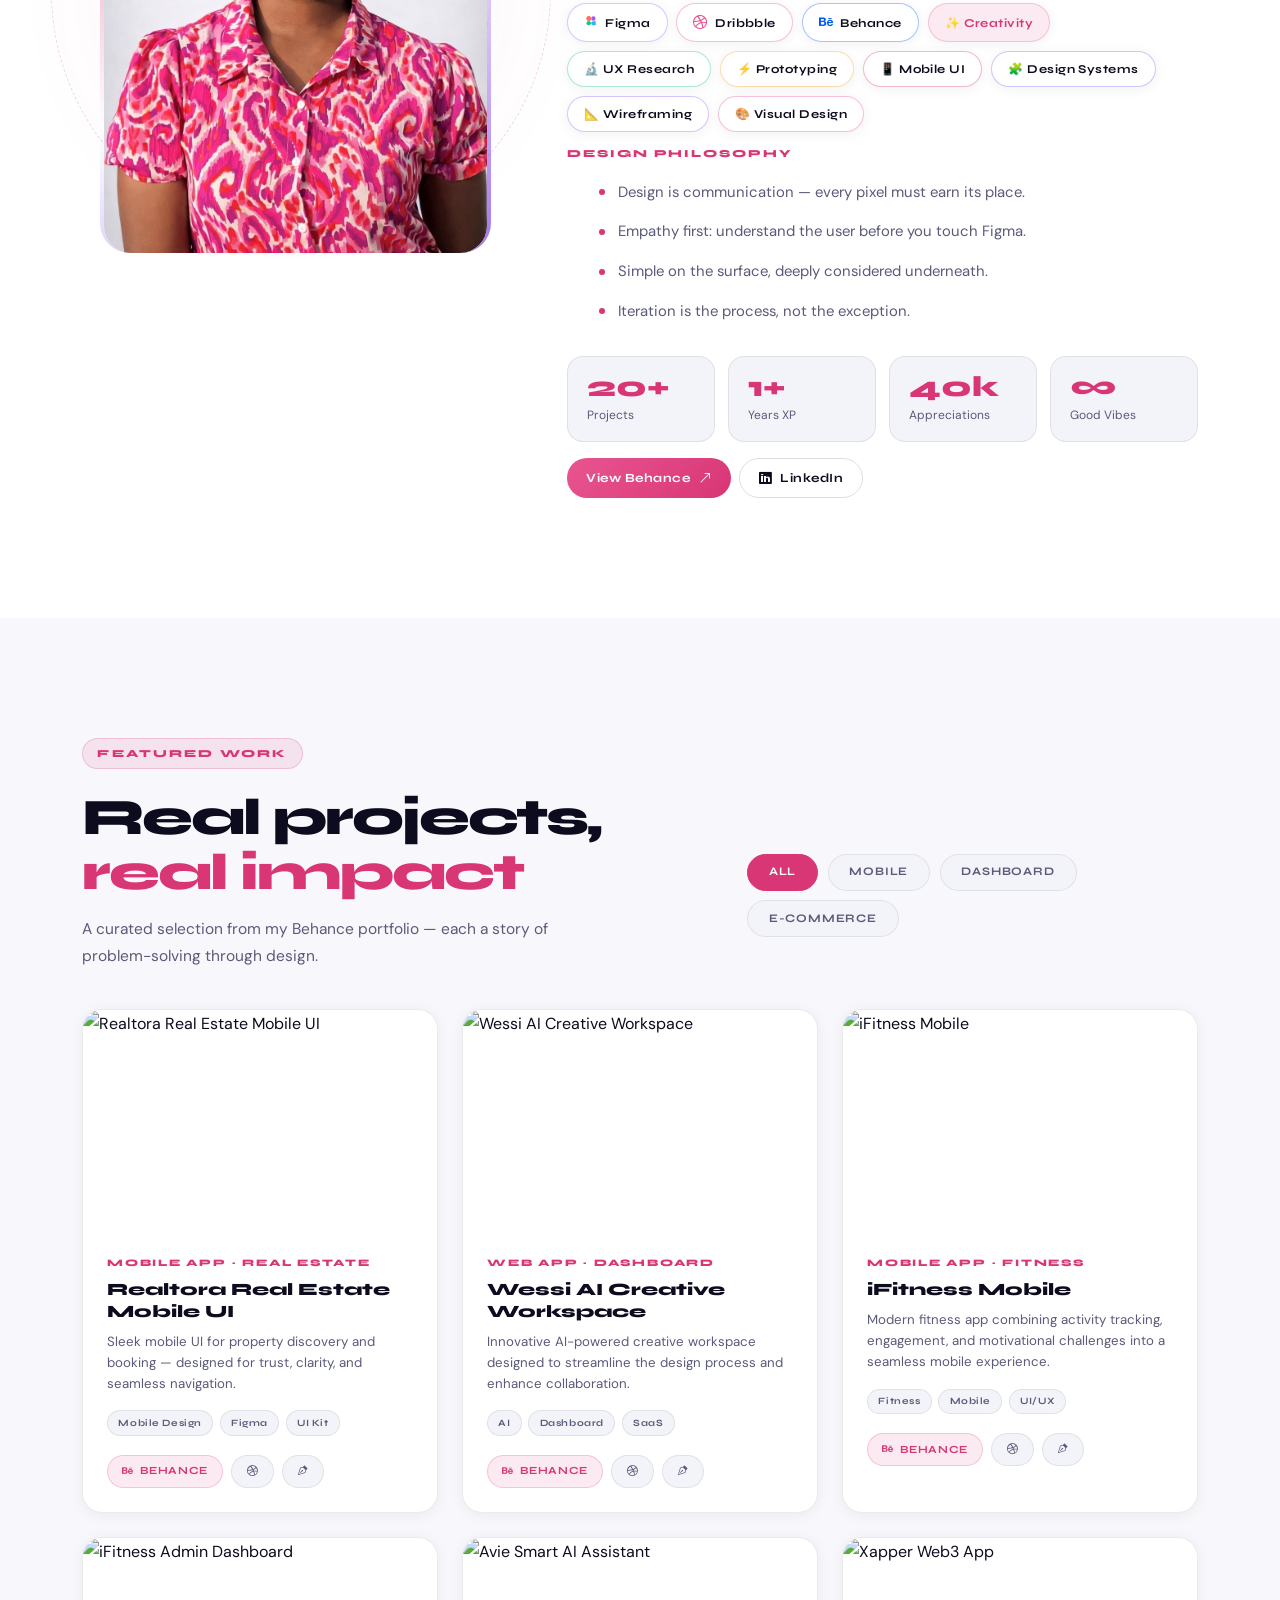
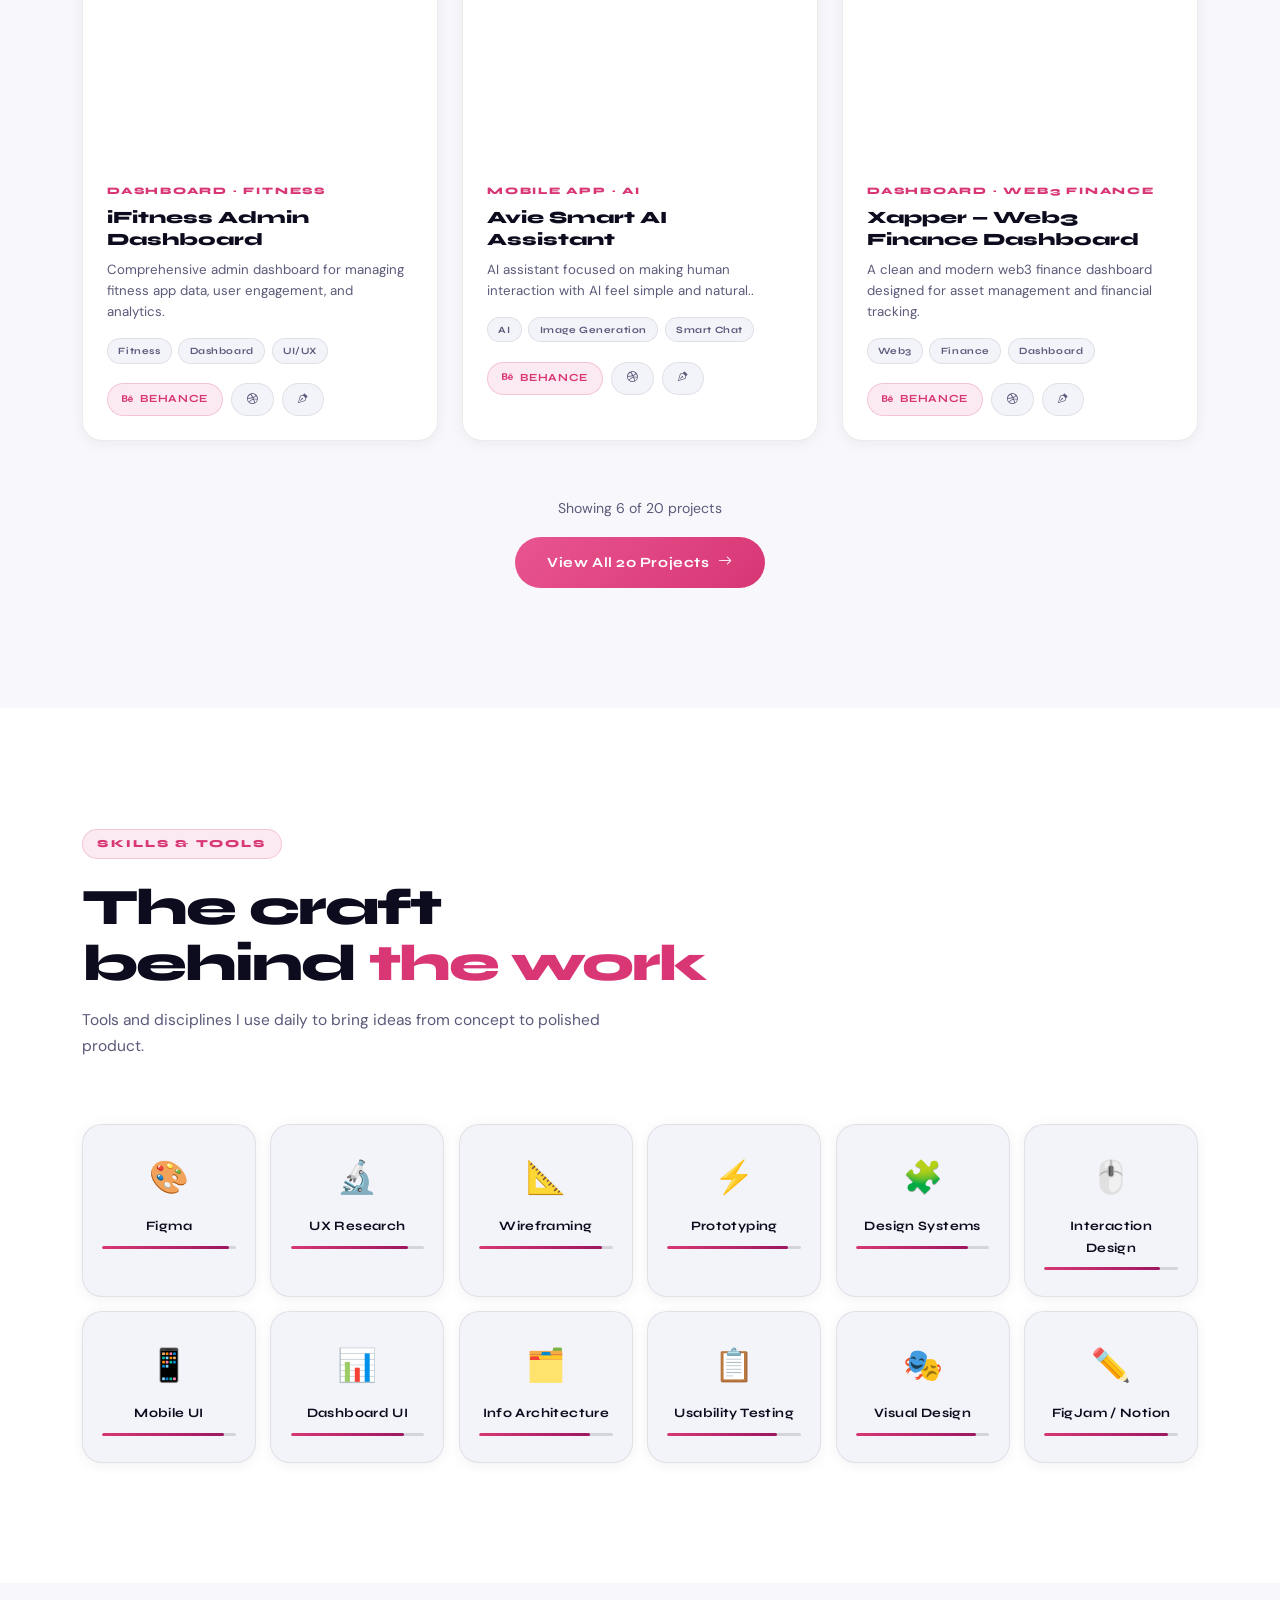
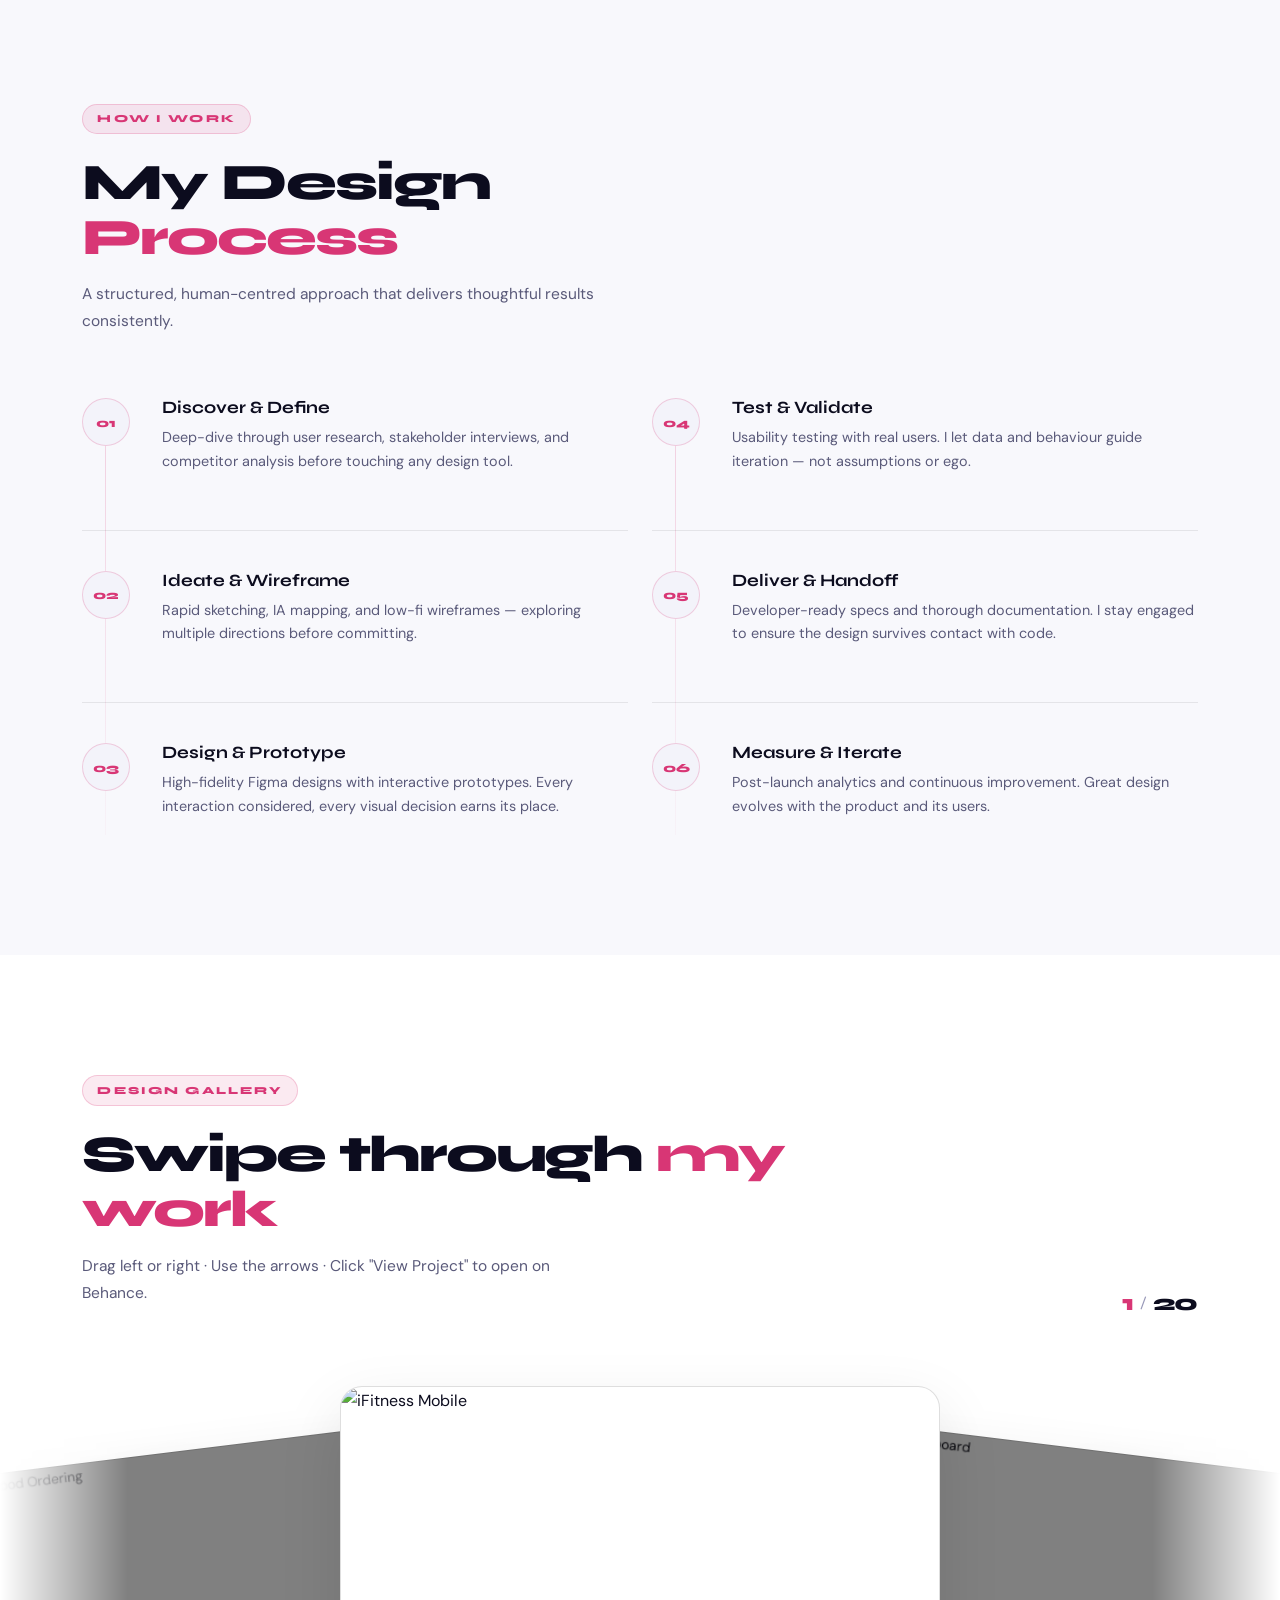
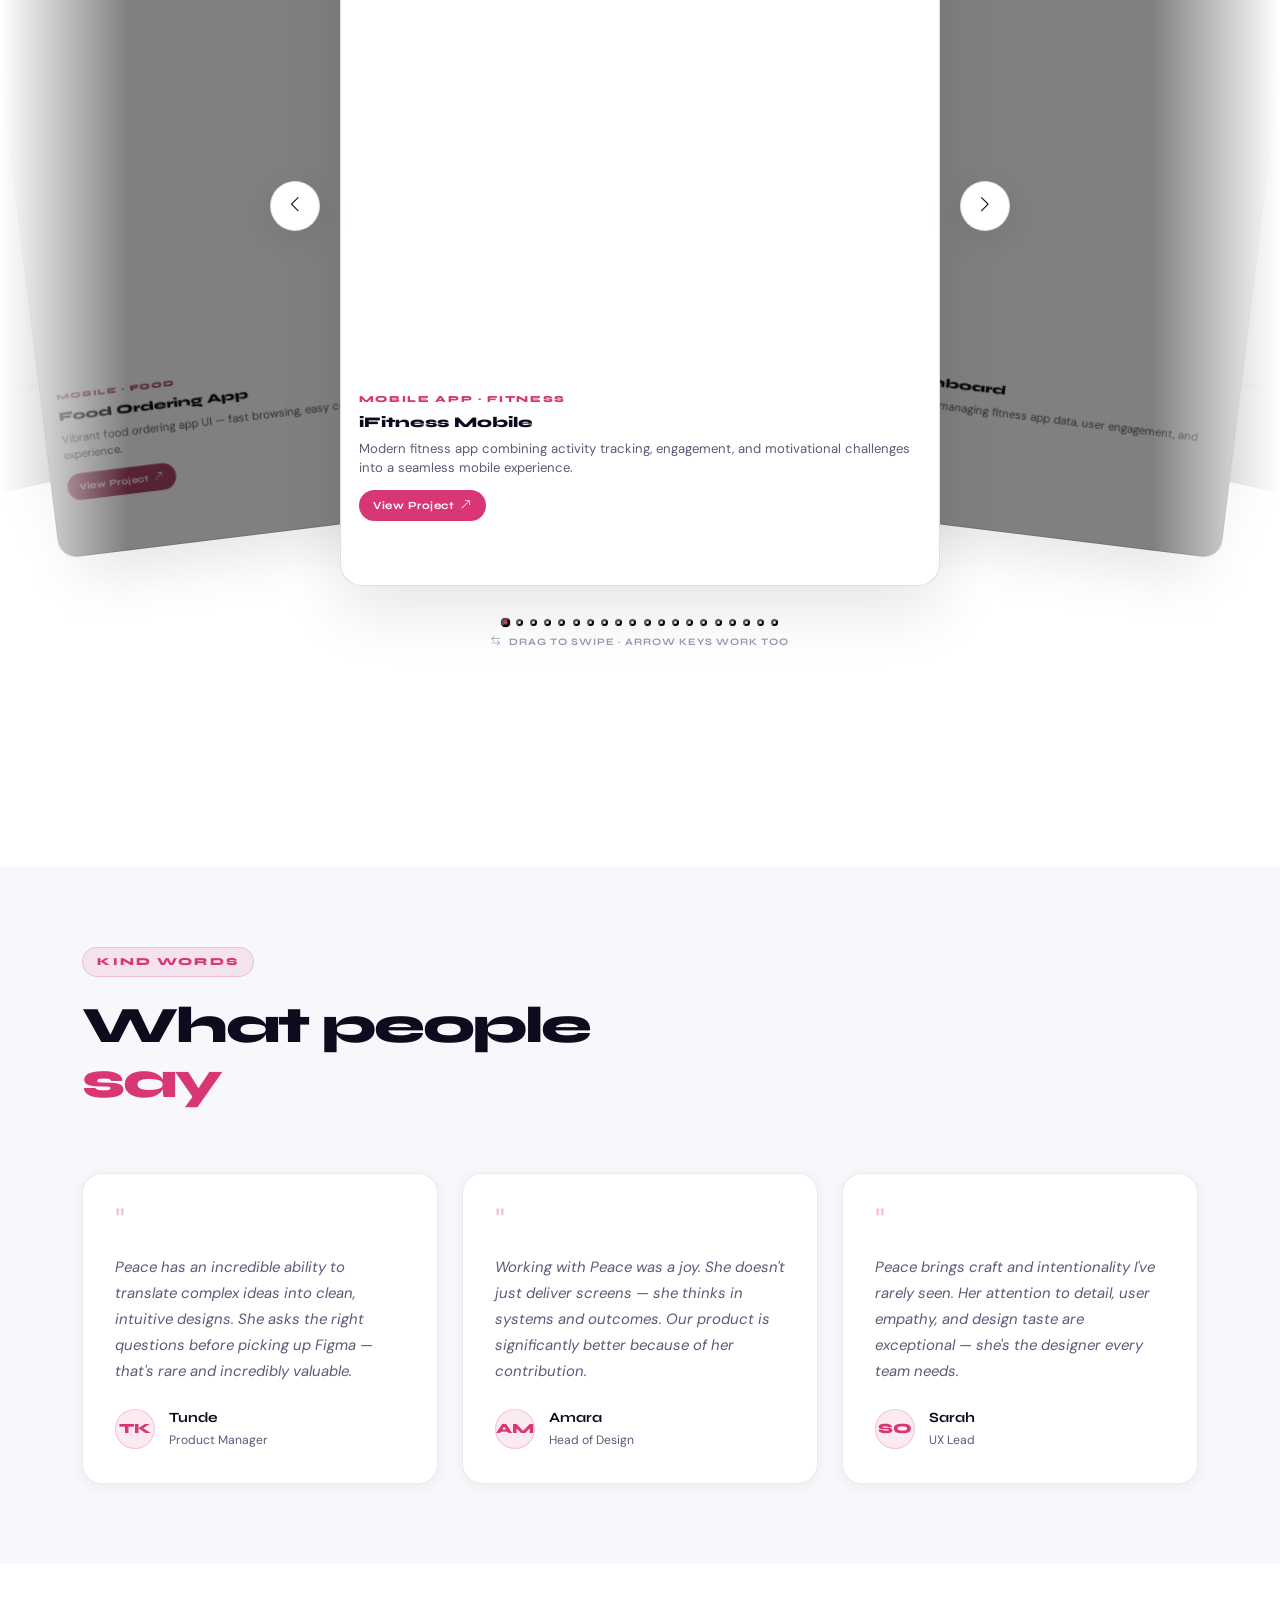
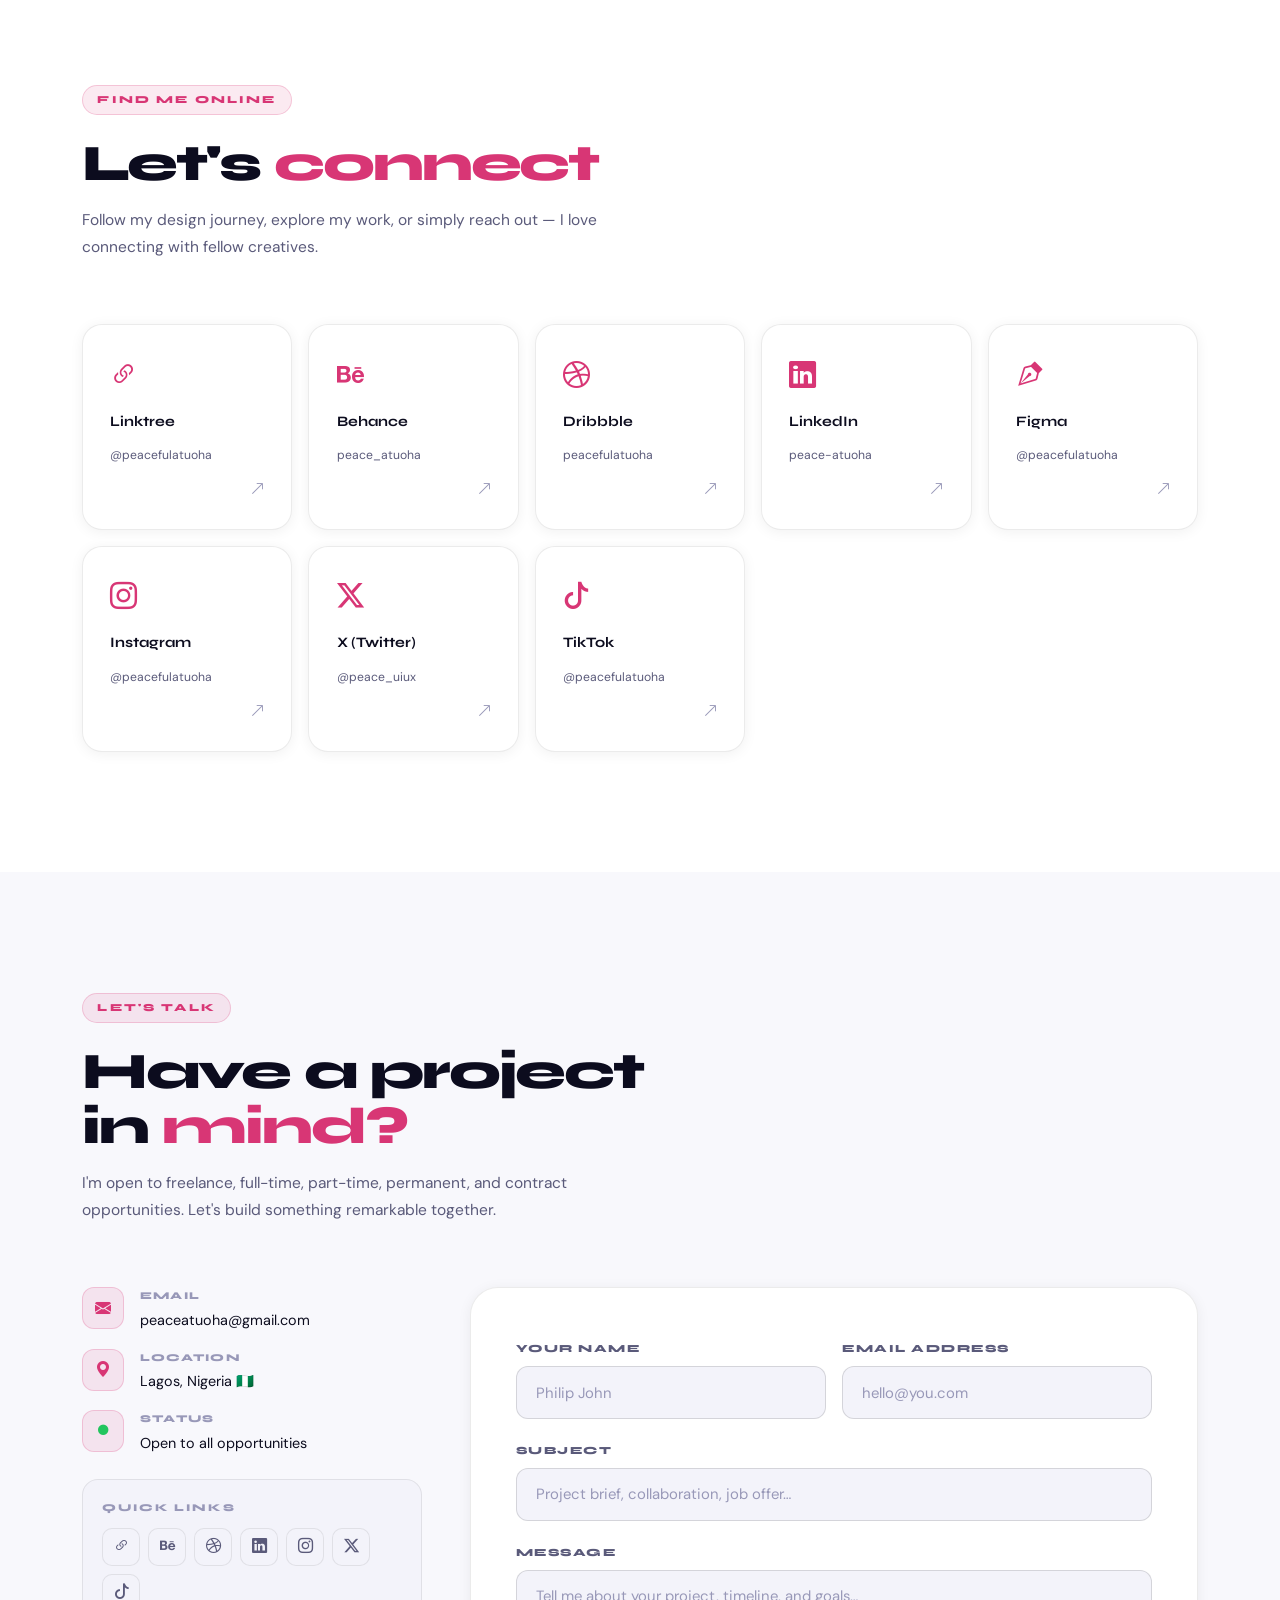
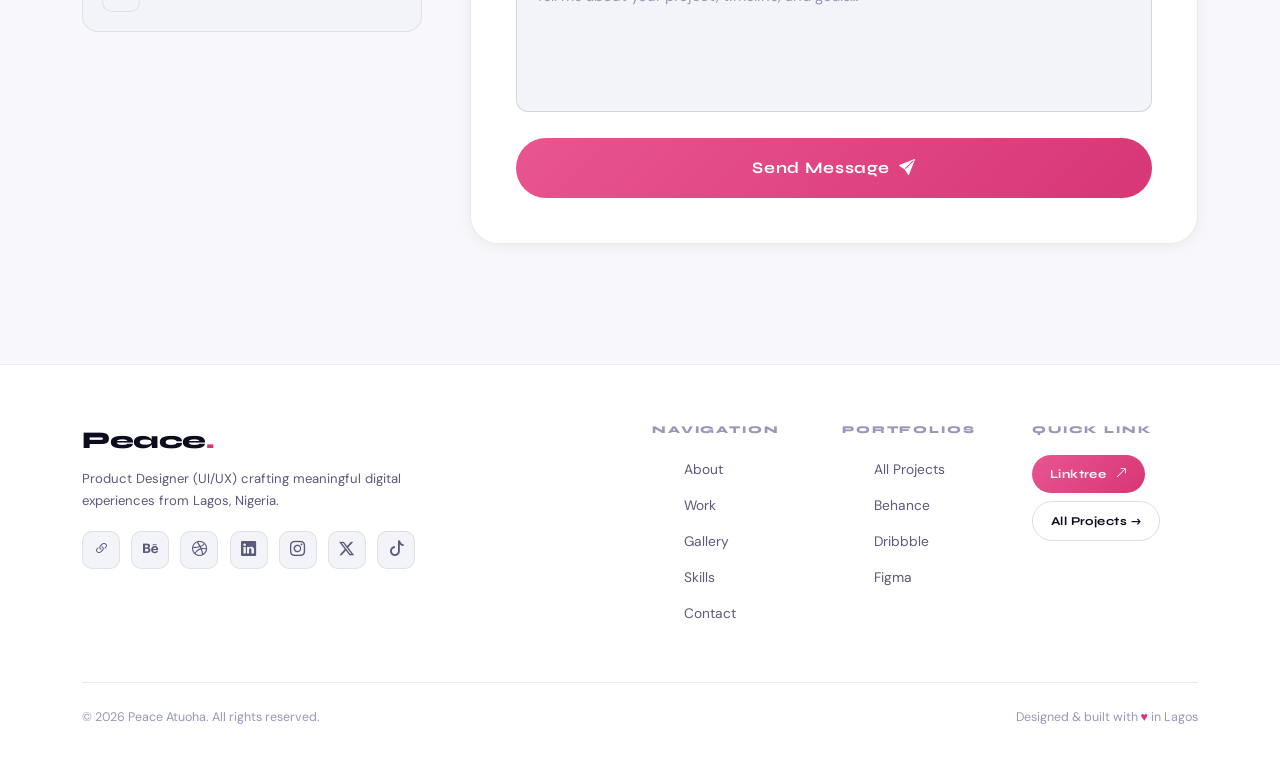
==== commit 15e91b00: "project addon" ====
--- a/index.html
+++ b/index.html
@@ -312,7 +312,7 @@
           <li>Iteration is the process, not the exception.</li>
         </ul>
         <div class="stats-row">
-          <div class="stat-item"><div class="sn">19+</div><div class="sl">Projects</div></div>
+          <div class="stat-item"><div class="sn">20+</div><div class="sl">Projects</div></div>
           <div class="stat-item"><div class="sn">1+</div><div class="sl">Years XP</div></div>
           <div class="stat-item"><div class="sn">40k</div><div class="sl">Appreciations</div></div>
           <div class="stat-item"><div class="sn">∞</div><div class="sl">Good Vibes</div></div>
@@ -415,7 +415,27 @@
         </div>
       </div>
 
-      <div class="col-md-6 col-lg-6 project-item" data-category="mobile" data-aos="fade-up" data-aos-delay="0">
+      <div class="col-md-6 col-lg-4 project-item" data-category="dashboard" data-aos="fade-up" data-aos-delay="0">
+        <div class="project-card" onclick="window.open('https://www.behance.net/gallery/251320387/iFitness-Admin-Dashboard','_blank')">
+          <div class="project-thumb">
+            <img src="https://mir-cdn.behance.net/v1/rendition/project_modules/max_632_webp/17707d251320387.6a33a8b15245b.png" alt="iFitness Admin Dashboard" loading="lazy" />
+            <div class="project-overlay"><span class="view-label">Open Project</span></div>
+          </div>
+          <div class="project-info">
+            <div class="project-cat">Dashboard · Fitness</div>
+            <h3 class="project-name">iFitness Admin Dashboard</h3>
+            <p class="project-desc">Comprehensive admin dashboard for managing fitness app data, user engagement, and analytics.</p>
+            <div class="project-tags"><span class="ptag">Fitness</span><span class="ptag">Dashboard</span><span class="ptag">UI/UX</span></div>
+            <div class="project-links">
+              <a href="https://www.behance.net/gallery/251320387/iFitness-Admin-Dashboard" target="_blank" rel="noopener" class="plink plink-b" onclick="event.stopPropagation()"><i class="bi bi-behance"></i> Behance</a>
+              <a href="https://dribbble.com/shots/27480973-iFitness-Admin-Dashboard" target="_blank" rel="noopener" class="plink plink-d" onclick="event.stopPropagation()"><i class="bi bi-dribbble"></i></a>
+              <a href="https://www.figma.com/community/file/1649356366124027304" target="_blank" rel="noopener" class="plink plink-f" onclick="event.stopPropagation()"><i class="bi bi-vector-pen"></i></a>
+            </div>
+          </div>
+        </div>
+      </div>
+
+      <div class="col-md-6 col-lg-4 project-item" data-category="mobile" data-aos="fade-up" data-aos-delay="80">
         <div class="project-card" onclick="window.open('https://www.behance.net/gallery/248575483/Avie-Smart-AI-Assistant-UI-Kit','_blank')">
           <div class="project-thumb">
             <img src="https://mir-cdn.behance.net/v1/rendition/project_modules/fs_webp/00eaa4248575483.69f4629bb635c.png" alt="Avie Smart AI Assistant" loading="lazy" />
@@ -435,7 +455,7 @@
         </div>
       </div>
 
-      <div class="col-md-6 col-lg-6 project-item" data-category="dashboard" data-aos="fade-up" data-aos-delay="100">
+      <div class="col-md-6 col-lg-4 project-item" data-category="dashboard" data-aos="fade-up" data-aos-delay="160">
         <div class="project-card" onclick="window.open('https://www.behance.net/gallery/246391929/Xapper-Web3-Portfolio-Dashboard','_blank')">
           <div class="project-thumb">
             <img src="https://mir-cdn.behance.net/v1/rendition/project_modules/max_3840_webp/4def8d246391929.69c39d3ba7705.png" alt="Xapper Web3 App" loading="lazy" />
@@ -458,8 +478,8 @@
     </div>
 
     <div class="view-all-wrap" data-aos="fade-up">
-      <p style="color:var(--muted);font-size:.88rem;margin-bottom:1rem">Showing 5 of 19 projects</p>
-      <a href="projects.html" class="btn-pink">View All 19 Projects <i class="bi bi-arrow-right"></i></a>
+      <p style="color:var(--muted);font-size:.88rem;margin-bottom:1rem">Showing 6 of 20 projects</p>
+      <a href="projects.html" class="btn-pink">View All 20 Projects <i class="bi bi-arrow-right"></i></a>
     </div>
 
   </div>
@@ -552,7 +572,7 @@
         <div class="swipe-counter">
           <span id="swipeCurrent">1</span>
           <span class="swipe-sep">/</span>
-          <span id="swipeTotal">19</span>
+          <span id="swipeTotal">20</span>
         </div>
       </div>
     </div>
@@ -570,6 +590,19 @@
           <h3 class="scard-title">iFitness Mobile</h3>
           <p class="scard-desc">Modern fitness app combining activity tracking, engagement, and motivational challenges into a seamless mobile experience.</p>
           <a href="https://www.behance.net/gallery/251148565/iFitness-Mobile" target="_blank" rel="noopener" class="scard-btn">
+            View Project <i class="bi bi-arrow-up-right"></i>
+          </a>
+        </div>
+      </div>
+
+      <div class="scard" data-index="0"
+           data-href="https://www.behance.net/gallery/251320387/iFitness-Admin-Dashboard">
+        <img src="https://mir-cdn.behance.net/v1/rendition/project_modules/max_632_webp/17707d251320387.6a33a8b15245b.png" alt="iFitness Admin Dashboard" />
+        <div class="scard-info">
+          <span class="scard-cat">Dashboard · Fitness</span>
+          <h3 class="scard-title">iFitness Admin Dashboard</h3>
+          <p class="scard-desc">Comprehensive admin dashboard for managing fitness app data, user engagement, and analytics.</p>
+          <a href="https://www.behance.net/gallery/251320387/iFitness-Admin-Dashboard" target="_blank" rel="noopener" class="scard-btn">
             View Project <i class="bi bi-arrow-up-right"></i>
           </a>
         </div>
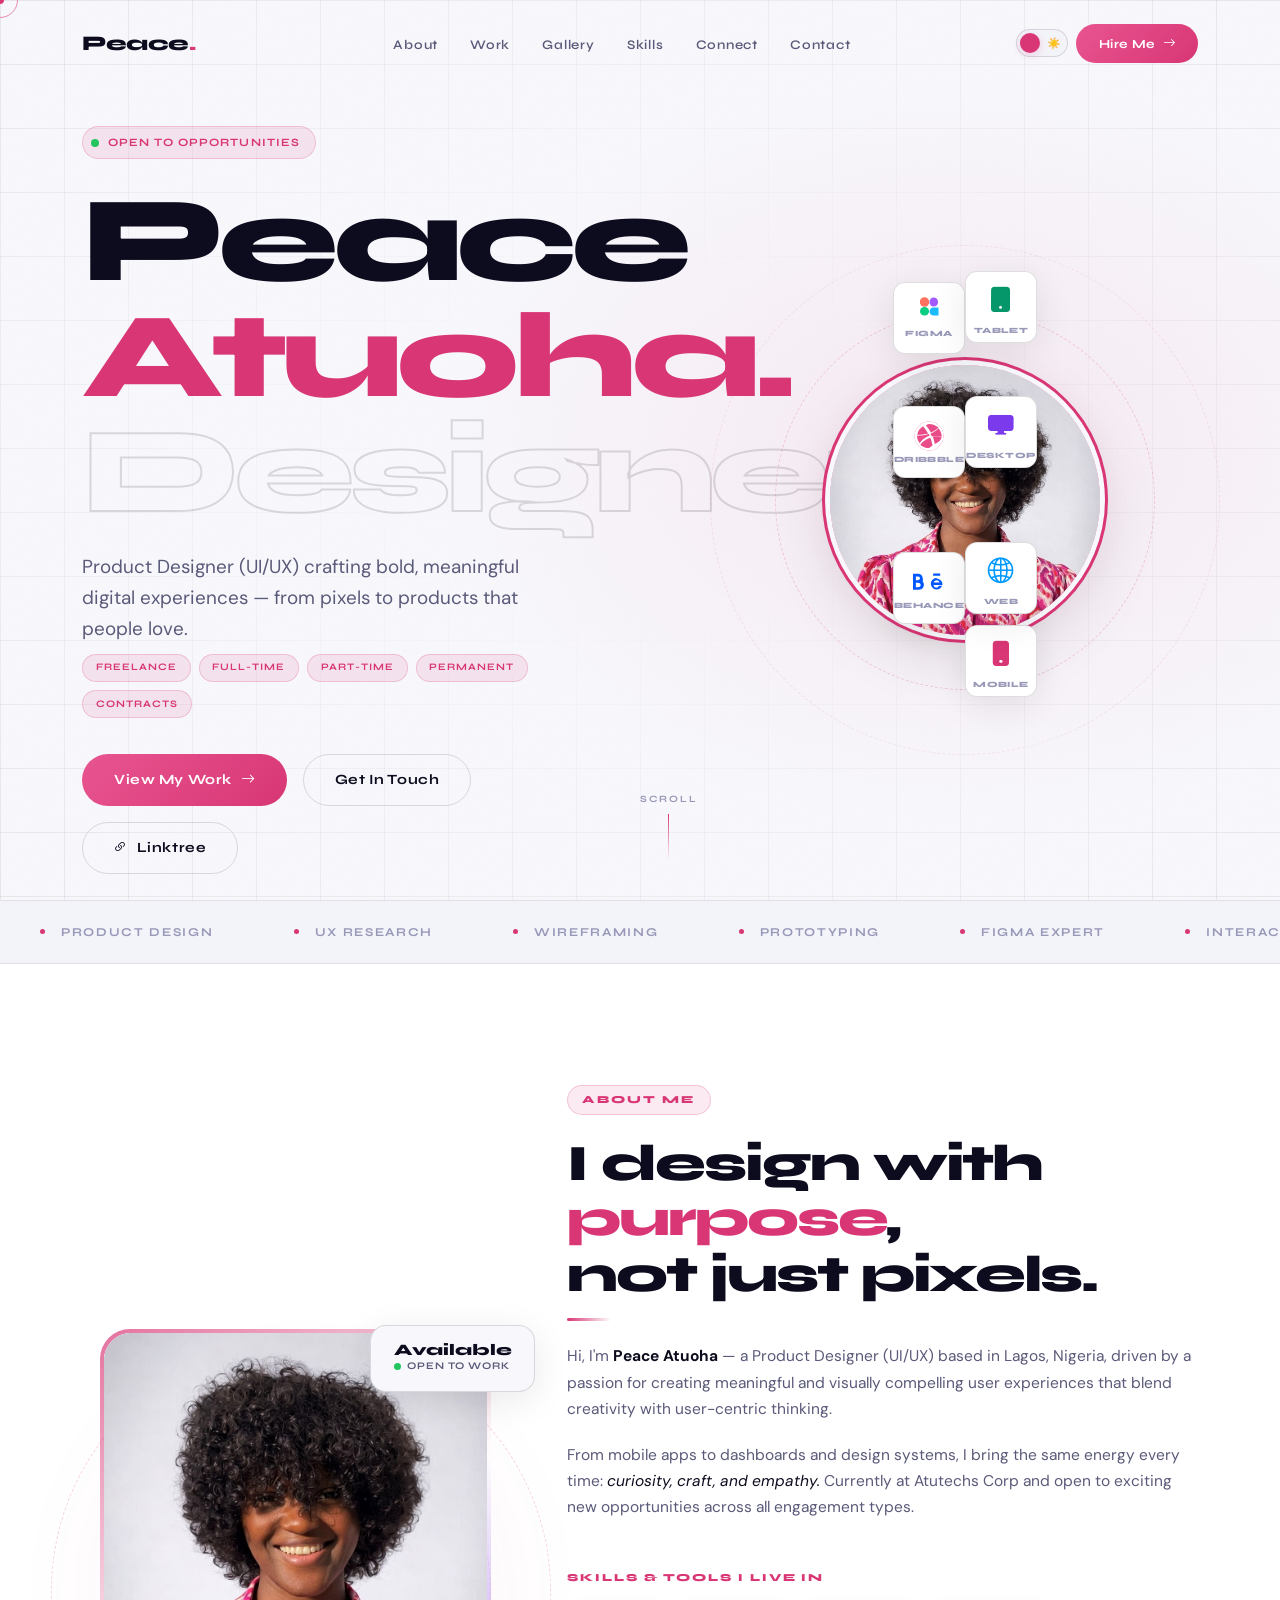
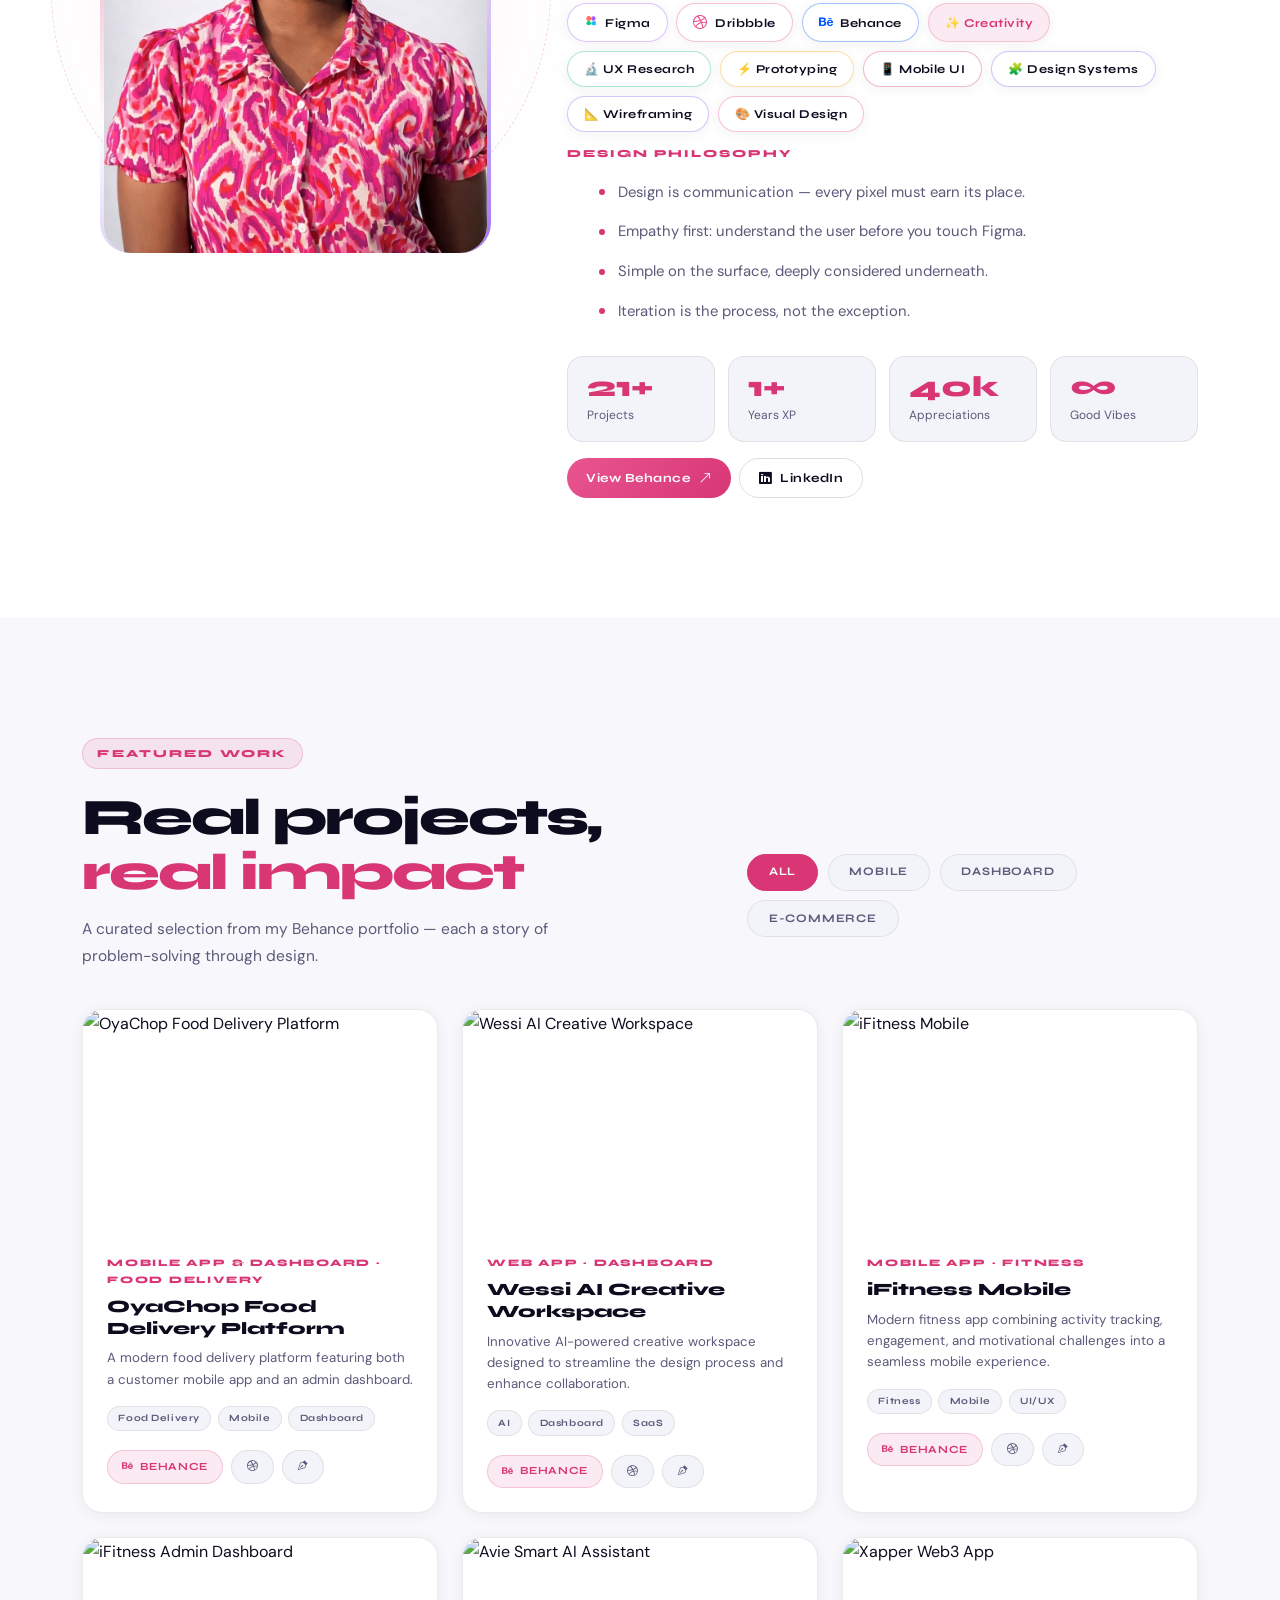
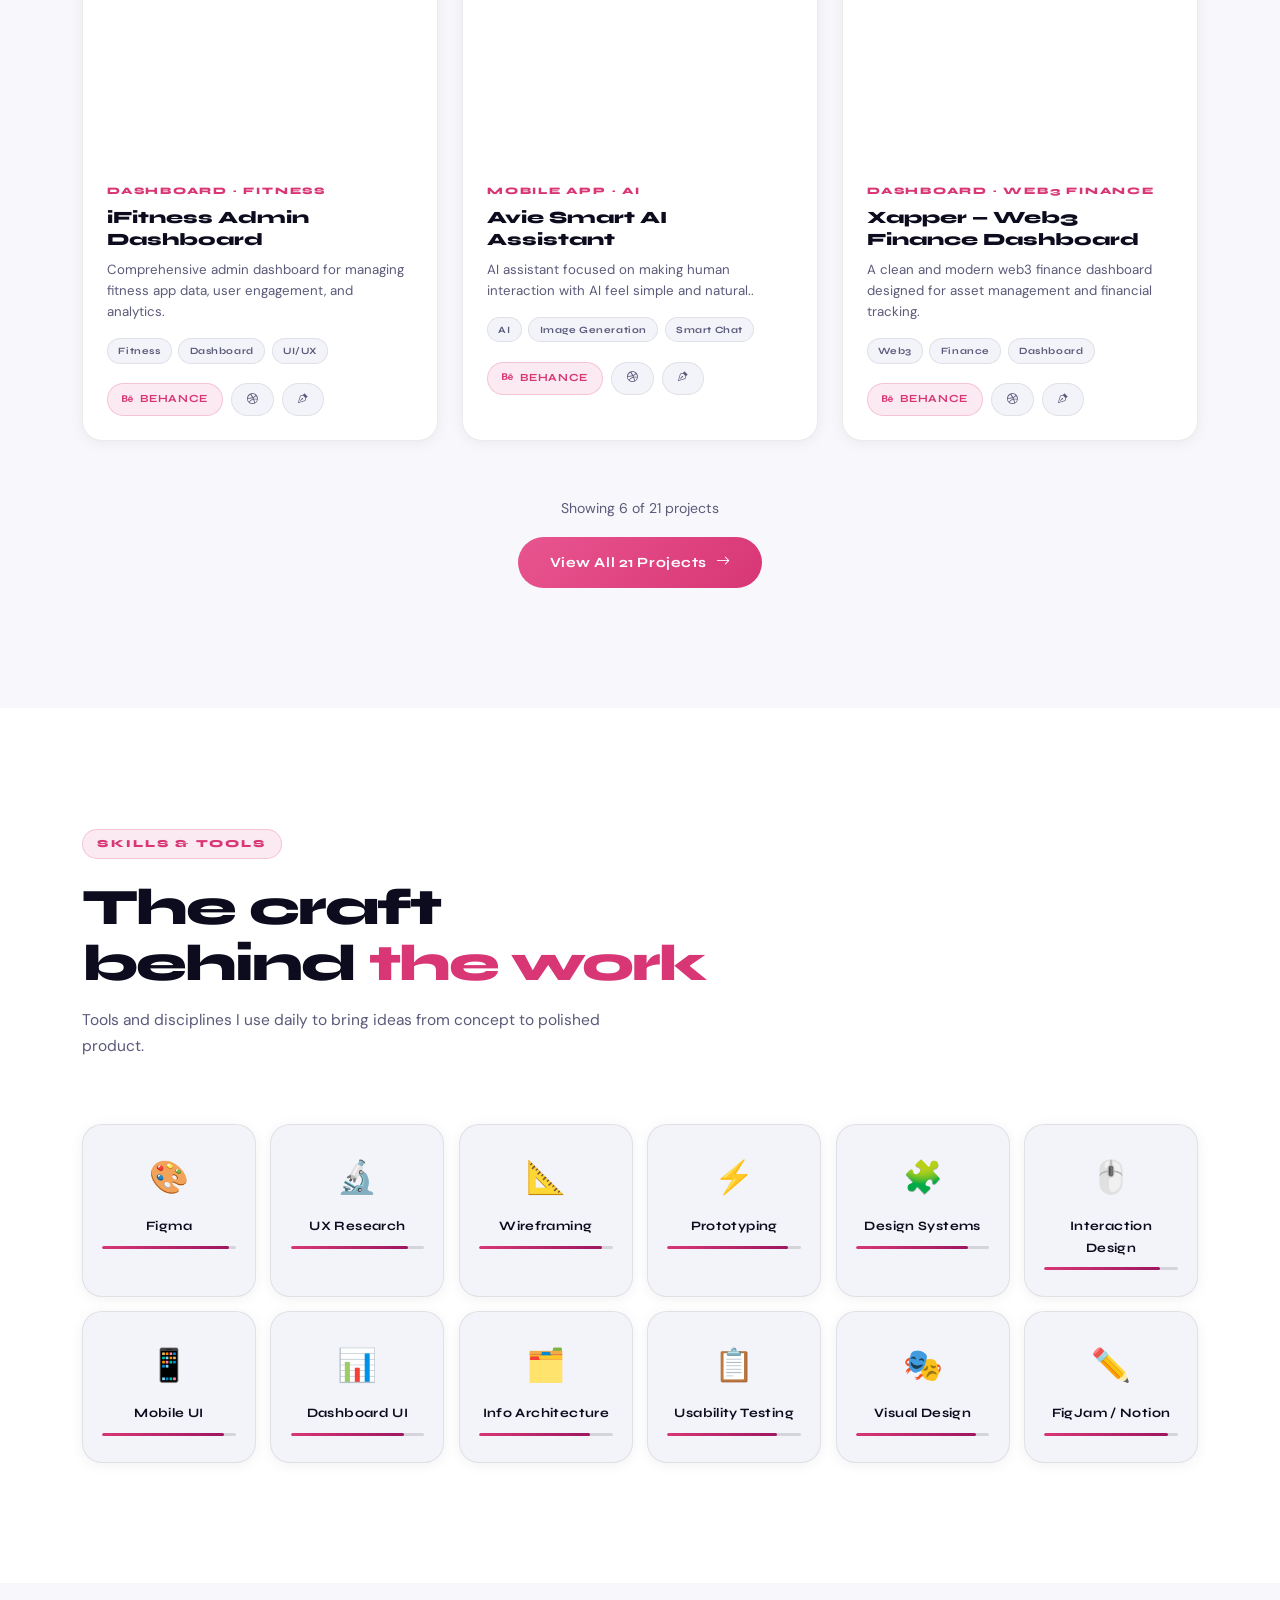
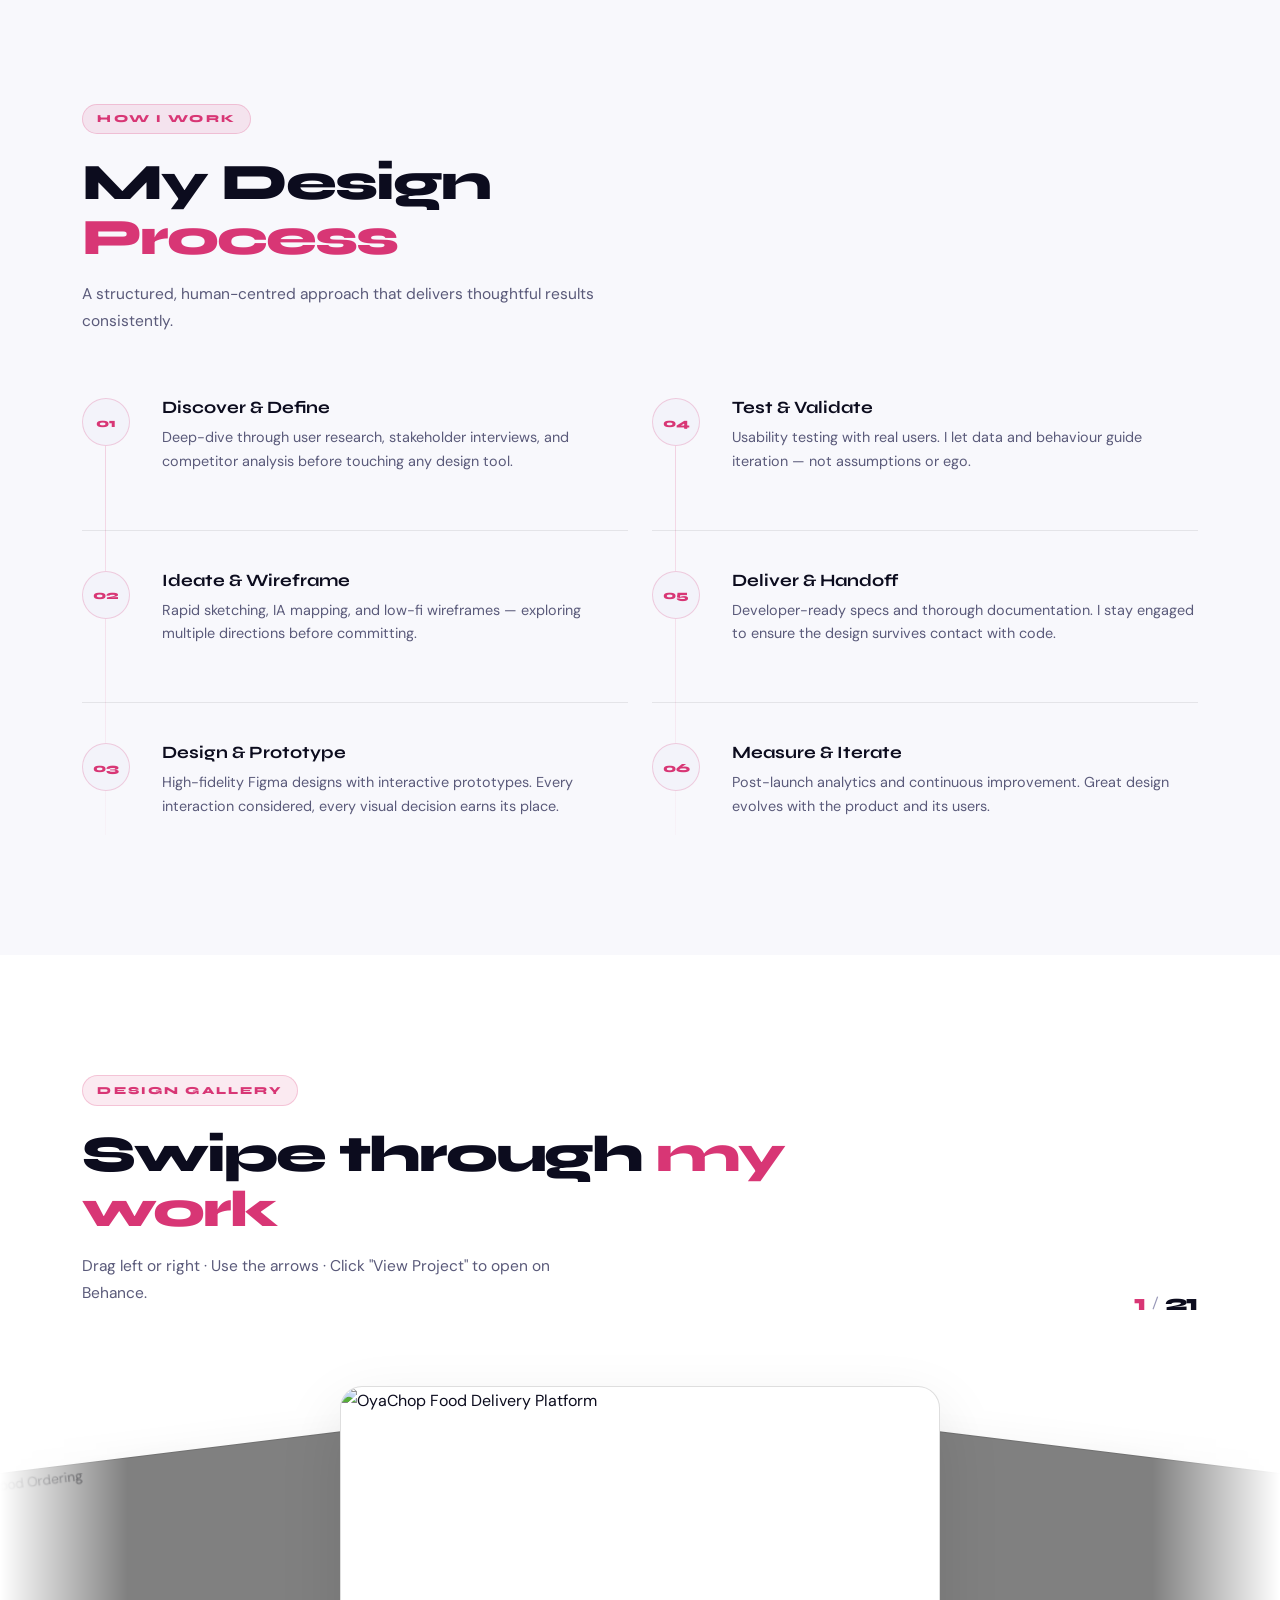
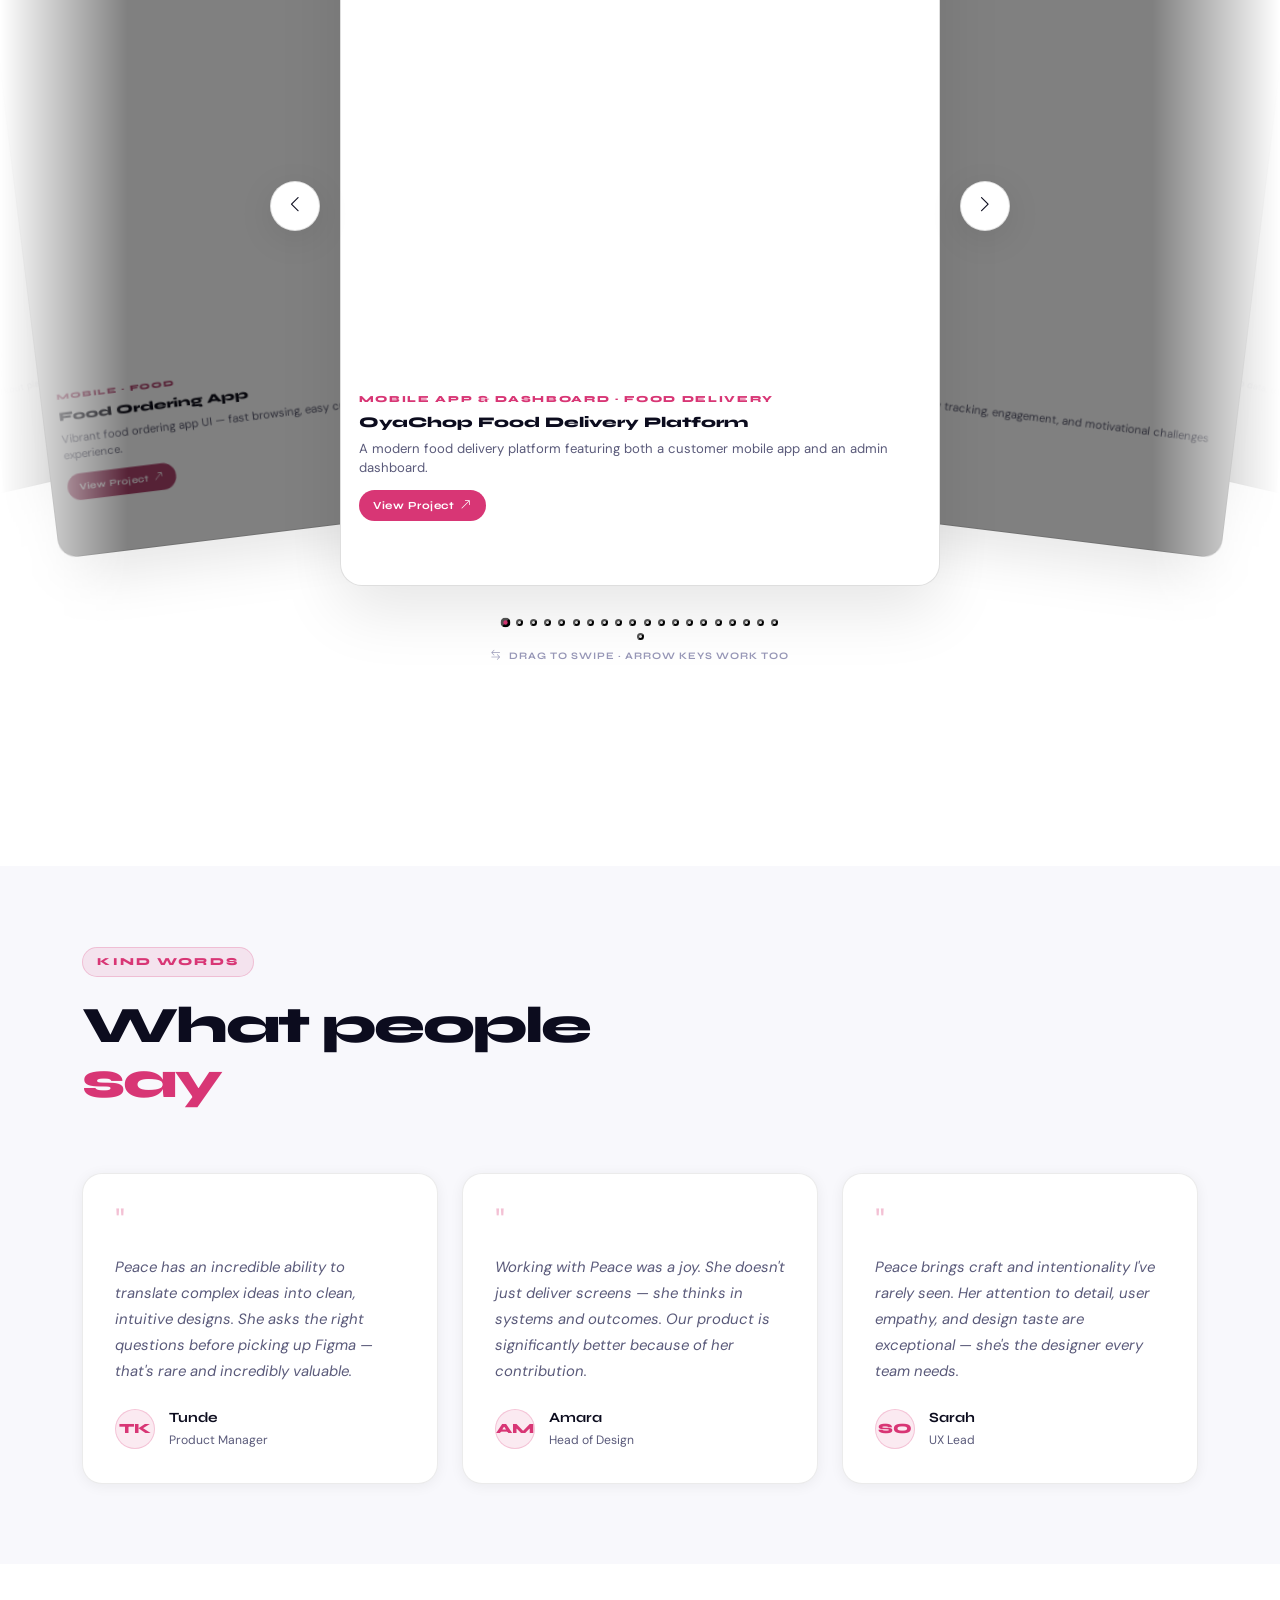
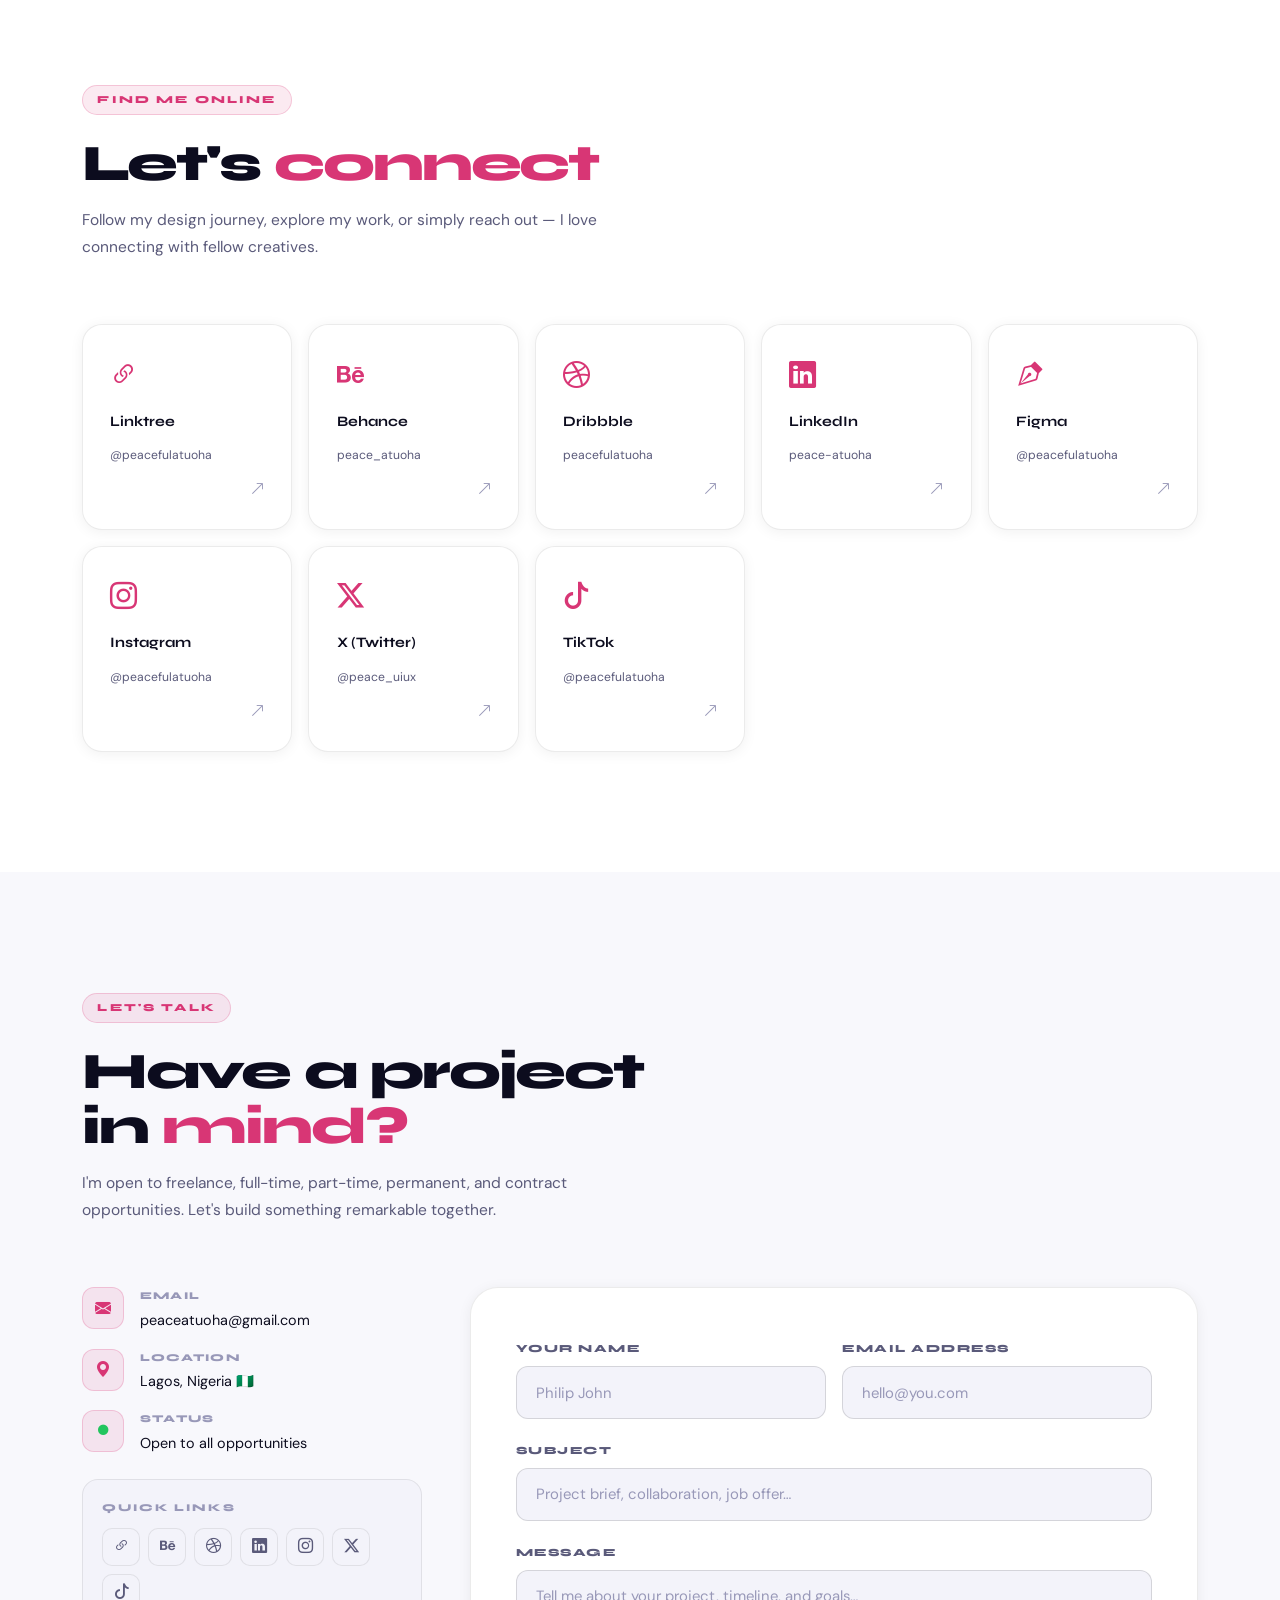
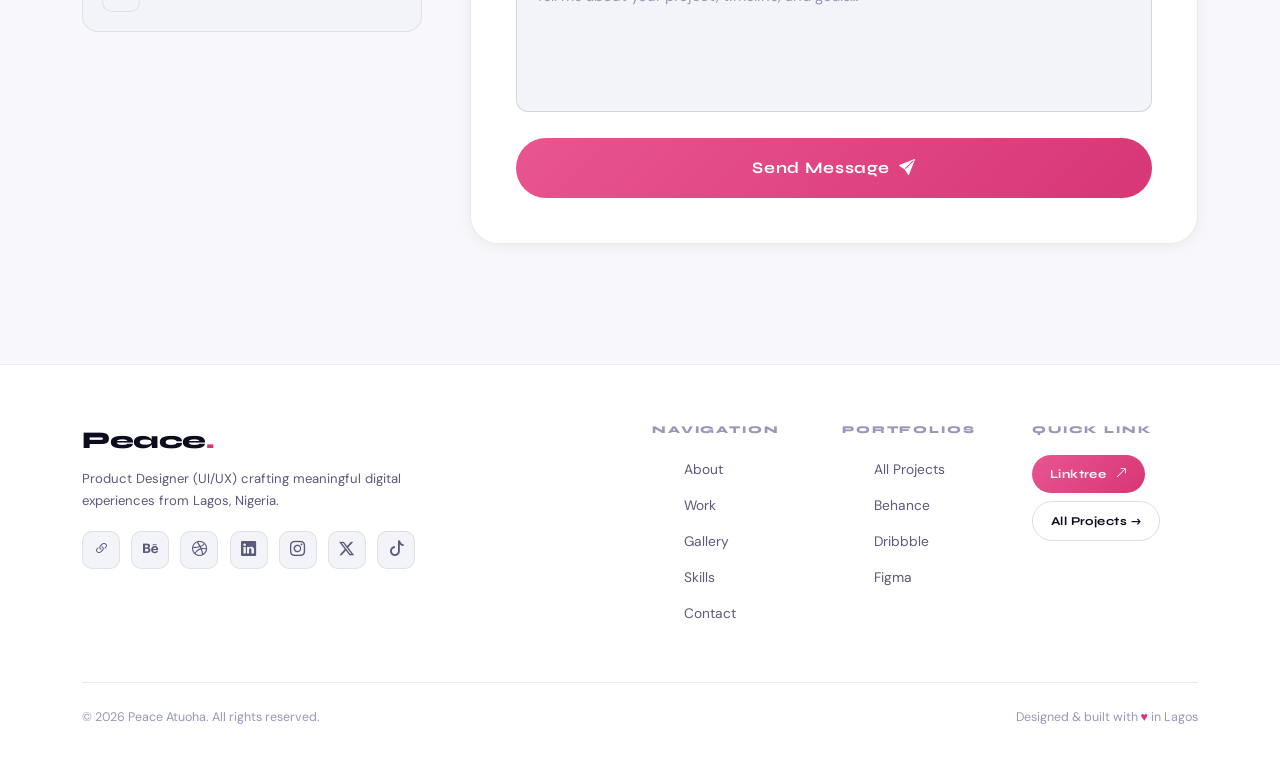
==== commit 4fb92f38: "project addon" ====
--- a/index.html
+++ b/index.html
@@ -312,7 +312,7 @@
           <li>Iteration is the process, not the exception.</li>
         </ul>
         <div class="stats-row">
-          <div class="stat-item"><div class="sn">20+</div><div class="sl">Projects</div></div>
+          <div class="stat-item"><div class="sn">21+</div><div class="sl">Projects</div></div>
           <div class="stat-item"><div class="sn">1+</div><div class="sl">Years XP</div></div>
           <div class="stat-item"><div class="sn">40k</div><div class="sl">Appreciations</div></div>
           <div class="stat-item"><div class="sn">∞</div><div class="sl">Good Vibes</div></div>
@@ -355,7 +355,27 @@
 
     <div class="row g-4" id="projectGrid">
 
-      <div class="col-md-6 col-lg-4 project-item" data-category="mobile" data-aos="fade-up" data-aos-delay="0">
+      <div class="col-md-6 col-lg-4 project-item" data-category="mobile dashboard" data-aos="fade-up" data-aos-delay="0">
+        <div class="project-card" onclick="window.open('https://www.behance.net/gallery/253821703/OyaChop-Food-Delivery-Platform-UIUX','_blank')">
+          <div class="project-thumb">
+            <img src="https://mir-cdn.behance.net/v1/rendition/project_modules/fs_webp/ce3314253821703.6a73042ec5db3.png" alt="OyaChop Food Delivery Platform" loading="lazy" />
+            <div class="project-overlay"><span class="view-label">Open Project</span></div>
+          </div>
+          <div class="project-info">
+            <div class="project-cat">Mobile App & Dashboard · Food Delivery</div>
+            <h3 class="project-name">OyaChop Food Delivery Platform</h3>
+            <p class="project-desc">A modern food delivery platform featuring both a customer mobile app and an admin dashboard.</p>
+            <div class="project-tags"><span class="ptag">Food Delivery</span><span class="ptag">Mobile</span><span class="ptag">Dashboard</span></div>
+            <div class="project-links">
+              <a href="https://www.behance.net/gallery/253821703/OyaChop-Food-Delivery-Platform-UIUX" target="_blank" rel="noopener" class="plink plink-b" onclick="event.stopPropagation()"><i class="bi bi-behance"></i> Behance</a>
+              <a href="https://dribbble.com/shots/27622047-OyaChop-Food-Delivery-Platform-UI-UX" target="_blank" rel="noopener" class="plink plink-d" onclick="event.stopPropagation()"><i class="bi bi-dribbble"></i></a>
+              <a href="https://www.figma.com/community/file/1666759877897372655/oyachop-food" target="_blank" rel="noopener" class="plink plink-f" onclick="event.stopPropagation()"><i class="bi bi-vector-pen"></i></a>
+            </div>
+          </div>
+        </div>
+      </div>
+
+      <!-- <div class="col-md-6 col-lg-4 project-item" data-category="mobile" data-aos="fade-up" data-aos-delay="0">
         <div class="project-card" onclick="window.open('https://www.behance.net/gallery/245792605/Realtora-Real-Estate-Mobile-UI','_blank')">
           <div class="project-thumb">
             <img src="https://mir-s3-cdn-cf.behance.net/projects/808/318f85245792605.Y3JvcCwyMjg4LDE3OTAsMTA3LDA.png" alt="Realtora Real Estate Mobile UI" loading="lazy" />
@@ -373,7 +393,7 @@
             </div>
           </div>
         </div>
-      </div>
+      </div> -->
 
       <div class="col-md-6 col-lg-4 project-item" data-category="dashboard" data-aos="fade-up" data-aos-delay="80">
         <div class="project-card" onclick="window.open('https://www.behance.net/gallery/249466797/Wessi-AI-Creative-Workspace','_blank')">
@@ -478,8 +498,8 @@
     </div>
 
     <div class="view-all-wrap" data-aos="fade-up">
-      <p style="color:var(--muted);font-size:.88rem;margin-bottom:1rem">Showing 6 of 20 projects</p>
-      <a href="projects.html" class="btn-pink">View All 20 Projects <i class="bi bi-arrow-right"></i></a>
+      <p style="color:var(--muted);font-size:.88rem;margin-bottom:1rem">Showing 6 of 21 projects</p>
+      <a href="projects.html" class="btn-pink">View All 21 Projects <i class="bi bi-arrow-right"></i></a>
     </div>
 
   </div>
@@ -572,7 +592,7 @@
         <div class="swipe-counter">
           <span id="swipeCurrent">1</span>
           <span class="swipe-sep">/</span>
-          <span id="swipeTotal">20</span>
+          <span id="swipeTotal">21</span>
         </div>
       </div>
     </div>
@@ -581,6 +601,19 @@
   <!-- Swipe stage (full-bleed) -->
   <div class="swipe-outer" data-aos="fade-up" data-aos-delay="120">
     <div class="swipe-stage" id="swipeStage">
+
+      <div class="scard" data-index="0"
+           data-href="https://www.behance.net/gallery/253821703/OyaChop-Food-Delivery-Platform-UIUX">
+        <img src="https://mir-cdn.behance.net/v1/rendition/project_modules/fs_webp/ce3314253821703.6a73042ec5db3.png" alt="OyaChop Food Delivery Platform" />
+        <div class="scard-info">
+          <span class="scard-cat">Mobile App & Dashboard · Food Delivery</span>
+          <h3 class="scard-title">OyaChop Food Delivery Platform</h3>
+          <p class="scard-desc">A modern food delivery platform featuring both a customer mobile app and an admin dashboard.</p>
+          <a href="https://www.behance.net/gallery/253821703/OyaChop-Food-Delivery-Platform-UIUX" target="_blank" rel="noopener" class="scard-btn">
+            View Project <i class="bi bi-arrow-up-right"></i>
+          </a>
+        </div>
+      </div>
 
       <div class="scard" data-index="0"
            data-href="https://www.behance.net/gallery/251148565/iFitness-Mobile">
